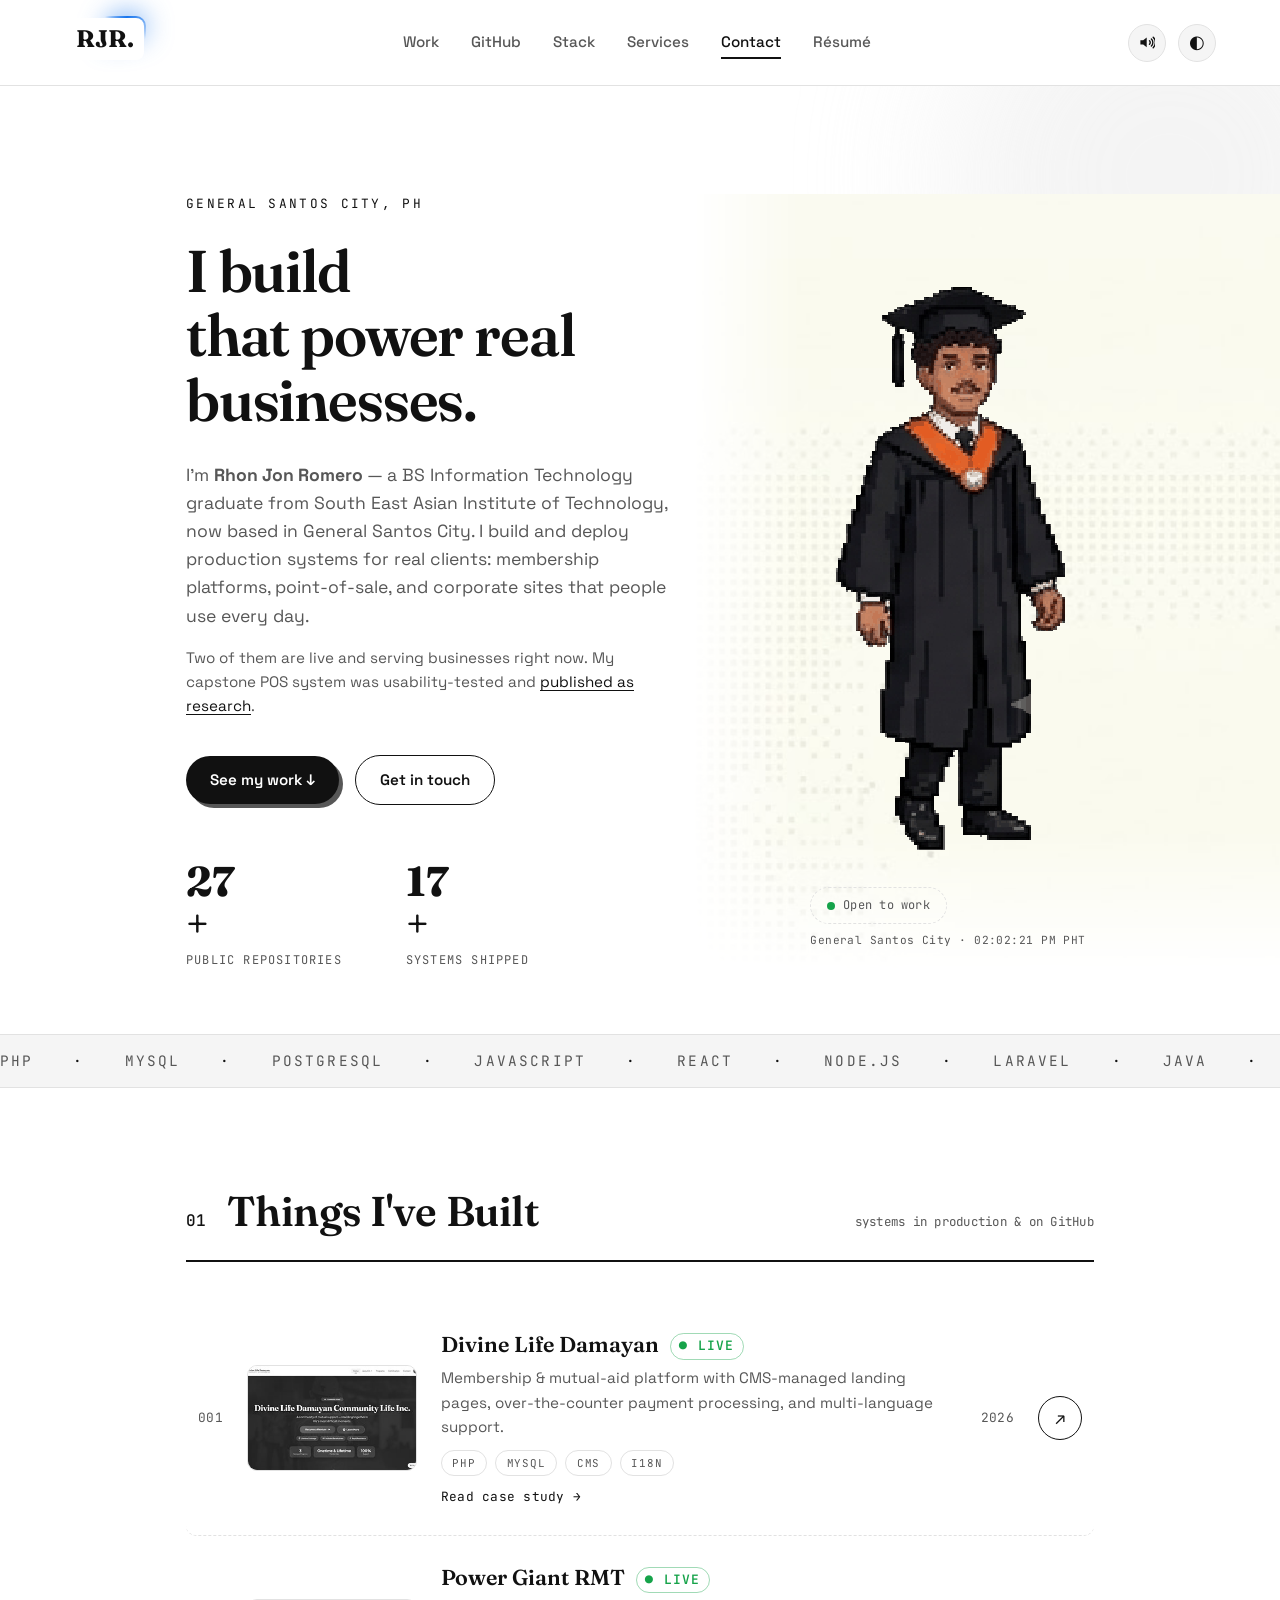
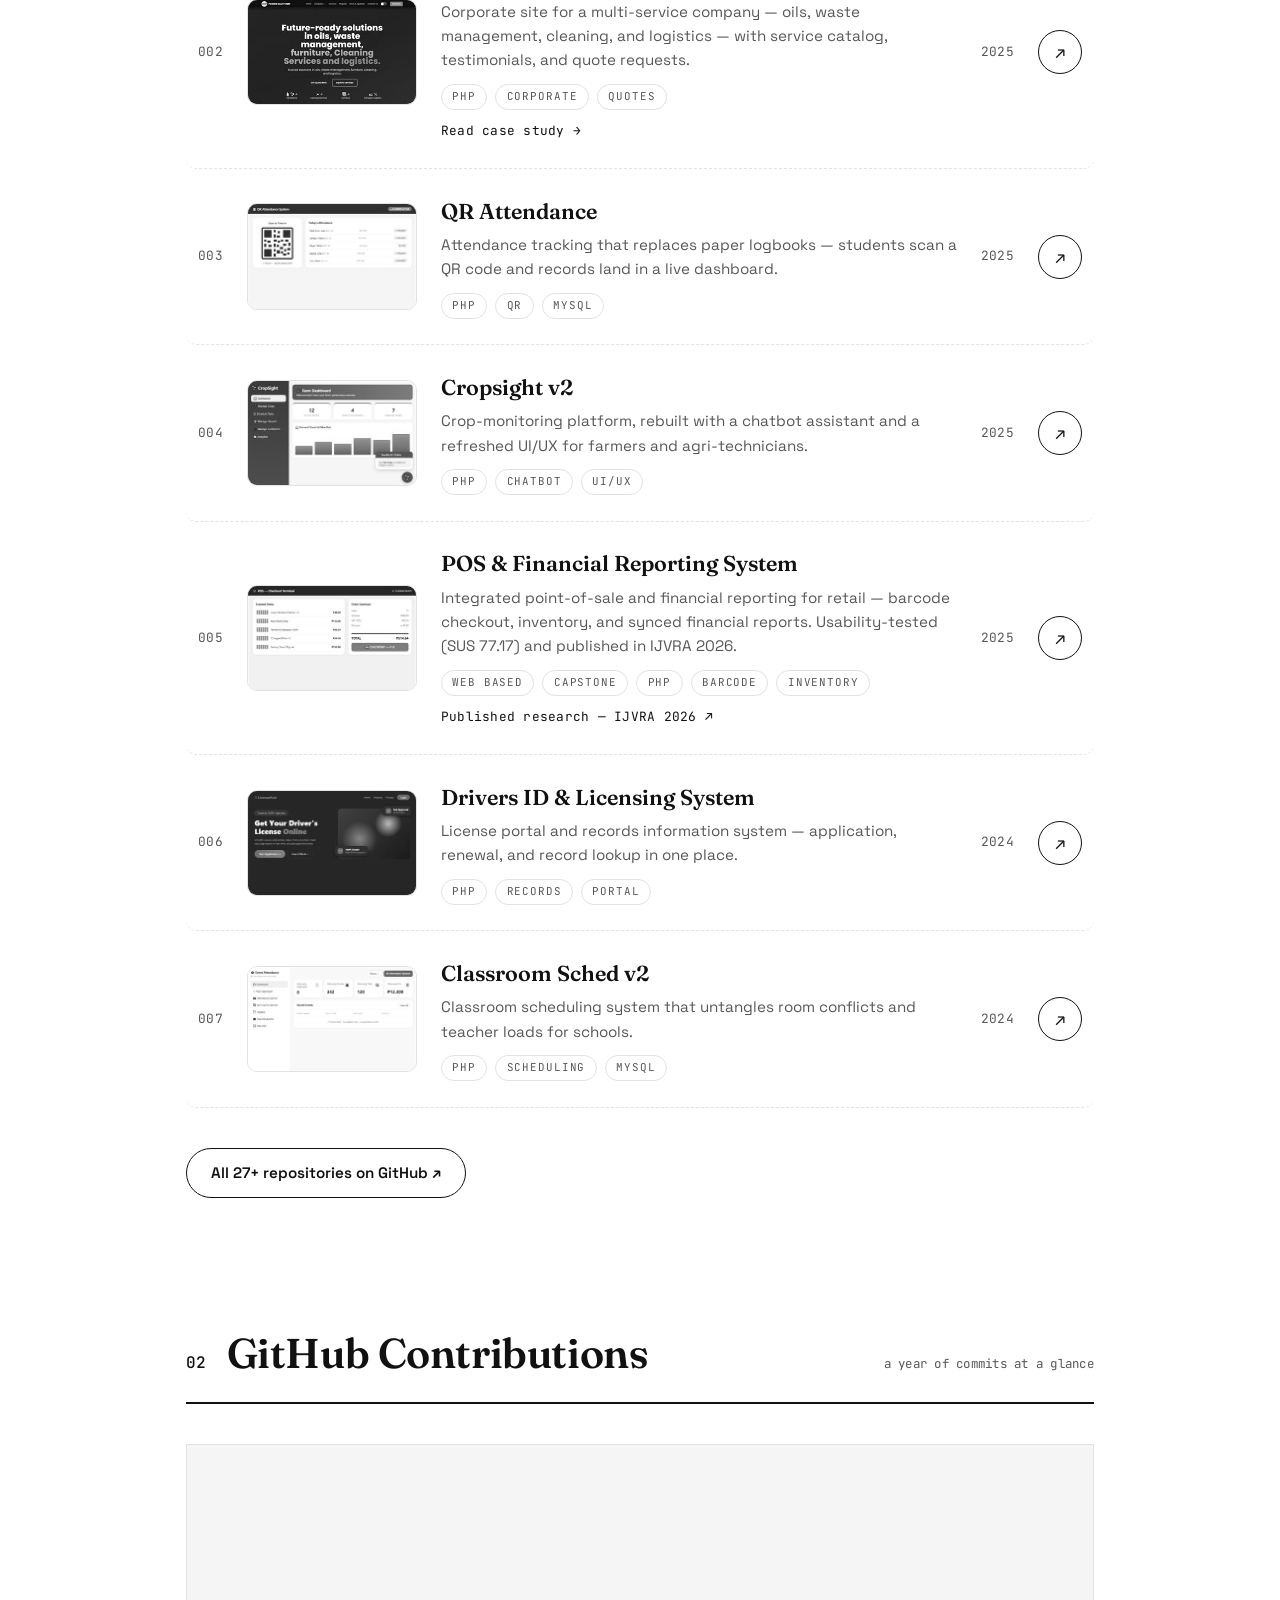
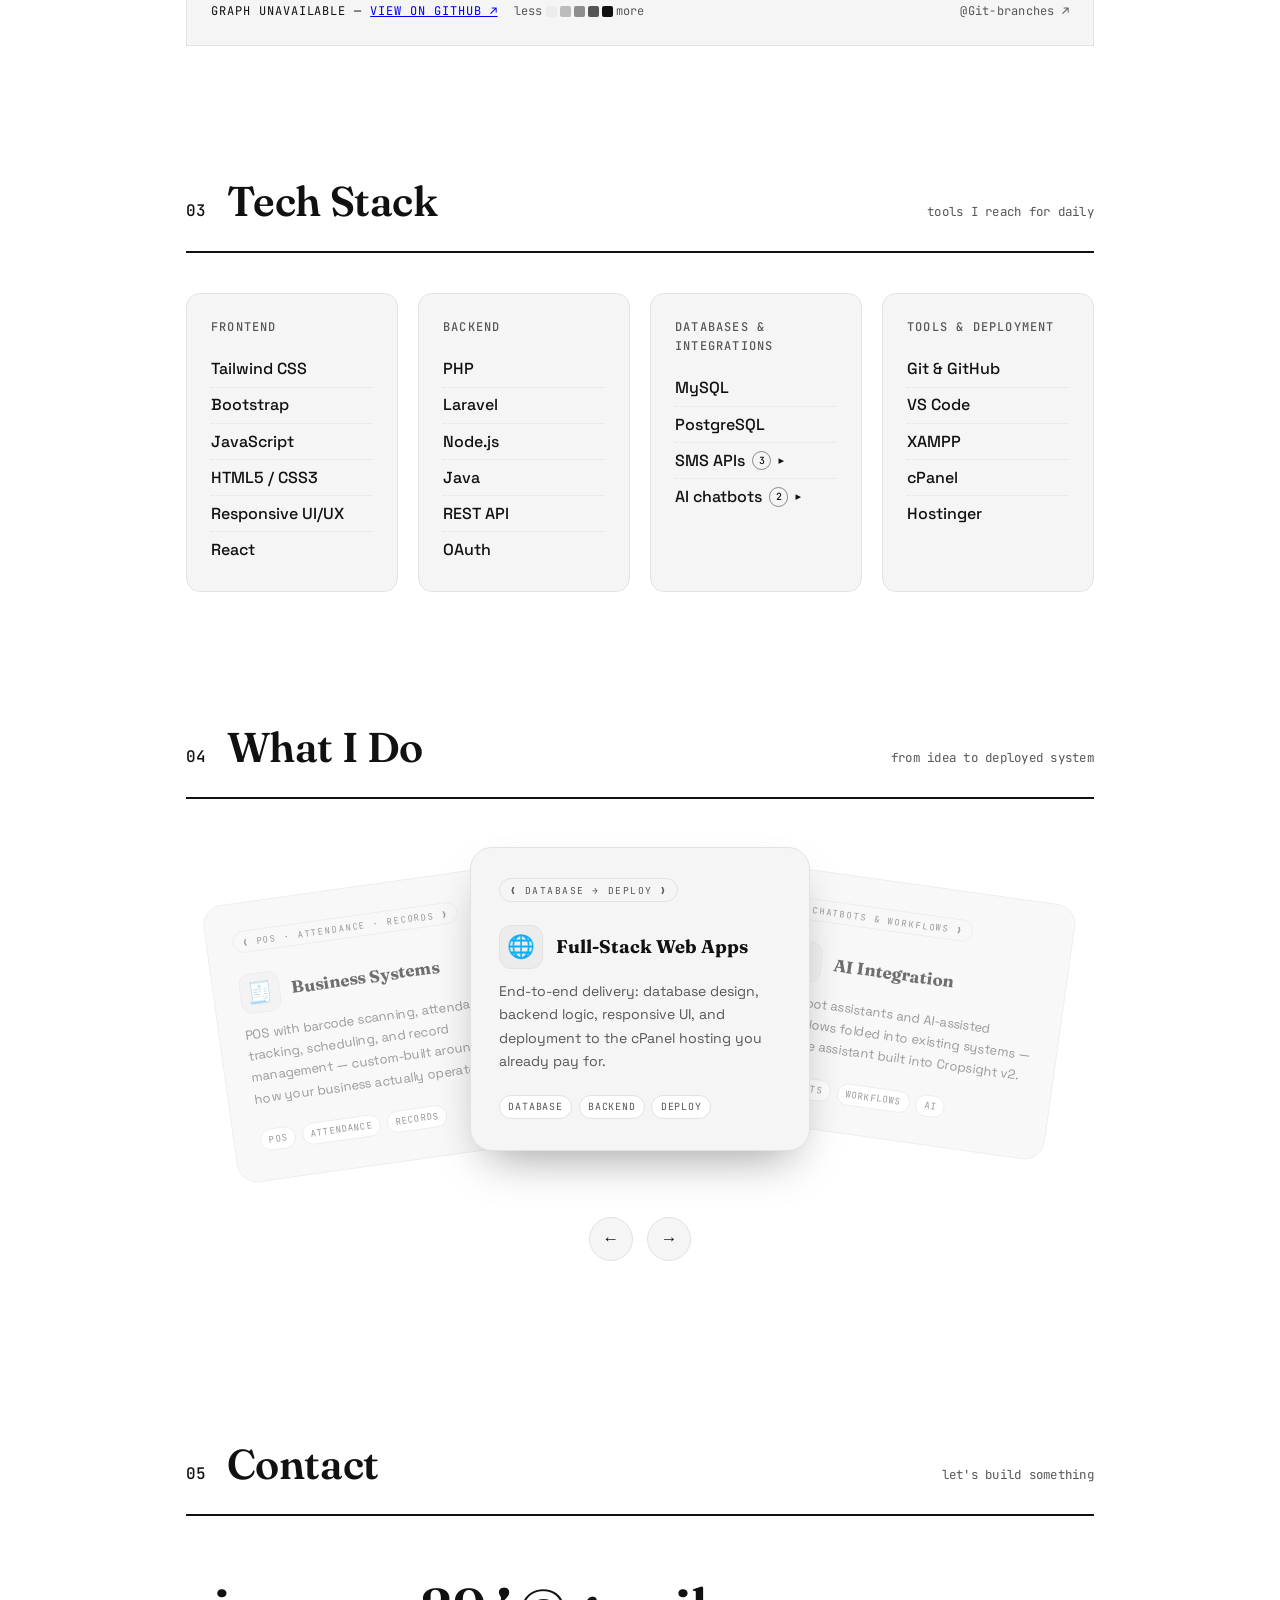
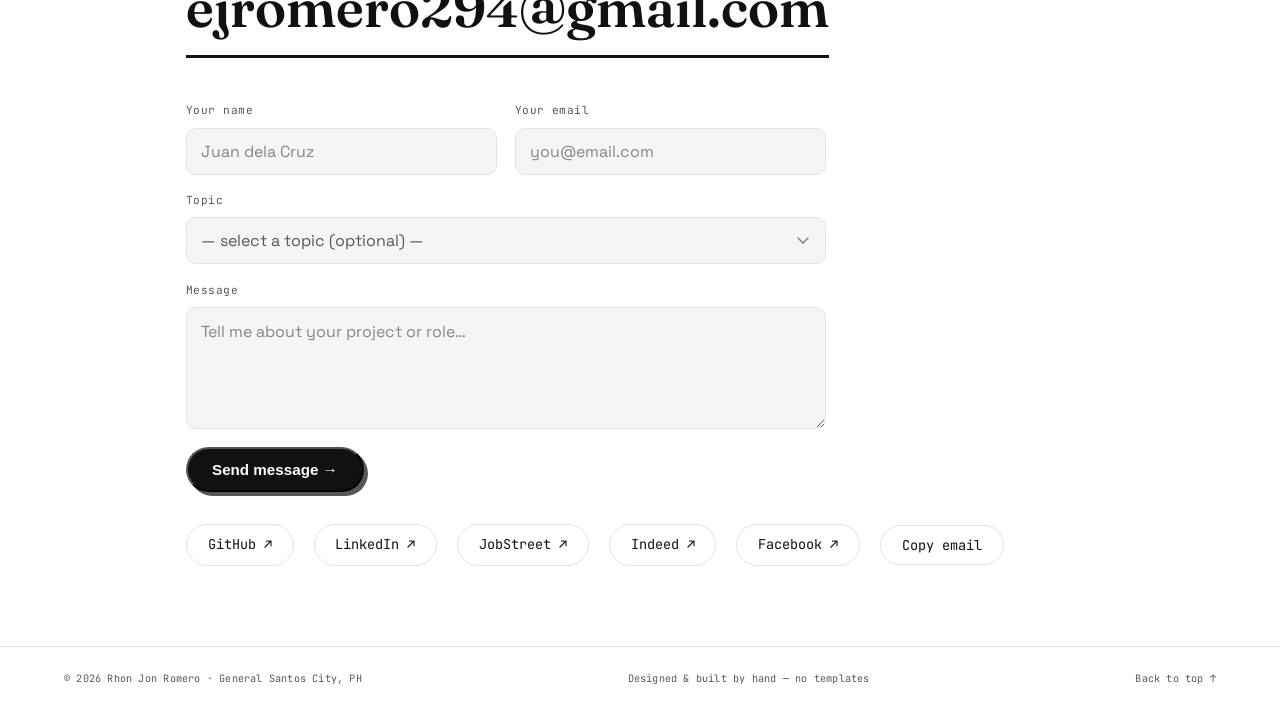
==== index.html @ 2d13eb7c "Hero: crop baked-in figures out of both scenes, slow the walk, fix mobile caption The artwork for ea" ====
<!DOCTYPE html>
<html lang="en">
<head>
  <meta charset="UTF-8" />
  <meta name="viewport" content="width=device-width, initial-scale=1.0" />
  <title>Rhon Jon Romero — Full-Stack Web Developer</title>
  <meta name="description" content="Rhon Jon Romero is a full-stack web developer from General Santos City, Philippines, building POS, attendance, and record-management systems with PHP & MySQL." />
  <meta name="author" content="Rhon Jon Romero" />
  <meta name="theme-color" content="#ffffff" />

  <!-- Open Graph / social sharing -->
  <meta property="og:type" content="website" />
  <meta property="og:url" content="https://rj-romero.vercel.app" />
  <meta property="og:title" content="Rhon Jon Romero — Full-Stack Web Developer" />
  <meta property="og:description" content="IT graduate & full-stack web developer from General Santos City. I build POS, attendance, and record-management systems with PHP, MySQL, and AI-assisted workflows." />
  <meta property="og:image" content="https://rj-romero.vercel.app/assets/og-image.png" />
  <meta property="og:image:width" content="1200" />
  <meta property="og:image:height" content="630" />
  <meta property="og:image:alt" content="Rhon Jon Romero — IT graduate & full-stack web developer" />
  <meta name="twitter:card" content="summary_large_image" />
  <meta name="twitter:title" content="Rhon Jon Romero — Full-Stack Web Developer" />
  <meta name="twitter:description" content="IT graduate & full-stack web developer from General Santos City — PHP, MySQL, and AI-assisted workflows." />
  <meta name="twitter:image" content="https://rj-romero.vercel.app/assets/og-image.png" />

  <link rel="preconnect" href="https://fonts.googleapis.com" />
  <link rel="preconnect" href="https://fonts.gstatic.com" crossorigin />
  <link href="https://fonts.googleapis.com/css2?family=Fraunces:opsz,wght@9..144,400;9..144,600;9..144,700&family=Space+Grotesk:wght@400;500;600&family=JetBrains+Mono:wght@400;500&display=swap" rel="stylesheet" />

  <link rel="stylesheet" href="css/style.css" />
  <link rel="icon" href="assets/icon-192.png" type="image/png" />
  <link rel="apple-touch-icon" href="assets/icon-192.png" />
  <link rel="manifest" href="manifest.webmanifest" />
  <script type="application/ld+json">
  {
    "@context": "https://schema.org",
    "@graph": [
      {
        "@type": "Person",
        "name": "Rhon Jon Romero",
        "url": "https://rj-romero.vercel.app/",
        "jobTitle": "Full Stack Web Developer",
        "email": "mailto:ejromero294@gmail.com",
        "address": { "@type": "PostalAddress", "addressLocality": "General Santos City", "addressCountry": "PH" },
        "alumniOf": { "@type": "CollegeOrUniversity", "name": "South East Asian Institute of Technology", "address": "Tupi, South Cotabato, Philippines" },
        "knowsAbout": ["PHP", "MySQL", "JavaScript", "HTML", "CSS", "Tailwind CSS", "Bootstrap", "REST APIs", "POS systems", "SMS integration", "AI integration"],
        "sameAs": [
          "https://github.com/Git-branches",
          "https://www.linkedin.com/in/ej-romero-bba17238b",
          "https://ph.jobstreet.com/profiles/rhonjong-romero-m8LWX00L8B",
          "https://www.facebook.com/ejromero995"
        ]
      },
      {
        "@type": "ScholarlyArticle",
        "headline": "The Contribution of POS and Financial Reporting Systems to Retail Performance and Customer Satisfaction",
        "author": [
          { "@type": "Person", "name": "Reginald Prudente" },
          { "@type": "Person", "name": "Chemberlyn Crodua" },
          { "@type": "Person", "name": "Justin Parbo" },
          { "@type": "Person", "name": "Adrian Kyle Ramirez" },
          { "@type": "Person", "name": "Rhon Jon Romero" }
        ],
        "datePublished": "2026-02",
        "pagination": "773-787",
        "isPartOf": {
          "@type": "PublicationIssue",
          "issueNumber": "2",
          "isPartOf": {
            "@type": "PublicationVolume",
            "volumeNumber": "4",
            "isPartOf": { "@type": "Periodical", "name": "International Journal of Versatile Research and Analysis" }
          }
        },
        "sameAs": "https://doi.org/10.56975/ijvra.v4i2.700782"
      }
    ]
  }
  </script>
</head>
<body>
  <a class="skip-link" href="#main">Skip to content</a>
  <div class="progress-bar" id="progressBar"></div>

  <!-- ================= NAV ================= -->
  <header class="nav" id="top">
    <div class="nav__logo-box">
      <span class="nav__logo-glow" aria-hidden="true"></span>
      <a class="nav__logo" href="#top">RJR<span class="accent">.</span></a>
    </div>
    <nav class="nav__links" id="navLinks">
      <a href="#work">Work</a>
      <a href="#github">GitHub</a>
      <a href="#stack">Stack</a>
      <a href="#services">Services</a>
      <a href="#contact">Contact</a>
      <a href="resume">Résumé</a>
    </nav>
    <div class="nav__actions">
      <button class="theme-toggle" id="soundToggle" aria-label="Toggle sound effects" title="Sound effects">
        <span class="theme-toggle__icon" id="soundIcon"><svg class="vol-icon" viewBox="0 0 24 24" fill="none" stroke="currentColor" stroke-width="2" stroke-linecap="round" stroke-linejoin="round" aria-hidden="true"><path d="M11 5 6 9H2v6h4l5 4V5z" fill="currentColor" stroke="none"/><path d="M15 9.5a3.5 3.5 0 0 1 0 5"/><path d="M17.7 7a7 7 0 0 1 0 10"/><path d="M20.3 4.5a10.5 10.5 0 0 1 0 15"/></svg></span>
      </button>
      <button class="theme-toggle" id="themeToggle" aria-label="Toggle dark mode">
        <span class="theme-toggle__icon">◐</span>
      </button>
      <button class="nav__burger" id="navBurger" aria-label="Open menu">☰</button>
    </div>
  </header>

  <main id="main">
    <!-- ================= HERO ================= -->
    <section class="hero">
      <div class="hero__bg" aria-hidden="true">
        <div class="hero__glow hero__glow--1"></div>
      </div>

      <div class="hero__grid">
        <div class="hero__intro">
          <p class="kicker reveal">General Santos City, PH</p>
          <h1 class="hero__title reveal">
            I build <em class="rotator" id="rotator">systems</em> that power real businesses.
          </h1>
          <p class="hero__sub reveal">
            I'm <strong>Rhon Jon Romero</strong> — a BS Information Technology graduate from South East
            Asian Institute of Technology, now based in General Santos City. I build and deploy
            production systems for real clients: membership platforms, point-of-sale, and corporate
            sites that people use every day.
          </p>
          <p class="hero__note reveal">
            Two of them are live and serving businesses right now. My capstone POS system was
            usability-tested and <a href="https://doi.org/10.56975/ijvra.v4i2.700782" target="_blank" rel="noopener">published as research</a>.
          </p>

          <div class="hero__meta reveal">
            <a class="btn btn--primary" href="#work">See my work ↓</a>
            <a class="btn btn--ghost" href="mailto:ejromero294@gmail.com">Get in touch</a>
          </div>

          <div class="hero__stats reveal">
            <div class="stat">
              <span class="stat__num" data-count="27" id="repoCount">0</span><span class="stat__plus">+</span>
              <span class="stat__label">Public repositories</span>
            </div>
            <div class="stat">
              <span class="stat__num" data-count="17">0</span><span class="stat__plus">+</span>
              <span class="stat__label">Systems shipped</span>
            </div>
          </div>
        </div>

        <figure class="hero__visual reveal">
          <div class="hero__scene hero__scene--light" aria-hidden="true"></div>
          <div class="hero__scene hero__scene--dark" aria-hidden="true"></div>
          <div class="hero__sprite" id="heroSprite" role="img"
            aria-label="Pixel-art figure of Rhon Jon Romero — in graduation attire in light mode, at a coding desk in dark mode"></div>
          <figcaption class="hero__visual-meta mono">
            <span class="badge-live"><span class="badge-live__dot"></span> Open to work</span>
            <span class="hero__photo-time">General Santos City · <span id="localTime">--:--</span> PHT</span>
          </figcaption>
        </figure>
      </div>
    </section>

    <!-- ================= SKILLS TICKER ================= -->
    <div class="ticker" aria-hidden="true">
      <div class="ticker__track" id="tickerTrack">
        <div class="ticker__group">
          <span class="ticker__item"><img class="ticker__icon" src="https://cdn.simpleicons.org/php" alt="" loading="lazy" onerror="this.remove()" />PHP</span><span class="ticker__sep">·</span>
          <span class="ticker__item"><img class="ticker__icon" src="https://cdn.simpleicons.org/mysql" alt="" loading="lazy" onerror="this.remove()" />MySQL</span><span class="ticker__sep">·</span>
          <span class="ticker__item"><img class="ticker__icon" src="https://cdn.simpleicons.org/postgresql" alt="" loading="lazy" onerror="this.remove()" />PostgreSQL</span><span class="ticker__sep">·</span>
          <span class="ticker__item"><img class="ticker__icon" src="https://cdn.simpleicons.org/javascript" alt="" loading="lazy" onerror="this.remove()" />JavaScript</span><span class="ticker__sep">·</span>
          <span class="ticker__item"><img class="ticker__icon" src="https://cdn.simpleicons.org/react" alt="" loading="lazy" onerror="this.remove()" />React</span><span class="ticker__sep">·</span>
          <span class="ticker__item"><img class="ticker__icon" src="https://cdn.simpleicons.org/nodedotjs" alt="" loading="lazy" onerror="this.remove()" />Node.js</span><span class="ticker__sep">·</span>
          <span class="ticker__item"><img class="ticker__icon" src="https://cdn.simpleicons.org/laravel" alt="" loading="lazy" onerror="this.remove()" />Laravel</span><span class="ticker__sep">·</span>
          <span class="ticker__item"><img class="ticker__icon" src="https://cdn.simpleicons.org/openjdk" alt="" loading="lazy" onerror="this.remove()" />Java</span><span class="ticker__sep">·</span>
          <span class="ticker__item"><svg class="ticker__icon ticker__icon--accent" style="color:#0ea5e9" viewBox="0 0 24 24" fill="currentColor" aria-hidden="true"><path d="M17 7h-3v2h3a3 3 0 1 1 0 6h-3v2h3a5 5 0 0 0 0-10zm-7 8H7a3 3 0 1 1 0-6h3V7H7a5 5 0 0 0 0 10h3v-2zm-2-4h8v2H8v-2z"/></svg>REST API</span><span class="ticker__sep">·</span>
          <span class="ticker__item"><svg class="ticker__icon ticker__icon--accent" style="color:#2563eb" viewBox="0 0 24 24" fill="currentColor" aria-hidden="true"><path d="M12 2a5 5 0 0 0-5 5v3H6a2 2 0 0 0-2 2v8a2 2 0 0 0 2 2h12a2 2 0 0 0 2-2v-8a2 2 0 0 0-2-2h-1V7a5 5 0 0 0-5-5zm-3 5a3 3 0 1 1 6 0v3H9V7zm3 6a2 2 0 0 1 1 3.73V19h-2v-2.27A2 2 0 0 1 12 13z"/></svg>OAuth</span><span class="ticker__sep">·</span>
          <span class="ticker__item"><img class="ticker__icon" src="https://cdn.simpleicons.org/tailwindcss" alt="" loading="lazy" onerror="this.remove()" />Tailwind CSS</span><span class="ticker__sep">·</span>
          <span class="ticker__item"><img class="ticker__icon" src="https://cdn.simpleicons.org/bootstrap" alt="" loading="lazy" onerror="this.remove()" />Bootstrap</span><span class="ticker__sep">·</span>
          <span class="ticker__item"><img class="ticker__icon" src="https://cdn.simpleicons.org/html5" alt="" loading="lazy" onerror="this.remove()" />HTML5</span><span class="ticker__sep">·</span>
          <span class="ticker__item"><img class="ticker__icon" src="https://cdn.simpleicons.org/css" alt="" loading="lazy" onerror="this.remove()" />CSS3</span><span class="ticker__sep">·</span>
          <span class="ticker__item"><svg class="ticker__icon ticker__icon--accent" style="color:#8b5cf6" viewBox="0 0 24 24" fill="currentColor" aria-hidden="true"><path d="M3 4h13a1 1 0 0 1 1 1v3h-2V6H4v8h7v2H3a1 1 0 0 1-1-1V5a1 1 0 0 1 1-1zm12 6h6a1 1 0 0 1 1 1v9a1 1 0 0 1-1 1h-6a1 1 0 0 1-1-1v-9a1 1 0 0 1 1-1zm1 2v6h4v-6h-4z"/></svg>Responsive UI/UX</span><span class="ticker__sep">·</span>
          <span class="ticker__item"><svg class="ticker__icon ticker__icon--accent" style="color:#22c55e" viewBox="0 0 24 24" fill="currentColor" aria-hidden="true"><path d="M4 3h16a2 2 0 0 1 2 2v10a2 2 0 0 1-2 2H8l-5 4V5a2 2 0 0 1 1-2zm3 5h10v2H7V8zm0 4h7v2H7v-2z"/></svg>SMS Integration</span><span class="ticker__sep">·</span>
          <span class="ticker__item"><img class="ticker__icon" src="https://cdn.simpleicons.org/xampp" alt="" loading="lazy" onerror="this.remove()" />XAMPP</span><span class="ticker__sep">·</span>
          <span class="ticker__item"><img class="ticker__icon" src="https://cdn.simpleicons.org/cpanel" alt="" loading="lazy" onerror="this.remove()" />cPanel</span><span class="ticker__sep">·</span>
          <span class="ticker__item"><svg class="ticker__icon ticker__icon--accent" style="color:#2563eb" viewBox="0 0 24 24" fill="currentColor" aria-hidden="true"><path d="M8.7 8.3 5 12l3.7 3.7-1.4 1.4L2.2 12l5.1-5.1zm6.6 0L19 12l-3.7 3.7 1.4 1.4L21.8 12l-5.1-5.1z"/></svg>VS Code</span><span class="ticker__sep">·</span>
          <span class="ticker__item"><img class="ticker__icon" src="https://cdn.simpleicons.org/hostinger" alt="" loading="lazy" onerror="this.remove()" />Hostinger</span><span class="ticker__sep">·</span>
          <span class="ticker__item"><img class="ticker__icon" src="https://cdn.simpleicons.org/git" alt="" loading="lazy" onerror="this.remove()" />Git</span><span class="ticker__sep">·</span>
          <span class="ticker__item"><img class="ticker__icon" src="https://cdn.simpleicons.org/claude" alt="" loading="lazy" onerror="this.remove()" />Claude Code</span><span class="ticker__sep">·</span>
          <span class="ticker__item"><svg class="ticker__icon ticker__icon--accent" style="color:#10a37f" viewBox="0 0 24 24" fill="currentColor" aria-hidden="true"><path d="M12 2l2.4 7.6L22 12l-7.6 2.4L12 22l-2.4-7.6L2 12l7.6-2.4z"/></svg>ChatGPT</span><span class="ticker__sep">·</span>
        </div>
      </div>
    </div>

    <!-- ================= WORK ================= -->
    <section class="section" id="work">
      <div class="section__head reveal">
        <span class="section__index mono">01</span>
        <h2 class="section__title" data-i18n="title_work">Things I've Built</h2>
        <p class="section__note mono" data-i18n="note_work">systems in production &amp; on GitHub</p>
      </div>

      <ol class="ledger">
        <li class="ledger__row ledger__row--thumb reveal">
          <span class="ledger__num mono">001</span>
          <img class="ledger__thumb" src="assets/damayan-thumb.jpg" alt="Divine Life Damayan homepage preview" loading="lazy" />
          <div class="ledger__body">
            <h3 class="ledger__title">Divine Life Damayan <span class="ledger__live mono">● live</span></h3>
            <p class="ledger__desc" data-i18n="proj1_desc">Membership & mutual-aid platform with CMS-managed landing pages, over-the-counter payment processing, and multi-language support.</p>
            <div class="ledger__tags mono"><span>PHP</span><span>MySQL</span><span>CMS</span><span>i18n</span></div>
            <a class="ledger__case mono" href="projects/divine-life-damayan" data-i18n="read_case">Read case study →</a>
          </div>
          <span class="ledger__year mono">2026</span>
          <a class="ledger__link" href="https://divinelifedamayan.com" target="_blank" rel="noopener" aria-label="Visit live site">↗</a>
        </li>

        <li class="ledger__row ledger__row--thumb reveal">
          <span class="ledger__num mono">002</span>
          <img class="ledger__thumb" src="assets/powergiant-thumb.jpg" alt="Power Giant RMT homepage preview" loading="lazy" />
          <div class="ledger__body">
            <h3 class="ledger__title">Power Giant RMT <span class="ledger__live mono">● live</span></h3>
            <p class="ledger__desc" data-i18n="proj2_desc">Corporate site for a multi-service company — oils, waste management, cleaning, and logistics — with service catalog, testimonials, and quote requests.</p>
            <div class="ledger__tags mono"><span>PHP</span><span>Corporate</span><span>Quotes</span></div>
            <a class="ledger__case mono" href="projects/power-giant-rmt" data-i18n="read_case">Read case study →</a>
          </div>
          <span class="ledger__year mono">2025</span>
          <a class="ledger__link" href="https://powergiantrmt.com" target="_blank" rel="noopener" aria-label="Visit live site">↗</a>
        </li>

        <li class="ledger__row ledger__row--thumb reveal">
          <span class="ledger__num mono">003</span>
          <img class="ledger__thumb" src="assets/qrattendance-thumb.jpg" alt="QR Attendance scanner dashboard preview" loading="lazy" />
          <div class="ledger__body">
            <h3 class="ledger__title">QR Attendance</h3>
            <p class="ledger__desc" data-i18n="proj3_desc">Attendance tracking that replaces paper logbooks — students scan a QR code and records land in a live dashboard.</p>
            <div class="ledger__tags mono"><span>PHP</span><span>QR</span><span>MySQL</span></div>
          </div>
          <span class="ledger__year mono">2025</span>
          <a class="ledger__link" href="https://github.com/Git-branches/qr-attendance-" target="_blank" rel="noopener" aria-label="View project">↗</a>
        </li>

        <li class="ledger__row ledger__row--thumb reveal">
          <span class="ledger__num mono">004</span>
          <img class="ledger__thumb" src="assets/cropsight-thumb.jpg" alt="Cropsight v2 farm dashboard preview" loading="lazy" />
          <div class="ledger__body">
            <h3 class="ledger__title">Cropsight v2</h3>
            <p class="ledger__desc" data-i18n="proj4_desc">Crop-monitoring platform, rebuilt with a chatbot assistant and a refreshed UI/UX for farmers and agri-technicians.</p>
            <div class="ledger__tags mono"><span>PHP</span><span>Chatbot</span><span>UI/UX</span></div>
          </div>
          <span class="ledger__year mono">2025</span>
          <a class="ledger__link" href="https://github.com/Git-branches/Cropsightv2" target="_blank" rel="noopener" aria-label="View project">↗</a>
        </li>

        <li class="ledger__row ledger__row--thumb reveal">
          <span class="ledger__num mono">005</span>
          <img class="ledger__thumb" src="assets/posbarcode-thumb.jpg" alt="POS checkout terminal preview" loading="lazy" />
          <div class="ledger__body">
            <h3 class="ledger__title">POS &amp; Financial Reporting System</h3>
            <p class="ledger__desc" data-i18n="proj5_desc">Integrated point-of-sale and financial reporting for retail — barcode checkout, inventory, and synced financial reports. Usability-tested (SUS 77.17) and published in IJVRA 2026.</p>
            <div class="ledger__tags mono"><span>Web Based</span><span>Capstone</span><span>PHP</span><span>Barcode</span><span>Inventory</span></div>
            <a class="ledger__case mono" href="https://doi.org/10.56975/ijvra.v4i2.700782" target="_blank" rel="noopener">Published research — IJVRA 2026 ↗</a>
          </div>
          <span class="ledger__year mono">2025</span>
          <a class="ledger__link" href="https://github.com/Git-branches/POS-with-Barcode" target="_blank" rel="noopener" aria-label="View project">↗</a>
        </li>

        <li class="ledger__row ledger__row--thumb reveal">
          <span class="ledger__num mono">006</span>
          <img class="ledger__thumb" src="assets/dlicense-thumb.jpg" alt="Drivers license portal preview" loading="lazy" />
          <div class="ledger__body">
            <h3 class="ledger__title">Drivers ID & Licensing System</h3>
            <p class="ledger__desc" data-i18n="proj6_desc">License portal and records information system — application, renewal, and record lookup in one place.</p>
            <div class="ledger__tags mono"><span>PHP</span><span>Records</span><span>Portal</span></div>
          </div>
          <span class="ledger__year mono">2024</span>
          <a class="ledger__link" href="https://github.com/Git-branches/Driivers-ID-Licensing-and-Record-Information-System" target="_blank" rel="noopener" aria-label="View project">↗</a>
        </li>

        <li class="ledger__row ledger__row--thumb reveal">
          <span class="ledger__num mono">007</span>
          <img class="ledger__thumb" src="assets/classsched-thumb.jpg" alt="Scheduling dashboard preview" loading="lazy" />
          <div class="ledger__body">
            <h3 class="ledger__title">Classroom Sched v2</h3>
            <p class="ledger__desc" data-i18n="proj7_desc">Classroom scheduling system that untangles room conflicts and teacher loads for schools.</p>
            <div class="ledger__tags mono"><span>PHP</span><span>Scheduling</span><span>MySQL</span></div>
          </div>
          <span class="ledger__year mono">2024</span>
          <a class="ledger__link" href="https://github.com/Git-branches/Classroom-schedv2" target="_blank" rel="noopener" aria-label="View project">↗</a>
        </li>
      </ol>

      <p class="section__more reveal">
        <a class="btn btn--ghost" href="https://github.com/Git-branches?tab=repositories" target="_blank" rel="noopener"><span data-i18n="repos_all">All</span> <span id="repoTotal">27</span>+ <span data-i18n="repos_tail">repositories on GitHub ↗</span></a>
      </p>
    </section>

    <!-- ================= GITHUB CONTRIBUTIONS ================= -->
    <section class="section" id="github">
      <div class="section__head reveal">
        <span class="section__index mono">02</span>
        <h2 class="section__title">GitHub Contributions</h2>
        <p class="section__note mono" data-i18n="note_github">a year of commits at a glance</p>
      </div>

      <div class="gh-graph reveal" id="ghGraph">
        <div class="gh-graph__scroll">
          <div class="gh-graph__months mono" id="ghGraphMonths" aria-hidden="true"></div>
          <div class="gh-graph__grid" id="ghGraphGrid" role="img" aria-label="GitHub contribution graph for the last year"></div>
        </div>
        <div class="gh-graph__foot mono">
          <span class="gh-graph__total" id="ghGraphTotal">loading contributions…</span>
          <span class="gh-graph__legend" aria-hidden="true">less <i data-level="0"></i><i data-level="1"></i><i data-level="2"></i><i data-level="3"></i><i data-level="4"></i> more</span>
          <a class="gh-graph__profile" href="https://github.com/Git-branches" target="_blank" rel="noopener">@Git-branches ↗</a>
        </div>
      </div>

      <div class="gh-activity reveal" id="ghActivity" hidden>
        <p class="gh-activity__label mono">Latest pushes</p>
        <ul class="gh-activity__list mono" id="ghActivityList"></ul>
      </div>
    </section>

    <!-- ================= STACK ================= -->
    <section class="section" id="stack">
      <div class="section__head reveal">
        <span class="section__index mono">03</span>
        <h2 class="section__title">Tech Stack</h2>
        <p class="section__note mono" data-i18n="note_stack">tools I reach for daily</p>
      </div>

      <div class="stack-grid">
        <div class="stack-card reveal">
          <h3 class="stack-card__label mono">Frontend</h3>
          <ul><li>Tailwind CSS</li><li>Bootstrap</li><li>JavaScript</li><li>HTML5 / CSS3</li><li>Responsive UI/UX</li><li>React</li></ul>
        </div>
        <div class="stack-card reveal">
          <h3 class="stack-card__label mono">Backend</h3>
          <ul><li>PHP</li><li>Laravel</li><li>Node.js</li><li>Java</li><li>REST API</li><li>OAuth</li></ul>
        </div>
        <div class="stack-card reveal">
          <h3 class="stack-card__label mono">Databases &amp; Integrations</h3>
          <ul><li>MySQL</li><li>PostgreSQL</li><li><button class="stack-pop" type="button" data-modal="modalSms">SMS APIs <span class="stack-pop__count mono">3</span><span class="stack-pop__arrow" aria-hidden="true">▸</span></button></li><li><button class="stack-pop" type="button" data-modal="modalAi">AI chatbots <span class="stack-pop__count mono">2</span><span class="stack-pop__arrow" aria-hidden="true">▸</span></button></li></ul>
        </div>
        <div class="stack-card reveal">
          <h3 class="stack-card__label mono">Tools &amp; Deployment</h3>
          <ul><li>Git &amp; GitHub</li><li>VS Code</li><li>XAMPP</li><li>cPanel</li><li>Hostinger</li></ul>
        </div>
      </div>

      <dialog class="stack-modal" id="modalSms">
        <button class="stack-modal__close" type="button" aria-label="Close">✕</button>
        <h4 class="stack-modal__title mono">SMS APIs</h4>
        <ul class="stack-modal__list">
          <li>PhilSMS <span class="stack-modal__note">Philippine SMS gateway</span></li>
          <li>Semaphore <span class="stack-modal__note">OTP &amp; alerts for PH numbers</span></li>
          <li>UniSMS <span class="stack-modal__note">unified SMS delivery API</span></li>
        </ul>
      </dialog>

      <dialog class="stack-modal" id="modalAi">
        <button class="stack-modal__close" type="button" aria-label="Close">✕</button>
        <h4 class="stack-modal__title mono">AI chatbots</h4>
        <ul class="stack-modal__list">
          <li>Claude <span class="stack-modal__note">chatbot &amp; dev workflows</span></li>
          <li>ChatGPT <span class="stack-modal__note">assistants &amp; integrations</span></li>
        </ul>
      </dialog>
    </section>

    <!-- ================= SERVICES ================= -->
    <section class="section" id="services">
      <div class="section__head reveal">
        <span class="section__index mono">04</span>
        <h2 class="section__title" data-i18n="title_services">What I Do</h2>
        <p class="section__note mono" data-i18n="note_services">from idea to deployed system</p>
      </div>

      <div class="svc-deck reveal" role="region" aria-roledescription="carousel" aria-label="Services">
        <article class="svc-card svc-card--left">
          <span class="svc-card__badge mono">❮ pos · attendance · records ❯</span>
          <div class="svc-card__head">
            <span class="svc-card__icon" aria-hidden="true">🧾</span>
            <h3 class="svc-card__title">Business Systems</h3>
          </div>
          <p class="svc-card__desc" data-i18n="svc1_desc">
            POS with barcode scanning, attendance tracking, scheduling, and record
            management — custom-built around how your business actually operates.
          </p>
          <div class="svc-card__tags mono"><span>POS</span><span>Attendance</span><span>Records</span></div>
        </article>
        <article class="svc-card svc-card--center">
          <span class="svc-card__badge mono">❮ database → deploy ❯</span>
          <div class="svc-card__head">
            <span class="svc-card__icon" aria-hidden="true">🌐</span>
            <h3 class="svc-card__title">Full-Stack Web Apps</h3>
          </div>
          <p class="svc-card__desc" data-i18n="svc2_desc">
            End-to-end delivery: database design, backend logic, responsive UI, and
            deployment to the cPanel hosting you already pay for.
          </p>
          <div class="svc-card__tags mono"><span>Database</span><span>Backend</span><span>Deploy</span></div>
        </article>
        <article class="svc-card svc-card--right">
          <span class="svc-card__badge mono">❮ chatbots &amp; workflows ❯</span>
          <div class="svc-card__head">
            <span class="svc-card__icon" aria-hidden="true">✦</span>
            <h3 class="svc-card__title">AI Integration</h3>
          </div>
          <p class="svc-card__desc" data-i18n="svc3_desc">
            Chatbot assistants and AI-assisted workflows folded into existing systems —
            like the assistant built into Cropsight v2.
          </p>
          <div class="svc-card__tags mono"><span>Chatbots</span><span>Workflows</span><span>AI</span></div>
        </article>
      </div>

      <div class="svc-nav reveal" aria-label="Service cards navigation">
        <button class="svc-nav__btn" id="svcPrev" type="button" aria-label="Previous card">←</button>
        <button class="svc-nav__btn" id="svcNext" type="button" aria-label="Next card">→</button>
      </div>
    </section>

    <!-- ================= ABOUT ================= -->
    <!-- ================= CONTACT ================= -->
    <section class="section section--contact" id="contact">
      <div class="section__head reveal">
        <span class="section__index mono">05</span>
        <h2 class="section__title" data-i18n="title_contact">Contact</h2>
        <p class="section__note mono" data-i18n="note_contact">let's build something</p>
      </div>

      <a class="contact-mail reveal" href="mailto:ejromero294@gmail.com">
        ejromero294<span class="accent">@</span>gmail.com
      </a>

      <form class="contact-form reveal" id="contactForm" novalidate>
        <div class="contact-form__row">
          <label class="contact-form__field">
            <span class="contact-form__label mono" data-i18n="form_name">Your name</span>
            <input type="text" name="name" required autocomplete="name" placeholder="Juan dela Cruz" />
          </label>
          <label class="contact-form__field">
            <span class="contact-form__label mono" data-i18n="form_email">Your email</span>
            <input type="email" name="email" required autocomplete="email" placeholder="you@email.com" />
          </label>
        </div>
        <label class="contact-form__field">
          <span class="contact-form__label mono" data-i18n="form_topic">Topic</span>
          <select name="subject">
            <option value="" data-i18n="opt_none">— select a topic (optional) —</option>
            <option value="Job opportunity">Job opportunity</option>
            <option value="Project / freelance inquiry">Project / freelance inquiry</option>
            <option value="Collaboration">Collaboration</option>
            <option value="Just saying hi" data-i18n="opt_hi">Just saying hi</option>
            <option value="Other" data-i18n="opt_other">Other</option>
          </select>
        </label>
        <label class="contact-form__field">
          <span class="contact-form__label mono" data-i18n="form_msg">Message</span>
          <textarea name="message" rows="4" required placeholder="Tell me about your project or role…" data-i18n-ph="form_msg_ph"></textarea>
        </label>
        <!-- honeypot: real people never fill this -->
        <input type="checkbox" name="botcheck" tabindex="-1" autocomplete="off" style="position:absolute;left:-9999px" aria-hidden="true" />
        <button class="btn btn--primary" type="submit" id="contactSubmit" data-i18n="send_btn">Send message →</button>
      </form>

      <div class="contact-links reveal">
        <a href="https://github.com/Git-branches" target="_blank" rel="noopener">GitHub ↗</a>
        <a href="https://www.linkedin.com/in/ej-romero-bba17238b" target="_blank" rel="noopener">LinkedIn ↗</a>
        <a href="https://ph.jobstreet.com/profiles/rhonjong-romero-m8LWX00L8B" target="_blank" rel="noopener">JobStreet ↗</a>
        <a href="https://profile.indeed.com/" target="_blank" rel="noopener">Indeed ↗</a>
        <a href="https://www.facebook.com/ejromero995" target="_blank" rel="noopener">Facebook ↗</a>
        <button id="copyEmail" type="button">Copy email</button>
      </div>
    </section>
  </main>

  <footer class="footer">
    <span class="mono">© <span id="year"></span> Rhon Jon Romero · General Santos City, PH</span>
    <span class="mono footer__note" data-i18n="footer_note">Designed &amp; built by hand — no templates</span>
    <a class="mono" href="#top" data-i18n="footer_top">Back to top ↑</a>
  </footer>

  <script src="js/motion.js"></script>
  <script src="js/sfx.js"></script>
  <script src="js/hero-sprite.js"></script>
  <script src="js/main.js"></script>
  <script src="js/palette.js"></script>
  <script defer src="/_vercel/insights/script.js"></script>
</body>
</html>
---- css/style.css ----
/* ============================================================
   Rhon Jon Romero — Portfolio
   Editorial "paper & ink" theme · Fraunces + Space Grotesk
   ============================================================ */

:root {
  --paper: #ffffff;
  --paper-2: #f5f5f5;
  --ink: #111111;
  --ink-soft: #575757;
  --line: #e2e2e2;
  --accent: #111111;
  --accent-soft: #ececec;
  --font-display: "Fraunces", Georgia, serif;
  --font-body: "Space Grotesk", system-ui, sans-serif;
  --font-mono: "JetBrains Mono", ui-monospace, monospace;
}

[data-theme="dark"] {
  --paper: #0d0d0d;
  --paper-2: #171717;
  --ink: #f2f2f2;
  --ink-soft: #a3a3a3;
  --line: #2e2e2e;
  --accent: #ffffff;
  --accent-soft: #242424;
}

* { margin: 0; padding: 0; box-sizing: border-box; }

html { scroll-behavior: smooth; scroll-padding-top: 80px; }

/* the hero's 100vw background layer must never cause sideways scroll */
html, body { overflow-x: clip; }

::selection { background: var(--accent); color: var(--paper); }

/* keyboard users can jump straight to the content */
.skip-link {
  position: fixed; top: -60px; left: 12px; z-index: 200;
  background: var(--ink); color: var(--paper);
  padding: 0.6em 1.1em; border-radius: 8px;
  text-decoration: none; font-size: 0.85rem; font-weight: 600;
  transition: top 0.2s ease;
}
.skip-link:focus { top: 12px; }

:focus-visible {
  outline: 2px solid var(--accent);
  outline-offset: 3px;
  border-radius: 4px;
}

body {
  background: var(--paper);
  color: var(--ink);
  font-family: var(--font-body);
  line-height: 1.6;
  transition: background-color 0.35s ease, color 0.35s ease;
}

.mono { font-family: var(--font-mono); font-size: 0.8em; letter-spacing: 0.02em; }
.accent { color: var(--accent); }

/* ---------- scroll progress ---------- */
.progress-bar {
  position: fixed; top: 0; left: 0; height: 3px; width: 0;
  background: var(--accent); z-index: 100;
}

/* ---------- nav ---------- */
.nav {
  position: sticky; top: 0; z-index: 50;
  display: flex; align-items: center; justify-content: space-between;
  padding: 1rem clamp(1.25rem, 5vw, 4rem);
  background: color-mix(in srgb, var(--paper) 88%, transparent);
  backdrop-filter: blur(8px);
  border-bottom: 1px solid var(--line);
}

/* animated glow border around the RJR. logo: a conic-gradient sweep spins
   behind the chip (::before); ::after covers the middle so only a thin ring
   shows; a blurred twin (.nav__logo-glow) provides the outer glow */
.nav__logo-box { position: relative; display: inline-block; border-radius: 10px; }
.nav__logo {
  font-family: var(--font-display);
  font-weight: 700; font-size: 1.5rem;
  color: var(--ink); text-decoration: none;
  position: relative; display: inline-block; z-index: 0;
  padding: 0.15em 0.5em; border-radius: 10px; overflow: hidden;
}
.nav__logo::before, .nav__logo-glow::before {
  content: ""; position: absolute; z-index: -2; top: 50%; left: 50%;
  width: 220px; height: 220px;
  transform: translate(-50%, -50%) rotate(0deg);
  background-image: conic-gradient(rgba(0, 0, 0, 0), #1976ed, rgba(0, 0, 0, 0) 25%);
  animation: logoSpin 4s linear infinite;
}
.nav__logo::after {
  content: ""; position: absolute; z-index: -1; inset: 2px;
  background: var(--paper); border-radius: 8px;
}
.nav__logo-glow {
  position: absolute; inset: 0; border-radius: 10px;
  overflow: hidden; filter: blur(14px); pointer-events: none;
}
@keyframes logoSpin {
  100% { transform: translate(-50%, -50%) rotate(1turn); }
}
@media (prefers-reduced-motion: reduce) {
  .nav__logo::before, .nav__logo-glow::before { animation: none; }
}

.nav__links { display: flex; gap: 2rem; }
.nav__links a {
  color: var(--ink-soft); text-decoration: none;
  font-size: 0.95rem; font-weight: 500;
  position: relative;
}
.nav__links a::after {
  content: ""; position: absolute; left: 0; bottom: -4px;
  width: 0; height: 2px; background: var(--accent);
  transition: width 0.25s ease;
}
.nav__links a:hover { color: var(--ink); }
.nav__links a:hover::after { width: 100%; }
.nav__links a.is-active { color: var(--accent); }
.nav__links a.is-active::after { width: 100%; }

.nav__actions { display: flex; align-items: center; gap: 0.75rem; }

.theme-toggle {
  border: 1px solid var(--line); background: var(--paper-2);
  color: var(--ink); width: 38px; height: 38px; border-radius: 50%;
  font-size: 1.1rem; cursor: pointer; transition: transform 0.3s ease;
  display: inline-flex; align-items: center; justify-content: center;
}
.theme-toggle:hover { transform: rotate(180deg); }
/* the speaker shouldn't flip upside-down on hover — scale it instead */
#soundToggle:hover { transform: scale(1.12); }
.vol-icon { width: 1.05rem; height: 1.05rem; display: block; }

.nav__burger {
  display: none; border: 1px solid var(--line); background: var(--paper-2);
  color: var(--ink); width: 38px; height: 38px; border-radius: 8px;
  font-size: 1rem; cursor: pointer;
}

/* ---------- hero ---------- */
.hero {
  padding: clamp(4rem, 12vh, 8rem) clamp(1.25rem, 8vw, 6rem) 4rem;
  max-width: 1100px; margin: 0 auto;
  position: relative;
}

/* decorative background layer — spans the full viewport so the
   glows fade out naturally instead of clipping at the content box */
.hero__bg {
  position: absolute; top: 0; bottom: 0; left: 50%;
  width: 100vw; transform: translateX(-50%);
  z-index: -1; pointer-events: none; overflow: hidden;
}

.hero__glow {
  position: absolute; border-radius: 50%;
  filter: blur(70px);
}
.hero__glow--1 {
  width: 460px; height: 460px; top: -140px; right: -120px;
  background: var(--accent-soft); opacity: 0.55;
  animation: drift 16s ease-in-out infinite alternate;
}

/* hero: copy on the left, full-height pixel scene on the right */
.hero__grid {
  display: grid; grid-template-columns: 53% 1fr;
  gap: clamp(0.5rem, 2vw, 2rem); align-items: end;
}

/* ---------- pixel-art hero scene ---------- */
/* Deliberately not a card: no border, no radius, no panel background. The
   scene runs the full height of the hero, swallows the section's right
   padding so it reaches the container edge, and its left/bottom edges are
   masked so it dissolves into the page instead of ending on a seam. */
.hero__visual {
  position: relative; margin: 0;
  align-self: stretch;
  min-height: min(62vh, 600px);
  /* swallow the hero's right padding AND the centring gutter of the 1100px
     container, so the scene runs clean off the right edge of the screen */
  margin-right: calc(-1 * clamp(1.25rem, 8vw, 6rem) - max(0px, 50vw - 550px));
}

/* both backdrops stay mounted and crossfade, so a theme switch never
   re-decodes an image mid-transition. Each artwork was cropped to drop the
   figure painted into it, so no framing can ever reveal a second person —
   the animated sprite is the only character on screen. */
/* the fade lives on the backdrop only — the character and caption sit above
   it and stay fully opaque, so nothing readable gets washed out */
.hero__scene {
  position: absolute; inset: 0;
  background-repeat: no-repeat;
  background-size: cover; /* fills the panel without distorting the art */
  opacity: 0; transition: opacity 0.6s ease;
  -webkit-mask-image: linear-gradient(to right, transparent, #000 18%),
                      linear-gradient(to bottom, #000 82%, transparent);
  -webkit-mask-composite: source-in;
  mask-image: linear-gradient(to right, transparent, #000 18%),
              linear-gradient(to bottom, #000 82%, transparent);
  mask-composite: intersect;
}
.hero__scene--light {
  background-image: url("../assets/graduate.png");
  background-position: center;
  opacity: 1;
}
.hero__scene--dark {
  /* anchored right so the desk meets the screen edge and runs off it */
  background-image: url("../assets/developer.png");
  background-position: right center;
}
[data-theme="dark"] .hero__scene--light { opacity: 0; }
[data-theme="dark"] .hero__scene--dark { opacity: 1; }

/* barely-there breathing light over the monitor in the dark scene */
.hero__scene--dark::after {
  content: ""; position: absolute;
  left: 60%; top: 30%; width: 40%; height: 26%;
  background: radial-gradient(ellipse at center, rgba(90, 190, 220, 0.16), transparent 70%);
  animation: screenGlow 5s ease-in-out infinite;
}
@keyframes screenGlow {
  0%, 100% { opacity: 0.5; }
  50% { opacity: 1; }
}

/* the character: one frame of the sheet, scrolled by background-position.
   The element never moves or resizes — only which frame shows changes —
   so the figure always returns to exactly the same spot. */
.hero__sprite {
  position: absolute; bottom: 8%; left: 46%;
  transform: translateX(-50%);
  height: 84%; aspect-ratio: 344 / 384;
  background-repeat: no-repeat;
  background-size: 400% 200%; /* 4 columns x 2 rows */
  image-rendering: pixelated; /* keep the pixel grid crisp when scaled */
  cursor: pointer;
  transition: opacity 0.22s ease;
}
/* the sheets carry no breathing or blinking frames, so the idle pose is
   held perfectly still rather than faked with a wobble */
.hero__sprite.is-swapping { opacity: 0; }

.hero__visual-meta {
  position: absolute; left: 20%; bottom: 2.5%;
  display: flex; flex-direction: column; align-items: flex-start; gap: 0.5rem;
  font-size: 0.7rem; color: var(--ink-soft);
  text-shadow: 0 1px 3px var(--paper);
}
[data-theme="dark"] .hero__visual-meta { text-shadow: 0 1px 4px #000; }
.hero__photo-time { letter-spacing: 0.04em; }

.hero__note {
  margin-top: 1rem; max-width: 560px;
  font-size: 0.95rem; color: var(--ink-soft);
}
.hero__note a { color: var(--ink); text-underline-offset: 3px; }

/* tablet: keep the two columns, give the copy a little more room */
@media (max-width: 1100px) {
  .hero__grid { grid-template-columns: 56% 1fr; }
  .hero__visual { min-height: min(52vh, 460px); }
  .hero__sprite { height: 78%; }
}
/* mobile: copy first, scene stacked underneath — never overlapping the
   headline or the buttons, and re-framed rather than shrunk */
@media (max-width: 900px) {
  .hero__grid { grid-template-columns: 1fr; gap: 2rem; }
  .hero__visual {
    min-height: 380px;
    margin-right: calc(-1 * clamp(1.25rem, 8vw, 6rem));
    margin-left: calc(-1 * clamp(1.25rem, 8vw, 6rem));
  }
  /* full-bleed on mobile, so only the bottom needs softening */
  .hero__scene {
    -webkit-mask-image: linear-gradient(to bottom, #000 88%, transparent);
    -webkit-mask-composite: source-over;
    mask-image: linear-gradient(to bottom, #000 88%, transparent);
    mask-composite: add;
  }
  /* lifted so the caption below it has clear ground of its own */
  .hero__sprite { height: 76%; bottom: 20%; left: 50%; }
  .hero__visual-meta {
    left: 50%; transform: translateX(-50%); bottom: 3%;
    align-items: center; text-align: center;
  }
}

@keyframes drift {
  from { transform: translate(0, 0) scale(1); }
  to { transform: translate(-50px, 36px) scale(1.18); }
}
.kicker {
  font-family: var(--font-mono);
  font-size: 0.8rem; text-transform: uppercase; letter-spacing: 0.18em;
  color: var(--accent); margin-bottom: 1.5rem;
}

.hero__title {
  font-family: var(--font-display);
  /* sized for the narrower intro column of the two-column hero */
  font-size: clamp(2.2rem, 4.6vw, 3.7rem);
  font-weight: 600; line-height: 1.1;
  letter-spacing: -0.02em;
  /* no text-wrap: balance — rebalancing made lines jump whenever the
     rotator word or the language changed; the <br> fixes the break instead */
}
.hero__title em {
  font-style: italic; color: var(--accent);
}
.rotator {
  display: inline-block; white-space: nowrap; /* keep "web apps" on one line */
  transition: opacity 0.35s ease, transform 0.35s ease;
}
/* mobile: the reserved rotator slot leaves odd mid-line gaps — give the
   word its own line instead; still stable, since every word fits one line */
@media (max-width: 640px) {
  .rotator { display: block; min-width: 0 !important; text-align: left !important; }
}
.rotator.is-out { opacity: 0; transform: translateY(0.5em); }

.hero__sub {
  margin-top: 1.75rem; max-width: 560px;
  font-size: 1.1rem; color: var(--ink-soft);
}
.hero__sub .mono { background: var(--accent-soft); padding: 0.1em 0.4em; border-radius: 4px; color: var(--accent); }

.hero__meta {
  margin-top: 2.25rem;
  display: flex; align-items: center; gap: 1rem; flex-wrap: wrap;
}

.btn {
  display: inline-block; text-decoration: none; font-weight: 600;
  padding: 0.75rem 1.5rem; border-radius: 999px; font-size: 0.95rem;
  transition: transform 0.2s ease, box-shadow 0.2s ease;
}
.btn:hover { transform: translateY(-2px); }
.btn--primary {
  background: var(--ink); color: var(--paper);
  box-shadow: 4px 4px 0 var(--ink-soft);
}
.btn--primary:hover { box-shadow: 6px 6px 0 var(--ink-soft); }
.btn--ghost {
  border: 1.5px solid var(--ink); color: var(--ink);
  background: transparent;
}

.badge-live {
  display: inline-flex; align-items: center; gap: 0.5rem;
  font-family: var(--font-mono); font-size: 0.75rem;
  color: var(--ink-soft);
  border: 1px dashed var(--line); border-radius: 999px;
  padding: 0.5rem 1rem;
}
.badge-live__dot {
  width: 8px; height: 8px; border-radius: 50%;
  background: #16a34a; animation: pulse 1.8s infinite;
}
@keyframes pulse {
  0%, 100% { box-shadow: 0 0 0 0 rgba(22, 163, 74, 0.5); }
  50% { box-shadow: 0 0 0 6px rgba(22, 163, 74, 0); }
}

.hero__stats {
  margin-top: 3.5rem; display: flex; gap: clamp(1.5rem, 6vw, 4rem); flex-wrap: wrap;
}
.stat { display: flex; flex-direction: column; }
.stat__num, .stat__plus {
  font-family: var(--font-display); font-size: 2.6rem; font-weight: 700;
  display: inline; line-height: 1;
}
.stat__plus { color: var(--accent); }
.stat__num { display: inline-block; }
.stat__label {
  font-family: var(--font-mono); font-size: 0.75rem;
  color: var(--ink-soft); margin-top: 0.4rem; text-transform: uppercase; letter-spacing: 0.1em;
}

/* ---------- ticker ---------- */
.ticker {
  border-top: 1px solid var(--line); border-bottom: 1px solid var(--line);
  overflow: hidden; padding: 0.9rem 0; background: var(--paper-2);
}
.ticker__track {
  display: flex; width: max-content;
  animation: ticker var(--ticker-duration, 28s) linear infinite;
  will-change: transform;
}
/* each group carries its own trailing gap so two identical groups
   make translateX(-50%) land exactly on the seam — no visible jump */
.ticker__group {
  display: flex; align-items: center; gap: 2.5rem;
  padding-right: 2.5rem; flex-shrink: 0;
  font-family: var(--font-mono); font-size: 0.9rem;
  text-transform: uppercase; letter-spacing: 0.15em; color: var(--ink-soft);
  white-space: nowrap;
}
.ticker__sep { color: var(--accent); }
.ticker__item { display: inline-flex; align-items: center; gap: 0.5rem; }
.ticker__icon { width: 1.2em; height: 1.2em; display: block; }
[data-theme="dark"] .ticker__icon { filter: brightness(1.35); }
.ticker__icon--accent { color: var(--accent); }

/* ---------- services deck (stacked cards, Bryl Lim style) ---------- */
/* three cards fanned like a hand of cards: center up front, sides tucked
   behind at an angle; hovering any card straightens + lifts it to the front
   while the rest of the deck steps back. transforms only — no reflow */
.svc-deck {
  position: relative; max-width: 1000px; margin: 3rem auto 0;
  touch-action: pan-y; /* horizontal drags belong to the carousel */
  user-select: none;
  /* height is set by JS (tallest card + tuck offset) */
}
.svc-card {
  display: flex; flex-direction: column;
  position: absolute; left: 50%; top: 0;
  width: min(340px, 86vw);
  /* --drag is a unitless px count set on the deck while scrubbing; each slot
     follows it at its own rate (--dragf) and tilts with it (--dragr) */
  --tx: -50%; --rot: 0deg; --ty: 0rem; --scale: 1; --dragf: 0; --dragr: 0;
  transform: translate(calc(var(--tx) + var(--drag, 0) * var(--dragf) * 1px), var(--ty))
             rotate(calc(var(--rot) + var(--drag, 0) * var(--dragr) * 1deg))
             scale(var(--scale));
  border: 1px solid var(--line); border-radius: 22px;
  background: var(--paper-2); padding: 1.9rem 1.75rem;
  cursor: pointer;
  transition: transform 0.4s ease-in-out, box-shadow 0.4s ease-in-out,
              border-color 0.4s ease-in-out, opacity 0.4s ease-in-out;
}
.svc-card--left  { --tx: calc(-50% - min(265px, 30vw)); --rot: -8deg; --ty: 1.6rem; --scale: 0.92; --dragf: 0.55; --dragr: 0.012; z-index: 1; opacity: 0.6; }
.svc-card--right { --tx: calc(-50% + min(265px, 30vw)); --rot: 8deg;  --ty: 1.6rem; --scale: 0.92; --dragf: 0.55; --dragr: 0.012; z-index: 1; opacity: 0.6; }
.svc-card--center {
  z-index: 3; cursor: grab;
  --dragf: 1; --dragr: 0.025;
  box-shadow: 0 22px 48px -18px rgba(0, 0, 0, 0.4);
}
/* while scrubbing: cards track the pointer instantly, no easing lag */
.svc-deck.is-dragging .svc-card { transition: none; }
.svc-deck.is-dragging .svc-card--center { cursor: grabbing; }
.svc-deck:not(.is-dragging) .svc-card:hover {
  transform: translate(var(--tx), calc(var(--ty) - 8px)) rotate(var(--rot)) scale(calc(var(--scale) + 0.02));
  opacity: 1;
}
.svc-card--center:hover { border-color: var(--accent); }
[data-theme="dark"] .svc-card--center {
  box-shadow: 0 22px 48px -14px rgba(0, 0, 0, 0.7);
}

.svc-nav { display: flex; justify-content: center; gap: 0.9rem; padding: 2rem 0 3rem; }
.svc-nav__btn {
  width: 44px; height: 44px; border-radius: 50%;
  border: 1px solid var(--line); background: var(--paper-2);
  color: var(--ink); font-size: 1.05rem; cursor: pointer;
  transition: border-color 0.25s ease, background 0.25s ease, transform 0.25s ease;
}
.svc-nav__btn:hover { border-color: var(--accent); transform: translateY(-2px); }
.svc-nav__btn:active { transform: translateY(0) scale(0.94); }
.svc-card__badge {
  align-self: flex-start; font-size: 0.6rem; letter-spacing: 0.16em;
  text-transform: uppercase; color: var(--ink-soft);
  border: 1px solid var(--line); border-radius: 999px;
  padding: 0.35em 1em; margin-bottom: 1.4rem; white-space: nowrap;
}
.svc-card__head { display: flex; align-items: center; gap: 0.8rem; margin-bottom: 0.7rem; }
.svc-card__icon {
  display: grid; place-items: center; flex-shrink: 0;
  width: 2.75rem; height: 2.75rem; font-size: 1.4rem;
  border-radius: 12px; background: var(--accent-soft); border: 1px solid var(--line);
  transition: transform 0.3s ease-in-out;
}
.svc-card:hover .svc-card__icon { transform: scale(1.08) rotate(-4deg); }
.svc-card__title { font-family: var(--font-display); font-size: 1.15rem; line-height: 1.25; }
.svc-card__desc { font-size: 0.88rem; line-height: 1.65; color: var(--ink-soft); flex: 1; }
.svc-card__tags { display: flex; flex-wrap: wrap; gap: 0.4rem; margin-top: 1.4rem; }
.svc-card__tags span {
  font-size: 0.62rem; text-transform: uppercase; letter-spacing: 0.08em;
  color: var(--ink-soft); background: var(--paper);
  border: 1px solid var(--line); border-radius: 999px; padding: 0.3em 0.85em;
  transition: border-color 0.3s ease-in-out, color 0.3s ease-in-out;
}
.svc-card:hover .svc-card__tags span {
  border-color: color-mix(in srgb, var(--accent) 35%, var(--line));
  color: var(--ink);
}

@media (prefers-reduced-motion: reduce) {
  .svc-card { transition: none; }
  .svc-card:hover { transform: translate(var(--tx), var(--ty)) rotate(var(--rot)) scale(var(--scale)); }
}
.ticker:hover .ticker__track { animation-play-state: paused; }
@keyframes ticker {
  from { transform: translateX(0); }
  to { transform: translateX(-50%); }
}

/* ---------- sections ---------- */
.section {
  max-width: 1100px; margin: 0 auto;
  padding: clamp(4rem, 10vh, 7rem) clamp(1.25rem, 8vw, 6rem) 2rem;
}

.section__head {
  display: flex; align-items: baseline; gap: 1.25rem;
  border-bottom: 2px solid var(--ink);
  padding-bottom: 1rem; margin-bottom: 2.5rem; flex-wrap: wrap;
}
.section__index {
  color: var(--accent); font-size: 1rem; font-weight: 500;
}
.section__title {
  font-family: var(--font-display); font-weight: 600;
  font-size: clamp(1.8rem, 4vw, 2.6rem); letter-spacing: -0.01em;
}
.section__note { margin-left: auto; color: var(--ink-soft); font-size: 0.78rem; }

/* ---------- ledger (projects) ---------- */
.ledger { list-style: none; }

.ledger__row {
  position: relative; /* anchors the cursor spotlight */
  display: grid;
  grid-template-columns: auto 1fr auto auto;
  gap: 1.5rem; align-items: center;
  padding: 1.6rem 0.75rem;
  border-bottom: 1px dashed var(--line);
  transition: background 0.25s ease, transform 0.25s ease;
  border-radius: 10px;
}
.ledger__row:hover {
  background: var(--paper-2);
  transform: translateX(6px);
}

.ledger__num { color: var(--ink-soft); font-size: 0.8rem; }

/* cursor spotlight: a soft radial glow trails the pointer across the row */
@media (hover: hover) and (pointer: fine) {
  .ledger__row::after {
    content: ""; position: absolute; inset: 0; pointer-events: none;
    opacity: 0; transition: opacity 0.35s ease;
    background: radial-gradient(
      240px circle at var(--mx, 50%) var(--my, 50%),
      color-mix(in srgb, var(--accent) 8%, transparent), transparent 70%
    );
  }
  .ledger__row:hover::after { opacity: 1; }
}

.ledger__row--thumb { grid-template-columns: auto auto 1fr auto auto; }
.ledger__thumb {
  width: 170px; aspect-ratio: 16 / 10; object-fit: cover; object-position: top;
  border: 1px solid var(--line); border-radius: 10px;
  filter: grayscale(1);
  transition: filter 0.35s ease, transform 0.35s ease;
}
.ledger__row:hover .ledger__thumb {
  filter: grayscale(0);
  transform: scale(1.03);
}
@media (max-width: 760px) {
  .ledger__thumb { display: none; }
  .ledger__row--thumb { grid-template-columns: auto 1fr auto auto; }
}

.ledger__title {
  font-family: var(--font-display); font-weight: 600; font-size: 1.35rem;
}
.ledger__desc { color: var(--ink-soft); font-size: 0.95rem; max-width: 520px; margin-top: 0.25rem; }

.ledger__tags { display: flex; gap: 0.5rem; margin-top: 0.7rem; flex-wrap: wrap; }
.ledger__tags span {
  font-size: 0.68rem; text-transform: uppercase; letter-spacing: 0.08em;
  border: 1px solid var(--line); border-radius: 999px;
  padding: 0.2rem 0.65rem; color: var(--ink-soft);
}

.ledger__year { color: var(--ink-soft); font-size: 0.8rem; }

.ledger__link {
  width: 44px; height: 44px; border-radius: 50%;
  display: grid; place-items: center;
  border: 1.5px solid var(--ink); color: var(--ink);
  text-decoration: none; font-size: 1.1rem;
  transition: background 0.2s ease, color 0.2s ease, transform 0.2s ease;
}
.ledger__row:hover .ledger__link {
  background: var(--accent); border-color: var(--accent);
  color: #fff; transform: rotate(45deg);
}

.ledger__live {
  font-size: 0.6em; color: #16a34a; vertical-align: middle;
  letter-spacing: 0.1em; text-transform: uppercase;
  border: 1px solid color-mix(in srgb, #16a34a 40%, transparent);
  border-radius: 999px; padding: 0.15em 0.6em; margin-left: 0.5em;
  /* wrap as one unit — never split the ● from "live" across lines */
  display: inline-block; white-space: nowrap;
}

.ledger__case {
  display: inline-block; margin-top: 0.7rem;
  color: var(--accent); text-decoration: none; font-size: 0.8rem;
}
.ledger__case:hover { text-decoration: underline; }

.section__more { margin-top: 2.5rem; }

/* ---------- stack ---------- */
.stack-grid {
  display: grid; grid-template-columns: repeat(auto-fit, minmax(200px, 1fr));
  gap: 1.25rem;
}
.stack-card {
  border: 1px solid var(--line); border-radius: 14px;
  background: var(--paper-2); padding: 1.5rem;
  transition: transform 0.25s ease, box-shadow 0.25s ease;
}
.stack-card:hover {
  transform: translateY(-5px);
  box-shadow: 6px 6px 0 var(--line);
}
.stack-card--accent { border: 1.5px dashed var(--accent); }
.stack-card--accent .stack-card__label { color: var(--accent); }

.stack-card__label {
  font-size: 0.75rem; color: var(--ink-soft); font-weight: 500;
  margin-bottom: 0.9rem; text-transform: uppercase; letter-spacing: 0.1em;
}
.stack-card ul { list-style: none; }
.stack-card li {
  padding: 0.3rem 0; font-weight: 500;
  border-bottom: 1px dotted var(--line);
}
.stack-card li:last-child { border-bottom: none; }

.stack-pop {
  display: inline-flex; align-items: center; gap: 0.45rem;
  background: none; border: none; padding: 0; cursor: pointer;
  font: inherit; font-weight: 500; color: inherit;
  transition: color 0.2s ease;
}
.stack-pop:hover { color: var(--accent); }
.stack-pop__count {
  font-size: 0.62em; color: var(--accent);
  border: 1px solid color-mix(in srgb, var(--accent) 45%, transparent);
  border-radius: 999px; padding: 0.1em 0.55em;
}
.stack-pop__arrow {
  color: var(--accent); font-size: 0.7em;
  transition: transform 0.2s ease;
}
.stack-pop:hover .stack-pop__arrow { transform: translateX(3px); }

.stack-modal {
  /* explicit transform centering — reliable on iOS Safari, unlike margin:auto */
  position: fixed; top: 50%; left: 50%; margin: 0;
  transform: translate(-50%, -50%);
  width: min(340px, calc(100vw - 2.5rem));
  max-height: 80vh; max-height: 80dvh; overflow-y: auto;
  border: 1px solid var(--line); border-radius: 16px;
  background: var(--paper-2); color: var(--ink);
  padding: 1.75rem 2rem; font-family: var(--font-body);
  box-shadow: 8px 8px 0 var(--accent-soft);
}
.stack-modal[open] { animation: modalIn 0.25s ease; }
@keyframes modalIn {
  from { opacity: 0; transform: translate(-50%, -46%) scale(0.97); }
  to { opacity: 1; transform: translate(-50%, -50%) scale(1); }
}
.stack-modal::backdrop {
  background: rgba(0, 0, 0, 0.45);
  backdrop-filter: blur(2px);
}
.stack-modal__close {
  position: absolute; top: 0.8rem; right: 0.95rem;
  background: none; border: none; cursor: pointer;
  color: var(--ink-soft); font-size: 1rem; line-height: 1;
}
.stack-modal__close:hover { color: var(--accent); }
.stack-modal__title {
  color: var(--accent); font-size: 0.75rem; font-weight: 500;
  text-transform: uppercase; letter-spacing: 0.1em; margin-bottom: 0.9rem;
}
.stack-modal__list { list-style: none; }
.stack-modal__list li {
  padding: 0.45rem 0; font-weight: 500;
  border-bottom: 1px dotted var(--line);
}
.stack-modal__list li:last-child { border-bottom: none; }
.stack-modal__note {
  display: block; font-size: 0.8rem; font-weight: 400; color: var(--ink-soft);
}

.tag-learning {
  font-size: 0.62em; color: var(--accent);
  letter-spacing: 0.1em; text-transform: uppercase;
  border: 1px dashed color-mix(in srgb, var(--accent) 55%, transparent);
  border-radius: 999px; padding: 0.18em 0.7em; margin-left: 0.45em;
  vertical-align: middle; white-space: nowrap;
}

.gh-activity { margin-top: 2rem; }
.gh-activity__label {
  color: var(--accent); font-size: 0.75rem;
  text-transform: uppercase; letter-spacing: 0.1em; margin-bottom: 0.6rem;
}
.gh-activity__list { list-style: none; }
.gh-activity__list li {
  padding: 0.45rem 0; border-bottom: 1px dotted var(--line);
  font-size: 0.8rem; display: flex; justify-content: space-between; gap: 1rem;
}
.gh-activity__list li:last-child { border-bottom: none; }
.gh-activity__list a { color: var(--ink); text-decoration: none; }
.gh-activity__list a:hover { color: var(--accent); }
.gh-activity__date { color: var(--ink-soft); white-space: nowrap; }

/* ---------- page + theme transitions (View Transitions API) ---------- */
/* cross-document navigations (home ↔ resume ↔ case studies): quick fade-up */
@view-transition { navigation: auto; }
::view-transition-old(root) { animation: vtFadeOut 0.2s ease both; }
::view-transition-new(root) { animation: vtFadeUp 0.32s ease both; }
@keyframes vtFadeOut { to { opacity: 0; } }
@keyframes vtFadeUp { from { opacity: 0; transform: translateY(14px); } }
@media (prefers-reduced-motion: reduce) {
  ::view-transition-old(root), ::view-transition-new(root) { animation: none; }
}
/* theme toggle: main.js drives the swipe-down wipe via the Web Animations
   API instead, so the CSS animations above must not run during it */
.theme-wipe::view-transition-old(root),
.theme-wipe::view-transition-new(root) {
  animation: none;
  mix-blend-mode: normal;
}
/* while the wipe runs, colors must swap instantly inside the new snapshot —
   otherwise the body's own 0.35s color fade would smear the effect */
.theme-wipe, .theme-wipe * { transition: none !important; }

/* ---------- GitHub contribution graph ---------- */
.gh-graph {
  border: 1px solid var(--line); background: var(--paper-2);
  padding: 1.5rem;
}
.gh-graph__scroll { overflow-x: auto; padding-bottom: 0.25rem; }
.gh-graph__months {
  display: grid; grid-auto-flow: column; grid-auto-columns: 14px;
  grid-template-rows: 1.1rem; width: max-content;
  font-size: 0.65rem; color: var(--ink-soft);
}
.gh-graph__months span { grid-row: 1; white-space: nowrap; }
.gh-graph__grid {
  display: grid; grid-auto-flow: column;
  grid-template-rows: repeat(7, 11px); grid-auto-columns: 11px;
  gap: 3px; width: max-content;
}
.gh-graph__grid i, .gh-graph__legend i {
  display: block; width: 11px; height: 11px; border-radius: 2px;
  background: var(--accent-soft);
}
.gh-graph i[data-level="1"] { background: color-mix(in srgb, var(--accent) 25%, var(--paper-2)); }
.gh-graph i[data-level="2"] { background: color-mix(in srgb, var(--accent) 45%, var(--paper-2)); }
.gh-graph i[data-level="3"] { background: color-mix(in srgb, var(--accent) 70%, var(--paper-2)); }
.gh-graph i[data-level="4"] { background: var(--accent); }
.gh-graph__foot {
  display: flex; align-items: center; gap: 1rem; flex-wrap: wrap;
  margin-top: 1rem; font-size: 0.75rem; color: var(--ink-soft);
}
.gh-graph__total { color: var(--accent); text-transform: uppercase; letter-spacing: 0.08em; }
.gh-graph__legend { display: inline-flex; align-items: center; gap: 3px; }
.gh-graph__profile { margin-left: auto; color: var(--ink-soft); text-decoration: none; }
.gh-graph__profile:hover { color: var(--accent); }

/* ---------- case study pages ---------- */
.case {
  max-width: 860px; margin: 0 auto;
  padding: clamp(3rem, 8vh, 5rem) clamp(1.25rem, 6vw, 3rem) 4rem;
}
.case__back {
  display: inline-block; margin-bottom: 2.5rem;
  font-family: var(--font-mono); font-size: 0.85rem;
  color: var(--ink-soft); text-decoration: none;
}
.case__back:hover { color: var(--accent); }
.case__kicker {
  font-family: var(--font-mono); font-size: 0.8rem;
  text-transform: uppercase; letter-spacing: 0.18em;
  color: var(--accent); margin-bottom: 1rem;
}
.case__title {
  font-family: var(--font-display); font-weight: 600;
  font-size: clamp(2.2rem, 6vw, 3.6rem); line-height: 1.1; letter-spacing: -0.02em;
}
.case__meta {
  display: flex; flex-wrap: wrap; gap: 0.75rem 2rem;
  margin: 1.75rem 0 2.5rem;
  font-family: var(--font-mono); font-size: 0.8rem; color: var(--ink-soft);
}
.case__meta strong { color: var(--ink); font-weight: 500; }
.case__meta a { color: var(--accent); text-decoration: none; }
.case__meta a:hover { text-decoration: underline; }
.case__shot {
  border: 1.5px solid var(--ink); border-radius: 14px;
  box-shadow: 10px 10px 0 var(--accent-soft);
  overflow: hidden; margin: 2.5rem 0;
}
.case__shot img { display: block; width: 100%; height: auto; }
.case__shot--scroll { max-height: 560px; overflow-y: auto; }
.case__shot figcaption {
  font-family: var(--font-mono); font-size: 0.75rem; color: var(--ink-soft);
  padding: 0.6rem 1rem; border-top: 1px dashed var(--line); background: var(--paper-2);
}
.case h2 {
  font-family: var(--font-display); font-weight: 600; font-size: 1.6rem;
  margin: 2.5rem 0 0.9rem; padding-top: 1.5rem; border-top: 1px dashed var(--line);
}
.case p { color: var(--ink-soft); margin-bottom: 1rem; }
.case p strong { color: var(--ink); }
.case ul { margin: 0 0 1rem 1.2rem; color: var(--ink-soft); }
.case ul li { margin-bottom: 0.4rem; }
.case__cta { margin-top: 3rem; display: flex; gap: 1rem; flex-wrap: wrap; }

.case__shot img { cursor: zoom-in; }

/* ---------- lightbox ---------- */
.lightbox {
  position: fixed; inset: 0; z-index: 200;
  background: rgba(15, 12, 8, 0.92);
  display: none; align-items: center; justify-content: center;
  padding: 2rem;
}
.lightbox.is-open { display: flex; }
.lightbox__scroll {
  max-width: min(1200px, 92vw); max-height: 90vh;
  overflow: auto; border-radius: 10px;
}
.lightbox__img { display: block; width: 100%; height: auto; cursor: default; }
.lightbox__close {
  position: absolute; top: 1.25rem; right: 1.25rem;
  width: 44px; height: 44px; border-radius: 50%;
  border: 1.5px solid #fff; background: transparent; color: #fff;
  font-size: 1.1rem; cursor: pointer; z-index: 1;
  transition: background 0.2s ease, color 0.2s ease;
}
.lightbox__close:hover { background: #fff; color: #000; }

/* ---------- contact ---------- */
.section--contact { padding-bottom: 5rem; text-align: left; }

.contact-mail {
  display: inline-block;
  font-family: var(--font-display);
  font-size: clamp(1.5rem, 5vw, 3.4rem);
  font-weight: 600; color: var(--ink); text-decoration: none;
  border-bottom: 3px solid var(--accent);
  padding-bottom: 0.3rem; margin-top: 0.5rem;
  transition: color 0.25s ease;
  word-break: break-all;
}
.contact-mail:hover { color: var(--accent); }

/* ---------- contact form ---------- */
.contact-form {
  margin-top: 2.75rem; max-width: 640px;
  display: flex; flex-direction: column; gap: 1.1rem;
}
.contact-form__row { display: grid; grid-template-columns: 1fr 1fr; gap: 1.1rem; }
.contact-form__field { display: flex; flex-direction: column; gap: 0.45rem; }
.contact-form__label { font-size: 0.7rem; color: var(--ink-soft); letter-spacing: 0.04em; }
.contact-form input,
.contact-form textarea,
.contact-form select {
  font-family: var(--font-body);
  /* 16px keeps iOS Safari from auto-zooming when a field is focused */
  font-size: 16px;
  color: var(--ink); background: var(--paper-2);
  border: 1.5px solid var(--line); border-radius: 10px;
  padding: 0.75rem 0.9rem; width: 100%; outline: none;
  transition: border-color 0.2s ease, box-shadow 0.2s ease;
}
.contact-form input::placeholder,
.contact-form textarea::placeholder { color: var(--ink-soft); opacity: 0.7; }
.contact-form input:focus,
.contact-form textarea:focus,
.contact-form select:focus {
  border-color: var(--ink); box-shadow: 3px 3px 0 var(--accent-soft);
}
.contact-form select {
  appearance: none; cursor: pointer;
  /* chevron drawn inline so it stays on-theme in both light and dark */
  background-image: url("data:image/svg+xml;utf8,<svg xmlns='http://www.w3.org/2000/svg' width='12' height='8' viewBox='0 0 12 8'><path d='M1 1l5 5 5-5' fill='none' stroke='%23888' stroke-width='1.6' stroke-linecap='round'/></svg>");
  background-repeat: no-repeat; background-position: right 1rem center;
  padding-right: 2.4rem;
}
/* muted look while the empty placeholder option is the one selected */
.contact-form select:has(option[value=""]:checked) { color: var(--ink-soft); }
.contact-form textarea { resize: vertical; min-height: 118px; line-height: 1.5; }
.contact-form .btn { align-self: flex-start; }
@media (max-width: 560px) {
  .contact-form__row { grid-template-columns: 1fr; }
}

.contact-links { margin-top: 2rem; display: flex; flex-wrap: wrap; gap: 0.9rem 1.25rem; align-items: center; }
.contact-links a, .contact-links button {
  font-family: var(--font-mono); font-size: 0.85rem;
  color: var(--ink); background: none;
  border: 1px solid var(--line); border-radius: 999px;
  padding: 0.6rem 1.3rem; text-decoration: none; cursor: pointer;
  transition: border-color 0.2s ease, color 0.2s ease;
}
.contact-links a:hover, .contact-links button:hover {
  border-color: var(--accent); color: var(--accent);
}

/* ---------- résumé ---------- */
.resume {
  max-width: 820px; margin: 0 auto;
  padding: clamp(2.5rem, 6vh, 4rem) clamp(1.25rem, 6vw, 3rem) 4rem;
}
.resume__head {
  text-align: center;
  border-bottom: 2px solid var(--ink); padding-bottom: 1.25rem; margin-bottom: 1.75rem;
}
.resume__name {
  font-family: var(--font-display); font-weight: 700;
  font-size: clamp(1.9rem, 5vw, 2.5rem); line-height: 1.1; letter-spacing: -0.01em;
}
.resume__meta {
  font-size: 0.85rem; color: var(--ink-soft); margin-top: 0.5rem;
}
.resume__meta a { color: var(--ink); text-decoration: underline; text-underline-offset: 2px; }
.resume__meta a:hover { color: var(--accent); }

.resume h2 {
  font-family: var(--font-body); font-weight: 700; font-size: 0.9rem;
  text-transform: uppercase; letter-spacing: 0.08em;
  margin: 2rem 0 0.9rem; padding-bottom: 0.35rem;
  border-bottom: 1px solid var(--line);
}
.resume p { color: var(--ink-soft); margin-bottom: 0.9rem; }
.resume p strong, .resume li strong { color: var(--ink); }

.resume__item { margin-bottom: 1.4rem; }
.resume__item-head {
  display: flex; justify-content: space-between; align-items: baseline; gap: 1rem; flex-wrap: wrap;
}
.resume__item-title { font-weight: 600; font-size: 1.05rem; }
.resume__item-date { font-family: var(--font-mono); font-size: 0.75rem; color: var(--ink-soft); }
.resume__item ul { margin: 0.4rem 0 0 1.2rem; color: var(--ink-soft); font-size: 0.95rem; }
.resume__item ul li { margin-bottom: 0.3rem; }
.resume__item a { color: var(--ink); text-decoration: underline; text-underline-offset: 2px; }
.resume__item a:hover { color: var(--accent); }

.resume__skills {
  list-style: none; color: var(--ink-soft); font-size: 0.95rem;
}
.resume__skills li { padding: 0.2rem 0; }
.resume__skills li strong { color: var(--ink); }

.resume__tech {
  font-style: italic; font-weight: 400;
  font-family: var(--font-mono); font-size: 0.75rem;
  color: var(--ink-soft);
}

.resume__actions { display: flex; gap: 1rem; margin: 2.5rem 0 0; flex-wrap: wrap; }

/* print: clean black-on-white PDF regardless of theme */
@media print {
  :root, [data-theme="dark"] {
    --paper: #fff; --paper-2: #fff; --ink: #000; --ink-soft: #333;
    --line: #999; --accent: #b93a09; --accent-soft: #fff;
  }
  body { background: #fff !important; background-image: none !important; line-height: 1.24; }
  .nav, .footer, .to-top, .to-top-btn, .toast, .loader, .page-veil, .cursor-glow, .resume__actions, .progress-bar { display: none !important; }
  .reveal { opacity: 1 !important; transform: none !important; }
  .resume { max-width: none; padding: 0.7cm 1.3cm; font-size: 0.9rem; }
  .resume a { text-decoration: none; color: inherit; }
  .resume h2 { margin: 0.7rem 0 0.35rem; font-size: 0.8rem; padding-bottom: 0.25rem; }
  .resume p { margin-bottom: 0.4rem; }
  .resume__item { margin-bottom: 0.45rem; break-inside: avoid; }
  .resume__item ul { margin-top: 0.15rem; font-size: 0.85rem; }
  .resume__item ul li { margin-bottom: 0.08rem; }
  .resume__item-title { font-size: 0.95rem; }
  .resume__skills { font-size: 0.85rem; }
  .resume__skills li { padding: 0.12rem 0; }
  .resume__name { font-size: 1.75rem; }
  .resume__meta { font-size: 0.78rem; margin-top: 0.25rem; }
  .resume__head { padding-bottom: 0.55rem; margin-bottom: 0.65rem; }
  /* margin: 0 suppresses the browser's own print header/footer
     (date, page title, file:// URL); page margins come from .resume padding */
  @page { margin: 0; }
}

/* ---------- footer ---------- */
.footer {
  border-top: 1px solid var(--line);
  padding: 1.5rem clamp(1.25rem, 5vw, 4rem);
  display: flex; justify-content: space-between; align-items: center;
  color: var(--ink-soft); font-size: 0.8rem;
}
.footer a { color: var(--ink-soft); text-decoration: none; }
.footer a:hover { color: var(--accent); }
.footer__note { color: var(--ink-soft); }

/* ---------- reveal on scroll ---------- */
.reveal {
  opacity: 0; transform: translateY(24px);
  transition: opacity 0.7s ease, transform 0.7s ease;
}
.reveal.is-visible { opacity: 1; transform: translateY(0); }

/* ---------- motion layer ---------- */
/* loading screen */
.loader {
  position: fixed; inset: 0; z-index: 200;
  display: grid; place-items: center;
  background: var(--paper);
  transition: opacity 0.5s ease, visibility 0.5s ease;
}
.loader.is-done { opacity: 0; visibility: hidden; }
.loader__logo {
  font-family: var(--font-display); font-weight: 700; font-size: 2.2rem;
  letter-spacing: -0.02em; animation: loaderPulse 1.1s ease-in-out infinite;
}
.loader__bar {
  width: 130px; height: 2px; margin: 1rem auto 0;
  background: var(--line); border-radius: 999px; overflow: hidden;
}
.loader__bar i {
  display: block; width: 40%; height: 100%; background: var(--ink);
  animation: loaderBar 0.9s ease-in-out infinite;
}
@keyframes loaderPulse { 0%, 100% { opacity: 0.45; } 50% { opacity: 1; } }
@keyframes loaderBar { from { transform: translateX(-110%); } to { transform: translateX(340%); } }

/* page transition veil */
.page-veil {
  position: fixed; inset: 0; z-index: 190;
  background: var(--paper); opacity: 0; pointer-events: none;
  transition: opacity 0.26s ease;
}
body.is-leaving .page-veil { opacity: 1; pointer-events: auto; }

/* cursor glow (desktop only, injected by JS) */
.cursor-glow {
  position: fixed; left: 0; top: 0; z-index: 1;
  width: 460px; height: 460px; margin: -230px 0 0 -230px;
  border-radius: 50%; pointer-events: none;
  background: radial-gradient(circle, color-mix(in srgb, var(--ink) 9%, transparent) 0%, transparent 65%);
  transition: opacity 0.4s ease;
}
[data-theme="dark"] .cursor-glow {
  background: radial-gradient(circle, color-mix(in srgb, var(--ink) 12%, transparent) 0%, transparent 65%);
}

/* floating back-to-top for pages without the quick-actions dial */
.to-top-btn {
  position: fixed; right: 1.5rem; bottom: 1.5rem; z-index: 90;
  width: 44px; height: 44px; border-radius: 50%;
  border: 1.5px solid var(--ink); background: var(--paper); color: var(--ink);
  font-size: 1.05rem; cursor: pointer;
  opacity: 0; transform: translateY(12px); pointer-events: none;
  transition: opacity 0.3s ease, transform 0.3s ease, background 0.2s ease, color 0.2s ease;
}
.to-top-btn.is-on { opacity: 1; transform: translateY(0); pointer-events: auto; }
.to-top-btn:hover { background: var(--ink); color: var(--paper); }

/* success toast */
.toast {
  position: fixed; left: 50%; bottom: 2rem; z-index: 210;
  transform: translate(-50%, 16px); opacity: 0; pointer-events: none;
  background: var(--ink); color: var(--paper);
  font-family: var(--font-mono); font-size: 0.8rem;
  padding: 0.65rem 1.25rem; border-radius: 999px;
  max-width: calc(100vw - 2rem); text-align: center;
  transition: opacity 0.3s ease, transform 0.3s ease;
}
.toast.is-on { opacity: 1; transform: translate(-50%, 0); }

/* command palette (⌘K) */
.cmdk[hidden] { display: none; }
.cmdk {
  position: fixed; inset: 0; z-index: 220;
  display: flex; align-items: flex-start; justify-content: center;
  padding-top: 14vh;
}
.cmdk__backdrop {
  position: absolute; inset: 0;
  background: rgba(0, 0, 0, 0.45); backdrop-filter: blur(3px);
}
.cmdk__panel {
  position: relative; width: min(560px, calc(100vw - 2rem));
  background: var(--paper); border: 1.5px solid var(--ink);
  border-radius: 14px; box-shadow: 8px 8px 0 var(--accent-soft);
  overflow: hidden; animation: cmdkIn 0.16s ease;
}
@keyframes cmdkIn { from { opacity: 0; transform: translateY(-8px); } }
.cmdk__input {
  width: 100%; border: none; outline: none;
  background: var(--paper); color: var(--ink);
  font-family: var(--font-body); font-size: 1.05rem;
  padding: 1.1rem 1.25rem; border-bottom: 1px solid var(--line);
}
.cmdk__input::placeholder { color: var(--ink-soft); }
.cmdk__list { list-style: none; max-height: 340px; overflow-y: auto; padding: 0.4rem; }
.cmdk__item {
  display: flex; align-items: center; gap: 0.85rem;
  padding: 0.6rem 0.85rem; border-radius: 9px; cursor: pointer;
}
.cmdk__item.is-active { background: var(--paper-2); }
.cmdk__icon {
  width: 1.5rem; text-align: center; color: var(--accent);
  font-family: var(--font-mono); flex-shrink: 0;
}
.cmdk__label { font-weight: 500; }
.cmdk__hint { margin-left: auto; color: var(--ink-soft); font-size: 0.72rem; }
.cmdk__empty { padding: 1rem 0.85rem; color: var(--ink-soft); text-align: center; font-size: 0.8rem; }
.cmdk__foot {
  display: flex; gap: 1.25rem; justify-content: flex-end;
  padding: 0.6rem 1rem; border-top: 1px solid var(--line);
  color: var(--ink-soft); font-size: 0.68rem;
}
.cmdk__foot span { white-space: nowrap; }
@media (max-width: 520px) { .cmdk__hint { display: none; } }

/* konami confetti burst */
.konami-canvas {
  position: fixed; inset: 0; z-index: 240;
  width: 100%; height: 100%; pointer-events: none;
}

/* 404 page */
.notfound {
  max-width: 720px; margin: 0 auto;
  padding: clamp(3.5rem, 12vh, 8rem) clamp(1.25rem, 8vw, 4rem) 5rem;
  text-align: center;
}
.notfound__code {
  font-family: var(--font-display); font-weight: 700;
  font-size: clamp(5rem, 20vw, 11rem); line-height: 1; letter-spacing: -0.03em;
  color: transparent; -webkit-text-stroke: 2px var(--ink);
}
.notfound__title {
  font-family: var(--font-display); font-weight: 600;
  font-size: clamp(1.5rem, 4vw, 2.4rem); margin-top: 0.5rem; text-wrap: balance;
}
.notfound__sub { color: var(--ink-soft); margin-top: 1rem; font-size: 1.05rem; }
.notfound__sql {
  display: inline-block; text-align: left; white-space: pre;
  background: var(--paper-2); border: 1px solid var(--line); border-radius: 10px;
  padding: 1rem 1.25rem; margin: 2rem 0; font-size: 0.85rem; color: var(--ink-soft);
  overflow-x: auto; max-width: 100%;
}
.notfound__actions { display: flex; gap: 1rem; justify-content: center; flex-wrap: wrap; }
.notfound__hint { margin-top: 2rem; color: var(--ink-soft); font-size: 0.75rem; }
.notfound__hint kbd {
  font-family: var(--font-mono); background: var(--paper-2);
  border: 1px solid var(--line); border-radius: 5px; padding: 0.1em 0.4em; font-size: 0.9em;
}

/* portrait curtain reveal */
/* the scene fades up with the rest of the hero; no wipe, so nothing
   competes with the character for attention on load */
.hero__visual.reveal { transition-delay: 0.24s; }

/* hero intro stagger */
.hero .kicker.reveal { transition-delay: 0.05s; }
.hero .hero__title.reveal { transition-delay: 0.16s; transition-duration: 0.85s; }
.hero .hero__sub.reveal { transition-delay: 0.32s; }
.hero .hero__meta.reveal { transition-delay: 0.46s; }
.hero .hero__stats.reveal { transition-delay: 0.6s; }

@media (prefers-reduced-motion: reduce) {
  .reveal { opacity: 1 !important; transform: none !important; transition: none !important; }
  .loader, .page-veil, .cursor-glow { display: none !important; }
  .hero__scene { transition: none; }
  .hero__scene--dark::after { animation: none; }
  /* ticker intentionally keeps animating — it's the page's signature element */
  .hero__glow { animation: none; }
  html { scroll-behavior: auto; }
}

/* ---------- responsive ---------- */
@media (max-width: 760px) {
  .nav__links {
    position: fixed; inset: 61px 0 auto 0;
    background: var(--paper);
    border-bottom: 1px solid var(--line);
    flex-direction: column; gap: 0;
    display: none; z-index: 49;
  }
  .nav__links.is-open { display: flex; }
  .nav__links a { padding: 1rem 1.5rem; border-bottom: 1px dashed var(--line); }
  .nav__burger { display: block; }

  .ledger__row { grid-template-columns: 1fr auto; }
  .ledger__num, .ledger__year { display: none; }

  .footer { flex-wrap: wrap; gap: 0.5rem; }
  .footer__note { display: none; }
}
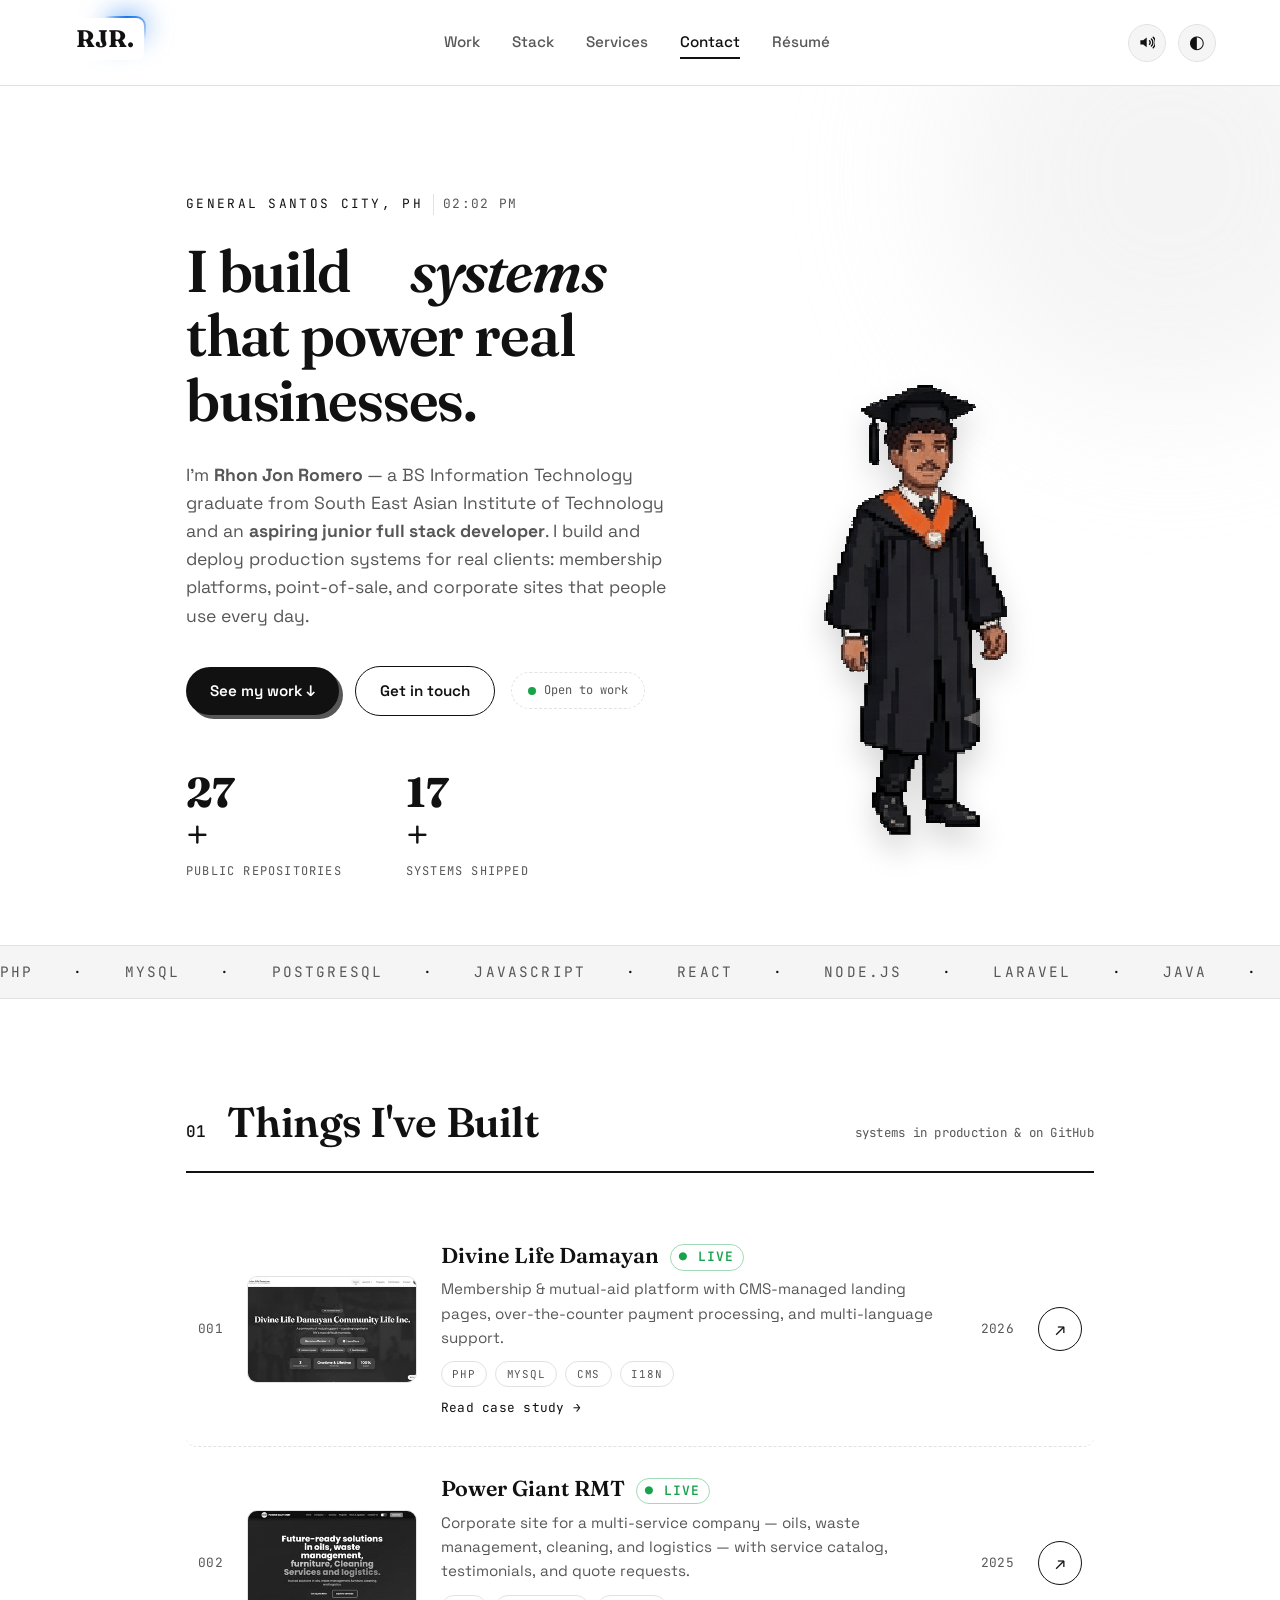
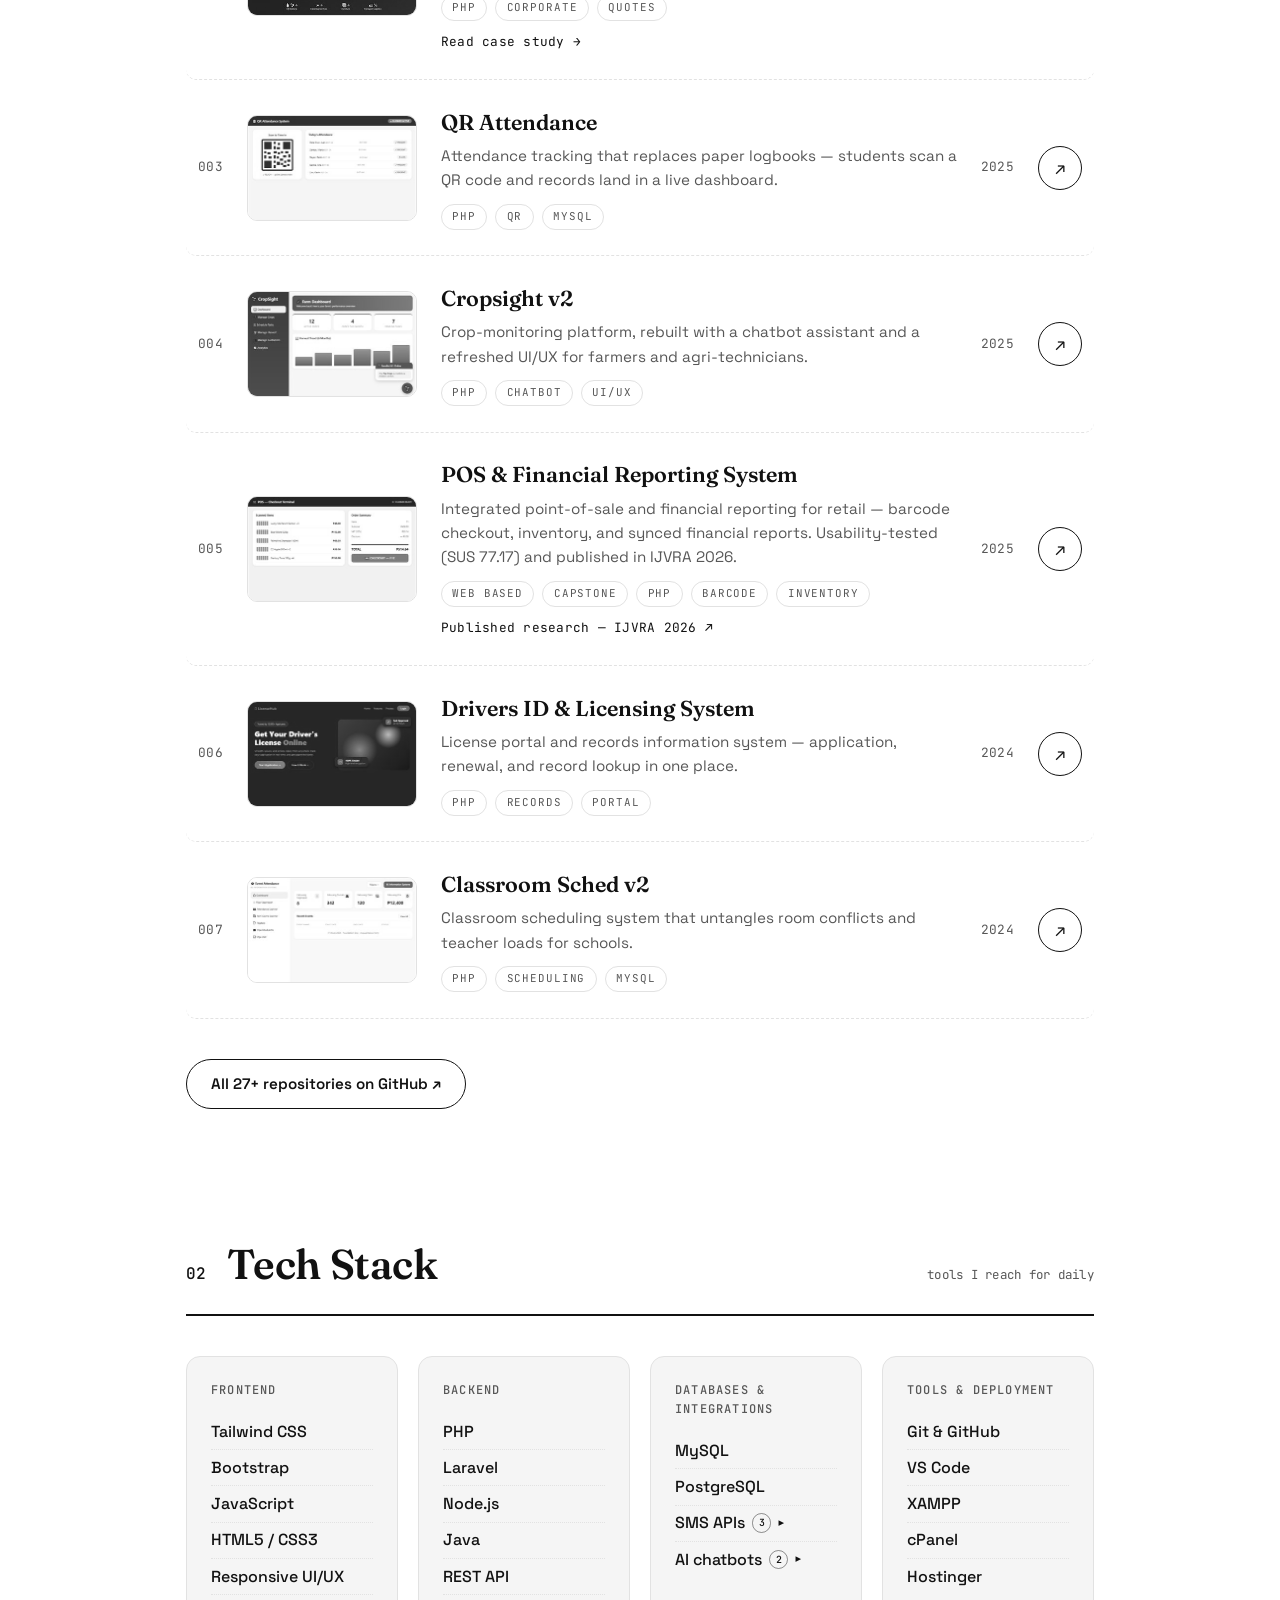
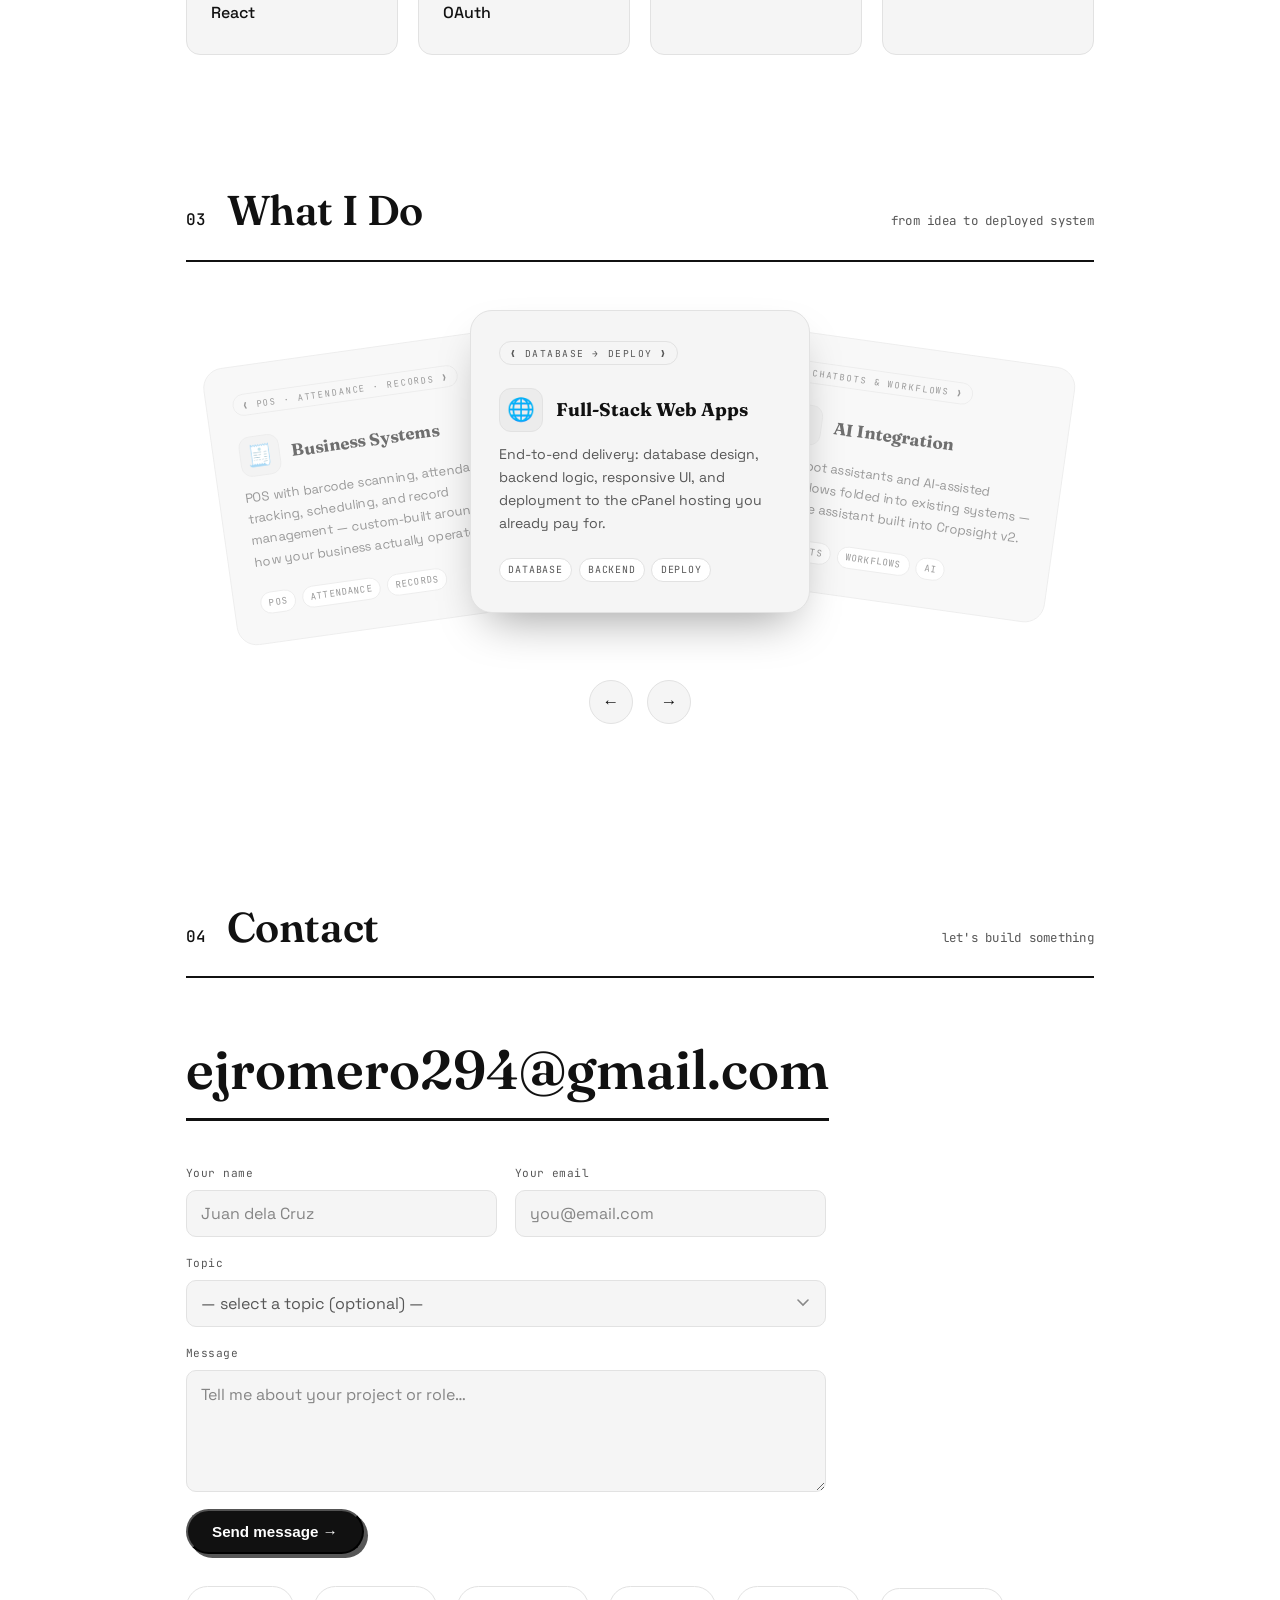
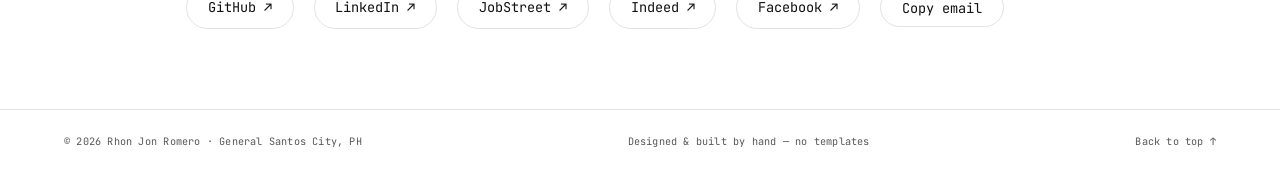
==== commit f4f3b458: "Hero: drop the scene backdrops so the character stands on the page itself Follows the reference port" ====
--- a/index.html
+++ b/index.html
@@ -89,7 +89,6 @@
     </div>
     <nav class="nav__links" id="navLinks">
       <a href="#work">Work</a>
-      <a href="#github">GitHub</a>
       <a href="#stack">Stack</a>
       <a href="#services">Services</a>
       <a href="#contact">Contact</a>
@@ -115,24 +114,24 @@
 
       <div class="hero__grid">
         <div class="hero__intro">
-          <p class="kicker reveal">General Santos City, PH</p>
+          <p class="kicker reveal">
+            <span class="kicker__place">General Santos City, PH</span>
+            <span class="kicker__time" id="localTime">--:--</span>
+          </p>
           <h1 class="hero__title reveal">
             I build <em class="rotator" id="rotator">systems</em> that power real businesses.
           </h1>
           <p class="hero__sub reveal">
             I'm <strong>Rhon Jon Romero</strong> — a BS Information Technology graduate from South East
-            Asian Institute of Technology, now based in General Santos City. I build and deploy
-            production systems for real clients: membership platforms, point-of-sale, and corporate
-            sites that people use every day.
-          </p>
-          <p class="hero__note reveal">
-            Two of them are live and serving businesses right now. My capstone POS system was
-            usability-tested and <a href="https://doi.org/10.56975/ijvra.v4i2.700782" target="_blank" rel="noopener">published as research</a>.
+            Asian Institute of Technology and an <strong>aspiring junior full stack developer</strong>.
+            I build and deploy production systems for real clients: membership platforms,
+            point-of-sale, and corporate sites that people use every day.
           </p>
 
           <div class="hero__meta reveal">
             <a class="btn btn--primary" href="#work">See my work ↓</a>
             <a class="btn btn--ghost" href="mailto:ejromero294@gmail.com">Get in touch</a>
+            <span class="badge-live"><span class="badge-live__dot"></span> Open to work</span>
           </div>
 
           <div class="hero__stats reveal">
@@ -148,14 +147,8 @@
         </div>
 
         <figure class="hero__visual reveal">
-          <div class="hero__scene hero__scene--light" aria-hidden="true"></div>
-          <div class="hero__scene hero__scene--dark" aria-hidden="true"></div>
           <div class="hero__sprite" id="heroSprite" role="img"
-            aria-label="Pixel-art figure of Rhon Jon Romero — in graduation attire in light mode, at a coding desk in dark mode"></div>
-          <figcaption class="hero__visual-meta mono">
-            <span class="badge-live"><span class="badge-live__dot"></span> Open to work</span>
-            <span class="hero__photo-time">General Santos City · <span id="localTime">--:--</span> PHT</span>
-          </figcaption>
+            aria-label="Pixel-art figure of Rhon Jon Romero — in graduation attire in light mode, in developer clothes in dark mode"></div>
         </figure>
       </div>
     </section>
@@ -293,36 +286,10 @@
       </p>
     </section>
 
-    <!-- ================= GITHUB CONTRIBUTIONS ================= -->
-    <section class="section" id="github">
-      <div class="section__head reveal">
-        <span class="section__index mono">02</span>
-        <h2 class="section__title">GitHub Contributions</h2>
-        <p class="section__note mono" data-i18n="note_github">a year of commits at a glance</p>
-      </div>
-
-      <div class="gh-graph reveal" id="ghGraph">
-        <div class="gh-graph__scroll">
-          <div class="gh-graph__months mono" id="ghGraphMonths" aria-hidden="true"></div>
-          <div class="gh-graph__grid" id="ghGraphGrid" role="img" aria-label="GitHub contribution graph for the last year"></div>
-        </div>
-        <div class="gh-graph__foot mono">
-          <span class="gh-graph__total" id="ghGraphTotal">loading contributions…</span>
-          <span class="gh-graph__legend" aria-hidden="true">less <i data-level="0"></i><i data-level="1"></i><i data-level="2"></i><i data-level="3"></i><i data-level="4"></i> more</span>
-          <a class="gh-graph__profile" href="https://github.com/Git-branches" target="_blank" rel="noopener">@Git-branches ↗</a>
-        </div>
-      </div>
-
-      <div class="gh-activity reveal" id="ghActivity" hidden>
-        <p class="gh-activity__label mono">Latest pushes</p>
-        <ul class="gh-activity__list mono" id="ghActivityList"></ul>
-      </div>
-    </section>
-
     <!-- ================= STACK ================= -->
     <section class="section" id="stack">
       <div class="section__head reveal">
-        <span class="section__index mono">03</span>
+        <span class="section__index mono">02</span>
         <h2 class="section__title">Tech Stack</h2>
         <p class="section__note mono" data-i18n="note_stack">tools I reach for daily</p>
       </div>
@@ -369,7 +336,7 @@
     <!-- ================= SERVICES ================= -->
     <section class="section" id="services">
       <div class="section__head reveal">
-        <span class="section__index mono">04</span>
+        <span class="section__index mono">03</span>
         <h2 class="section__title" data-i18n="title_services">What I Do</h2>
         <p class="section__note mono" data-i18n="note_services">from idea to deployed system</p>
       </div>
@@ -423,7 +390,7 @@
     <!-- ================= CONTACT ================= -->
     <section class="section section--contact" id="contact">
       <div class="section__head reveal">
-        <span class="section__index mono">05</span>
+        <span class="section__index mono">04</span>
         <h2 class="section__title" data-i18n="title_contact">Contact</h2>
         <p class="section__note mono" data-i18n="note_contact">let's build something</p>
       </div>
--- a/css/style.css
+++ b/css/style.css
@@ -177,94 +177,37 @@
   gap: clamp(0.5rem, 2vw, 2rem); align-items: end;
 }
 
-/* ---------- pixel-art hero scene ---------- */
-/* Deliberately not a card: no border, no radius, no panel background. The
-   scene runs the full height of the hero, swallows the section's right
-   padding so it reaches the container edge, and its left/bottom edges are
-   masked so it dissolves into the page instead of ending on a seam. */
+/* ---------- pixel-art hero character ---------- */
+/* No scene, no panel, no card — the figure stands directly on the page
+   background, so the right side reads as part of the hero rather than an
+   image dropped into it. */
 .hero__visual {
   position: relative; margin: 0;
   align-self: stretch;
-  min-height: min(62vh, 600px);
-  /* swallow the hero's right padding AND the centring gutter of the 1100px
-     container, so the scene runs clean off the right edge of the screen */
-  margin-right: calc(-1 * clamp(1.25rem, 8vw, 6rem) - max(0px, 50vw - 550px));
-}
-
-/* both backdrops stay mounted and crossfade, so a theme switch never
-   re-decodes an image mid-transition. Each artwork was cropped to drop the
-   figure painted into it, so no framing can ever reveal a second person —
-   the animated sprite is the only character on screen. */
-/* the fade lives on the backdrop only — the character and caption sit above
-   it and stay fully opaque, so nothing readable gets washed out */
-.hero__scene {
-  position: absolute; inset: 0;
-  background-repeat: no-repeat;
-  background-size: cover; /* fills the panel without distorting the art */
-  opacity: 0; transition: opacity 0.6s ease;
-  -webkit-mask-image: linear-gradient(to right, transparent, #000 18%),
-                      linear-gradient(to bottom, #000 82%, transparent);
-  -webkit-mask-composite: source-in;
-  mask-image: linear-gradient(to right, transparent, #000 18%),
-              linear-gradient(to bottom, #000 82%, transparent);
-  mask-composite: intersect;
-}
-.hero__scene--light {
-  background-image: url("../assets/graduate.png");
-  background-position: center;
-  opacity: 1;
-}
-.hero__scene--dark {
-  /* anchored right so the desk meets the screen edge and runs off it */
-  background-image: url("../assets/developer.png");
-  background-position: right center;
-}
-[data-theme="dark"] .hero__scene--light { opacity: 0; }
-[data-theme="dark"] .hero__scene--dark { opacity: 1; }
-
-/* barely-there breathing light over the monitor in the dark scene */
-.hero__scene--dark::after {
-  content: ""; position: absolute;
-  left: 60%; top: 30%; width: 40%; height: 26%;
-  background: radial-gradient(ellipse at center, rgba(90, 190, 220, 0.16), transparent 70%);
-  animation: screenGlow 5s ease-in-out infinite;
-}
-@keyframes screenGlow {
-  0%, 100% { opacity: 0.5; }
-  50% { opacity: 1; }
-}
-
-/* the character: one frame of the sheet, scrolled by background-position.
-   The element never moves or resizes — only which frame shows changes —
-   so the figure always returns to exactly the same spot. */
+  min-height: min(62vh, 560px);
+  display: grid; place-items: end center;
+}
+
+/* one frame of the sheet, scrolled by background-position. The element
+   never moves or resizes — only which frame shows changes — so the figure
+   always returns to exactly the same spot. */
 .hero__sprite {
-  position: absolute; bottom: 8%; left: 46%;
-  transform: translateX(-50%);
-  height: 84%; aspect-ratio: 344 / 384;
+  width: auto; height: min(100%, 520px);
+  aspect-ratio: 344 / 384;
   background-repeat: no-repeat;
   background-size: 400% 200%; /* 4 columns x 2 rows */
   image-rendering: pixelated; /* keep the pixel grid crisp when scaled */
   cursor: pointer;
   transition: opacity 0.22s ease;
+  /* grounds the figure on the page without drawing a box around it */
+  filter: drop-shadow(0 16px 14px rgba(0, 0, 0, 0.15));
+}
+[data-theme="dark"] .hero__sprite {
+  filter: drop-shadow(0 16px 18px rgba(0, 0, 0, 0.6));
 }
 /* the sheets carry no breathing or blinking frames, so the idle pose is
    held perfectly still rather than faked with a wobble */
 .hero__sprite.is-swapping { opacity: 0; }
-
-.hero__visual-meta {
-  position: absolute; left: 20%; bottom: 2.5%;
-  display: flex; flex-direction: column; align-items: flex-start; gap: 0.5rem;
-  font-size: 0.7rem; color: var(--ink-soft);
-  text-shadow: 0 1px 3px var(--paper);
-}
-[data-theme="dark"] .hero__visual-meta { text-shadow: 0 1px 4px #000; }
-.hero__photo-time { letter-spacing: 0.04em; }
-
-.hero__note {
-  margin-top: 1rem; max-width: 560px;
-  font-size: 0.95rem; color: var(--ink-soft);
-}
-.hero__note a { color: var(--ink); text-underline-offset: 3px; }
 
 /* tablet: keep the two columns, give the copy a little more room */
 @media (max-width: 1100px) {
@@ -272,28 +215,11 @@
   .hero__visual { min-height: min(52vh, 460px); }
   .hero__sprite { height: 78%; }
 }
-/* mobile: copy first, scene stacked underneath — never overlapping the
-   headline or the buttons, and re-framed rather than shrunk */
+/* mobile: copy first, character centred underneath */
 @media (max-width: 900px) {
-  .hero__grid { grid-template-columns: 1fr; gap: 2rem; }
-  .hero__visual {
-    min-height: 380px;
-    margin-right: calc(-1 * clamp(1.25rem, 8vw, 6rem));
-    margin-left: calc(-1 * clamp(1.25rem, 8vw, 6rem));
-  }
-  /* full-bleed on mobile, so only the bottom needs softening */
-  .hero__scene {
-    -webkit-mask-image: linear-gradient(to bottom, #000 88%, transparent);
-    -webkit-mask-composite: source-over;
-    mask-image: linear-gradient(to bottom, #000 88%, transparent);
-    mask-composite: add;
-  }
-  /* lifted so the caption below it has clear ground of its own */
-  .hero__sprite { height: 76%; bottom: 20%; left: 50%; }
-  .hero__visual-meta {
-    left: 50%; transform: translateX(-50%); bottom: 3%;
-    align-items: center; text-align: center;
-  }
+  .hero__grid { grid-template-columns: 1fr; gap: 1.5rem; }
+  .hero__visual { min-height: 340px; place-items: center; }
+  .hero__sprite { height: min(100%, 320px); }
 }
 
 @keyframes drift {
@@ -304,6 +230,13 @@
   font-family: var(--font-mono);
   font-size: 0.8rem; text-transform: uppercase; letter-spacing: 0.18em;
   color: var(--accent); margin-bottom: 1.5rem;
+  display: flex; align-items: center; flex-wrap: wrap; gap: 0.75em;
+}
+/* live clock sits on the same line as the place, separated by a rule */
+.kicker__time {
+  color: var(--ink-soft); letter-spacing: 0.1em;
+  padding-left: 0.75em; border-left: 1px solid var(--line);
+  font-variant-numeric: tabular-nums; /* stops the line twitching each tick */
 }
 
 .hero__title {
@@ -595,8 +528,10 @@
   transition: background 0.2s ease, color 0.2s ease, transform 0.2s ease;
 }
 .ledger__row:hover .ledger__link {
+  /* --paper, not #fff: in dark mode the accent IS white, and a white arrow
+     on it left nothing but a blank disc */
   background: var(--accent); border-color: var(--accent);
-  color: #fff; transform: rotate(45deg);
+  color: var(--paper); transform: rotate(45deg);
 }
 
 .ledger__live {
@@ -710,20 +645,6 @@
   vertical-align: middle; white-space: nowrap;
 }
 
-.gh-activity { margin-top: 2rem; }
-.gh-activity__label {
-  color: var(--accent); font-size: 0.75rem;
-  text-transform: uppercase; letter-spacing: 0.1em; margin-bottom: 0.6rem;
-}
-.gh-activity__list { list-style: none; }
-.gh-activity__list li {
-  padding: 0.45rem 0; border-bottom: 1px dotted var(--line);
-  font-size: 0.8rem; display: flex; justify-content: space-between; gap: 1rem;
-}
-.gh-activity__list li:last-child { border-bottom: none; }
-.gh-activity__list a { color: var(--ink); text-decoration: none; }
-.gh-activity__list a:hover { color: var(--accent); }
-.gh-activity__date { color: var(--ink-soft); white-space: nowrap; }
 
 /* ---------- page + theme transitions (View Transitions API) ---------- */
 /* cross-document navigations (home ↔ resume ↔ case studies): quick fade-up */
@@ -746,39 +667,6 @@
    otherwise the body's own 0.35s color fade would smear the effect */
 .theme-wipe, .theme-wipe * { transition: none !important; }
 
-/* ---------- GitHub contribution graph ---------- */
-.gh-graph {
-  border: 1px solid var(--line); background: var(--paper-2);
-  padding: 1.5rem;
-}
-.gh-graph__scroll { overflow-x: auto; padding-bottom: 0.25rem; }
-.gh-graph__months {
-  display: grid; grid-auto-flow: column; grid-auto-columns: 14px;
-  grid-template-rows: 1.1rem; width: max-content;
-  font-size: 0.65rem; color: var(--ink-soft);
-}
-.gh-graph__months span { grid-row: 1; white-space: nowrap; }
-.gh-graph__grid {
-  display: grid; grid-auto-flow: column;
-  grid-template-rows: repeat(7, 11px); grid-auto-columns: 11px;
-  gap: 3px; width: max-content;
-}
-.gh-graph__grid i, .gh-graph__legend i {
-  display: block; width: 11px; height: 11px; border-radius: 2px;
-  background: var(--accent-soft);
-}
-.gh-graph i[data-level="1"] { background: color-mix(in srgb, var(--accent) 25%, var(--paper-2)); }
-.gh-graph i[data-level="2"] { background: color-mix(in srgb, var(--accent) 45%, var(--paper-2)); }
-.gh-graph i[data-level="3"] { background: color-mix(in srgb, var(--accent) 70%, var(--paper-2)); }
-.gh-graph i[data-level="4"] { background: var(--accent); }
-.gh-graph__foot {
-  display: flex; align-items: center; gap: 1rem; flex-wrap: wrap;
-  margin-top: 1rem; font-size: 0.75rem; color: var(--ink-soft);
-}
-.gh-graph__total { color: var(--accent); text-transform: uppercase; letter-spacing: 0.08em; }
-.gh-graph__legend { display: inline-flex; align-items: center; gap: 3px; }
-.gh-graph__profile { margin-left: auto; color: var(--ink-soft); text-decoration: none; }
-.gh-graph__profile:hover { color: var(--accent); }
 
 /* ---------- case study pages ---------- */
 .case {
@@ -1183,8 +1071,6 @@
 @media (prefers-reduced-motion: reduce) {
   .reveal { opacity: 1 !important; transform: none !important; transition: none !important; }
   .loader, .page-veil, .cursor-glow { display: none !important; }
-  .hero__scene { transition: none; }
-  .hero__scene--dark::after { animation: none; }
   /* ticker intentionally keeps animating — it's the page's signature element */
   .hero__glow { animation: none; }
   html { scroll-behavior: auto; }
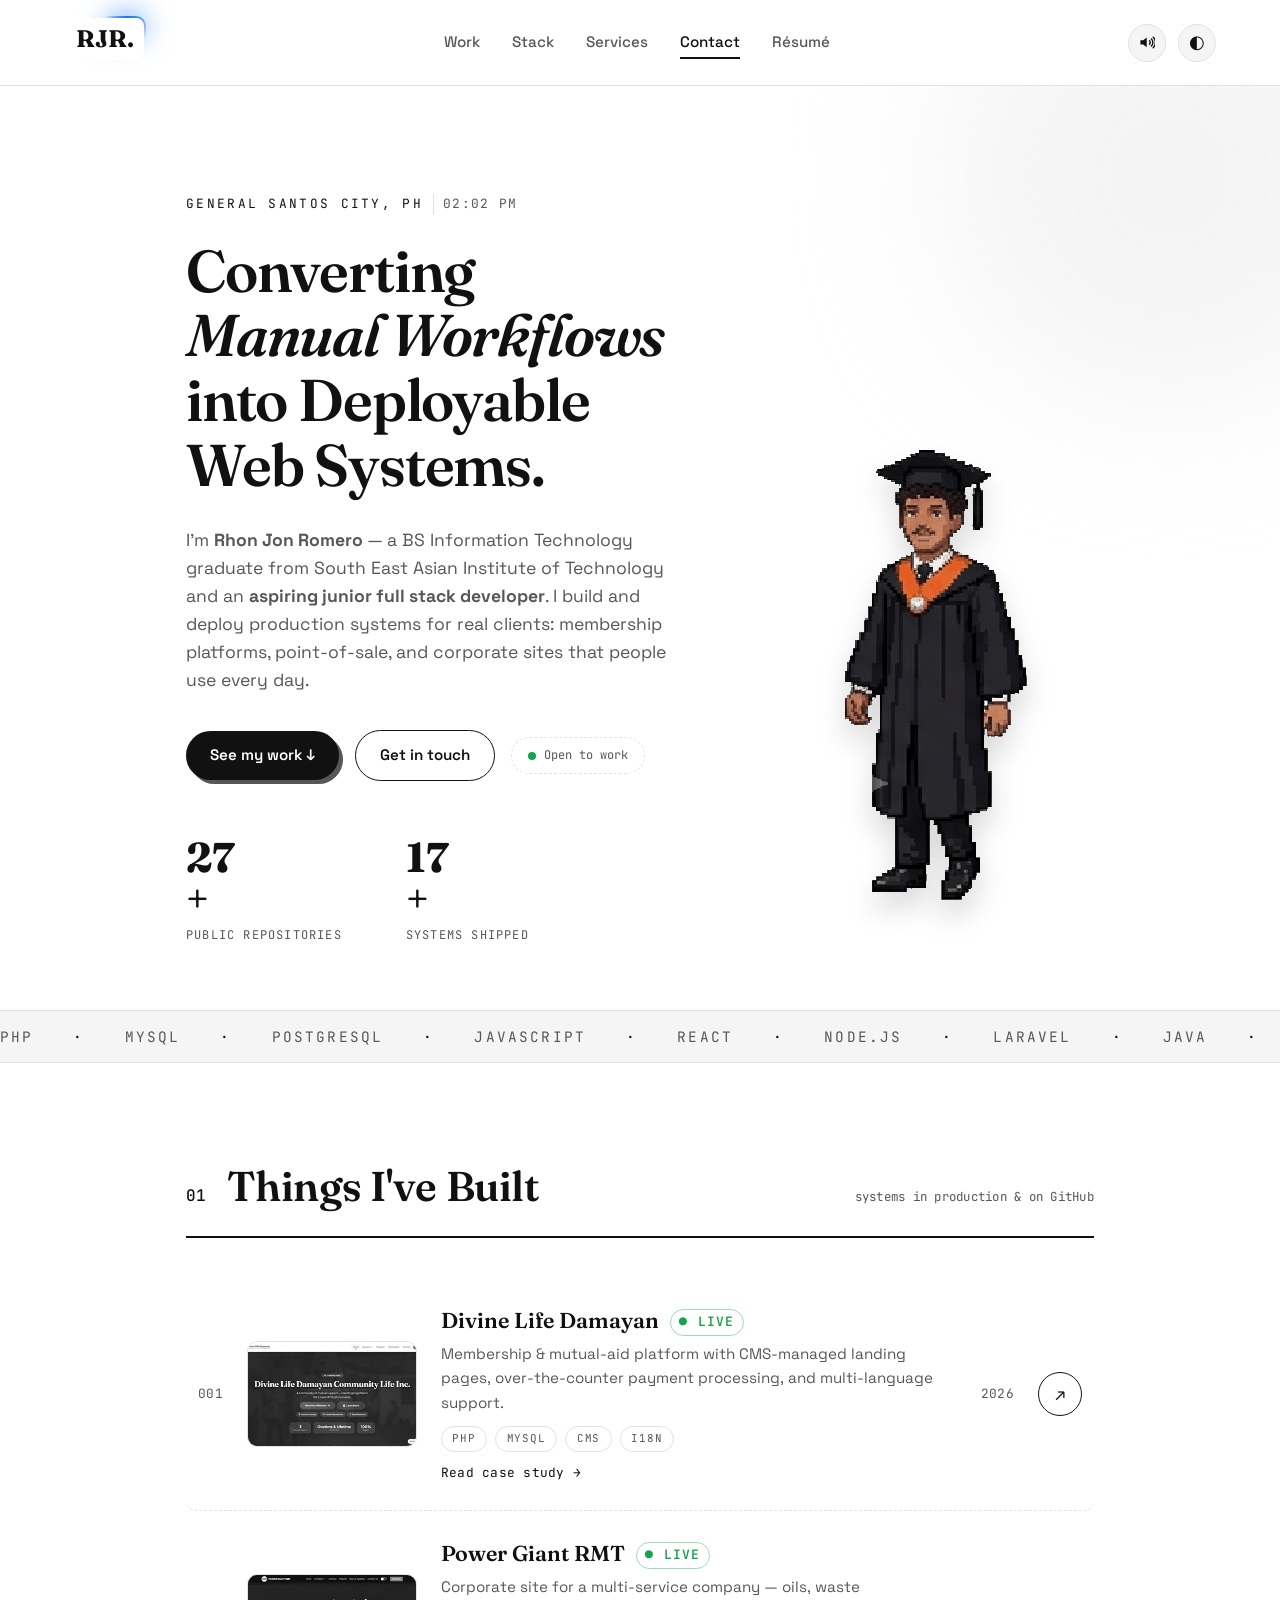
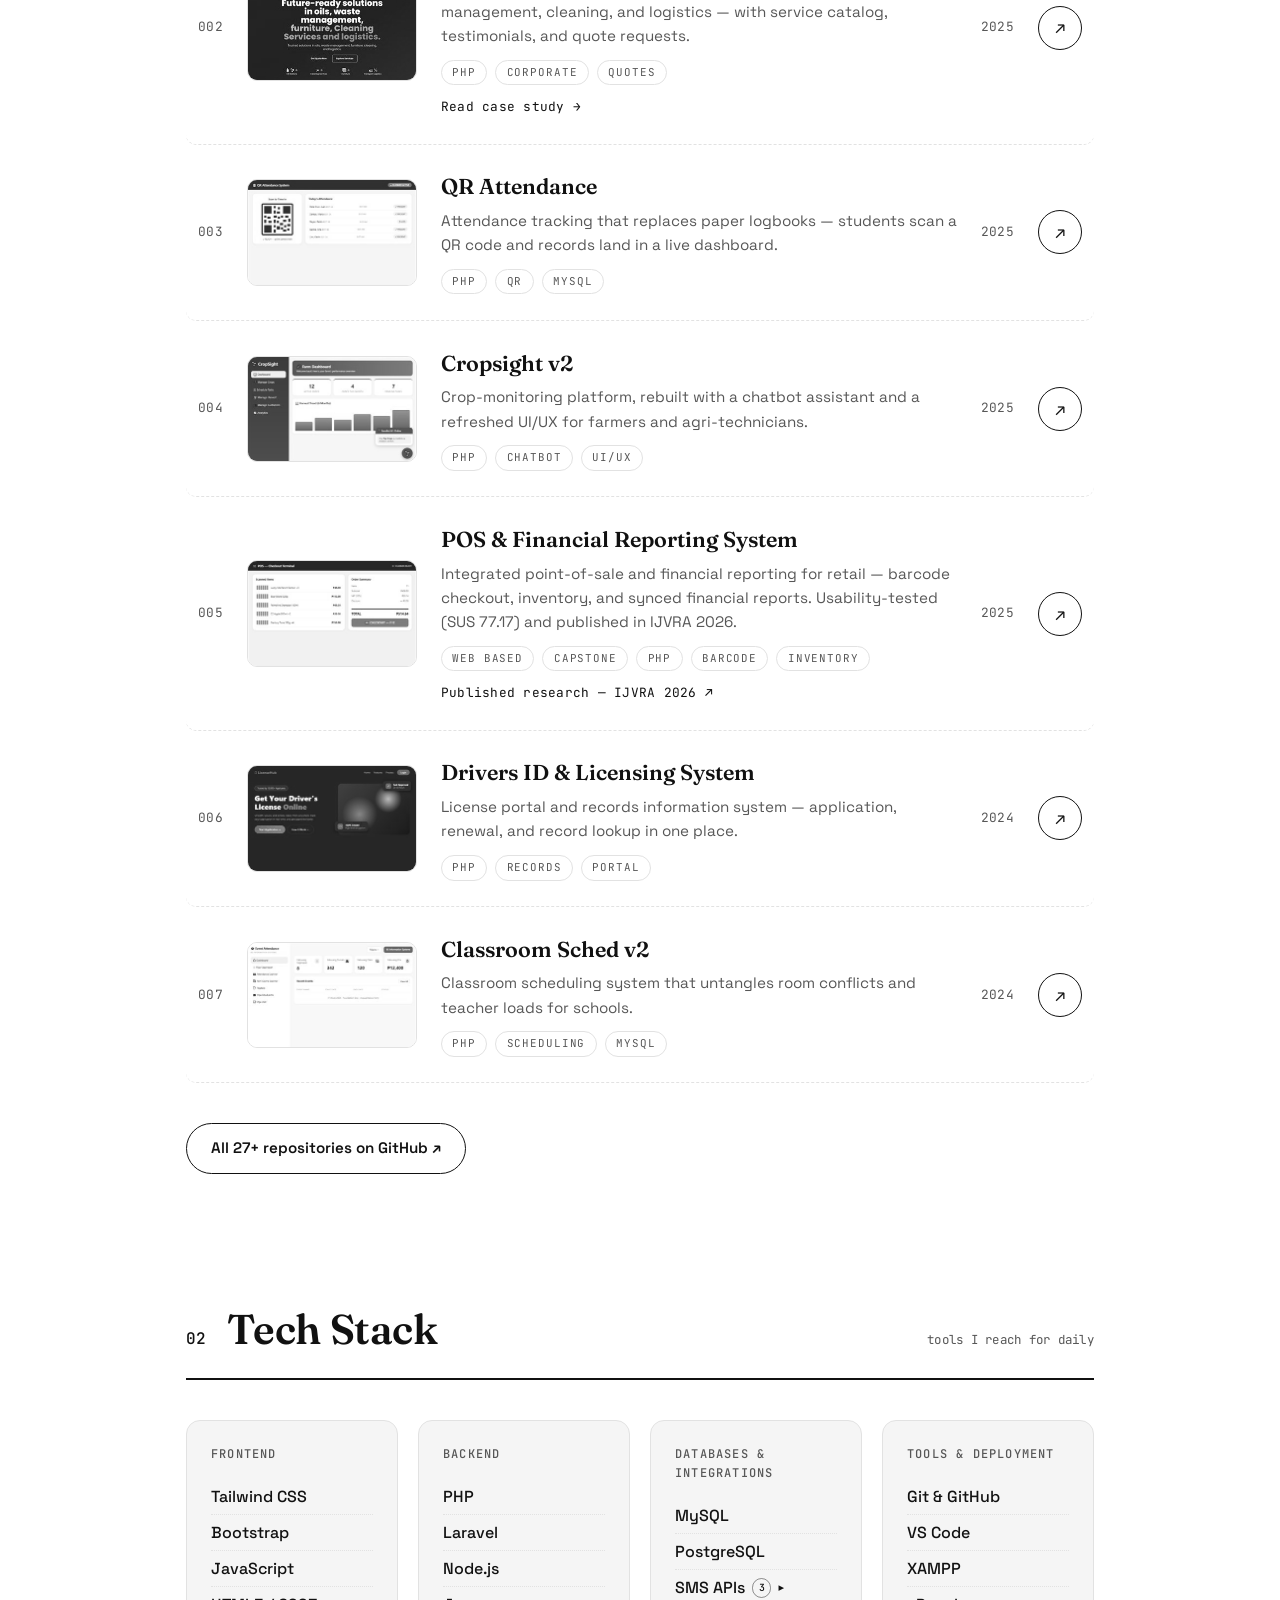
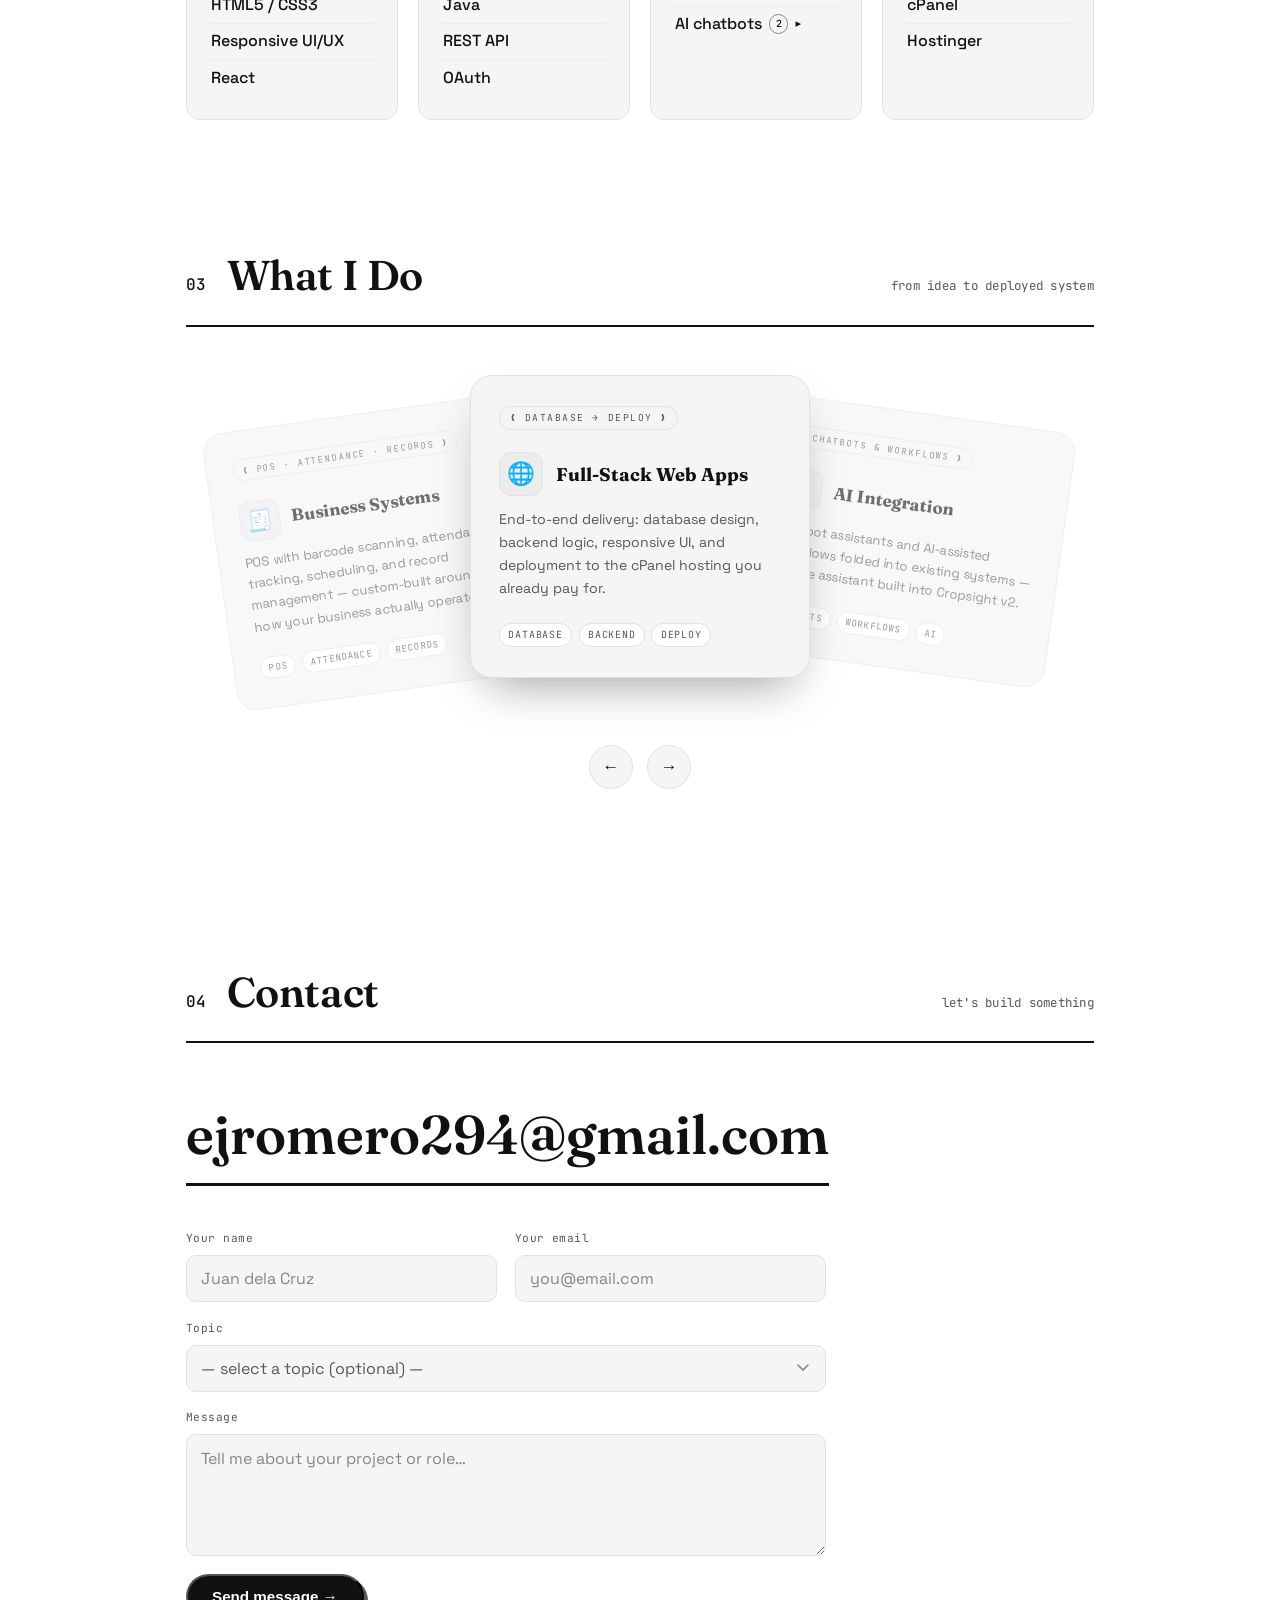
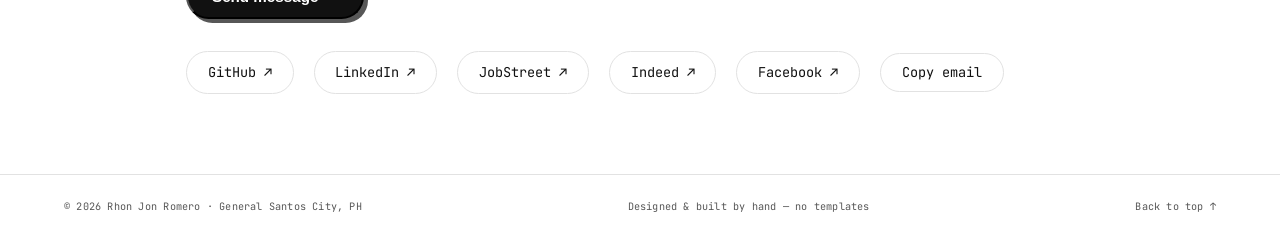
==== commit 342e07ab: "Update URLs and navigation links; bump service worker cache to v18" ====
--- a/index.html
+++ b/index.html
@@ -119,7 +119,7 @@
             <span class="kicker__time" id="localTime">--:--</span>
           </p>
           <h1 class="hero__title reveal">
-            I build <em class="rotator" id="rotator">systems</em> that power real businesses.
+            Converting <em class="rotator" id="rotator">Manual Workflows</em> into Deployable Web Systems.
           </h1>
           <p class="hero__sub reveal">
             I'm <strong>Rhon Jon Romero</strong> — a BS Information Technology graduate from South East
--- a/css/style.css
+++ b/css/style.css
@@ -199,6 +199,7 @@
   image-rendering: pixelated; /* keep the pixel grid crisp when scaled */
   cursor: pointer;
   transition: opacity 0.22s ease;
+  transform: scaleX(-1); /* the sheets face right; mirror so he walks left */
   /* grounds the figure on the page without drawing a box around it */
   filter: drop-shadow(0 16px 14px rgba(0, 0, 0, 0.15));
 }
@@ -822,6 +823,11 @@
   font-family: var(--font-display); font-weight: 700;
   font-size: clamp(1.9rem, 5vw, 2.5rem); line-height: 1.1; letter-spacing: -0.01em;
 }
+.resume__title {
+  font-family: var(--font-mono); font-size: 0.8rem; font-weight: 500;
+  text-transform: uppercase; letter-spacing: 0.06em;
+  color: var(--accent); margin-top: 0.5rem;
+}
 .resume__meta {
   font-size: 0.85rem; color: var(--ink-soft); margin-top: 0.5rem;
 }
@@ -851,8 +857,15 @@
 .resume__skills {
   list-style: none; color: var(--ink-soft); font-size: 0.95rem;
 }
-.resume__skills li { padding: 0.2rem 0; }
+/* label column + value column, so the categories line up like the PDF */
+.resume__skills li {
+  padding: 0.2rem 0;
+  display: grid; grid-template-columns: 10.5rem 1fr; gap: 0.25rem 1rem;
+}
 .resume__skills li strong { color: var(--ink); }
+@media (max-width: 520px) {
+  .resume__skills li { grid-template-columns: 1fr; }
+}
 
 .resume__tech {
   font-style: italic; font-weight: 400;
@@ -868,22 +881,23 @@
     --paper: #fff; --paper-2: #fff; --ink: #000; --ink-soft: #333;
     --line: #999; --accent: #b93a09; --accent-soft: #fff;
   }
-  body { background: #fff !important; background-image: none !important; line-height: 1.24; }
+  body { background: #fff !important; background-image: none !important; line-height: 1.15; }
   .nav, .footer, .to-top, .to-top-btn, .toast, .loader, .page-veil, .cursor-glow, .resume__actions, .progress-bar { display: none !important; }
   .reveal { opacity: 1 !important; transform: none !important; }
-  .resume { max-width: none; padding: 0.7cm 1.3cm; font-size: 0.9rem; }
+  .resume { max-width: none; padding: 0.55cm 1.15cm; font-size: 0.86rem; }
   .resume a { text-decoration: none; color: inherit; }
-  .resume h2 { margin: 0.7rem 0 0.35rem; font-size: 0.8rem; padding-bottom: 0.25rem; }
-  .resume p { margin-bottom: 0.4rem; }
-  .resume__item { margin-bottom: 0.45rem; break-inside: avoid; }
-  .resume__item ul { margin-top: 0.15rem; font-size: 0.85rem; }
-  .resume__item ul li { margin-bottom: 0.08rem; }
-  .resume__item-title { font-size: 0.95rem; }
-  .resume__skills { font-size: 0.85rem; }
-  .resume__skills li { padding: 0.12rem 0; }
-  .resume__name { font-size: 1.75rem; }
-  .resume__meta { font-size: 0.78rem; margin-top: 0.25rem; }
-  .resume__head { padding-bottom: 0.55rem; margin-bottom: 0.65rem; }
+  .resume h2 { margin: 0.55rem 0 0.3rem; font-size: 0.78rem; padding-bottom: 0.2rem; }
+  .resume p { margin-bottom: 0.35rem; }
+  .resume__item { margin-bottom: 0.4rem; break-inside: avoid; }
+  .resume__item ul { margin-top: 0.12rem; font-size: 0.82rem; }
+  .resume__item ul li { margin-bottom: 0.06rem; }
+  .resume__item-title { font-size: 0.92rem; }
+  .resume__skills { font-size: 0.82rem; }
+  .resume__skills li { padding: 0.06rem 0; grid-template-columns: 8.5rem 1fr; }
+  .resume__name { font-size: 1.55rem; }
+  .resume__title { font-size: 0.7rem; margin-top: 0.15rem; color: #000; }
+  .resume__meta { font-size: 0.76rem; margin-top: 0.15rem; }
+  .resume__head { padding-bottom: 0.4rem; margin-bottom: 0.5rem; }
   /* margin: 0 suppresses the browser's own print header/footer
      (date, page title, file:// URL); page margins come from .resume padding */
   @page { margin: 0; }
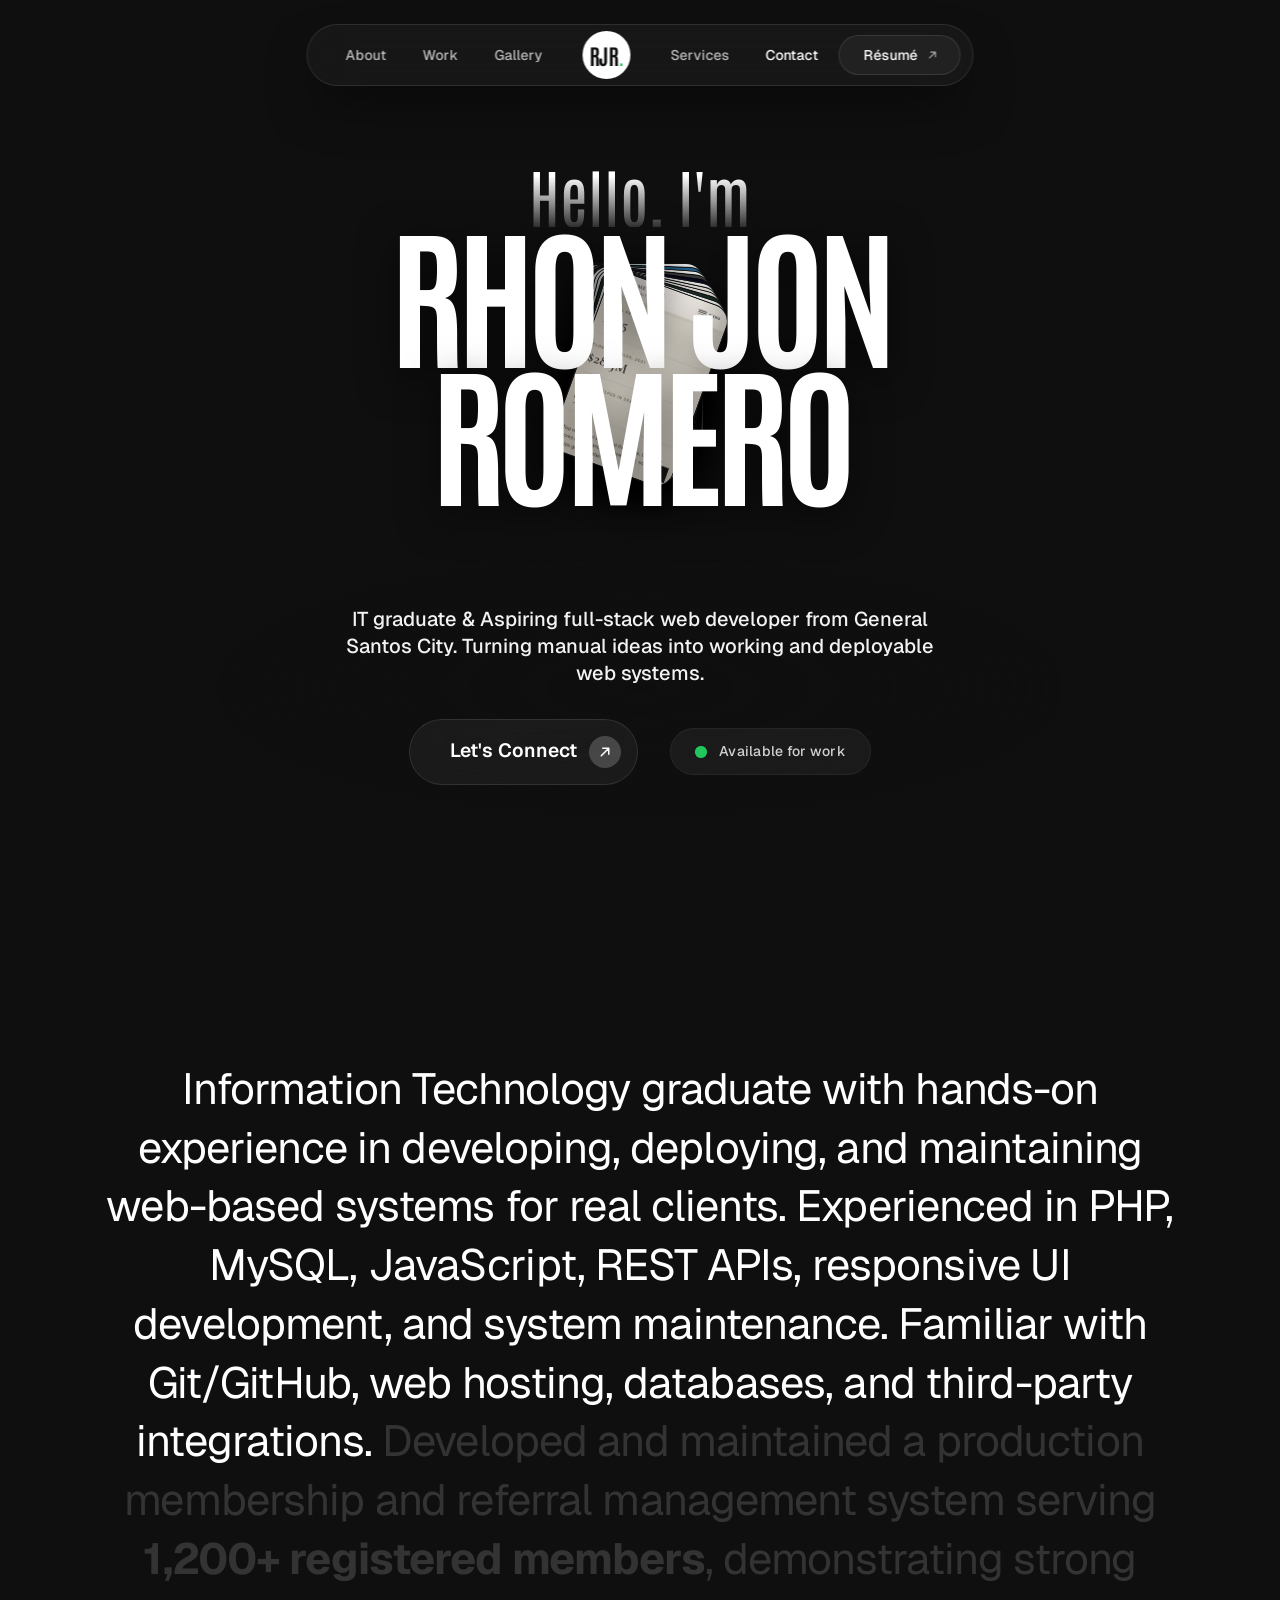
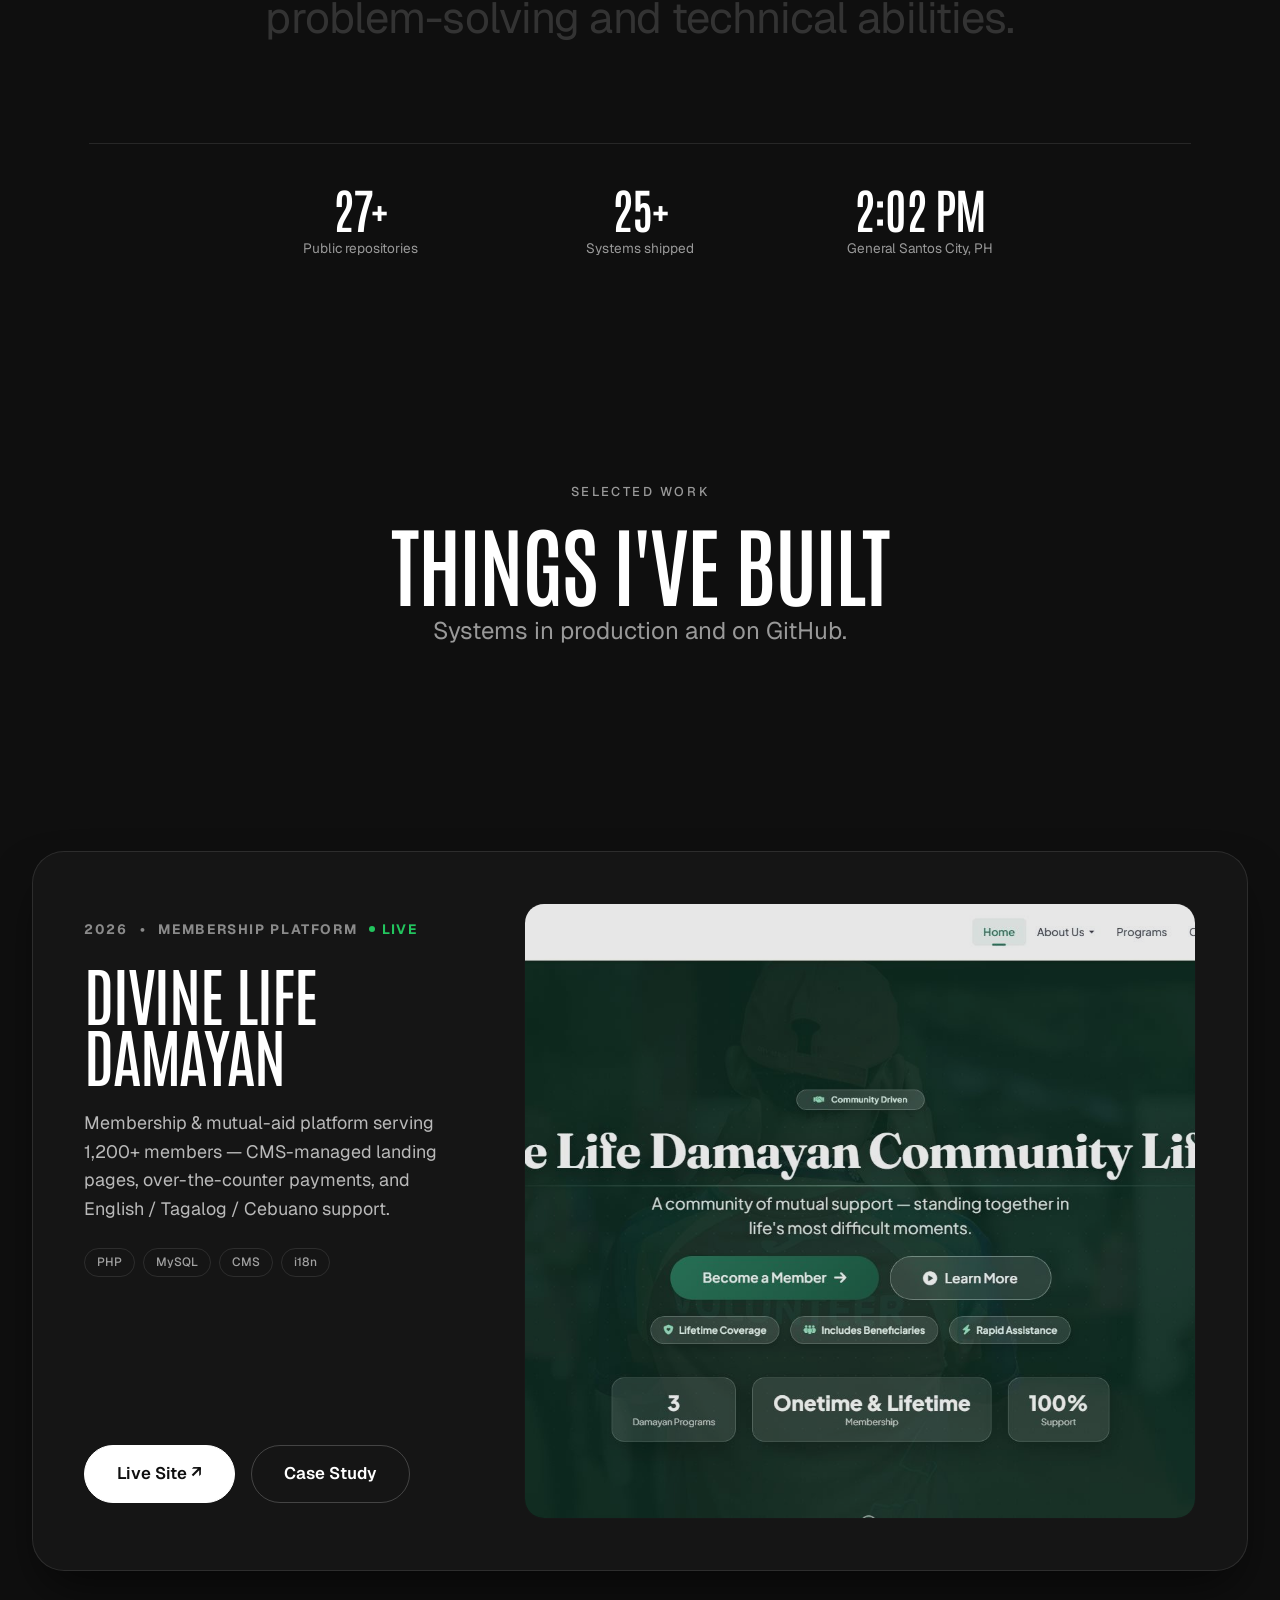
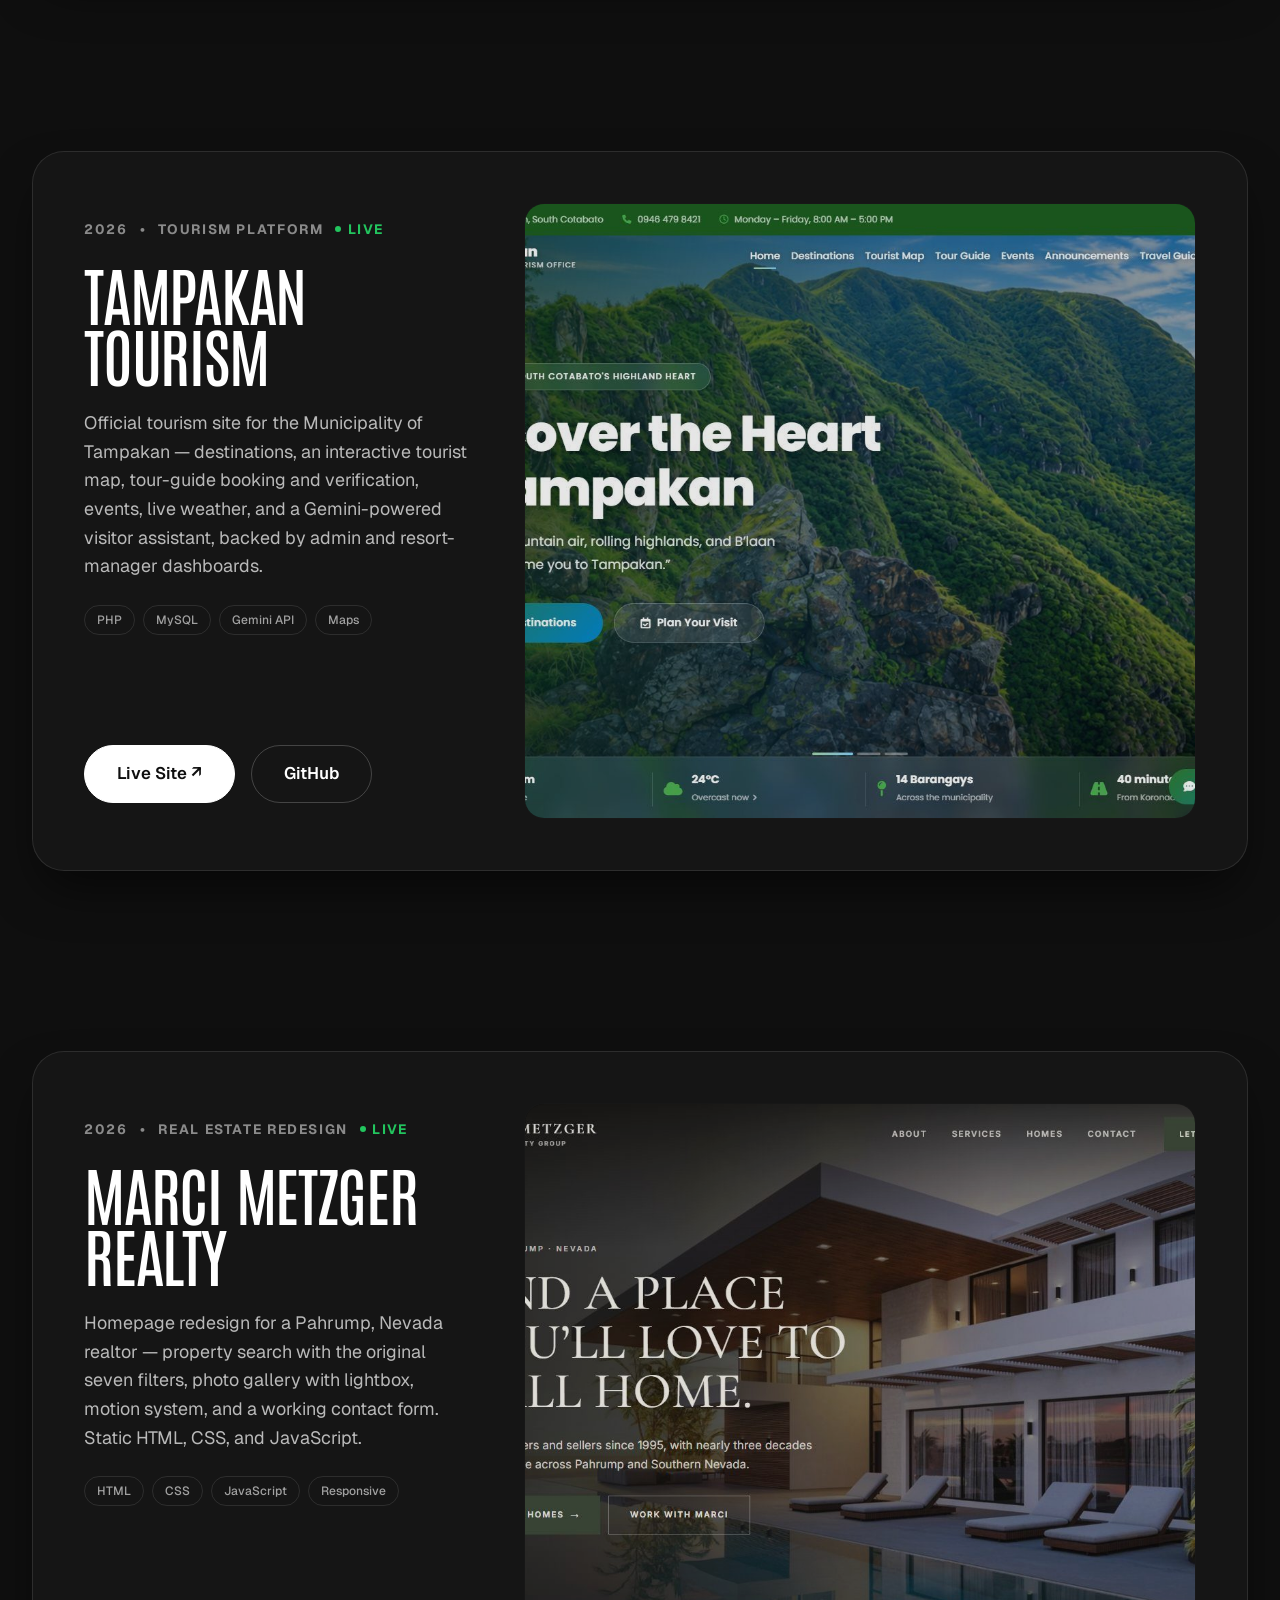
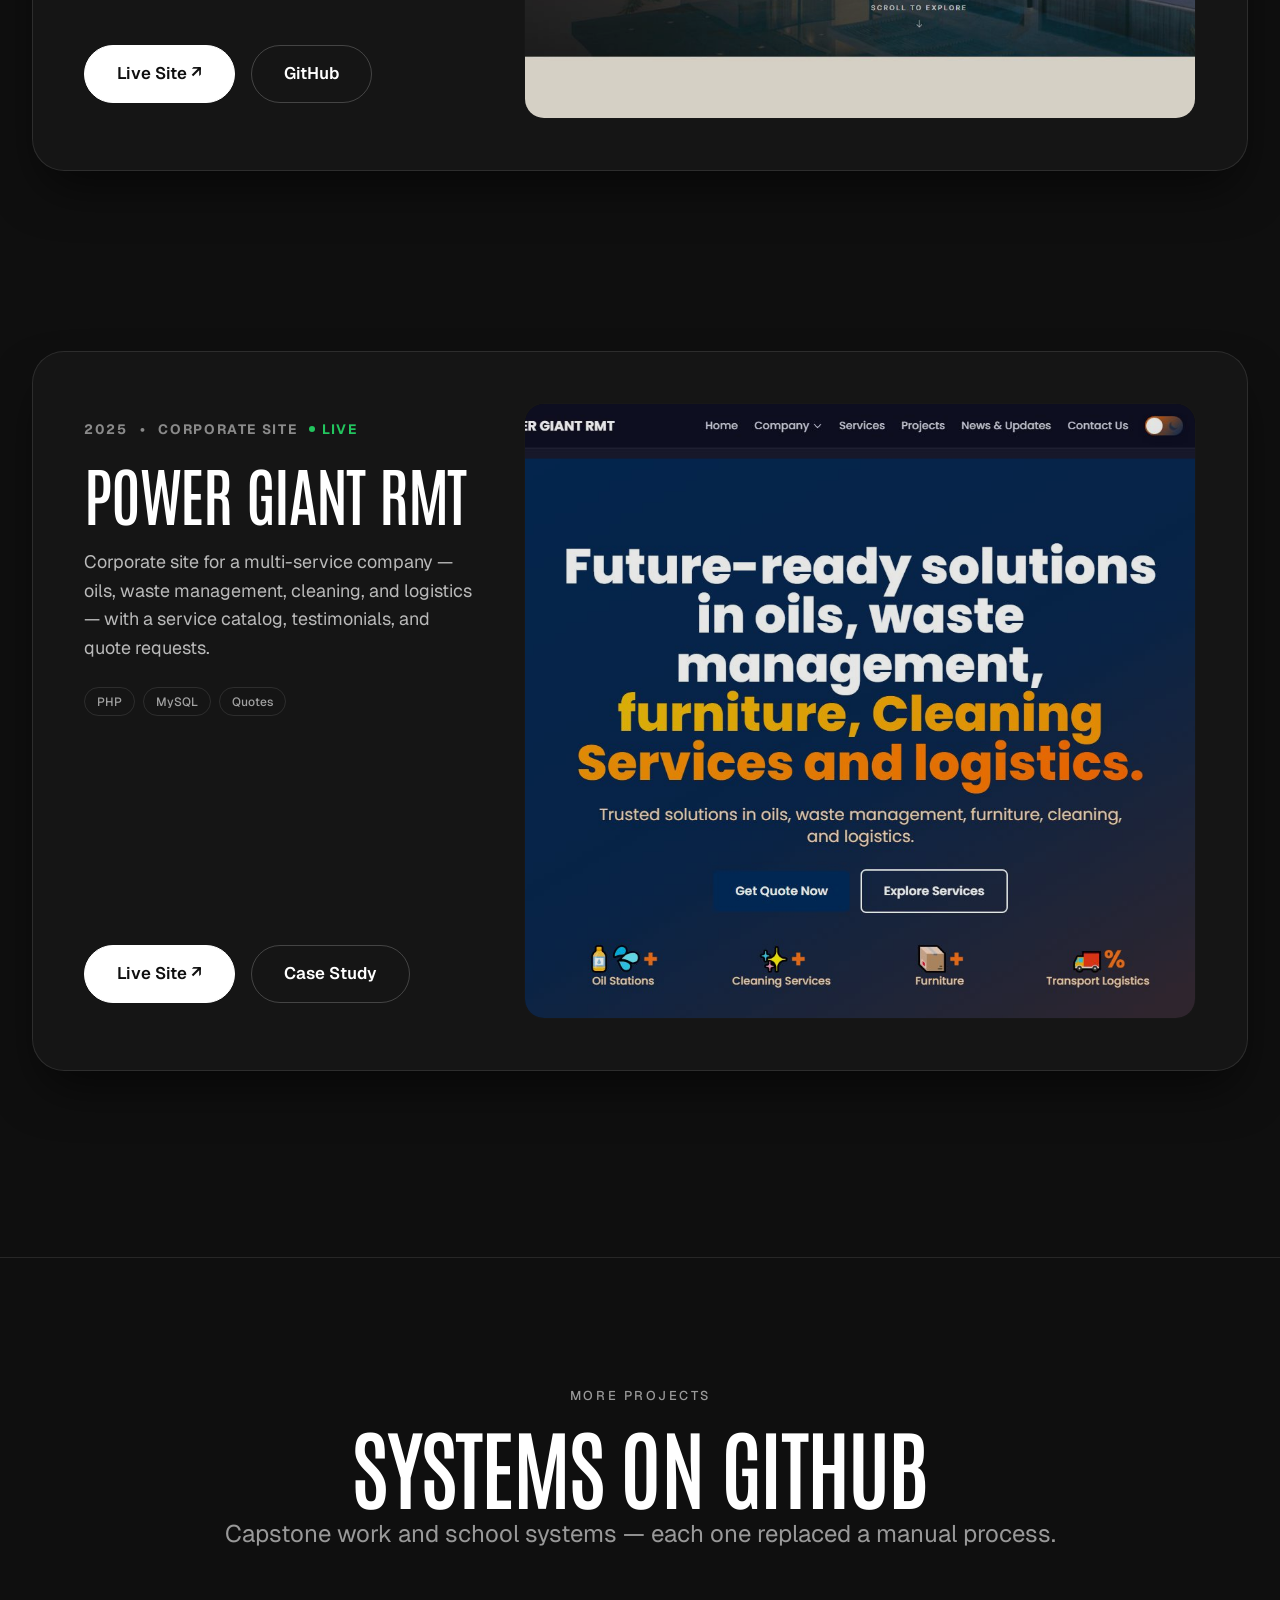
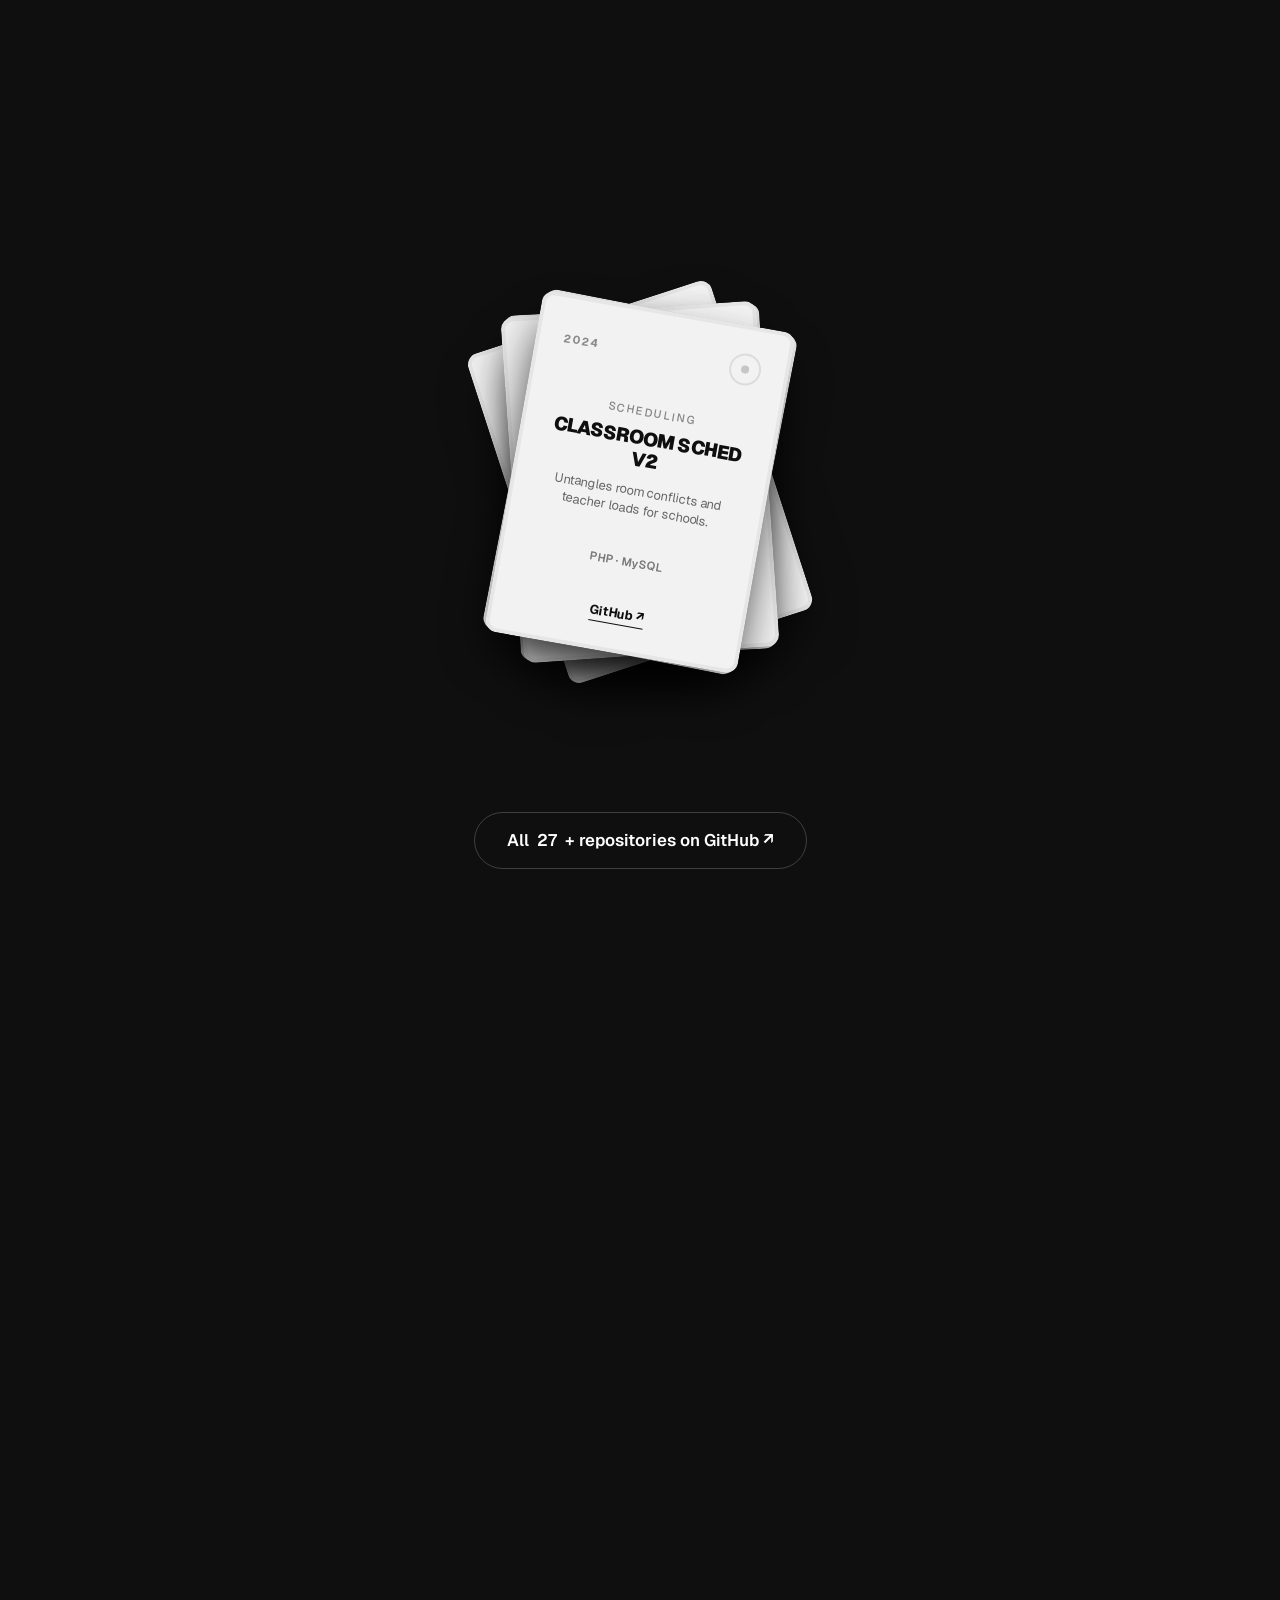
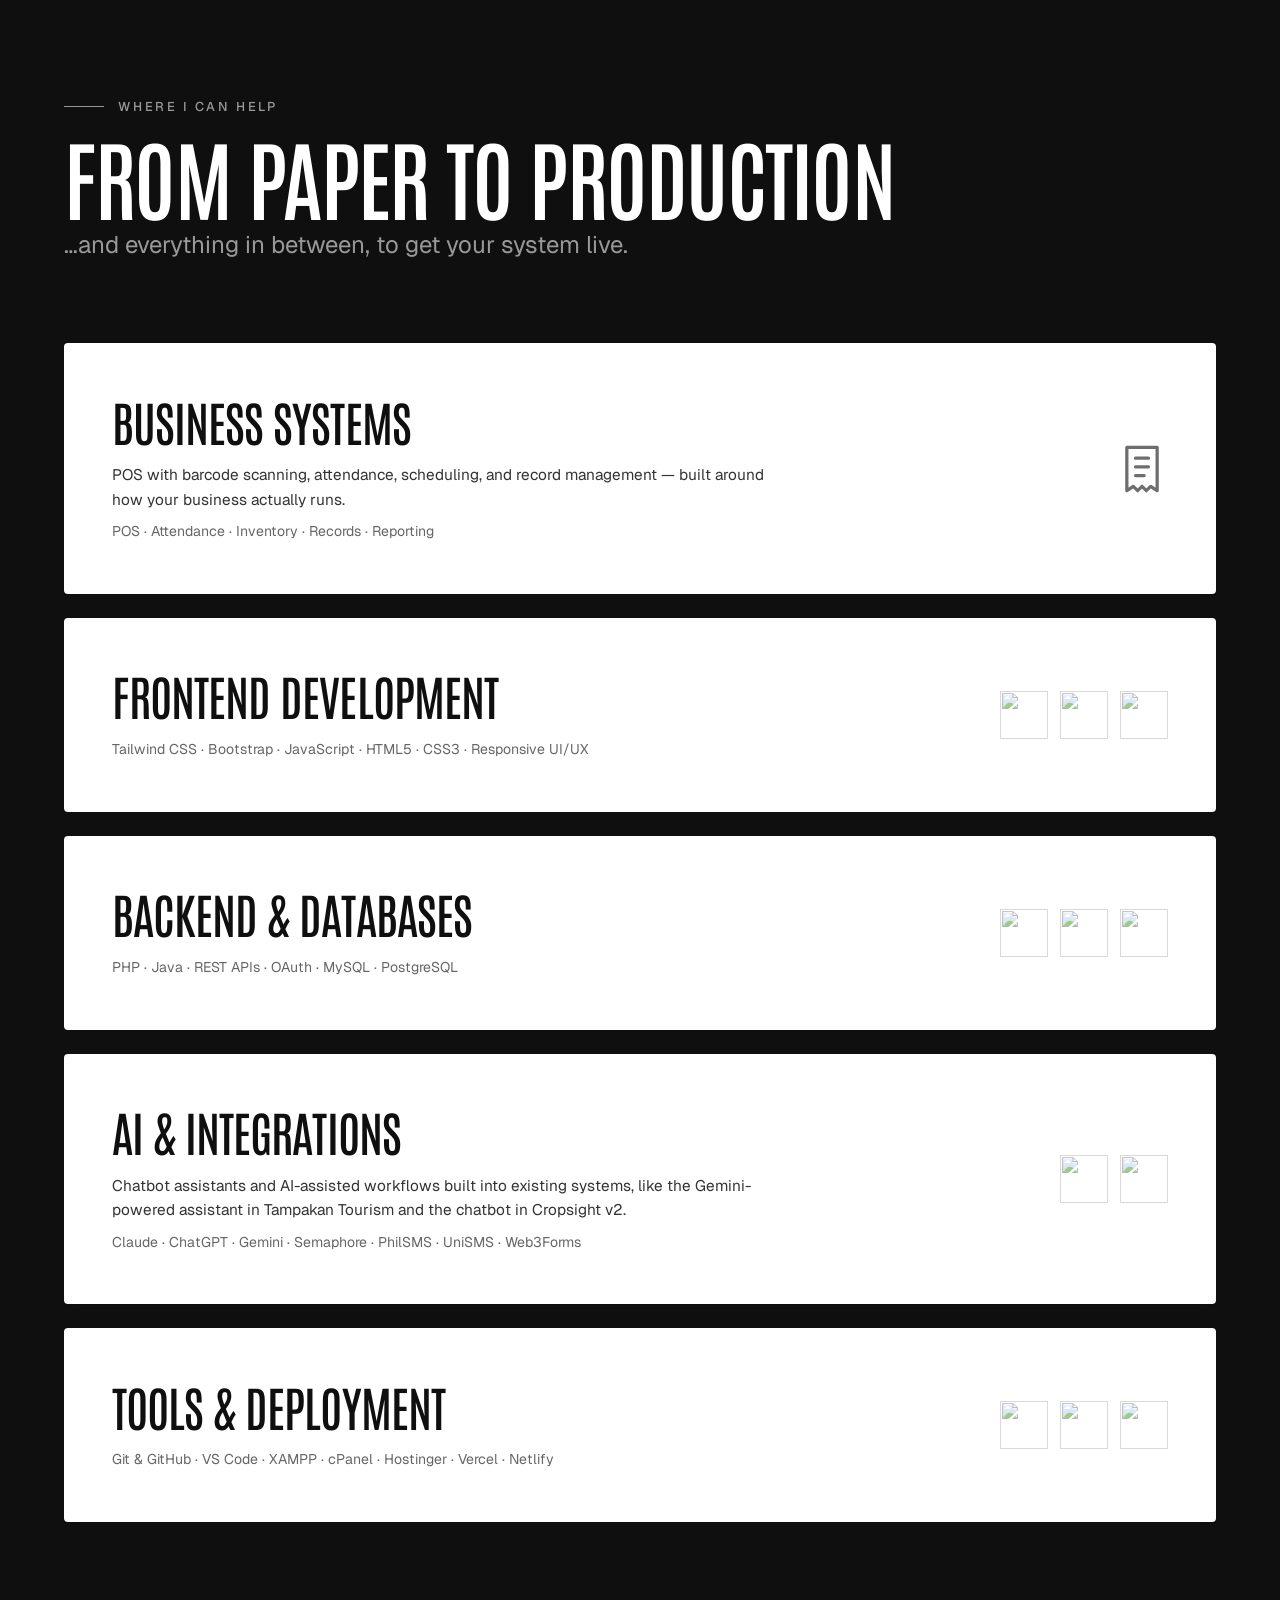
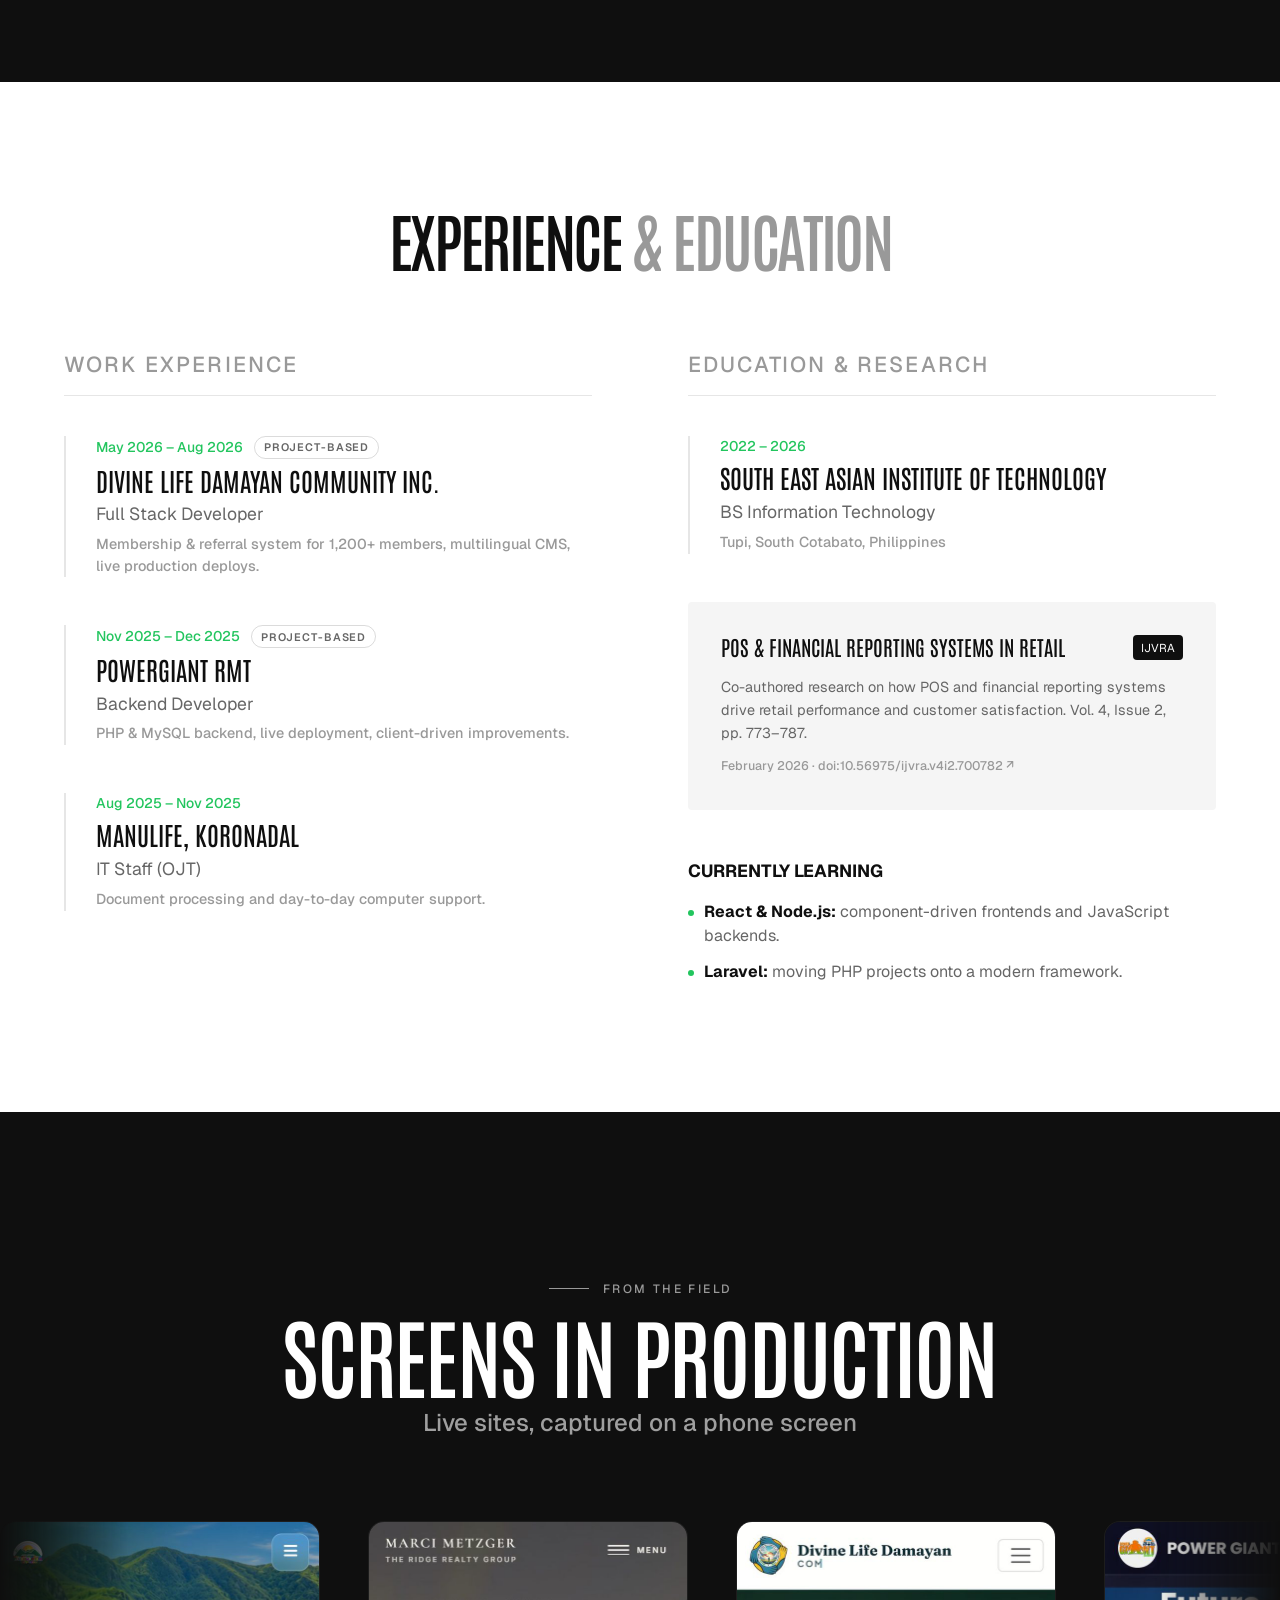
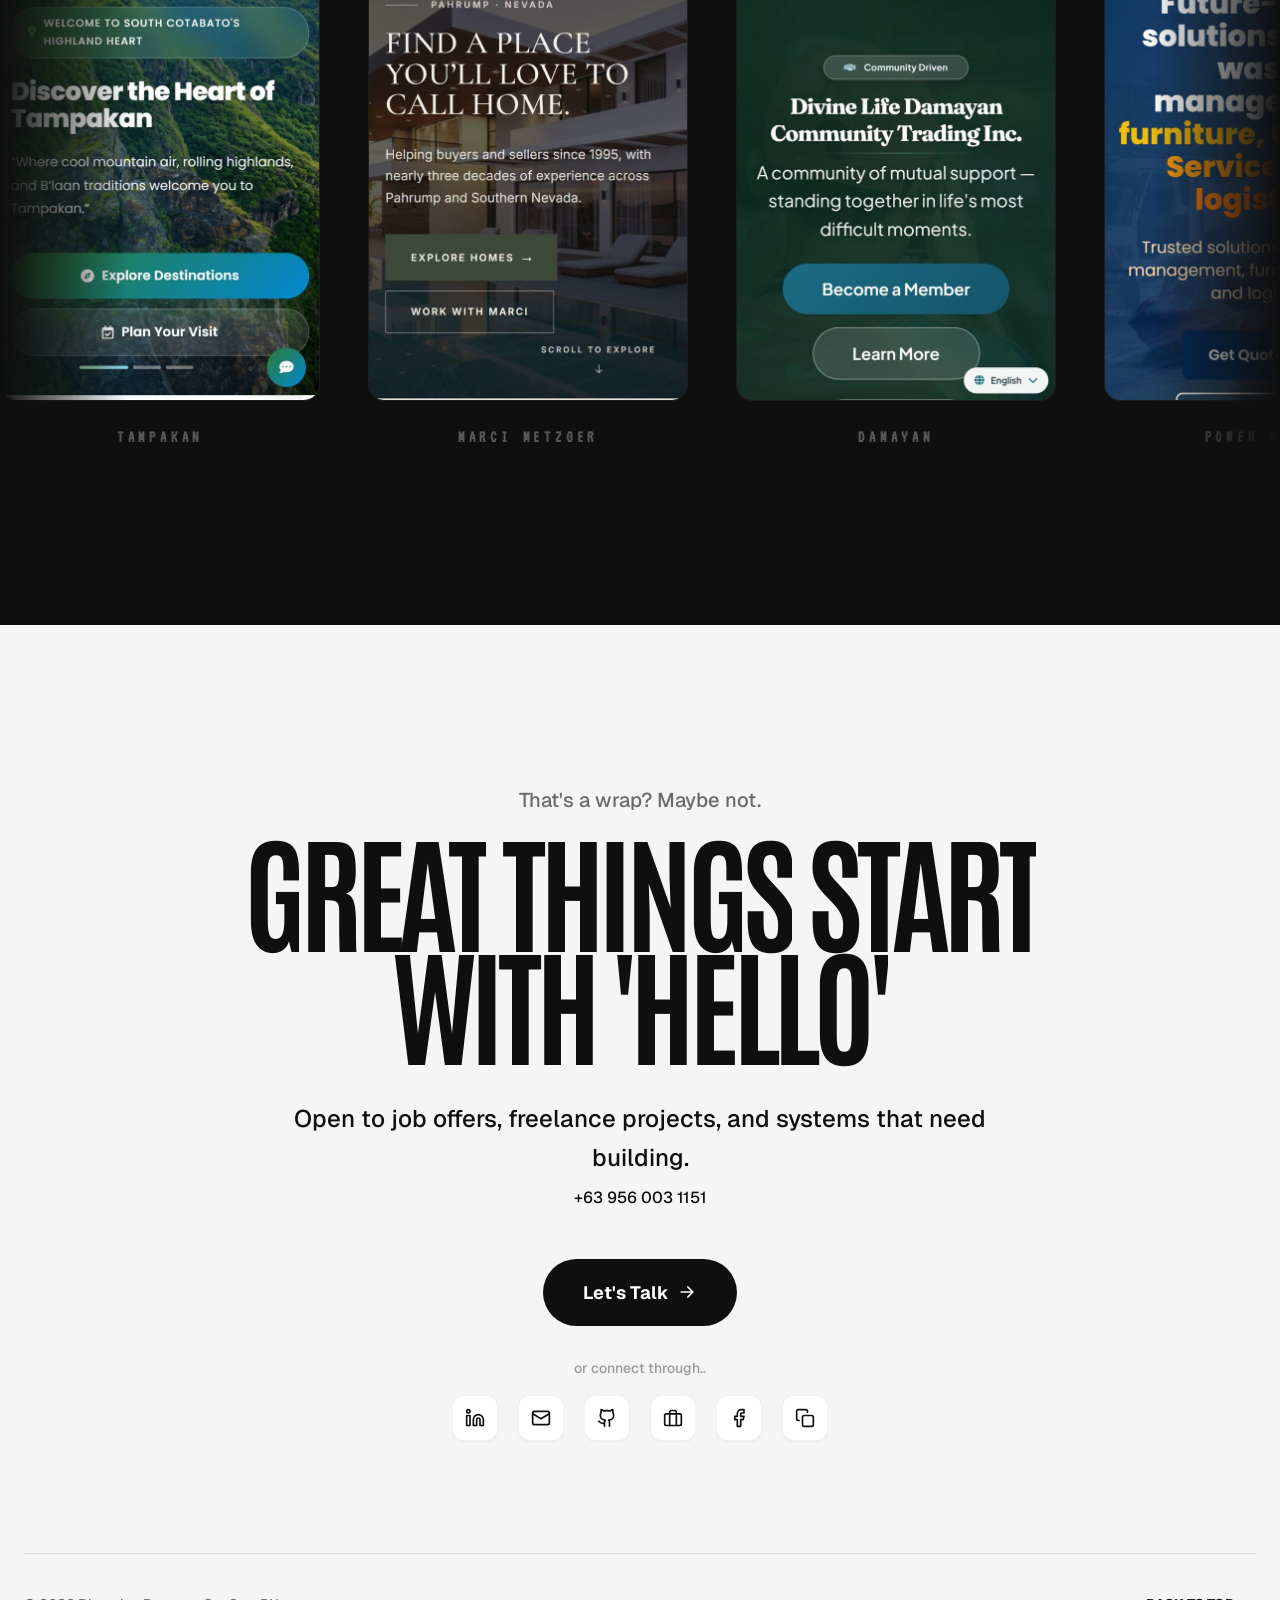
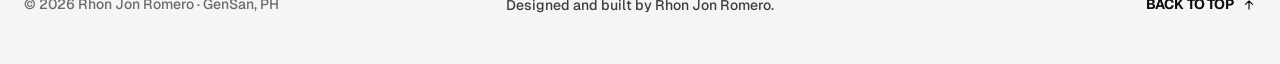
==== commit 19eabcc2: "Add homepage interactions and shared site behavior scripts - Implement loader functionality with a m" ====
--- a/index.html
+++ b/index.html
@@ -6,13 +6,13 @@
   <title>Rhon Jon Romero — Full-Stack Web Developer</title>
   <meta name="description" content="Rhon Jon Romero is a full-stack web developer from General Santos City, Philippines, building POS, attendance, and record-management systems with PHP & MySQL." />
   <meta name="author" content="Rhon Jon Romero" />
-  <meta name="theme-color" content="#ffffff" />
+  <meta name="theme-color" content="#0f0f0f" />
 
   <!-- Open Graph / social sharing -->
   <meta property="og:type" content="website" />
   <meta property="og:url" content="https://rj-romero.vercel.app" />
   <meta property="og:title" content="Rhon Jon Romero — Full-Stack Web Developer" />
-  <meta property="og:description" content="IT graduate & full-stack web developer from General Santos City. I build POS, attendance, and record-management systems with PHP, MySQL, and AI-assisted workflows." />
+  <meta property="og:description" content="IT graduate & Aspiring full-stack web developer from General Santos City. I build POS, attendance, and record-management systems with PHP, MySQL, and AI-assisted workflows." />
   <meta property="og:image" content="https://rj-romero.vercel.app/assets/og-image.png" />
   <meta property="og:image:width" content="1200" />
   <meta property="og:image:height" content="630" />
@@ -24,12 +24,22 @@
 
   <link rel="preconnect" href="https://fonts.googleapis.com" />
   <link rel="preconnect" href="https://fonts.gstatic.com" crossorigin />
-  <link href="https://fonts.googleapis.com/css2?family=Fraunces:opsz,wght@9..144,400;9..144,600;9..144,700&family=Space+Grotesk:wght@400;500;600&family=JetBrains+Mono:wght@400;500&display=swap" rel="stylesheet" />
-
-  <link rel="stylesheet" href="css/style.css" />
+  <link href="https://fonts.googleapis.com/css2?family=Antonio:wght@400;500;600;700&family=Geist:wght@400;500;600;700&family=VT323&display=swap" rel="stylesheet" />
+
+  <link rel="stylesheet" href="css/home.css" />
   <link rel="icon" href="assets/icon-192.png" type="image/png" />
   <link rel="apple-touch-icon" href="assets/icon-192.png" />
   <link rel="manifest" href="manifest.webmanifest" />
+  <script>
+    document.documentElement.classList.add("js"); // scroll-reveal start states only apply when JS runs
+    // hold the name back until the card ring starts spinning (home.js releases it)
+    // the orbit loader shows once per session (and never with reduced motion)
+    try {
+      if (sessionStorage.getItem("loaderSeen") || matchMedia("(prefers-reduced-motion: reduce)").matches)
+        document.documentElement.classList.add("no-loader");
+    } catch { document.documentElement.classList.add("no-loader"); }
+    if (!matchMedia("(prefers-reduced-motion: reduce)").matches) document.documentElement.classList.add("hero-wait");
+  </script>
   <script type="application/ld+json">
   {
     "@context": "https://schema.org",
@@ -77,380 +87,512 @@
   }
   </script>
 </head>
-<body>
+<body id="top">
   <a class="skip-link" href="#main">Skip to content</a>
-  <div class="progress-bar" id="progressBar"></div>
+
+  <!-- ================= LOADER (orbit rings) ================= -->
+  <div class="ldr" id="loader" aria-hidden="true">
+    <div class="ldr-main">
+      <div class="ldr-wrap">
+        <div class="c1">
+          <div class="c2">
+            <div class="c3">
+              <div class="rect1">
+                <div class="miniC"></div>
+                <div class="c4">
+                  <div class="rect2"><div class="rect3"></div></div>
+                </div>
+                <div class="c5"></div>
+                <div class="c6"></div>
+              </div>
+            </div>
+          </div>
+        </div>
+      </div>
+    </div>
+  </div>
 
   <!-- ================= NAV ================= -->
-  <header class="nav" id="top">
-    <div class="nav__logo-box">
-      <span class="nav__logo-glow" aria-hidden="true"></span>
-      <a class="nav__logo" href="#top">RJR<span class="accent">.</span></a>
-    </div>
-    <nav class="nav__links" id="navLinks">
-      <a href="#work">Work</a>
-      <a href="#stack">Stack</a>
-      <a href="#services">Services</a>
-      <a href="#contact">Contact</a>
-      <a href="resume">Résumé</a>
-    </nav>
-    <div class="nav__actions">
-      <button class="theme-toggle" id="soundToggle" aria-label="Toggle sound effects" title="Sound effects">
-        <span class="theme-toggle__icon" id="soundIcon"><svg class="vol-icon" viewBox="0 0 24 24" fill="none" stroke="currentColor" stroke-width="2" stroke-linecap="round" stroke-linejoin="round" aria-hidden="true"><path d="M11 5 6 9H2v6h4l5 4V5z" fill="currentColor" stroke="none"/><path d="M15 9.5a3.5 3.5 0 0 1 0 5"/><path d="M17.7 7a7 7 0 0 1 0 10"/><path d="M20.3 4.5a10.5 10.5 0 0 1 0 15"/></svg></span>
+  <header class="nav">
+    <div class="nav__pill">
+      <nav class="nav__side nav__side--left" aria-label="Primary">
+        <a class="roll" href="#about"><span data-t="About">About</span></a>
+        <a class="roll" href="#work"><span data-t="Work">Work</span></a>
+        <a class="roll" href="#lab"><span data-t="Gallery">Gallery</span></a>
+      </nav>
+      <a class="nav__logo" href="#top" aria-label="Back to top">RJR<span>.</span></a>
+      <nav class="nav__side nav__side--right" aria-label="Secondary">
+        <a class="roll" href="#services"><span data-t="Services">Services</span></a>
+        <a class="roll" href="#contact"><span data-t="Contact">Contact</span></a>
+        <a class="nav__cta" href="resume">
+          <span class="nav__cta-a">Résumé <svg viewBox="0 0 24 24" aria-hidden="true"><path d="M7 17 17 7M9 7h8v8"/></svg></span>
+          <span class="nav__cta-b" aria-hidden="true">Résumé <svg viewBox="0 0 24 24"><path d="M7 17 17 7M9 7h8v8"/></svg></span>
+        </a>
+      </nav>
+      <button class="nav__burger" id="navBurger" type="button" aria-label="Open menu" aria-expanded="false" aria-controls="mobileMenu">
+        <span></span><span></span>
       </button>
-      <button class="theme-toggle" id="themeToggle" aria-label="Toggle dark mode">
-        <span class="theme-toggle__icon">◐</span>
-      </button>
-      <button class="nav__burger" id="navBurger" aria-label="Open menu">☰</button>
     </div>
   </header>
+
+  <div class="menu" id="mobileMenu" hidden>
+    <a href="#about">About</a>
+    <a href="#work">Work</a>
+    <a href="#lab">Gallery</a>
+    <a href="#services">Services</a>
+    <a href="#contact">Contact</a>
+    <a href="resume">Résumé ↗</a>
+  </div>
 
   <main id="main">
     <!-- ================= HERO ================= -->
     <section class="hero">
-      <div class="hero__bg" aria-hidden="true">
-        <div class="hero__glow hero__glow--1"></div>
-      </div>
-
-      <div class="hero__grid">
-        <div class="hero__intro">
-          <p class="kicker reveal">
-            <span class="kicker__place">General Santos City, PH</span>
-            <span class="kicker__time" id="localTime">--:--</span>
+      <div class="hero__center">
+        <p class="hero__hello" aria-hidden="true">Hello, I'm</p>
+        <h1 class="hero__name">
+          <span>Rhon Jon</span>
+          <span>Romero</span>
+        </h1>
+      </div>
+
+      <!-- cards sit on a circle that slowly spins (positions set in home.js) -->
+      <div class="ring-clip" aria-hidden="true">
+        <div class="ring-wrap">
+          <div class="ring" id="ring">
+            <div class="ring__card"><div class="ring__face"><img src="assets/shots/tampakan-m700-sm.jpg" alt="" /></div></div>
+            <div class="ring__card"><div class="ring__face"><img src="assets/shots/tampakan-m0-sm.jpg" alt="" /></div></div>
+            <div class="ring__card"><div class="ring__face"><img src="assets/shots/damayan-m0-sm.jpg" alt="" /></div></div>
+            <div class="ring__card"><div class="ring__face"><img src="assets/shots/marci-m0-sm.jpg" alt="" /></div></div>
+            <div class="ring__card"><div class="ring__face"><img src="assets/shots/pg-m0-sm.jpg" alt="" /></div></div>
+            <div class="ring__card"><div class="ring__face"><img src="assets/shots/tampakan-m1500-sm.jpg" alt="" /></div></div>
+            <div class="ring__card"><div class="ring__face"><img src="assets/shots/damayan-m2400-sm.jpg" alt="" /></div></div>
+            <div class="ring__card"><div class="ring__face"><img src="assets/shots/marci-m1500-sm.jpg" alt="" /></div></div>
+            <div class="ring__card"><div class="ring__face"><img src="assets/shots/damayan-m700-sm.jpg" alt="" /></div></div>
+            <div class="ring__card"><div class="ring__face"><img src="assets/shots/tampakan-m2400-sm.jpg" alt="" /></div></div>
+            <div class="ring__card"><div class="ring__face"><img src="assets/shots/marci-m700-sm.jpg" alt="" /></div></div>
+          </div>
+        </div>
+      </div>
+
+      <div class="hero__foot">
+        <p class="hero__sub">
+          IT graduate &amp; Aspiring full-stack web developer from General Santos City. Turning manual
+          ideas into working and deployable web systems.
+        </p>
+        <div class="hero__actions">
+          <a class="btn-glass" href="#contact">
+            <span>Let's Connect</span>
+            <span class="btn-glass__icon"><svg viewBox="0 0 24 24" aria-hidden="true"><path d="M7 17 17 7M9 7h8v8"/></svg></span>
+          </a>
+          <span class="status"><span class="status__dot"></span>Available for work</span>
+        </div>
+      </div>
+    </section>
+
+    <!-- ================= BIO ================= -->
+    <section class="bio" id="about">
+      <h2 class="sr-only">About me</h2>
+      <p class="bio__text" id="bioText">
+        Information Technology graduate with hands-on experience in developing, deploying, and
+        maintaining web-based systems for real clients. Experienced in PHP, MySQL, JavaScript,
+        REST APIs, responsive UI development, and system maintenance. Familiar with Git/GitHub, web
+        hosting, databases, and third-party integrations. Developed and maintained a production
+        membership and referral management system serving <strong>1,200+ registered members</strong>,
+        demonstrating strong problem-solving and technical abilities.
+      </p>
+      <div class="bio__stats">
+        <div><strong><span id="repoCount">27</span>+</strong><span>Public repositories</span></div>
+        <div><strong>25+</strong><span>Systems shipped</span></div>
+        <div><strong id="localTime">--:--</strong><span>General Santos City, PH</span></div>
+      </div>
+    </section>
+
+    <!-- ================= WORK (sticky stacking cards) ================= -->
+    <section class="work" id="work">
+      <div class="section-head section-head--dark">
+        <p class="eyebrow">Selected Work</p>
+        <h2 class="display">Things I've built</h2>
+        <p class="lede">Systems in production and on GitHub.</p>
+      </div>
+
+      <div class="stack" id="stackCards">
+        <div class="stack__slot">
+          <article class="pcard">
+            <div class="pcard__info">
+              <div>
+                <p class="pcard__meta">2026 <i>•</i> Membership Platform <span class="pcard__live">Live</span></p>
+                <h3 class="pcard__title">Divine Life Damayan</h3>
+                <p class="pcard__desc">Membership &amp; mutual-aid platform serving 1,200+ members — CMS-managed landing pages, over-the-counter payments, and English / Tagalog / Cebuano support.</p>
+                <ul class="pcard__tags"><li>PHP</li><li>MySQL</li><li>CMS</li><li>i18n</li></ul>
+              </div>
+              <div class="pcard__actions">
+                <a class="pill pill--solid" href="https://divinelifedamayan.com" target="_blank" rel="noopener">Live Site ↗</a>
+                <a class="pill" href="projects/divine-life-damayan">Case Study</a>
+              </div>
+            </div>
+            <div class="pcard__shot"><img src="assets/damayan-cover.jpg" alt="Divine Life Damayan homepage" loading="lazy" /></div>
+          </article>
+        </div>
+        <div class="stack__slot">
+          <article class="pcard">
+            <div class="pcard__info">
+              <div>
+                <p class="pcard__meta">2026 <i>•</i> Tourism Platform <span class="pcard__live">Live</span></p>
+                <h3 class="pcard__title">Tampakan Tourism</h3>
+                <p class="pcard__desc">Official tourism site for the Municipality of Tampakan — destinations, an interactive tourist map, tour-guide booking and verification, events, live weather, and a Gemini-powered visitor assistant, backed by admin and resort-manager dashboards.</p>
+                <ul class="pcard__tags"><li>PHP</li><li>MySQL</li><li>Gemini API</li><li>Maps</li></ul>
+              </div>
+              <div class="pcard__actions">
+                <a class="pill pill--solid" href="https://tampakantourism.site.je/" target="_blank" rel="noopener">Live Site ↗</a>
+                <a class="pill" href="https://github.com/Git-branches/TampakanTourism" target="_blank" rel="noopener">GitHub</a>
+              </div>
+            </div>
+            <div class="pcard__shot"><img src="assets/tampakan-cover.jpg" alt="Tampakan Tourism homepage" loading="lazy" /></div>
+          </article>
+        </div>
+        <div class="stack__slot">
+          <article class="pcard">
+            <div class="pcard__info">
+              <div>
+                <p class="pcard__meta">2026 <i>•</i> Real Estate Redesign <span class="pcard__live">Live</span></p>
+                <h3 class="pcard__title">Marci Metzger Realty</h3>
+                <p class="pcard__desc">Homepage redesign for a Pahrump, Nevada realtor — property search with the original seven filters, photo gallery with lightbox, motion system, and a working contact form. Static HTML, CSS, and JavaScript.</p>
+                <ul class="pcard__tags"><li>HTML</li><li>CSS</li><li>JavaScript</li><li>Responsive</li></ul>
+              </div>
+              <div class="pcard__actions">
+                <a class="pill pill--solid" href="https://marci-metzger-realestate.vercel.app/" target="_blank" rel="noopener">Live Site ↗</a>
+                <a class="pill" href="https://github.com/Git-branches/Junior-Web-Builder-Assignment" target="_blank" rel="noopener">GitHub</a>
+              </div>
+            </div>
+            <div class="pcard__shot"><img src="assets/marci-cover.jpg" alt="Marci Metzger real estate homepage" loading="lazy" /></div>
+          </article>
+        </div>
+        <div class="stack__slot">
+          <article class="pcard">
+            <div class="pcard__info">
+              <div>
+                <p class="pcard__meta">2025 <i>•</i> Corporate Site <span class="pcard__live">Live</span></p>
+                <h3 class="pcard__title">Power Giant RMT</h3>
+                <p class="pcard__desc">Corporate site for a multi-service company — oils, waste management, cleaning, and logistics — with a service catalog, testimonials, and quote requests.</p>
+                <ul class="pcard__tags"><li>PHP</li><li>MySQL</li><li>Quotes</li></ul>
+              </div>
+              <div class="pcard__actions">
+                <a class="pill pill--solid" href="https://powergiantrmt.com" target="_blank" rel="noopener">Live Site ↗</a>
+                <a class="pill" href="projects/power-giant-rmt">Case Study</a>
+              </div>
+            </div>
+            <div class="pcard__shot"><img src="assets/powergiant-cover.jpg" alt="Power Giant RMT homepage" loading="lazy" /></div>
+          </article>
+        </div>
+      </div>
+    </section>
+
+    <!-- ================= MORE PROJECTS (archive deck) ================= -->
+    <section class="archive" id="projects">
+      <div class="section-head section-head--dark">
+        <p class="eyebrow">More Projects</p>
+        <h2 class="display">Systems on GitHub</h2>
+        <p class="lede">Capstone work and school systems — each one replaced a manual process.</p>
+      </div>
+
+      <div class="deck" id="deck">
+        <div class="deck__stage">
+          <article class="acard">
+            <div class="acard__top"><span>2025</span><span class="acard__dot"></span></div>
+            <div class="acard__mid">
+              <p class="acard__cat">Capstone · Published</p>
+              <h3 class="acard__title">POS &amp; Financial Reporting</h3>
+              <p class="acard__desc">Barcode checkout, inventory, and synced financial reports. SUS 77.17, published in IJVRA 2026.</p>
+            </div>
+            <p class="acard__tech">PHP · MySQL · Barcode</p>
+            <div class="acard__links">
+              <a href="https://github.com/Git-branches/POS-with-Barcode" target="_blank" rel="noopener">GitHub ↗</a>
+              <a href="https://doi.org/10.56975/ijvra.v4i2.700782" target="_blank" rel="noopener">Paper ↗</a>
+            </div>
+          </article>
+          <article class="acard">
+            <div class="acard__top"><span>2025</span><span class="acard__dot"></span></div>
+            <div class="acard__mid">
+              <p class="acard__cat">Web App</p>
+              <h3 class="acard__title">QR Attendance</h3>
+              <p class="acard__desc">Students scan a QR code and records land in a live dashboard — no more paper logbooks.</p>
+            </div>
+            <p class="acard__tech">PHP · MySQL · QR</p>
+            <div class="acard__links">
+              <a href="https://github.com/Git-branches/qr-attendance-" target="_blank" rel="noopener">GitHub ↗</a>
+            </div>
+          </article>
+          <article class="acard">
+            <div class="acard__top"><span>2025</span><span class="acard__dot"></span></div>
+            <div class="acard__mid">
+              <p class="acard__cat">Agri-Tech</p>
+              <h3 class="acard__title">Cropsight v2</h3>
+              <p class="acard__desc">Crop monitoring for farmers and agri-technicians, rebuilt with a chatbot assistant.</p>
+            </div>
+            <p class="acard__tech">PHP · Chatbot · UI/UX</p>
+            <div class="acard__links">
+              <a href="https://github.com/Git-branches/Cropsightv2" target="_blank" rel="noopener">GitHub ↗</a>
+            </div>
+          </article>
+          <article class="acard">
+            <div class="acard__top"><span>2024</span><span class="acard__dot"></span></div>
+            <div class="acard__mid">
+              <p class="acard__cat">Records System</p>
+              <h3 class="acard__title">Drivers ID &amp; Licensing</h3>
+              <p class="acard__desc">Application, renewal, and record lookup for driver licenses in one portal.</p>
+            </div>
+            <p class="acard__tech">PHP · MySQL · Records</p>
+            <div class="acard__links">
+              <a href="https://github.com/Git-branches/Driivers-ID-Licensing-and-Record-Information-System" target="_blank" rel="noopener">GitHub ↗</a>
+            </div>
+          </article>
+          <article class="acard">
+            <div class="acard__top"><span>2024</span><span class="acard__dot"></span></div>
+            <div class="acard__mid">
+              <p class="acard__cat">Scheduling</p>
+              <h3 class="acard__title">Classroom Sched v2</h3>
+              <p class="acard__desc">Untangles room conflicts and teacher loads for schools.</p>
+            </div>
+            <p class="acard__tech">PHP · MySQL</p>
+            <div class="acard__links">
+              <a href="https://github.com/Git-branches/Classroom-schedv2" target="_blank" rel="noopener">GitHub ↗</a>
+            </div>
+          </article>
+          <p class="deck__more">
+            <a class="pill" href="https://github.com/Git-branches?tab=repositories" target="_blank" rel="noopener">All <span id="repoTotal">27</span>+ repositories on GitHub ↗</a>
           </p>
-          <h1 class="hero__title reveal">
-            Converting <em class="rotator" id="rotator">Manual Workflows</em> into Deployable Web Systems.
-          </h1>
-          <p class="hero__sub reveal">
-            I'm <strong>Rhon Jon Romero</strong> — a BS Information Technology graduate from South East
-            Asian Institute of Technology and an <strong>aspiring junior full stack developer</strong>.
-            I build and deploy production systems for real clients: membership platforms,
-            point-of-sale, and corporate sites that people use every day.
-          </p>
-
-          <div class="hero__meta reveal">
-            <a class="btn btn--primary" href="#work">See my work ↓</a>
-            <a class="btn btn--ghost" href="mailto:ejromero294@gmail.com">Get in touch</a>
-            <span class="badge-live"><span class="badge-live__dot"></span> Open to work</span>
-          </div>
-
-          <div class="hero__stats reveal">
-            <div class="stat">
-              <span class="stat__num" data-count="27" id="repoCount">0</span><span class="stat__plus">+</span>
-              <span class="stat__label">Public repositories</span>
-            </div>
-            <div class="stat">
-              <span class="stat__num" data-count="17">0</span><span class="stat__plus">+</span>
-              <span class="stat__label">Systems shipped</span>
-            </div>
-          </div>
-        </div>
-
-        <figure class="hero__visual reveal">
-          <div class="hero__sprite" id="heroSprite" role="img"
-            aria-label="Pixel-art figure of Rhon Jon Romero — in graduation attire in light mode, in developer clothes in dark mode"></div>
-        </figure>
-      </div>
-    </section>
-
-    <!-- ================= SKILLS TICKER ================= -->
-    <div class="ticker" aria-hidden="true">
-      <div class="ticker__track" id="tickerTrack">
-        <div class="ticker__group">
-          <span class="ticker__item"><img class="ticker__icon" src="https://cdn.simpleicons.org/php" alt="" loading="lazy" onerror="this.remove()" />PHP</span><span class="ticker__sep">·</span>
-          <span class="ticker__item"><img class="ticker__icon" src="https://cdn.simpleicons.org/mysql" alt="" loading="lazy" onerror="this.remove()" />MySQL</span><span class="ticker__sep">·</span>
-          <span class="ticker__item"><img class="ticker__icon" src="https://cdn.simpleicons.org/postgresql" alt="" loading="lazy" onerror="this.remove()" />PostgreSQL</span><span class="ticker__sep">·</span>
-          <span class="ticker__item"><img class="ticker__icon" src="https://cdn.simpleicons.org/javascript" alt="" loading="lazy" onerror="this.remove()" />JavaScript</span><span class="ticker__sep">·</span>
-          <span class="ticker__item"><img class="ticker__icon" src="https://cdn.simpleicons.org/react" alt="" loading="lazy" onerror="this.remove()" />React</span><span class="ticker__sep">·</span>
-          <span class="ticker__item"><img class="ticker__icon" src="https://cdn.simpleicons.org/nodedotjs" alt="" loading="lazy" onerror="this.remove()" />Node.js</span><span class="ticker__sep">·</span>
-          <span class="ticker__item"><img class="ticker__icon" src="https://cdn.simpleicons.org/laravel" alt="" loading="lazy" onerror="this.remove()" />Laravel</span><span class="ticker__sep">·</span>
-          <span class="ticker__item"><img class="ticker__icon" src="https://cdn.simpleicons.org/openjdk" alt="" loading="lazy" onerror="this.remove()" />Java</span><span class="ticker__sep">·</span>
-          <span class="ticker__item"><svg class="ticker__icon ticker__icon--accent" style="color:#0ea5e9" viewBox="0 0 24 24" fill="currentColor" aria-hidden="true"><path d="M17 7h-3v2h3a3 3 0 1 1 0 6h-3v2h3a5 5 0 0 0 0-10zm-7 8H7a3 3 0 1 1 0-6h3V7H7a5 5 0 0 0 0 10h3v-2zm-2-4h8v2H8v-2z"/></svg>REST API</span><span class="ticker__sep">·</span>
-          <span class="ticker__item"><svg class="ticker__icon ticker__icon--accent" style="color:#2563eb" viewBox="0 0 24 24" fill="currentColor" aria-hidden="true"><path d="M12 2a5 5 0 0 0-5 5v3H6a2 2 0 0 0-2 2v8a2 2 0 0 0 2 2h12a2 2 0 0 0 2-2v-8a2 2 0 0 0-2-2h-1V7a5 5 0 0 0-5-5zm-3 5a3 3 0 1 1 6 0v3H9V7zm3 6a2 2 0 0 1 1 3.73V19h-2v-2.27A2 2 0 0 1 12 13z"/></svg>OAuth</span><span class="ticker__sep">·</span>
-          <span class="ticker__item"><img class="ticker__icon" src="https://cdn.simpleicons.org/tailwindcss" alt="" loading="lazy" onerror="this.remove()" />Tailwind CSS</span><span class="ticker__sep">·</span>
-          <span class="ticker__item"><img class="ticker__icon" src="https://cdn.simpleicons.org/bootstrap" alt="" loading="lazy" onerror="this.remove()" />Bootstrap</span><span class="ticker__sep">·</span>
-          <span class="ticker__item"><img class="ticker__icon" src="https://cdn.simpleicons.org/html5" alt="" loading="lazy" onerror="this.remove()" />HTML5</span><span class="ticker__sep">·</span>
-          <span class="ticker__item"><img class="ticker__icon" src="https://cdn.simpleicons.org/css" alt="" loading="lazy" onerror="this.remove()" />CSS3</span><span class="ticker__sep">·</span>
-          <span class="ticker__item"><svg class="ticker__icon ticker__icon--accent" style="color:#8b5cf6" viewBox="0 0 24 24" fill="currentColor" aria-hidden="true"><path d="M3 4h13a1 1 0 0 1 1 1v3h-2V6H4v8h7v2H3a1 1 0 0 1-1-1V5a1 1 0 0 1 1-1zm12 6h6a1 1 0 0 1 1 1v9a1 1 0 0 1-1 1h-6a1 1 0 0 1-1-1v-9a1 1 0 0 1 1-1zm1 2v6h4v-6h-4z"/></svg>Responsive UI/UX</span><span class="ticker__sep">·</span>
-          <span class="ticker__item"><svg class="ticker__icon ticker__icon--accent" style="color:#22c55e" viewBox="0 0 24 24" fill="currentColor" aria-hidden="true"><path d="M4 3h16a2 2 0 0 1 2 2v10a2 2 0 0 1-2 2H8l-5 4V5a2 2 0 0 1 1-2zm3 5h10v2H7V8zm0 4h7v2H7v-2z"/></svg>SMS Integration</span><span class="ticker__sep">·</span>
-          <span class="ticker__item"><img class="ticker__icon" src="https://cdn.simpleicons.org/xampp" alt="" loading="lazy" onerror="this.remove()" />XAMPP</span><span class="ticker__sep">·</span>
-          <span class="ticker__item"><img class="ticker__icon" src="https://cdn.simpleicons.org/cpanel" alt="" loading="lazy" onerror="this.remove()" />cPanel</span><span class="ticker__sep">·</span>
-          <span class="ticker__item"><svg class="ticker__icon ticker__icon--accent" style="color:#2563eb" viewBox="0 0 24 24" fill="currentColor" aria-hidden="true"><path d="M8.7 8.3 5 12l3.7 3.7-1.4 1.4L2.2 12l5.1-5.1zm6.6 0L19 12l-3.7 3.7 1.4 1.4L21.8 12l-5.1-5.1z"/></svg>VS Code</span><span class="ticker__sep">·</span>
-          <span class="ticker__item"><img class="ticker__icon" src="https://cdn.simpleicons.org/hostinger" alt="" loading="lazy" onerror="this.remove()" />Hostinger</span><span class="ticker__sep">·</span>
-          <span class="ticker__item"><img class="ticker__icon" src="https://cdn.simpleicons.org/git" alt="" loading="lazy" onerror="this.remove()" />Git</span><span class="ticker__sep">·</span>
-          <span class="ticker__item"><img class="ticker__icon" src="https://cdn.simpleicons.org/claude" alt="" loading="lazy" onerror="this.remove()" />Claude Code</span><span class="ticker__sep">·</span>
-          <span class="ticker__item"><svg class="ticker__icon ticker__icon--accent" style="color:#10a37f" viewBox="0 0 24 24" fill="currentColor" aria-hidden="true"><path d="M12 2l2.4 7.6L22 12l-7.6 2.4L12 22l-2.4-7.6L2 12l7.6-2.4z"/></svg>ChatGPT</span><span class="ticker__sep">·</span>
-        </div>
-      </div>
+        </div>
+      </div>
+    </section>
+
+    <!-- ================= SERVICES ================= -->
+    <section class="services" id="services">
+      <div class="section-head section-head--dark section-head--left">
+        <p class="eyebrow rv rv-eyebrow">Where I Can Help</p>
+        <h2 class="display rv" data-words>From paper to production</h2>
+        <p class="lede rv rv-fade" style="--d: 0.35s">…and everything in between, to get your system live.</p>
+      </div>
+
+      <div class="svc-list" id="stack">
+        <article class="svc rv rv-card">
+          <div class="svc__body">
+            <h3 class="svc__title">Business Systems</h3>
+            <p class="svc__desc">POS with barcode scanning, attendance, scheduling, and record management — built around how your business actually runs.</p>
+            <p class="svc__tech">POS · Attendance · Inventory · Records · Reporting</p>
+          </div>
+          <div class="svc__icons" aria-hidden="true">
+            <svg class="svc__svg" viewBox="0 0 24 24"><path d="M5 2h14v20l-3-2-2 2-2-2-2 2-2-2-3 2z"/><path d="M9 7h6M9 11h6M9 15h4"/></svg>
+          </div>
+        </article>
+        <article class="svc rv rv-card">
+          <div class="svc__body">
+            <h3 class="svc__title">Frontend Development</h3>
+            <p class="svc__tech">Tailwind CSS · Bootstrap · JavaScript · HTML5 · CSS3 · Responsive UI/UX</p>
+          </div>
+          <div class="svc__icons" aria-hidden="true">
+            <img src="https://cdn.simpleicons.org/html5" alt="" loading="lazy" />
+            <img src="https://cdn.simpleicons.org/javascript" alt="" loading="lazy" />
+            <img src="https://cdn.simpleicons.org/tailwindcss" alt="" loading="lazy" />
+          </div>
+        </article>
+        <article class="svc rv rv-card">
+          <div class="svc__body">
+            <h3 class="svc__title">Backend &amp; Databases</h3>
+            <p class="svc__tech">PHP · Java · REST APIs · OAuth · MySQL · PostgreSQL</p>
+          </div>
+          <div class="svc__icons" aria-hidden="true">
+            <img src="https://cdn.simpleicons.org/php" alt="" loading="lazy" />
+            <img src="https://cdn.simpleicons.org/mysql" alt="" loading="lazy" />
+            <img src="https://cdn.simpleicons.org/postgresql" alt="" loading="lazy" />
+          </div>
+        </article>
+        <article class="svc rv rv-card">
+          <div class="svc__body">
+            <h3 class="svc__title">AI &amp; Integrations</h3>
+            <p class="svc__desc">Chatbot assistants and AI-assisted workflows built into existing systems, like the Gemini-powered assistant in Tampakan Tourism and the chatbot in Cropsight v2.</p>
+            <p class="svc__tech">Claude · ChatGPT · Gemini · Semaphore · PhilSMS · UniSMS · Web3Forms</p>
+          </div>
+          <div class="svc__icons" aria-hidden="true">
+            <img src="https://cdn.simpleicons.org/claude" alt="" loading="lazy" />
+            <img src="https://cdn.simpleicons.org/googlegemini" alt="" loading="lazy" />
+          </div>
+        </article>
+        <article class="svc rv rv-card">
+          <div class="svc__body">
+            <h3 class="svc__title">Tools &amp; Deployment</h3>
+            <p class="svc__tech">Git &amp; GitHub · VS Code · XAMPP · cPanel · Hostinger · Vercel · Netlify</p>
+          </div>
+          <div class="svc__icons" aria-hidden="true">
+            <img src="https://cdn.simpleicons.org/git" alt="" loading="lazy" />
+            <img src="https://cdn.simpleicons.org/cpanel" alt="" loading="lazy" />
+            <img src="https://cdn.simpleicons.org/vercel/111111" alt="" loading="lazy" />
+          </div>
+        </article>
+      </div>
+    </section>
+
+    <!-- ================= EXPERIENCE & EDUCATION ================= -->
+    <section class="edu" id="experience">
+      <div class="section-head">
+        <h2 class="display rv" data-words>Experience <span class="muted">&amp; Education</span></h2>
+      </div>
+
+      <div class="edu__grid">
+        <div>
+          <h3 class="edu__label rv rv-line">Work Experience</h3>
+          <div class="tl">
+            <div class="tl__item rv rv-tl">
+              <p class="tl__date">May 2026 – Aug 2026 <span class="tl__badge">Project-based</span></p>
+              <h4 class="tl__title">Divine Life Damayan Community Inc.</h4>
+              <p class="tl__role">Full Stack Developer</p>
+              <p class="tl__note">Membership &amp; referral system for 1,200+ members, multilingual CMS, live production deploys.</p>
+            </div>
+            <div class="tl__item rv rv-tl">
+              <p class="tl__date">Nov 2025 – Dec 2025 <span class="tl__badge">Project-based</span></p>
+              <h4 class="tl__title">PowerGiant RMT</h4>
+              <p class="tl__role">Backend Developer</p>
+              <p class="tl__note">PHP &amp; MySQL backend, live deployment, client-driven improvements.</p>
+            </div>
+            <div class="tl__item rv rv-tl">
+              <p class="tl__date">Aug 2025 – Nov 2025</p>
+              <h4 class="tl__title">Manulife, Koronadal</h4>
+              <p class="tl__role">IT Staff (OJT)</p>
+              <p class="tl__note">Document processing and day-to-day computer support.</p>
+            </div>
+          </div>
+        </div>
+
+        <div>
+          <h3 class="edu__label rv rv-line">Education &amp; Research</h3>
+          <div class="tl">
+            <div class="tl__item rv rv-tl">
+              <p class="tl__date">2022 – 2026</p>
+              <h4 class="tl__title">South East Asian Institute of Technology</h4>
+              <p class="tl__role">BS Information Technology</p>
+              <p class="tl__note">Tupi, South Cotabato, Philippines</p>
+            </div>
+          </div>
+
+          <div class="cert rv rv-rise">
+            <div class="cert__head">
+              <h4 class="cert__title">POS &amp; Financial Reporting Systems in Retail</h4>
+              <span class="cert__tag">IJVRA</span>
+            </div>
+            <p class="cert__desc">Co-authored research on how POS and financial reporting systems drive retail performance and customer satisfaction. Vol. 4, Issue 2, pp. 773–787.</p>
+            <a class="cert__link" href="https://doi.org/10.56975/ijvra.v4i2.700782" target="_blank" rel="noopener">February 2026 · doi:10.56975/ijvra.v4i2.700782 ↗</a>
+          </div>
+
+          <h4 class="edu__sub rv rv-rise">Currently Learning</h4>
+          <ul class="dots">
+            <li class="rv rv-rise"><strong>React &amp; Node.js:</strong> component-driven frontends and JavaScript backends.</li>
+            <li class="rv rv-rise"><strong>Laravel:</strong> moving PHP projects onto a modern framework.</li>
+          </ul>
+        </div>
+      </div>
+    </section>
+
+    <!-- ================= GALLERY / LAB ================= -->
+    <section class="lab" id="lab">
+      <div class="section-head section-head--dark">
+        <p class="eyebrow rv rv-eyebrow">From the Field</p>
+        <h2 class="display display--xl rv" data-words>Screens in production</h2>
+        <p class="lede lede--soft rv rv-fade" style="--d: 0.35s">Live sites, captured on a phone screen</p>
+      </div>
+
+      <div class="marquee rv rv-marquee" aria-label="Project screenshots">
+        <div class="marquee__track" id="marqueeTrack">
+          <figure class="poster"><div class="poster__img"><img src="assets/shots/tampakan-m0.jpg" alt="Tampakan Tourism homepage on mobile" width="640" height="960" loading="lazy" /></div><figcaption>Tampakan</figcaption></figure>
+          <figure class="poster"><div class="poster__img"><img src="assets/shots/marci-m0.jpg" alt="Marci Metzger homepage on mobile" width="640" height="960" loading="lazy" /></div><figcaption>Marci Metzger</figcaption></figure>
+          <figure class="poster"><div class="poster__img"><img src="assets/shots/damayan-m0.jpg" alt="Divine Life Damayan homepage on mobile" width="640" height="960" loading="lazy" /></div><figcaption>Damayan</figcaption></figure>
+          <figure class="poster"><div class="poster__img"><img src="assets/shots/pg-m0.jpg" alt="Power Giant RMT homepage on mobile" width="640" height="960" loading="lazy" /></div><figcaption>Power Giant</figcaption></figure>
+          <figure class="poster"><div class="poster__img"><img src="assets/shots/tampakan-m1500.jpg" alt="Tampakan destination cards" width="640" height="960" loading="lazy" /></div><figcaption>Destinations</figcaption></figure>
+          <figure class="poster"><div class="poster__img"><img src="assets/shots/marci-m1500.jpg" alt="Marci Metzger buyer and seller sections" width="640" height="960" loading="lazy" /></div><figcaption>Buy or Sell</figcaption></figure>
+          <figure class="poster"><div class="poster__img"><img src="assets/shots/damayan-m2400.jpg" alt="Damayan member products" width="640" height="960" loading="lazy" /></div><figcaption>Products</figcaption></figure>
+          <figure class="poster"><div class="poster__img"><img src="assets/shots/tampakan-m2400.jpg" alt="Tampakan things-to-do categories" width="640" height="960" loading="lazy" /></div><figcaption>Activities</figcaption></figure>
+          <figure class="poster"><div class="poster__img"><img src="assets/shots/marci-m700.jpg" alt="Marci Metzger stats section" width="640" height="960" loading="lazy" /></div><figcaption>Stats</figcaption></figure>
+          <figure class="poster"><div class="poster__img"><img src="assets/shots/damayan-m700.jpg" alt="Damayan programs" width="640" height="960" loading="lazy" /></div><figcaption>Programs</figcaption></figure>
+        </div>
+      </div>
+    </section>
+
+    <!-- ================= CONTACT ================= -->
+    <section class="contact" id="contact">
+      <p class="contact__kicker rv rv-rise">That's a wrap? Maybe not.</p>
+      <h2 class="contact__title rv" data-words style="--d: 0.15s">Great things start<br />with 'Hello'</h2>
+      <p class="contact__text rv rv-rise" style="--d: 0.55s">
+        Open to job offers, freelance projects, and systems that need building.
+        <a class="contact__phone" href="tel:+639560031151">+63 956 003 1151</a>
+      </p>
+
+      <button class="btn-dark rv rv-pop" type="button" id="openForm" style="--d: 0.7s">
+        Let's Talk
+        <svg viewBox="0 0 24 24" aria-hidden="true"><path d="M5 12h14M13 6l6 6-6 6"/></svg>
+      </button>
+
+      <p class="contact__or rv rv-fade" style="--d: 0.85s">or connect through..</p>
+      <div class="socials rv rv-socials" style="--d: 0.9s">
+        <a href="https://www.linkedin.com/in/ej-romero-bba17238b" target="_blank" rel="noopener" aria-label="LinkedIn">
+          <svg viewBox="0 0 24 24"><path d="M16 8a6 6 0 0 1 6 6v7h-4v-7a2 2 0 0 0-4 0v7h-4v-7a6 6 0 0 1 6-6zM2 9h4v12H2zM4 2a2 2 0 1 1 0 4 2 2 0 0 1 0-4z"/></svg>
+        </a>
+        <a href="mailto:ejromero294@gmail.com" aria-label="Email">
+          <svg viewBox="0 0 24 24"><rect x="2" y="4" width="20" height="16" rx="2"/><path d="m22 7-10 6L2 7"/></svg>
+        </a>
+        <a href="https://github.com/Git-branches" target="_blank" rel="noopener" aria-label="GitHub">
+          <svg viewBox="0 0 24 24"><path d="M15 22v-4a4.8 4.8 0 0 0-1-3.5c3 0 6-2 6-5.5.08-1.25-.27-2.48-1-3.5.28-1.15.28-2.35 0-3.5 0 0-1 0-3 1.5-2.64-.5-5.36-.5-8 0C6 2 5 2 5 2c-.3 1.15-.3 2.35 0 3.5A5.4 5.4 0 0 0 4 9c0 3.5 3 5.5 6 5.5-.39.49-.68 1.05-.85 1.65S8.93 17.38 9 18v4M9 18c-4.51 2-5-2-7-2"/></svg>
+        </a>
+        <a href="https://ph.jobstreet.com/profiles/rhonjong-romero-m8LWX00L8B" target="_blank" rel="noopener" aria-label="JobStreet">
+          <svg viewBox="0 0 24 24"><rect x="2" y="7" width="20" height="14" rx="2"/><path d="M16 21V5a2 2 0 0 0-2-2h-4a2 2 0 0 0-2 2v16"/></svg>
+        </a>
+        <a href="https://www.facebook.com/ejromero995" target="_blank" rel="noopener" aria-label="Facebook">
+          <svg viewBox="0 0 24 24"><path d="M18 2h-3a5 5 0 0 0-5 5v3H7v4h3v8h4v-8h3l1-4h-4V7a1 1 0 0 1 1-1h3z"/></svg>
+        </a>
+        <button type="button" id="copyEmail" aria-label="Copy email address" title="Copy email">
+          <svg viewBox="0 0 24 24"><rect x="9" y="9" width="13" height="13" rx="2"/><path d="M5 15H4a2 2 0 0 1-2-2V4a2 2 0 0 1 2-2h9a2 2 0 0 1 2 2v1"/></svg>
+        </button>
+      </div>
+    </section>
+  </main>
+
+  <footer class="footer">
+    <div class="footer__rule"></div>
+    <div class="footer__row">
+      <p class="footer__copy">© <span id="year"></span> Rhon Jon Romero · GenSan, PH</p>
+      <p class="footer__note">Designed and built by Rhon Jon Romero.</p>
+      <a class="footer__top" href="#top">Back to top <svg viewBox="0 0 24 24" aria-hidden="true"><path d="M12 19V5M6 11l6-6 6 6"/></svg></a>
     </div>
-
-    <!-- ================= WORK ================= -->
-    <section class="section" id="work">
-      <div class="section__head reveal">
-        <span class="section__index mono">01</span>
-        <h2 class="section__title" data-i18n="title_work">Things I've Built</h2>
-        <p class="section__note mono" data-i18n="note_work">systems in production &amp; on GitHub</p>
-      </div>
-
-      <ol class="ledger">
-        <li class="ledger__row ledger__row--thumb reveal">
-          <span class="ledger__num mono">001</span>
-          <img class="ledger__thumb" src="assets/damayan-thumb.jpg" alt="Divine Life Damayan homepage preview" loading="lazy" />
-          <div class="ledger__body">
-            <h3 class="ledger__title">Divine Life Damayan <span class="ledger__live mono">● live</span></h3>
-            <p class="ledger__desc" data-i18n="proj1_desc">Membership & mutual-aid platform with CMS-managed landing pages, over-the-counter payment processing, and multi-language support.</p>
-            <div class="ledger__tags mono"><span>PHP</span><span>MySQL</span><span>CMS</span><span>i18n</span></div>
-            <a class="ledger__case mono" href="projects/divine-life-damayan" data-i18n="read_case">Read case study →</a>
-          </div>
-          <span class="ledger__year mono">2026</span>
-          <a class="ledger__link" href="https://divinelifedamayan.com" target="_blank" rel="noopener" aria-label="Visit live site">↗</a>
-        </li>
-
-        <li class="ledger__row ledger__row--thumb reveal">
-          <span class="ledger__num mono">002</span>
-          <img class="ledger__thumb" src="assets/powergiant-thumb.jpg" alt="Power Giant RMT homepage preview" loading="lazy" />
-          <div class="ledger__body">
-            <h3 class="ledger__title">Power Giant RMT <span class="ledger__live mono">● live</span></h3>
-            <p class="ledger__desc" data-i18n="proj2_desc">Corporate site for a multi-service company — oils, waste management, cleaning, and logistics — with service catalog, testimonials, and quote requests.</p>
-            <div class="ledger__tags mono"><span>PHP</span><span>Corporate</span><span>Quotes</span></div>
-            <a class="ledger__case mono" href="projects/power-giant-rmt" data-i18n="read_case">Read case study →</a>
-          </div>
-          <span class="ledger__year mono">2025</span>
-          <a class="ledger__link" href="https://powergiantrmt.com" target="_blank" rel="noopener" aria-label="Visit live site">↗</a>
-        </li>
-
-        <li class="ledger__row ledger__row--thumb reveal">
-          <span class="ledger__num mono">003</span>
-          <img class="ledger__thumb" src="assets/qrattendance-thumb.jpg" alt="QR Attendance scanner dashboard preview" loading="lazy" />
-          <div class="ledger__body">
-            <h3 class="ledger__title">QR Attendance</h3>
-            <p class="ledger__desc" data-i18n="proj3_desc">Attendance tracking that replaces paper logbooks — students scan a QR code and records land in a live dashboard.</p>
-            <div class="ledger__tags mono"><span>PHP</span><span>QR</span><span>MySQL</span></div>
-          </div>
-          <span class="ledger__year mono">2025</span>
-          <a class="ledger__link" href="https://github.com/Git-branches/qr-attendance-" target="_blank" rel="noopener" aria-label="View project">↗</a>
-        </li>
-
-        <li class="ledger__row ledger__row--thumb reveal">
-          <span class="ledger__num mono">004</span>
-          <img class="ledger__thumb" src="assets/cropsight-thumb.jpg" alt="Cropsight v2 farm dashboard preview" loading="lazy" />
-          <div class="ledger__body">
-            <h3 class="ledger__title">Cropsight v2</h3>
-            <p class="ledger__desc" data-i18n="proj4_desc">Crop-monitoring platform, rebuilt with a chatbot assistant and a refreshed UI/UX for farmers and agri-technicians.</p>
-            <div class="ledger__tags mono"><span>PHP</span><span>Chatbot</span><span>UI/UX</span></div>
-          </div>
-          <span class="ledger__year mono">2025</span>
-          <a class="ledger__link" href="https://github.com/Git-branches/Cropsightv2" target="_blank" rel="noopener" aria-label="View project">↗</a>
-        </li>
-
-        <li class="ledger__row ledger__row--thumb reveal">
-          <span class="ledger__num mono">005</span>
-          <img class="ledger__thumb" src="assets/posbarcode-thumb.jpg" alt="POS checkout terminal preview" loading="lazy" />
-          <div class="ledger__body">
-            <h3 class="ledger__title">POS &amp; Financial Reporting System</h3>
-            <p class="ledger__desc" data-i18n="proj5_desc">Integrated point-of-sale and financial reporting for retail — barcode checkout, inventory, and synced financial reports. Usability-tested (SUS 77.17) and published in IJVRA 2026.</p>
-            <div class="ledger__tags mono"><span>Web Based</span><span>Capstone</span><span>PHP</span><span>Barcode</span><span>Inventory</span></div>
-            <a class="ledger__case mono" href="https://doi.org/10.56975/ijvra.v4i2.700782" target="_blank" rel="noopener">Published research — IJVRA 2026 ↗</a>
-          </div>
-          <span class="ledger__year mono">2025</span>
-          <a class="ledger__link" href="https://github.com/Git-branches/POS-with-Barcode" target="_blank" rel="noopener" aria-label="View project">↗</a>
-        </li>
-
-        <li class="ledger__row ledger__row--thumb reveal">
-          <span class="ledger__num mono">006</span>
-          <img class="ledger__thumb" src="assets/dlicense-thumb.jpg" alt="Drivers license portal preview" loading="lazy" />
-          <div class="ledger__body">
-            <h3 class="ledger__title">Drivers ID & Licensing System</h3>
-            <p class="ledger__desc" data-i18n="proj6_desc">License portal and records information system — application, renewal, and record lookup in one place.</p>
-            <div class="ledger__tags mono"><span>PHP</span><span>Records</span><span>Portal</span></div>
-          </div>
-          <span class="ledger__year mono">2024</span>
-          <a class="ledger__link" href="https://github.com/Git-branches/Driivers-ID-Licensing-and-Record-Information-System" target="_blank" rel="noopener" aria-label="View project">↗</a>
-        </li>
-
-        <li class="ledger__row ledger__row--thumb reveal">
-          <span class="ledger__num mono">007</span>
-          <img class="ledger__thumb" src="assets/classsched-thumb.jpg" alt="Scheduling dashboard preview" loading="lazy" />
-          <div class="ledger__body">
-            <h3 class="ledger__title">Classroom Sched v2</h3>
-            <p class="ledger__desc" data-i18n="proj7_desc">Classroom scheduling system that untangles room conflicts and teacher loads for schools.</p>
-            <div class="ledger__tags mono"><span>PHP</span><span>Scheduling</span><span>MySQL</span></div>
-          </div>
-          <span class="ledger__year mono">2024</span>
-          <a class="ledger__link" href="https://github.com/Git-branches/Classroom-schedv2" target="_blank" rel="noopener" aria-label="View project">↗</a>
-        </li>
-      </ol>
-
-      <p class="section__more reveal">
-        <a class="btn btn--ghost" href="https://github.com/Git-branches?tab=repositories" target="_blank" rel="noopener"><span data-i18n="repos_all">All</span> <span id="repoTotal">27</span>+ <span data-i18n="repos_tail">repositories on GitHub ↗</span></a>
-      </p>
-    </section>
-
-    <!-- ================= STACK ================= -->
-    <section class="section" id="stack">
-      <div class="section__head reveal">
-        <span class="section__index mono">02</span>
-        <h2 class="section__title">Tech Stack</h2>
-        <p class="section__note mono" data-i18n="note_stack">tools I reach for daily</p>
-      </div>
-
-      <div class="stack-grid">
-        <div class="stack-card reveal">
-          <h3 class="stack-card__label mono">Frontend</h3>
-          <ul><li>Tailwind CSS</li><li>Bootstrap</li><li>JavaScript</li><li>HTML5 / CSS3</li><li>Responsive UI/UX</li><li>React</li></ul>
-        </div>
-        <div class="stack-card reveal">
-          <h3 class="stack-card__label mono">Backend</h3>
-          <ul><li>PHP</li><li>Laravel</li><li>Node.js</li><li>Java</li><li>REST API</li><li>OAuth</li></ul>
-        </div>
-        <div class="stack-card reveal">
-          <h3 class="stack-card__label mono">Databases &amp; Integrations</h3>
-          <ul><li>MySQL</li><li>PostgreSQL</li><li><button class="stack-pop" type="button" data-modal="modalSms">SMS APIs <span class="stack-pop__count mono">3</span><span class="stack-pop__arrow" aria-hidden="true">▸</span></button></li><li><button class="stack-pop" type="button" data-modal="modalAi">AI chatbots <span class="stack-pop__count mono">2</span><span class="stack-pop__arrow" aria-hidden="true">▸</span></button></li></ul>
-        </div>
-        <div class="stack-card reveal">
-          <h3 class="stack-card__label mono">Tools &amp; Deployment</h3>
-          <ul><li>Git &amp; GitHub</li><li>VS Code</li><li>XAMPP</li><li>cPanel</li><li>Hostinger</li></ul>
-        </div>
-      </div>
-
-      <dialog class="stack-modal" id="modalSms">
-        <button class="stack-modal__close" type="button" aria-label="Close">✕</button>
-        <h4 class="stack-modal__title mono">SMS APIs</h4>
-        <ul class="stack-modal__list">
-          <li>PhilSMS <span class="stack-modal__note">Philippine SMS gateway</span></li>
-          <li>Semaphore <span class="stack-modal__note">OTP &amp; alerts for PH numbers</span></li>
-          <li>UniSMS <span class="stack-modal__note">unified SMS delivery API</span></li>
-        </ul>
-      </dialog>
-
-      <dialog class="stack-modal" id="modalAi">
-        <button class="stack-modal__close" type="button" aria-label="Close">✕</button>
-        <h4 class="stack-modal__title mono">AI chatbots</h4>
-        <ul class="stack-modal__list">
-          <li>Claude <span class="stack-modal__note">chatbot &amp; dev workflows</span></li>
-          <li>ChatGPT <span class="stack-modal__note">assistants &amp; integrations</span></li>
-        </ul>
-      </dialog>
-    </section>
-
-    <!-- ================= SERVICES ================= -->
-    <section class="section" id="services">
-      <div class="section__head reveal">
-        <span class="section__index mono">03</span>
-        <h2 class="section__title" data-i18n="title_services">What I Do</h2>
-        <p class="section__note mono" data-i18n="note_services">from idea to deployed system</p>
-      </div>
-
-      <div class="svc-deck reveal" role="region" aria-roledescription="carousel" aria-label="Services">
-        <article class="svc-card svc-card--left">
-          <span class="svc-card__badge mono">❮ pos · attendance · records ❯</span>
-          <div class="svc-card__head">
-            <span class="svc-card__icon" aria-hidden="true">🧾</span>
-            <h3 class="svc-card__title">Business Systems</h3>
-          </div>
-          <p class="svc-card__desc" data-i18n="svc1_desc">
-            POS with barcode scanning, attendance tracking, scheduling, and record
-            management — custom-built around how your business actually operates.
-          </p>
-          <div class="svc-card__tags mono"><span>POS</span><span>Attendance</span><span>Records</span></div>
-        </article>
-        <article class="svc-card svc-card--center">
-          <span class="svc-card__badge mono">❮ database → deploy ❯</span>
-          <div class="svc-card__head">
-            <span class="svc-card__icon" aria-hidden="true">🌐</span>
-            <h3 class="svc-card__title">Full-Stack Web Apps</h3>
-          </div>
-          <p class="svc-card__desc" data-i18n="svc2_desc">
-            End-to-end delivery: database design, backend logic, responsive UI, and
-            deployment to the cPanel hosting you already pay for.
-          </p>
-          <div class="svc-card__tags mono"><span>Database</span><span>Backend</span><span>Deploy</span></div>
-        </article>
-        <article class="svc-card svc-card--right">
-          <span class="svc-card__badge mono">❮ chatbots &amp; workflows ❯</span>
-          <div class="svc-card__head">
-            <span class="svc-card__icon" aria-hidden="true">✦</span>
-            <h3 class="svc-card__title">AI Integration</h3>
-          </div>
-          <p class="svc-card__desc" data-i18n="svc3_desc">
-            Chatbot assistants and AI-assisted workflows folded into existing systems —
-            like the assistant built into Cropsight v2.
-          </p>
-          <div class="svc-card__tags mono"><span>Chatbots</span><span>Workflows</span><span>AI</span></div>
-        </article>
-      </div>
-
-      <div class="svc-nav reveal" aria-label="Service cards navigation">
-        <button class="svc-nav__btn" id="svcPrev" type="button" aria-label="Previous card">←</button>
-        <button class="svc-nav__btn" id="svcNext" type="button" aria-label="Next card">→</button>
-      </div>
-    </section>
-
-    <!-- ================= ABOUT ================= -->
-    <!-- ================= CONTACT ================= -->
-    <section class="section section--contact" id="contact">
-      <div class="section__head reveal">
-        <span class="section__index mono">04</span>
-        <h2 class="section__title" data-i18n="title_contact">Contact</h2>
-        <p class="section__note mono" data-i18n="note_contact">let's build something</p>
-      </div>
-
-      <a class="contact-mail reveal" href="mailto:ejromero294@gmail.com">
-        ejromero294<span class="accent">@</span>gmail.com
-      </a>
-
-      <form class="contact-form reveal" id="contactForm" novalidate>
-        <div class="contact-form__row">
-          <label class="contact-form__field">
-            <span class="contact-form__label mono" data-i18n="form_name">Your name</span>
-            <input type="text" name="name" required autocomplete="name" placeholder="Juan dela Cruz" />
-          </label>
-          <label class="contact-form__field">
-            <span class="contact-form__label mono" data-i18n="form_email">Your email</span>
-            <input type="email" name="email" required autocomplete="email" placeholder="you@email.com" />
-          </label>
-        </div>
-        <label class="contact-form__field">
-          <span class="contact-form__label mono" data-i18n="form_topic">Topic</span>
-          <select name="subject">
-            <option value="" data-i18n="opt_none">— select a topic (optional) —</option>
-            <option value="Job opportunity">Job opportunity</option>
-            <option value="Project / freelance inquiry">Project / freelance inquiry</option>
-            <option value="Collaboration">Collaboration</option>
-            <option value="Just saying hi" data-i18n="opt_hi">Just saying hi</option>
-            <option value="Other" data-i18n="opt_other">Other</option>
-          </select>
-        </label>
-        <label class="contact-form__field">
-          <span class="contact-form__label mono" data-i18n="form_msg">Message</span>
-          <textarea name="message" rows="4" required placeholder="Tell me about your project or role…" data-i18n-ph="form_msg_ph"></textarea>
-        </label>
-        <!-- honeypot: real people never fill this -->
-        <input type="checkbox" name="botcheck" tabindex="-1" autocomplete="off" style="position:absolute;left:-9999px" aria-hidden="true" />
-        <button class="btn btn--primary" type="submit" id="contactSubmit" data-i18n="send_btn">Send message →</button>
-      </form>
-
-      <div class="contact-links reveal">
-        <a href="https://github.com/Git-branches" target="_blank" rel="noopener">GitHub ↗</a>
-        <a href="https://www.linkedin.com/in/ej-romero-bba17238b" target="_blank" rel="noopener">LinkedIn ↗</a>
-        <a href="https://ph.jobstreet.com/profiles/rhonjong-romero-m8LWX00L8B" target="_blank" rel="noopener">JobStreet ↗</a>
-        <a href="https://profile.indeed.com/" target="_blank" rel="noopener">Indeed ↗</a>
-        <a href="https://www.facebook.com/ejromero995" target="_blank" rel="noopener">Facebook ↗</a>
-        <button id="copyEmail" type="button">Copy email</button>
-      </div>
-    </section>
-  </main>
-
-  <footer class="footer">
-    <span class="mono">© <span id="year"></span> Rhon Jon Romero · General Santos City, PH</span>
-    <span class="mono footer__note" data-i18n="footer_note">Designed &amp; built by hand — no templates</span>
-    <a class="mono" href="#top" data-i18n="footer_top">Back to top ↑</a>
   </footer>
 
-  <script src="js/motion.js"></script>
-  <script src="js/sfx.js"></script>
-  <script src="js/hero-sprite.js"></script>
-  <script src="js/main.js"></script>
+  <!-- contact form dialog -->
+  <dialog class="form-dlg" id="formDialog" aria-labelledby="formTitle">
+    <button class="form-dlg__close" type="button" id="closeForm" aria-label="Close">✕</button>
+    <h3 class="form-dlg__title" id="formTitle">Send a message</h3>
+    <p class="form-dlg__sub">Lands straight in my inbox — I usually reply within a day.</p>
+    <form class="cform" id="contactForm" novalidate>
+      <div class="cform__row">
+        <label><span>Your name</span><input type="text" name="name" required autocomplete="name" placeholder="Juan dela Cruz" /></label>
+        <label><span>Your email</span><input type="email" name="email" required autocomplete="email" placeholder="you@email.com" /></label>
+      </div>
+      <label><span>Topic</span>
+        <select name="subject">
+          <option value="">— select a topic (optional) —</option>
+          <option value="Job opportunity">Job opportunity</option>
+          <option value="Project / freelance inquiry">Project / freelance inquiry</option>
+          <option value="Collaboration">Collaboration</option>
+          <option value="Just saying hi">Just saying hi</option>
+          <option value="Other">Other</option>
+        </select>
+      </label>
+      <label><span>Message</span><textarea name="message" rows="4" required placeholder="Tell me about your project or role…"></textarea></label>
+      <!-- honeypot: real people never fill this -->
+      <input type="checkbox" name="botcheck" tabindex="-1" autocomplete="off" style="position:absolute;left:-9999px" aria-hidden="true" />
+      <button class="btn-dark" type="submit" id="contactSubmit">Send message →</button>
+    </form>
+  </dialog>
+
+  <div class="toast" id="toast" role="status" aria-live="polite"></div>
+
+  <script src="js/site.js"></script>
+  <script src="js/home.js"></script>
   <script src="js/palette.js"></script>
   <script defer src="/_vercel/insights/script.js"></script>
 </body>
--- a/css/home.css
+++ b/css/home.css
@@ -0,0 +1,1159 @@
+/* ============================================================
+   Rhon Jon Romero — Homepage
+   Dark editorial theme · Antonio (display) + Geist (body)
+   ============================================================ */
+
+:root {
+  --bg: #0f0f0f;
+  --bg-2: #1a1a1a;
+  --paper: #ffffff;
+  --paper-2: #f5f5f5;
+  --ink: #0f0f0f;
+  --white: #ffffff;
+  --text: #f2f2f2;
+  --muted: #999999;
+  --muted-2: #666666;
+  --green: #22c55e;
+  --glass: rgba(255, 255, 255, 0.05);
+  --glass-line: rgba(255, 255, 255, 0.1);
+  --font-display: "Antonio", "Arial Narrow", Impact, sans-serif;
+  --font-body: "Geist", system-ui, -apple-system, "Segoe UI", sans-serif;
+  --font-pixel: "VT323", ui-monospace, monospace;
+  --ease: cubic-bezier(0.22, 1, 0.36, 1);
+}
+
+* { margin: 0; padding: 0; box-sizing: border-box; }
+
+html { scroll-behavior: smooth; scroll-padding-top: 96px; }
+html, body { overflow-x: clip; }
+
+body {
+  background: var(--bg);
+  color: var(--white);
+  font-family: var(--font-body);
+  font-size: 16px;
+  line-height: 1.5;
+  -webkit-font-smoothing: antialiased;
+}
+
+img { display: block; max-width: 100%; }
+a { color: inherit; text-decoration: none; }
+button { font: inherit; color: inherit; background: none; border: none; cursor: pointer; }
+svg { width: 1em; height: 1em; fill: none; stroke: currentColor; stroke-width: 2; stroke-linecap: round; stroke-linejoin: round; }
+
+::selection { background: var(--white); color: var(--ink); }
+
+:focus-visible { outline: 2px solid var(--green); outline-offset: 3px; border-radius: 6px; }
+
+.sr-only {
+  position: absolute; width: 1px; height: 1px; padding: 0; margin: -1px;
+  overflow: hidden; clip: rect(0 0 0 0); white-space: nowrap; border: 0;
+}
+
+.skip-link {
+  position: fixed; top: -60px; left: 12px; z-index: 300;
+  background: var(--white); color: var(--ink);
+  padding: 0.6rem 1rem; border-radius: 999px; font-weight: 600;
+}
+.skip-link:focus { top: 12px; }
+
+/* ---------- shared type ---------- */
+.display {
+  font-family: var(--font-display);
+  text-transform: uppercase;
+  font-weight: 600;
+  letter-spacing: -0.02em;
+  line-height: 0.9;
+  font-size: clamp(3rem, 7vw, 5.5rem);
+}
+.display--xl { font-size: clamp(2.8rem, 8vw, 5.5rem); }
+.eyebrow {
+  font-size: 0.8rem; font-weight: 500;
+  letter-spacing: 0.2em; text-transform: uppercase;
+  color: var(--muted); margin-bottom: 1.25rem;
+}
+.lede { font-size: clamp(1.15rem, 2vw, 1.5rem); color: var(--muted); margin-top: 0.75rem; }
+.lede--soft { color: rgba(255, 255, 255, 0.6); font-weight: 500; }
+.muted { color: var(--muted); }
+
+.section-head {
+  max-width: 1200px; margin: 0 auto 5rem;
+  padding: 0 1.5rem; text-align: center;
+}
+.section-head--left { text-align: left; }
+
+/* ============================================================
+   Page loader — orbit rings (adapted from Uiverse.io by elijahgummer)
+   Shown once per session on the homepage; every selector is scoped to
+   .ldr so the component's generic class names can't leak into the site.
+   ============================================================ */
+.ldr {
+  --ldr-line: #ffb61e;
+  --ldr-edge: #e7b439;
+  --ldr-glow: #fa9542;
+  position: fixed; inset: 0; z-index: 400;
+  background: var(--bg);
+  transition: opacity 1.1s ease, visibility 0s linear 1.1s;
+}
+.ldr.is-done { opacity: 0; visibility: hidden; }
+.no-loader .ldr { display: none; }
+.ldr .ldr-main {
+  position: absolute; top: 50%; left: 50%;
+  transform: translate(-50%, -50%);
+  perspective: 1000px;
+  transition: transform 1.1s cubic-bezier(0.65, 0, 0.35, 1);
+}
+.ldr.is-done .ldr-main { transform: translate(-50%, -50%) scale(0.8); }
+.ldr .ldr-main div { transform-origin: center center; }
+.ldr .ldr-wrap { position: relative; }
+
+.ldr .c1 {
+  border-radius: 100%; height: 200px; width: 200px;
+  border: 1px solid var(--ldr-edge);
+  animation: ldrRotFirst 30s linear infinite, ldrFadeIn 2s forwards;
+  transform: rotateX(10deg) rotateY(10deg);
+  transform-style: preserve-3d;
+}
+.ldr .c2 {
+  position: absolute; top: 50%; left: 50%;
+  transform: translate(-50%, -50%) rotateX(10deg) rotateY(10deg);
+  border-radius: 100%; height: 190px; width: 190px;
+  border: 1px dashed var(--ldr-line);
+}
+.ldr .c3 {
+  position: absolute; top: 50%; left: 50%;
+  transform: translate(-50%, -50%) rotateX(10deg) rotateY(10deg);
+  border: 1px solid var(--ldr-line); border-radius: 100%;
+  height: 180px; width: 180px;
+  animation: ldrGlow 30s linear infinite;
+}
+.ldr .rect1 {
+  position: absolute; top: 50%; left: 50%;
+  transform: translate(-50%, -50%) rotateX(10deg) rotateY(10deg);
+  border: 1px dotted var(--ldr-line);
+  height: 120px; width: 120px;
+}
+.ldr .miniC { height: 120px; width: 120px; position: relative; }
+.ldr .c4 {
+  position: absolute; top: 50%; left: 50%;
+  transform: translate(-50%, -50%) rotateX(10deg) rotateY(10deg);
+  border: 1px dotted var(--ldr-line); border-radius: 100%;
+  height: 120px; width: 120px;
+  animation: ldrGlow 30s linear infinite;
+}
+.ldr .rect2 {
+  border: 1px solid var(--ldr-line);
+  height: 80px; width: 80px; margin: 20px auto 0;
+  animation: ldrRotMini 16s linear infinite;
+}
+.ldr .rect3 {
+  border: 1px solid var(--ldr-line);
+  height: 80px; width: 80px;
+  transform: rotate(135deg);
+}
+.ldr .c5 {
+  position: absolute; top: 50%; left: 50%;
+  transform: translate(-50%, -50%) rotateX(10deg) rotateY(10deg);
+  border: 1px solid var(--ldr-line); border-radius: 100%;
+  height: 70px; width: 70px;
+  animation: ldrGlow 30s linear infinite;
+}
+.ldr .c6 {
+  position: absolute; top: 50%; left: 50%;
+  transform: translate(-50%, -50%) rotateX(10deg) rotateY(10deg);
+  border: 3px solid var(--ldr-line); border-radius: 100%;
+  height: 50px; width: 50px;
+  animation: ldrGlow 30s linear infinite;
+}
+
+@keyframes ldrRotFirst { from { transform: rotate(-360deg); } to { transform: rotate(0deg); } }
+@keyframes ldrRotMini { from { transform: rotate(0deg); } to { transform: rotate(-360deg); } }
+@keyframes ldrGlow { 0% { box-shadow: 0 0 70px var(--ldr-glow); border: 3px solid var(--ldr-glow); } }
+@keyframes ldrFadeIn { from { opacity: 0; } to { opacity: 1; } }
+
+/* ============================================================
+   Nav — floating glass pill
+   ============================================================ */
+.nav {
+  position: fixed; top: 1.5rem; left: 50%; transform: translateX(-50%);
+  z-index: 200; padding: 0 1rem; width: max-content; max-width: 100%;
+  pointer-events: none;
+}
+.nav__pill {
+  pointer-events: auto;
+  display: flex; align-items: center; justify-content: space-between; gap: 1.5rem;
+  padding: 6px;
+  background: rgba(26, 26, 26, 0.8);
+  backdrop-filter: blur(24px); -webkit-backdrop-filter: blur(24px);
+  border: 1px solid var(--glass-line);
+  border-radius: 999px;
+  box-shadow: 0 25px 50px -12px rgba(0, 0, 0, 0.5);
+}
+.nav__side { display: flex; align-items: center; gap: 0.25rem; }
+.nav__side--left { padding-left: 1rem; }
+.nav__side--right { padding-right: 6px; }
+
+/* text that rolls up on hover */
+.roll {
+  position: relative; height: 40px; padding: 0 1rem;
+  display: flex; align-items: center; overflow: hidden;
+  font-size: 14px; font-weight: 500;
+}
+.roll span {
+  position: relative; display: block; line-height: 40px;
+  color: rgba(255, 255, 255, 0.7);
+  transition: transform 0.5s var(--ease);
+}
+.roll span::after {
+  content: attr(data-t);
+  position: absolute; left: 0; top: 100%; color: var(--white);
+}
+.roll:hover span, .roll:focus-visible span, .roll.is-active span { transform: translateY(-100%); }
+
+.nav__logo {
+  font-family: var(--font-display); font-weight: 700;
+  font-size: 1.35rem; letter-spacing: -0.02em;
+  width: 48px; height: 48px; border-radius: 50%;
+  display: flex; align-items: center; justify-content: center;
+  background: var(--white); color: var(--ink);
+}
+.nav__logo span { color: var(--green); }
+
+.nav__cta {
+  position: relative; height: 40px; overflow: hidden;
+  border-radius: 999px; border: 1px solid var(--glass-line);
+  background: var(--glass);
+  font-size: 14px; font-weight: 500;
+}
+.nav__cta-a, .nav__cta-b {
+  display: flex; align-items: center; justify-content: center; gap: 0.5rem;
+  height: 100%; padding: 0 1.25rem 0 1.5rem;
+  transition: transform 0.5s var(--ease);
+}
+.nav__cta-a svg { color: rgba(255, 255, 255, 0.6); }
+.nav__cta-b {
+  position: absolute; inset: 0; background: var(--white); color: var(--ink);
+  border-radius: 999px; transform: translateY(100%);
+}
+.nav__cta:hover .nav__cta-a, .nav__cta:focus-visible .nav__cta-a { transform: translateY(-100%); }
+.nav__cta:hover .nav__cta-b, .nav__cta:focus-visible .nav__cta-b { transform: translateY(0); }
+
+.nav__burger { display: none; position: relative; width: 44px; height: 44px; margin-right: 0.5rem; }
+.nav__burger span {
+  position: absolute; right: 10px; height: 2px; background: var(--white);
+  transition: transform 0.35s var(--ease), width 0.35s var(--ease), top 0.35s var(--ease);
+}
+.nav__burger span:first-child { width: 24px; top: 18px; }
+.nav__burger span:last-child { width: 16px; top: 25px; }
+.nav__burger[aria-expanded="true"] span { width: 24px; top: 21px; }
+.nav__burger[aria-expanded="true"] span:first-child { transform: rotate(45deg); }
+.nav__burger[aria-expanded="true"] span:last-child { transform: rotate(-45deg); }
+
+.menu {
+  position: fixed; inset: 0; z-index: 190;
+  display: flex; flex-direction: column; justify-content: center; gap: 0.5rem;
+  padding: 6rem 1.5rem 2rem;
+  background: rgba(15, 15, 15, 0.97);
+  backdrop-filter: blur(20px); -webkit-backdrop-filter: blur(20px);
+}
+.menu[hidden] { display: none; }
+.menu a {
+  font-family: var(--font-display); text-transform: uppercase;
+  font-size: clamp(2.5rem, 12vw, 4rem); line-height: 1.1; font-weight: 600;
+  animation: menuIn 0.5s var(--ease) both;
+}
+.menu a:nth-child(2) { animation-delay: 0.04s; }
+.menu a:nth-child(3) { animation-delay: 0.08s; }
+.menu a:nth-child(4) { animation-delay: 0.12s; }
+.menu a:nth-child(5) { animation-delay: 0.16s; }
+.menu a:nth-child(6) { animation-delay: 0.2s; color: var(--muted); }
+@keyframes menuIn { from { opacity: 0; transform: translateY(20px); } }
+
+@media (max-width: 1023px) {
+  .nav { width: 100%; top: 1rem; }
+  .nav__side { display: none; }
+  .nav__pill { padding-left: 6px; }
+  .nav__burger { display: block; }
+}
+
+/* ============================================================
+   Hero — name over a slowly spinning ring of screens
+   ============================================================ */
+.hero {
+  position: relative; min-height: 100vh; min-height: 100svh;
+  display: flex; flex-direction: column; align-items: center; justify-content: center;
+  padding: 8rem 1rem 5rem; overflow: hidden;
+}
+.hero__center {
+  position: relative; z-index: 20;
+  display: flex; flex-direction: column; align-items: center;
+  pointer-events: none; user-select: none;
+}
+.hero__hello {
+  font-family: var(--font-display); font-size: clamp(2rem, 5vw, 4.5rem);
+  line-height: 1; white-space: nowrap; font-weight: 400;
+  background: linear-gradient(to bottom, #fff 20%, rgba(255, 255, 255, 0.15));
+  -webkit-background-clip: text; background-clip: text; color: transparent;
+  margin-bottom: -0.1em;
+  animation: rise 1.4s var(--ease) both;
+}
+.hero__name {
+  display: flex; flex-direction: column; align-items: center; text-align: center;
+  font-family: var(--font-display); text-transform: uppercase;
+  font-size: clamp(3.5rem, 12vw, 13rem); font-weight: 700;
+  line-height: 0.9; letter-spacing: -0.05em;
+  text-shadow: 0 10px 40px rgba(0, 0, 0, 0.6);
+}
+.hero__name span { display: block; animation: rise 1.4s var(--ease) both; animation-delay: 0.25s; }
+.hero__name span + span { animation-delay: 0.45s; }
+@keyframes rise { from { opacity: 0; transform: translateY(40%); } }
+/* the name, greeting and copy stay hidden (paused at their first frame)
+   until the ring starts to spin — home.js removes .hero-wait */
+.hero-wait .hero__hello,
+.hero-wait .hero__name span,
+.hero-wait .hero__foot { animation-play-state: paused; }
+
+/* the ring: its centre sits behind the name; home.js sets each card's
+   --x/--y/--r on the circle, CSS spins the whole ring */
+/* clips the ring to the hero and fades it out toward the bottom edge,
+   so cards never end on a hard cut line */
+.ring-clip {
+  position: absolute; inset: 0; z-index: 10; overflow: hidden; pointer-events: none;
+  -webkit-mask-image: linear-gradient(to bottom, #000 0%, #000 70%, transparent 96%);
+          mask-image: linear-gradient(to bottom, #000 0%, #000 70%, transparent 96%);
+}
+/* centre of the ring = centre of the name (home.js sets --ring-y) */
+.ring-wrap {
+  position: absolute; left: 50%; top: var(--ring-y, 42%);
+  width: 0; height: 0;
+}
+.ring__card { pointer-events: auto; }
+.ring {
+  position: absolute; left: 0; top: 0; width: 0; height: 0;
+  animation: spin 40s linear infinite;
+  animation-play-state: paused;
+}
+.ring.is-spinning { animation-play-state: running; }
+@keyframes spin { to { transform: rotate(360deg); } }
+.ring__card {
+  --x: 0px; --y: 600px; --r: 0deg; --o: 0;
+  position: absolute; left: 0; top: 0;
+  width: clamp(84px, 10vw, 144px); aspect-ratio: 2 / 3;
+  transform: translate(-50%, -50%) translate(var(--x), var(--y)) rotate(var(--r));
+  opacity: var(--o);
+  transition: transform var(--t, 1.6s) var(--ease), opacity 1s ease;
+}
+.ring__face {
+  width: 100%; height: 100%;
+  border-radius: clamp(14px, 1.4vw, 20px); overflow: hidden;
+  border: 1px solid var(--glass-line); background: #000;
+  box-shadow: 0 20px 40px -10px rgba(0, 0, 0, 0.7);
+  transition: transform 0.3s var(--ease);
+}
+.ring__face img { width: 100%; height: 100%; object-fit: cover; object-position: center top; }
+.ring__card:hover { z-index: 50; }
+.ring__card:hover .ring__face { transform: scale(1.15); }
+
+.hero__foot {
+  position: relative; z-index: 30;
+  max-width: 620px; text-align: center; margin-top: clamp(3.5rem, 12vh, 7rem);
+  display: flex; flex-direction: column; align-items: center; gap: 2rem;
+  animation: fadeUp 1.2s 0.9s var(--ease) both;
+}
+/* soft dark pool behind the copy so the passing ring cards never hurt legibility */
+.hero__foot::before {
+  content: ""; position: absolute; inset: -3rem -7rem -2rem; z-index: -1;
+  background: radial-gradient(closest-side, rgba(15, 15, 15, 0.95), rgba(15, 15, 15, 0.75) 55%, transparent);
+  pointer-events: none;
+}
+.hero__sub { color: var(--text); font-size: clamp(1.05rem, 1.6vw, 1.25rem); font-weight: 500; line-height: 1.35; }
+.hero__actions { display: flex; align-items: center; justify-content: center; flex-wrap: wrap; gap: 1.5rem 2rem; }
+@keyframes fadeUp { from { opacity: 0; transform: translateY(20px); } }
+
+.btn-glass {
+  display: inline-flex; align-items: center; gap: 0.75rem;
+  padding: 1rem 1rem 1rem 2.5rem; border-radius: 999px;
+  background: var(--glass); border: 1px solid var(--glass-line);
+  backdrop-filter: blur(12px); -webkit-backdrop-filter: blur(12px);
+  font-size: 1.2rem; font-weight: 600;
+  transition: background 0.3s ease, color 0.3s ease, transform 0.3s ease, box-shadow 0.3s ease;
+}
+.btn-glass__icon {
+  display: grid; place-items: center; width: 32px; height: 32px; border-radius: 50%;
+  background: rgba(255, 255, 255, 0.2); transition: background 0.3s ease;
+}
+.btn-glass__icon svg { width: 18px; height: 18px; transition: transform 0.3s ease; }
+.btn-glass:hover {
+  background: var(--white); color: var(--ink); transform: scale(1.05);
+  box-shadow: 0 0 20px rgba(255, 255, 255, 0.3);
+}
+.btn-glass:hover .btn-glass__icon { background: rgba(0, 0, 0, 0.1); }
+.btn-glass:hover .btn-glass__icon svg { transform: translate(2px, -2px); }
+
+.status {
+  display: inline-flex; align-items: center; gap: 0.75rem;
+  padding: 0.75rem 1.5rem; border-radius: 999px;
+  background: var(--glass); border: 1px solid rgba(255, 255, 255, 0.05);
+  color: rgba(255, 255, 255, 0.8); font-size: 0.875rem; font-weight: 500; letter-spacing: 0.02em;
+}
+.status__dot { position: relative; width: 12px; height: 12px; border-radius: 50%; background: var(--green); }
+.status__dot::before {
+  content: ""; position: absolute; inset: 0; border-radius: 50%;
+  background: var(--green); opacity: 0.75; animation: ping 1.5s cubic-bezier(0, 0, 0.2, 1) infinite;
+}
+@keyframes ping { 75%, 100% { transform: scale(2.2); opacity: 0; } }
+
+/* ============================================================
+   Bio — words light up while scrolling
+   ============================================================ */
+.bio {
+  padding: 10rem 1.5rem; max-width: 1150px; margin: 0 auto; text-align: center;
+}
+.bio__text {
+  font-size: clamp(1.5rem, 3.4vw, 2.75rem);
+  line-height: 1.35; letter-spacing: -0.02em; text-wrap: balance;
+}
+.bio__text .w { opacity: 0.15; transition: opacity 0.3s linear; }
+.bio__text .w.is-lit { opacity: 1; }
+/* flex, not a fixed grid, so any number of stats stays centred */
+.bio__stats {
+  display: flex; flex-wrap: wrap; justify-content: center; gap: 2.5rem 1.5rem;
+  margin-top: 6rem; padding-top: 2.5rem; border-top: 1px solid var(--glass-line);
+}
+.bio__stats div { flex: 1 1 0; min-width: 9rem; max-width: 16rem; display: flex; flex-direction: column; align-items: center; gap: 0.35rem; }
+.bio__stats strong {
+  font-family: var(--font-display); font-size: clamp(2rem, 4vw, 3rem);
+  font-weight: 600; line-height: 1; letter-spacing: -0.02em;
+}
+.bio__stats div > span { color: var(--muted); font-size: 0.85rem; }
+@media (max-width: 720px) {
+  .bio { padding: 6rem 1.25rem; }
+  .bio__stats { margin-top: 4rem; }
+  .bio__stats div { flex-basis: 40%; }
+}
+
+/* ============================================================
+   Work — sticky stacking cards
+   ============================================================ */
+.work { padding: 4rem 0 8rem; }
+.stack { position: relative; }
+.stack__slot {
+  position: sticky; top: 0;
+  height: 100vh; height: 100svh;
+  display: flex; align-items: center; justify-content: center;
+  padding: 5.5rem 0 1.5rem;
+}
+.pcard {
+  --scale: 1; --dim: 0;
+  position: relative;
+  width: 95vw; max-width: 1400px; height: 100%; max-height: 80vh;
+  display: flex; gap: clamp(2rem, 4vw, 4rem);
+  padding: clamp(1.5rem, 4vw, 3.5rem);
+  border-radius: 32px;
+  background: rgba(255, 255, 255, 0.05);
+  border: 1px solid var(--glass-line);
+  backdrop-filter: blur(40px); -webkit-backdrop-filter: blur(40px);
+  box-shadow: 0 25px 50px -12px rgba(0, 0, 0, 0.6);
+  transform: scale(var(--scale)); transform-origin: top center;
+  overflow: hidden;
+  background-color: #151515;
+}
+.pcard::after {
+  content: ""; position: absolute; inset: 0; background: #000;
+  opacity: var(--dim); pointer-events: none; border-radius: inherit;
+}
+.pcard__info {
+  flex: 0 0 35%; display: flex; flex-direction: column; justify-content: space-between;
+  padding: 1rem 0; gap: 2rem;
+}
+.pcard__meta {
+  display: flex; align-items: center; flex-wrap: wrap; gap: 0.75rem;
+  color: rgba(255, 255, 255, 0.5); font-size: 0.85rem; font-weight: 700;
+  text-transform: uppercase; letter-spacing: 0.12em;
+}
+.pcard__meta i { font-style: normal; }
+.pcard__live {
+  display: inline-flex; align-items: center; gap: 0.4rem;
+  color: var(--green); letter-spacing: 0.1em;
+}
+.pcard__live::before { content: ""; width: 6px; height: 6px; border-radius: 50%; background: var(--green); }
+.pcard__title {
+  font-family: var(--font-display); text-transform: uppercase;
+  font-size: clamp(2.25rem, 5vw, 4.5rem); font-weight: 500;
+  line-height: 0.95; letter-spacing: -0.02em; margin: 1.5rem 0;
+}
+.pcard__desc { color: rgba(255, 255, 255, 0.7); font-size: clamp(1rem, 1.4vw, 1.2rem); line-height: 1.6; max-width: 28rem; }
+.pcard__tags { display: flex; flex-wrap: wrap; gap: 0.5rem; list-style: none; margin-top: 1.5rem; }
+.pcard__tags li {
+  font-size: 0.75rem; font-weight: 500; color: rgba(255, 255, 255, 0.6);
+  padding: 0.3rem 0.75rem; border-radius: 999px; border: 1px solid var(--glass-line);
+}
+.pcard__actions { display: flex; flex-wrap: wrap; gap: 1rem; }
+.pcard__shot {
+  position: relative; flex: 1; min-width: 0;
+  border-radius: 20px; overflow: hidden;
+  border: 1px solid rgba(255, 255, 255, 0.05);
+  background: #0b0b0b;
+  display: flex; align-items: center; justify-content: center;
+}
+.pcard__shot img {
+  width: 100%; height: 100%; object-fit: cover; object-position: top center;
+  opacity: 0.9; transition: opacity 0.3s ease, transform 0.8s var(--ease);
+}
+.pcard:hover .pcard__shot img { opacity: 1; transform: scale(1.03); }
+
+.pill {
+  display: inline-flex; align-items: center; gap: 0.5rem;
+  padding: 0.95rem 2rem; border-radius: 999px;
+  border: 1px solid rgba(255, 255, 255, 0.2);
+  font-size: 1.05rem; font-weight: 600;
+  transition: background 0.25s ease, transform 0.25s ease;
+}
+.pill:hover { background: rgba(255, 255, 255, 0.1); transform: scale(1.05); }
+.pill:active { transform: scale(0.95); }
+.pill--solid { background: var(--white); color: var(--ink); border-color: var(--white); }
+.pill--solid:hover { background: rgba(255, 255, 255, 0.9); }
+
+.work__more { text-align: center; margin-top: 4rem; }
+
+@media (max-width: 860px) {
+  .pcard { flex-direction: column; max-height: 84vh; gap: 1.5rem; border-radius: 24px; }
+  .pcard__info { flex: none; padding: 0; gap: 1.25rem; }
+  .pcard__title { margin: 0.75rem 0; }
+  .pcard__desc { font-size: 0.95rem; display: -webkit-box; -webkit-line-clamp: 3; -webkit-box-orient: vertical; overflow: hidden; }
+  .pcard__tags { display: none; }
+  .pcard__shot { flex: 1 1 auto; min-height: 140px; }
+  .pill { padding: 0.75rem 1.4rem; font-size: 0.95rem; }
+}
+
+/* ============================================================
+   More projects — paper cards that deal out as you scroll
+   ============================================================ */
+.archive { padding: 8rem 0 0; border-top: 1px solid var(--glass-line); }
+.deck { position: relative; height: 170vh; }
+.deck__stage {
+  position: sticky; top: 0; height: 100vh; height: 100svh;
+  display: flex; align-items: center; justify-content: center;
+}
+.acard {
+  --x: 0px; --r: 0deg; --y: 0px;
+  position: absolute; width: clamp(220px, 20vw, 280px); height: clamp(300px, 27vw, 380px);
+  display: flex; flex-direction: column; justify-content: space-between; gap: 1rem;
+  padding: 1.5rem; border-radius: 0.75rem;
+  background: #f2f2f2; color: var(--ink);
+  border: 4px solid rgba(0, 0, 0, 0.05);
+  box-shadow: 0 25px 50px -12px rgba(0, 0, 0, 0.6);
+  transform: translate(var(--x), var(--y)) rotate(var(--r));
+  transition: transform 0.25s linear;
+}
+.acard:hover { z-index: 10; }
+.deck__more { position: absolute; left: 0; right: 0; bottom: 7vh; text-align: center; }
+.acard__top {
+  display: flex; justify-content: space-between; align-items: center;
+  font-size: 0.7rem; font-weight: 700; letter-spacing: 0.15em; text-transform: uppercase; opacity: 0.45;
+}
+.acard__dot { width: 2rem; height: 2rem; border-radius: 50%; border: 2px solid rgba(0, 0, 0, 0.2); display: grid; place-items: center; }
+.acard__dot::after { content: ""; width: 0.5rem; height: 0.5rem; border-radius: 50%; background: rgba(0, 0, 0, 0.4); }
+.acard__mid { text-align: center; }
+.acard__cat { font-size: 0.7rem; font-weight: 500; letter-spacing: 0.15em; text-transform: uppercase; color: rgba(0, 0, 0, 0.45); margin-bottom: 0.5rem; }
+.acard__title { font-size: clamp(1.15rem, 1.5vw, 1.35rem); font-weight: 900; line-height: 1.1; letter-spacing: -0.04em; text-transform: uppercase; }
+.acard__desc { font-size: 0.8rem; line-height: 1.45; color: var(--muted-2); margin-top: 0.75rem; }
+.acard__tech { font-size: 0.72rem; font-weight: 600; color: rgba(0, 0, 0, 0.5); text-align: center; }
+.acard__links { display: flex; justify-content: center; gap: 1rem; font-size: 0.8rem; font-weight: 700; }
+.acard__links a { border-bottom: 1px solid currentColor; }
+.acard__links a:hover { opacity: 0.6; }
+@media (max-width: 860px) {
+  .deck { height: auto; }
+  .deck__stage {
+    position: static; height: auto; flex-direction: column; gap: 1.25rem; padding: 0 1.25rem;
+  }
+  .acard { position: relative; width: 100%; max-width: 420px; height: auto; min-height: 260px; transform: none !important; }
+  .deck__more { position: static; margin-top: 2rem; }
+  .archive { padding-bottom: 2rem; }
+}
+
+/* ============================================================
+   Services — white cards on dark
+   ============================================================ */
+.services { padding: 8rem 0 10rem; }
+.services .section-head { margin-bottom: 5rem; }
+.services .display { max-width: 56rem; }
+.svc-list {
+  max-width: 1200px; margin: 0 auto; padding: 0 1.5rem;
+  display: flex; flex-direction: column; gap: 1.5rem;
+}
+.svc {
+  display: flex; align-items: center; justify-content: space-between; gap: 2rem;
+  background: var(--paper); color: var(--ink);
+  padding: clamp(2.25rem, 4vw, 3.5rem) clamp(2rem, 4vw, 3rem);
+  border-radius: 4px;
+  box-shadow: 0 10px 15px -3px rgba(0, 0, 0, 0.2);
+  transition: transform 0.5s var(--ease);
+}
+.svc:hover { transform: translateY(-4px); }
+.svc__body { max-width: 70%; }
+.svc__title {
+  font-family: var(--font-display); text-transform: uppercase;
+  font-size: clamp(2rem, 4vw, 3rem); font-weight: 500;
+  line-height: 1.1; letter-spacing: -0.02em; margin-bottom: 1rem;
+}
+.svc__desc { color: #333; font-size: clamp(0.95rem, 1.2vw, 1.05rem); line-height: 1.6; max-width: 42rem; margin-bottom: 0.5rem; }
+.svc__tech { color: var(--muted-2); font-size: clamp(0.875rem, 1.1vw, 1rem); line-height: 1.6; max-width: 42rem; }
+.svc__icons {
+  display: flex; align-items: center; gap: 0.75rem; flex-shrink: 0;
+  font-size: 3.5rem; line-height: 1;
+  opacity: 0.6; transition: opacity 0.5s ease, transform 0.5s var(--ease);
+}
+.svc__icons img { width: 48px; height: 48px; object-fit: contain; }
+.svc__svg { width: 52px; height: 52px; stroke-width: 1.5; }
+.svc:hover .svc__icons { opacity: 1; transform: scale(1.1); }
+@media (max-width: 720px) {
+  .services { padding: 6rem 0; }
+  .svc { flex-direction: column; align-items: flex-start; }
+  .svc__body { max-width: none; }
+  .svc__icons { font-size: 2.5rem; }
+  .svc__icons img { width: 36px; height: 36px; }
+}
+
+/* ============================================================
+   Experience & Education — light section
+   ============================================================ */
+.edu { background: var(--paper); color: var(--ink); padding: 8rem 1.5rem; }
+.edu .section-head { margin-bottom: 5rem; }
+.edu .display { font-size: clamp(3rem, 6vw, 4rem); letter-spacing: -0.04em; }
+.edu__grid {
+  display: grid; grid-template-columns: 1fr 1fr; gap: 6rem;
+  max-width: 72rem; margin: 0 auto;
+}
+.edu__label {
+  font-size: 1.35rem; font-weight: 500; text-transform: uppercase;
+  letter-spacing: 0.1em; color: var(--muted);
+  position: relative; padding-bottom: 1rem; margin-bottom: 2.5rem;
+}
+/* the rule under each label is a pseudo-element so it can draw in */
+.edu__label::after {
+  content: ""; position: absolute; left: 0; right: 0; bottom: 0; height: 1px;
+  background: rgba(15, 15, 15, 0.1); transform-origin: left;
+}
+.tl { display: flex; flex-direction: column; gap: 3rem; }
+.tl__item {
+  position: relative; padding-left: 2rem;
+  display: flex; flex-direction: column; gap: 0.4rem;
+}
+/* timeline rail — drawn top-down on reveal, turns green on hover */
+.tl__item::before {
+  content: ""; position: absolute; left: 0; top: 0; bottom: 0; width: 2px;
+  background: rgba(15, 15, 15, 0.1); transform-origin: top;
+  transition: background 0.3s ease;
+}
+.tl__item:hover::before { background: var(--green); }
+.tl__badge {
+  display: inline-block; margin-left: 0.5rem; padding: 0.15rem 0.55rem;
+  border: 1px solid rgba(15, 15, 15, 0.15); border-radius: 999px;
+  color: var(--muted-2); font-size: 0.68rem; font-weight: 600;
+  letter-spacing: 0.08em; text-transform: uppercase; vertical-align: 1px;
+}
+.tl__date { color: var(--green); font-size: 0.875rem; font-weight: 500; }
+.tl__title {
+  font-family: var(--font-display); text-transform: uppercase;
+  font-size: clamp(1.35rem, 2.2vw, 1.6rem); font-weight: 500; line-height: 1.15;
+}
+.tl__role { color: var(--muted-2); font-size: 1.1rem; }
+.tl__note { color: var(--muted); font-size: 0.9rem; font-weight: 500; }
+
+.cert {
+  background: var(--paper-2); padding: 2rem; border-radius: 4px;
+  border: 1px solid transparent; margin: 3rem 0;
+  transition: border-color 0.3s ease;
+}
+.cert:hover { border-color: rgba(15, 15, 15, 0.1); }
+.cert__head { display: flex; justify-content: space-between; align-items: flex-start; gap: 1rem; margin-bottom: 1rem; }
+.cert__title { font-family: var(--font-display); text-transform: uppercase; font-size: 1.3rem; font-weight: 500; line-height: 1.15; }
+.cert__tag { background: var(--ink); color: var(--white); font-size: 0.72rem; padding: 0.25rem 0.5rem; border-radius: 4px; flex-shrink: 0; }
+.cert__desc { color: var(--muted-2); font-size: 0.9rem; line-height: 1.6; margin-bottom: 0.5rem; }
+.cert__link { color: var(--muted); font-size: 0.78rem; font-weight: 500; word-break: break-word; }
+.cert__link:hover { color: var(--ink); }
+
+.edu__sub { font-size: 1.1rem; font-weight: 700; text-transform: uppercase; margin-bottom: 1rem; }
+.dots { list-style: none; display: flex; flex-direction: column; gap: 0.75rem; color: var(--muted-2); }
+.dots li { position: relative; padding-left: 1rem; }
+.dots li::before { content: ""; position: absolute; left: 0; top: 0.6rem; width: 6px; height: 6px; border-radius: 50%; background: var(--green); }
+.dots strong { color: var(--ink); }
+
+@media (max-width: 900px) {
+  .edu { padding: 6rem 1.25rem; }
+  .edu__grid { grid-template-columns: 1fr; gap: 4rem; }
+}
+
+/* ============================================================
+   Lab — poster marquee
+   ============================================================ */
+.lab { padding: 10rem 0; overflow: hidden; }
+.lab .section-head { margin-bottom: 4rem; }
+.lab .eyebrow { font-size: 0.75rem; margin-bottom: 1rem; }
+.marquee {
+  position: relative; max-width: 80rem; margin: 0 auto; overflow: hidden;
+  -webkit-mask-image: linear-gradient(to right, transparent, #000 8rem, #000 calc(100% - 8rem), transparent);
+          mask-image: linear-gradient(to right, transparent, #000 8rem, #000 calc(100% - 8rem), transparent);
+}
+.marquee__track {
+  display: flex; width: max-content; padding: 1rem 0;
+  animation: marquee var(--marquee-duration, 50s) linear infinite;
+}
+.marquee:hover .marquee__track { animation-play-state: paused; }
+@keyframes marquee { to { transform: translateX(-50%); } }
+.poster { display: flex; flex-direction: column; align-items: center; gap: 1.5rem; margin-right: 3rem; flex-shrink: 0; }
+.poster__img {
+  width: 20rem; height: 30rem; border-radius: 1rem; overflow: hidden;
+  border: 1px solid rgba(255, 255, 255, 0.05); background: #111;
+  transition: border-color 0.5s ease, box-shadow 0.5s ease;
+}
+.poster__img img { width: 100%; height: 100%; object-fit: cover; object-position: center; transition: transform 0.7s var(--ease); }
+.poster:hover .poster__img { border-color: rgba(34, 197, 94, 0.4); box-shadow: 0 0 50px rgba(34, 197, 94, 0.18); }
+.poster:hover .poster__img img { transform: scale(1.05); }
+.poster figcaption {
+  font-family: var(--font-pixel); font-size: 1rem; font-weight: 700;
+  text-transform: uppercase; letter-spacing: 0.3em;
+  opacity: 0.3; transition: opacity 0.3s ease;
+}
+.poster:hover figcaption { opacity: 1; }
+@media (max-width: 640px) {
+  .lab { padding: 6rem 0; }
+  .poster__img { width: 16rem; height: 25rem; }
+  .poster { margin-right: 1.75rem; }
+  .marquee { -webkit-mask-image: none; mask-image: none; }
+}
+
+/* ============================================================
+   Contact + footer — light
+   ============================================================ */
+.contact, .footer { background: var(--paper-2); color: var(--ink); }
+.contact ::selection, .footer ::selection { background: var(--ink); color: var(--white); }
+.contact {
+  display: flex; flex-direction: column; align-items: center; text-align: center;
+  padding: 10rem 1.5rem 7rem;
+}
+.contact__kicker { font-size: clamp(1.1rem, 1.6vw, 1.25rem); font-weight: 500; color: rgba(15, 15, 15, 0.6); margin-bottom: 1rem; }
+.contact__title {
+  font-family: var(--font-display); text-transform: uppercase; font-weight: 700;
+  font-size: clamp(3.25rem, 10vw, 8.75rem); line-height: 0.88; letter-spacing: -0.05em;
+  margin-bottom: 2.75rem;
+}
+.contact__text { max-width: 44rem; font-size: clamp(1.15rem, 2vw, 1.5rem); line-height: 1.6; font-weight: 500; margin-bottom: 3rem; }
+.contact__phone { display: block; margin-top: 0.5rem; font-size: 1rem; }
+.contact__phone:hover { text-decoration: underline; }
+.contact__or { margin: 2rem 0 1rem; font-size: 0.875rem; font-weight: 500; color: rgba(15, 15, 15, 0.4); }
+
+.btn-dark {
+  display: inline-flex; align-items: center; justify-content: center; gap: 0.5rem;
+  background: var(--ink); color: var(--white);
+  padding: 1.25rem 2.5rem; border-radius: 999px;
+  font-size: 1.125rem; font-weight: 700;
+  transition: transform 0.3s ease, box-shadow 0.3s ease;
+}
+.btn-dark svg { width: 20px; height: 20px; transition: transform 0.3s ease; }
+.btn-dark:hover { transform: scale(1.05); box-shadow: 0 20px 25px -5px rgba(0, 0, 0, 0.2); }
+.btn-dark:hover svg { transform: translateX(4px); }
+.btn-dark:disabled { opacity: 0.6; cursor: progress; transform: none; }
+
+.socials { display: flex; flex-wrap: wrap; justify-content: center; gap: 1.25rem; }
+.socials a, .socials button {
+  display: grid; place-items: center; padding: 0.75rem;
+  background: var(--paper); border-radius: 0.75rem;
+  border: 1px solid rgba(0, 0, 0, 0.05);
+  box-shadow: 0 1px 2px rgba(0, 0, 0, 0.05);
+  transition: box-shadow 0.3s ease, transform 0.3s ease;
+}
+.socials svg { width: 20px; height: 20px; }
+.socials a:hover, .socials button:hover { box-shadow: 0 4px 6px -1px rgba(0, 0, 0, 0.1); transform: translateY(-2px); }
+
+.footer { padding: 0 1.5rem 3rem; }
+.footer__rule { max-width: 1400px; margin: 0 auto 2.5rem; height: 1px; background: rgba(15, 15, 15, 0.1); }
+.footer__row {
+  max-width: 1400px; margin: 0 auto;
+  display: flex; align-items: center; justify-content: space-between; gap: 2rem;
+  font-size: 0.875rem; font-weight: 500;
+}
+.footer__copy { flex: 1; color: rgba(15, 15, 15, 0.6); }
+.footer__note { flex: 2; max-width: 32rem; text-align: center; color: rgba(15, 15, 15, 0.8); line-height: 1.6; }
+.footer__top {
+  flex: 1; display: flex; justify-content: flex-end; align-items: center; gap: 0.5rem;
+  font-weight: 700; text-transform: uppercase; letter-spacing: -0.01em;
+}
+.footer__top svg { transition: transform 0.3s ease; }
+.footer__top:hover { opacity: 0.7; }
+.footer__top:hover svg { transform: translateY(-4px); }
+@media (max-width: 760px) {
+  .contact { padding: 7rem 1.25rem 5rem; }
+  .footer__row { flex-direction: column; align-items: flex-start; }
+  .footer__note { order: -1; text-align: left; }
+  .footer__top { justify-content: flex-start; }
+}
+
+/* ============================================================
+   Contact form dialog
+   ============================================================ */
+.form-dlg {
+  margin: auto; width: min(560px, calc(100vw - 2rem));
+  max-height: calc(100vh - 2rem);
+  padding: 2.25rem; border: none; border-radius: 24px;
+  background: var(--paper); color: var(--ink);
+  box-shadow: 0 30px 80px -20px rgba(0, 0, 0, 0.6);
+}
+.form-dlg[open] { animation: dlgIn 0.35s var(--ease); }
+.form-dlg::backdrop { background: rgba(0, 0, 0, 0.55); backdrop-filter: blur(4px); }
+@keyframes dlgIn { from { opacity: 0; transform: translateY(16px) scale(0.98); } }
+.form-dlg__close {
+  position: absolute; top: 1rem; right: 1rem; width: 36px; height: 36px;
+  border-radius: 50%; background: var(--paper-2); font-size: 0.9rem;
+}
+.form-dlg__title { font-family: var(--font-display); text-transform: uppercase; font-size: 2.25rem; line-height: 1; letter-spacing: -0.02em; }
+.form-dlg__sub { color: var(--muted-2); margin: 0.5rem 0 1.75rem; font-size: 0.95rem; }
+.cform { display: flex; flex-direction: column; gap: 1rem; }
+.cform__row { display: grid; grid-template-columns: 1fr 1fr; gap: 1rem; }
+.cform label { display: flex; flex-direction: column; gap: 0.4rem; }
+.cform label > span { font-size: 0.75rem; font-weight: 600; text-transform: uppercase; letter-spacing: 0.1em; color: var(--muted-2); }
+.cform input, .cform select, .cform textarea {
+  font: inherit; color: var(--ink); width: 100%;
+  padding: 0.8rem 1rem; border-radius: 12px;
+  background: var(--paper-2); border: 1px solid transparent;
+  transition: border-color 0.2s ease, background 0.2s ease;
+}
+.cform input:focus, .cform select:focus, .cform textarea:focus { outline: none; border-color: var(--ink); background: var(--paper); }
+.cform textarea { resize: vertical; min-height: 110px; }
+.cform .btn-dark { margin-top: 0.5rem; }
+@media (max-width: 520px) {
+  .form-dlg { padding: 1.75rem 1.25rem; }
+  .cform__row { grid-template-columns: 1fr; }
+}
+
+/* ============================================================
+   Toast + command palette (⌘K)
+   ============================================================ */
+.toast {
+  position: fixed; left: 50%; bottom: 2rem; z-index: 350;
+  transform: translate(-50%, 16px); opacity: 0; pointer-events: none;
+  background: var(--white); color: var(--ink);
+  font-size: 0.875rem; font-weight: 500;
+  padding: 0.7rem 1.35rem; border-radius: 999px;
+  box-shadow: 0 10px 30px rgba(0, 0, 0, 0.4);
+  max-width: calc(100vw - 2rem); text-align: center;
+  transition: opacity 0.3s ease, transform 0.3s ease;
+}
+.toast.is-on { opacity: 1; transform: translate(-50%, 0); }
+
+.mono { font-family: ui-monospace, "SF Mono", Consolas, monospace; }
+.cmdk[hidden] { display: none; }
+.cmdk {
+  position: fixed; inset: 0; z-index: 320;
+  display: flex; align-items: flex-start; justify-content: center; padding-top: 14vh;
+}
+.cmdk__backdrop { position: absolute; inset: 0; background: rgba(0, 0, 0, 0.55); backdrop-filter: blur(4px); }
+.cmdk__panel {
+  position: relative; width: min(560px, calc(100vw - 2rem));
+  background: var(--bg-2); color: var(--white);
+  border: 1px solid var(--glass-line); border-radius: 16px;
+  box-shadow: 0 30px 80px -20px rgba(0, 0, 0, 0.8);
+  overflow: hidden; animation: dlgIn 0.2s ease;
+}
+.cmdk__input {
+  width: 100%; border: none; outline: none; background: transparent; color: var(--white);
+  font: inherit; font-size: 1.05rem; padding: 1.1rem 1.25rem;
+  border-bottom: 1px solid var(--glass-line);
+}
+.cmdk__input::placeholder { color: var(--muted); }
+.cmdk__list { list-style: none; max-height: 340px; overflow-y: auto; padding: 0.4rem; }
+.cmdk__item { display: flex; align-items: center; gap: 0.85rem; padding: 0.6rem 0.85rem; border-radius: 10px; cursor: pointer; }
+.cmdk__item.is-active { background: rgba(255, 255, 255, 0.08); }
+.cmdk__icon { width: 1.5rem; text-align: center; color: var(--green); flex-shrink: 0; }
+.cmdk__label { font-weight: 500; }
+.cmdk__hint { margin-left: auto; color: var(--muted); font-size: 0.72rem; }
+.cmdk__empty { padding: 1rem 0.85rem; color: var(--muted); text-align: center; font-size: 0.8rem; }
+.cmdk__foot {
+  display: flex; gap: 1.25rem; justify-content: flex-end;
+  padding: 0.6rem 1rem; border-top: 1px solid var(--glass-line);
+  color: var(--muted); font-size: 0.68rem;
+}
+@media (max-width: 520px) { .cmdk__hint { display: none; } }
+
+
+/* ============================================================
+   Case study pages
+   ============================================================ */
+.cs { max-width: 1200px; margin: 0 auto; padding: 10rem 1.5rem 4rem; }
+.cs-back {
+  display: flex; width: fit-content; align-items: center; gap: 0.5rem; margin-bottom: 3rem;
+  padding: 0.55rem 1.1rem; border-radius: 999px;
+  border: 1px solid var(--glass-line); background: var(--glass);
+  font-size: 0.875rem; font-weight: 500; color: rgba(255, 255, 255, 0.75);
+  transition: background 0.25s ease, color 0.25s ease;
+}
+.cs-back:hover { background: var(--white); color: var(--ink); }
+.cs-title {
+  font-family: var(--font-display); text-transform: uppercase; font-weight: 700;
+  font-size: clamp(3.25rem, 10vw, 9rem); line-height: 0.9; letter-spacing: -0.03em;
+}
+.cs-lede {
+  max-width: 46rem; margin-top: 1.75rem;
+  font-size: clamp(1.15rem, 2vw, 1.55rem); line-height: 1.5; color: #cfcfcf;
+}
+.cs-meta {
+  display: grid; grid-template-columns: repeat(4, 1fr); gap: 1.5rem;
+  margin-top: 3.5rem; padding-top: 2rem; border-top: 1px solid var(--glass-line);
+}
+.cs-meta dt { font-size: 0.72rem; font-weight: 600; letter-spacing: 0.18em; text-transform: uppercase; color: var(--muted); margin-bottom: 0.5rem; }
+.cs-meta dd { font-size: 1rem; line-height: 1.5; }
+.cs-meta a { border-bottom: 1px solid rgba(255, 255, 255, 0.35); }
+.cs-meta a:hover { border-color: var(--white); }
+
+.cs-shot { margin: 4.5rem 0; }
+.cs-shot__frame {
+  border-radius: 24px; overflow: hidden;
+  border: 1px solid var(--glass-line); background: #0b0b0b;
+  box-shadow: 0 30px 60px -20px rgba(0, 0, 0, 0.7);
+}
+.cs-shot__frame img { width: 100%; height: auto; cursor: zoom-in; }
+.cs-shot figcaption { margin-top: 1rem; font-size: 0.875rem; color: var(--muted); }
+
+.cs-sec {
+  display: grid; grid-template-columns: 17rem 1fr; gap: 4rem;
+  padding: 5rem 0; border-top: 1px solid var(--glass-line);
+}
+.cs-sec__label {
+  position: sticky; top: 7rem; align-self: start;
+  font-family: var(--font-display); text-transform: uppercase; font-weight: 600;
+  font-size: clamp(1.75rem, 3vw, 2.5rem); line-height: 1; letter-spacing: -0.02em;
+  padding-bottom: 1rem;
+}
+.cs-sec__label::after {
+  content: ""; position: absolute; left: 0; right: 0; bottom: 0; height: 1px;
+  background: var(--glass-line); transform-origin: left;
+}
+.cs-sec__num {
+  display: block; margin-bottom: 0.75rem;
+  font-family: var(--font-body); font-size: 0.8rem; font-weight: 600;
+  letter-spacing: 0.15em; color: var(--green);
+}
+.cs-sec__body p { font-size: clamp(1.05rem, 1.4vw, 1.25rem); line-height: 1.75; color: #b8b8b8; }
+.cs-sec__body p + p { margin-top: 1.25rem; }
+.cs-sec__body strong { color: var(--white); font-weight: 600; }
+
+.cs-features { list-style: none; display: grid; grid-template-columns: 1fr 1fr; gap: 1rem; margin-top: 2.25rem; }
+.cs-features li {
+  padding: 1.75rem; border-radius: 20px;
+  border: 1px solid var(--glass-line); background: rgba(255, 255, 255, 0.03);
+  transition: background 0.3s ease, border-color 0.3s ease;
+}
+.cs-features li:hover { background: rgba(255, 255, 255, 0.06); border-color: rgba(34, 197, 94, 0.35); }
+.cs-features__n { font-size: 0.75rem; font-weight: 600; letter-spacing: 0.15em; color: var(--green); }
+.cs-features h3 {
+  font-family: var(--font-display); text-transform: uppercase; font-weight: 500;
+  font-size: 1.5rem; line-height: 1.1; letter-spacing: -0.01em; margin-top: 0.75rem;
+}
+.cs-features p { font-size: 0.95rem; line-height: 1.6; color: #a3a3a3; margin-top: 0.6rem; }
+
+.cs-stats { display: grid; grid-template-columns: repeat(3, 1fr); gap: 1.5rem; margin-top: 2.5rem; }
+.cs-stats div { padding-top: 1.25rem; border-top: 1px solid var(--glass-line); }
+.cs-stats strong {
+  display: block; font-family: var(--font-display); font-weight: 600;
+  font-size: clamp(2.75rem, 5vw, 4rem); line-height: 1; letter-spacing: -0.02em;
+}
+.cs-stats span { display: block; margin-top: 0.5rem; font-size: 0.875rem; color: var(--muted); }
+
+.cs-next {
+  display: flex; flex-wrap: wrap; align-items: flex-end; justify-content: space-between; gap: 2rem;
+  margin-top: 2rem; padding: 4rem 0 2rem; border-top: 1px solid var(--glass-line);
+}
+.cs-next__link { display: flex; flex-direction: column; gap: 0.75rem; }
+.cs-next__link .eyebrow { margin-bottom: 0; }
+.cs-next__title {
+  display: inline-flex; align-items: center; gap: 1.25rem;
+  font-family: var(--font-display); text-transform: uppercase; font-weight: 700;
+  font-size: clamp(2.75rem, 8vw, 6.5rem); line-height: 0.9; letter-spacing: -0.03em;
+  transition: opacity 0.3s ease;
+}
+.cs-next__title svg { width: 0.6em; height: 0.6em; transition: transform 0.5s var(--ease); }
+.cs-next__link:hover .cs-next__title { opacity: 0.75; }
+.cs-next__link:hover .cs-next__title svg { transform: translateX(0.2em); }
+
+.footer--dark { background: var(--bg); color: var(--white); }
+.footer--dark .footer__rule { background: var(--glass-line); }
+.footer--dark .footer__copy { color: rgba(255, 255, 255, 0.5); }
+.footer--dark .footer__note { color: rgba(255, 255, 255, 0.7); }
+
+/* screenshot zoom (lightbox.js) */
+.lightbox {
+  position: fixed; inset: 0; z-index: 350;
+  background: rgba(10, 10, 10, 0.94);
+  display: none; align-items: center; justify-content: center; padding: 2rem;
+}
+.lightbox.is-open { display: flex; animation: lbIn 0.25s ease; }
+@keyframes lbIn { from { opacity: 0; } }
+.lightbox__scroll { max-width: min(1400px, 94vw); max-height: 90vh; overflow: auto; border-radius: 14px; }
+.lightbox__img { display: block; width: 100%; height: auto; }
+.lightbox__close {
+  position: absolute; top: 1.25rem; right: 1.25rem; z-index: 1;
+  width: 44px; height: 44px; border-radius: 50%;
+  border: 1px solid rgba(255, 255, 255, 0.4); color: var(--white); font-size: 1rem;
+  transition: background 0.2s ease, color 0.2s ease;
+}
+.lightbox__close:hover { background: var(--white); color: var(--ink); }
+
+@media (max-width: 860px) {
+  .cs { padding-top: 8rem; }
+  .cs-meta { grid-template-columns: 1fr 1fr; }
+  .cs-sec { grid-template-columns: 1fr; gap: 2rem; padding: 3.5rem 0; }
+  .cs-sec__label { position: relative; top: 0; }
+  .cs-features { grid-template-columns: 1fr; }
+  .cs-shot { margin: 3rem 0; }
+  .cs-stats { grid-template-columns: 1fr 1fr; }
+}
+
+/* screenshot entrance: the frame opens out of an inset window while the image settles */
+.js .rv-shot .cs-shot__frame {
+  clip-path: inset(10% 5% 10% 5% round 24px);
+  transition: clip-path 1.4s var(--ease-out) var(--d, 0s);
+}
+.js .rv-shot .cs-shot__frame img { transform: scale(1.12); transition: transform 1.6s var(--ease-out) var(--d, 0s); }
+.js .rv-shot figcaption {
+  opacity: 0; transform: translateY(10px);
+  transition: opacity 0.8s ease, transform 0.9s var(--ease-out);
+  transition-delay: calc(var(--d, 0s) + 0.5s);
+}
+.js .rv-shot.is-in .cs-shot__frame { clip-path: inset(0 0 0 0 round 24px); }
+.js .rv-shot.is-in .cs-shot__frame img { transform: none; }
+.js .rv-shot.is-in figcaption { opacity: 1; transform: none; }
+
+/* ============================================================
+   Scroll-entrance system
+   .rv elements get .is-in from home.js when they enter the viewport.
+   Start states live under .js so the page is fully visible without JS.
+   --d = per-element delay (set inline or by the batch stagger in JS).
+   ============================================================ */
+:root { --ease-out: cubic-bezier(0.16, 1, 0.3, 1); }
+
+/* headings: each word slides up out of its own mask */
+.mw { display: inline-block; overflow: hidden; vertical-align: top; padding: 0.06em 0 0.1em; margin: -0.06em 0 -0.1em; }
+.mw > span { display: inline-block; }
+.js [data-words] .mw > span {
+  transform: translateY(110%) rotate(4deg); transform-origin: left bottom;
+  transition: transform 1.1s var(--ease-out);
+  transition-delay: calc(var(--d, 0s) + var(--i, 0) * 0.07s);
+}
+.js [data-words].is-in .mw > span { transform: none; }
+
+/* eyebrow: text slides in behind a short line that draws first */
+.rv-eyebrow { display: inline-flex; align-items: center; gap: 0.9rem; }
+.rv-eyebrow::before { content: ""; width: 2.5rem; height: 1px; background: currentColor; transform-origin: left; }
+.js .rv-eyebrow::before { transform: scaleX(0); transition: transform 0.8s var(--ease-out); }
+.js .rv-eyebrow { opacity: 0; transform: translateX(-12px); transition: opacity 0.6s ease 0.2s, transform 0.9s var(--ease-out) 0.2s; }
+.js .rv-eyebrow.is-in { opacity: 1; transform: none; }
+.js .rv-eyebrow.is-in::before { transform: scaleX(1); }
+
+/* plain fade / rise */
+.js .rv-fade { opacity: 0; transition: opacity 1s ease var(--d, 0s); }
+.js .rv-fade.is-in { opacity: 1; }
+.js .rv-rise {
+  opacity: 0; transform: translateY(28px);
+  transition: opacity 0.8s ease var(--d, 0s), transform 1s var(--ease-out) var(--d, 0s);
+}
+.js .rv-rise.is-in { opacity: 1; transform: none; }
+
+/* service cards: the white panel wipes up, then its content follows */
+.js .rv-card {
+  opacity: 0; transform: translateY(60px) scale(0.97);
+  clip-path: inset(18% 0 0 0);
+  transition:
+    opacity 0.7s ease var(--d, 0s),
+    transform 1.1s var(--ease-out) var(--d, 0s),
+    clip-path 1.1s var(--ease-out) var(--d, 0s);
+}
+.js .rv-card.is-in { opacity: 1; transform: none; clip-path: inset(0 0 0 0); }
+.js .rv-card .svc__title,
+.js .rv-card .svc__desc,
+.js .rv-card .svc__tech {
+  opacity: 0; transform: translateY(18px);
+  transition: opacity 0.7s ease, transform 0.9s var(--ease-out);
+}
+.js .rv-card .svc__title { transition-delay: calc(var(--d, 0s) + 0.25s); }
+.js .rv-card .svc__desc  { transition-delay: calc(var(--d, 0s) + 0.35s); }
+.js .rv-card .svc__tech  { transition-delay: calc(var(--d, 0s) + 0.42s); }
+.js .rv-card.is-in .svc__title,
+.js .rv-card.is-in .svc__desc,
+.js .rv-card.is-in .svc__tech { opacity: 1; transform: none; }
+.js .rv-card .svc__icons > * {
+  transform: scale(0.4) rotate(-20deg); opacity: 0;
+  transition: transform 0.8s cubic-bezier(0.34, 1.56, 0.64, 1), opacity 0.4s ease;
+}
+.js .rv-card .svc__icons > :nth-child(1) { transition-delay: calc(var(--d, 0s) + 0.45s); }
+.js .rv-card .svc__icons > :nth-child(2) { transition-delay: calc(var(--d, 0s) + 0.53s); }
+.js .rv-card .svc__icons > :nth-child(3) { transition-delay: calc(var(--d, 0s) + 0.61s); }
+.js .rv-card.is-in .svc__icons > * { transform: none; opacity: 1; }
+/* once revealed, drop the delays so hover feels instant */
+.rv-card.rv-done { transition: transform 0.5s var(--ease); clip-path: none; }
+.js .rv-card.rv-done:hover { transform: translateY(-4px); }
+
+/* label underline draws left → right */
+.js .rv-line { opacity: 0; transform: translateY(12px); transition: opacity 0.7s ease var(--d, 0s), transform 0.9s var(--ease-out) var(--d, 0s); }
+.js .rv-line::after { transform: scaleX(0); transition: transform 1.2s var(--ease-out) calc(var(--d, 0s) + 0.15s); }
+.js .rv-line.is-in { opacity: 1; transform: none; }
+.js .rv-line.is-in::after { transform: scaleX(1); }
+
+/* timeline entry: rail draws down, then the text slides in from the rail */
+.js .rv-tl::before { transform: scaleY(0); transition: transform 0.9s var(--ease-out) var(--d, 0s), background 0.3s ease; }
+.js .rv-tl > * {
+  opacity: 0; transform: translateX(-16px);
+  transition: opacity 0.6s ease, transform 0.9s var(--ease-out);
+}
+.js .rv-tl > :nth-child(1) { transition-delay: calc(var(--d, 0s) + 0.2s); }
+.js .rv-tl > :nth-child(2) { transition-delay: calc(var(--d, 0s) + 0.28s); }
+.js .rv-tl > :nth-child(3) { transition-delay: calc(var(--d, 0s) + 0.36s); }
+.js .rv-tl > :nth-child(4) { transition-delay: calc(var(--d, 0s) + 0.44s); }
+.js .rv-tl.is-in::before { transform: scaleY(1); }
+.js .rv-tl.is-in > * { opacity: 1; transform: none; }
+
+
+/* gallery posters rise in one after another (--pi set in home.js) */
+.js .rv-marquee .poster {
+  opacity: 0; transform: translateY(90px) rotate(4deg);
+  transition: opacity 0.8s ease, transform 1.2s var(--ease-out);
+  transition-delay: calc(0.3s + var(--pi, 0) * 0.08s);
+}
+.js .rv-marquee.is-in .poster { opacity: 1; transform: none; }
+
+/* contact CTA: springs up from slightly small */
+.js .rv-pop {
+  opacity: 0; transform: translateY(20px) scale(0.85);
+  transition: opacity 0.6s ease var(--d, 0s), transform 0.9s cubic-bezier(0.34, 1.56, 0.64, 1) var(--d, 0s);
+}
+.js .rv-pop.is-in { opacity: 1; transform: none; }
+.js .rv-pop.rv-done { transition: transform 0.3s ease, box-shadow 0.3s ease; }
+.js .rv-pop.rv-done:hover { transform: scale(1.05); }
+
+/* social icons pop in left to right */
+.js .rv-socials > * {
+  opacity: 0; transform: translateY(14px) scale(0.6);
+  transition: opacity 0.4s ease, transform 0.7s cubic-bezier(0.34, 1.56, 0.64, 1);
+  transition-delay: calc(var(--d, 0s) + var(--si, 0) * 0.06s);
+}
+.js .rv-socials.is-in > * { opacity: 1; transform: none; }
+.js .rv-socials.rv-done > * { transition: box-shadow 0.3s ease, transform 0.3s ease; transition-delay: 0s; }
+.js .rv-socials.rv-done > :hover { transform: translateY(-2px); }
+
+@media (prefers-reduced-motion: reduce) {
+  .js .rv, .js .rv *, .js .rv::before, .js .rv::after,
+  .js [data-words] .mw > span,
+  .js .rv-shot .cs-shot__frame, .js .rv-shot .cs-shot__frame img { opacity: 1 !important; transform: none !important; clip-path: none !important; }
+}
+
+/* ============================================================
+   Reduced motion
+   ============================================================ */
+@media (prefers-reduced-motion: reduce) {
+  html { scroll-behavior: auto; }
+  *, *::before, *::after { animation-duration: 0.01ms !important; animation-iteration-count: 1 !important; transition-duration: 0.01ms !important; }
+  .ring { animation: none; }
+  .bio__text .w { opacity: 1; }
+  .marquee__track { animation: none; overflow-x: auto; }
+  .marquee { overflow-x: auto; }
+}
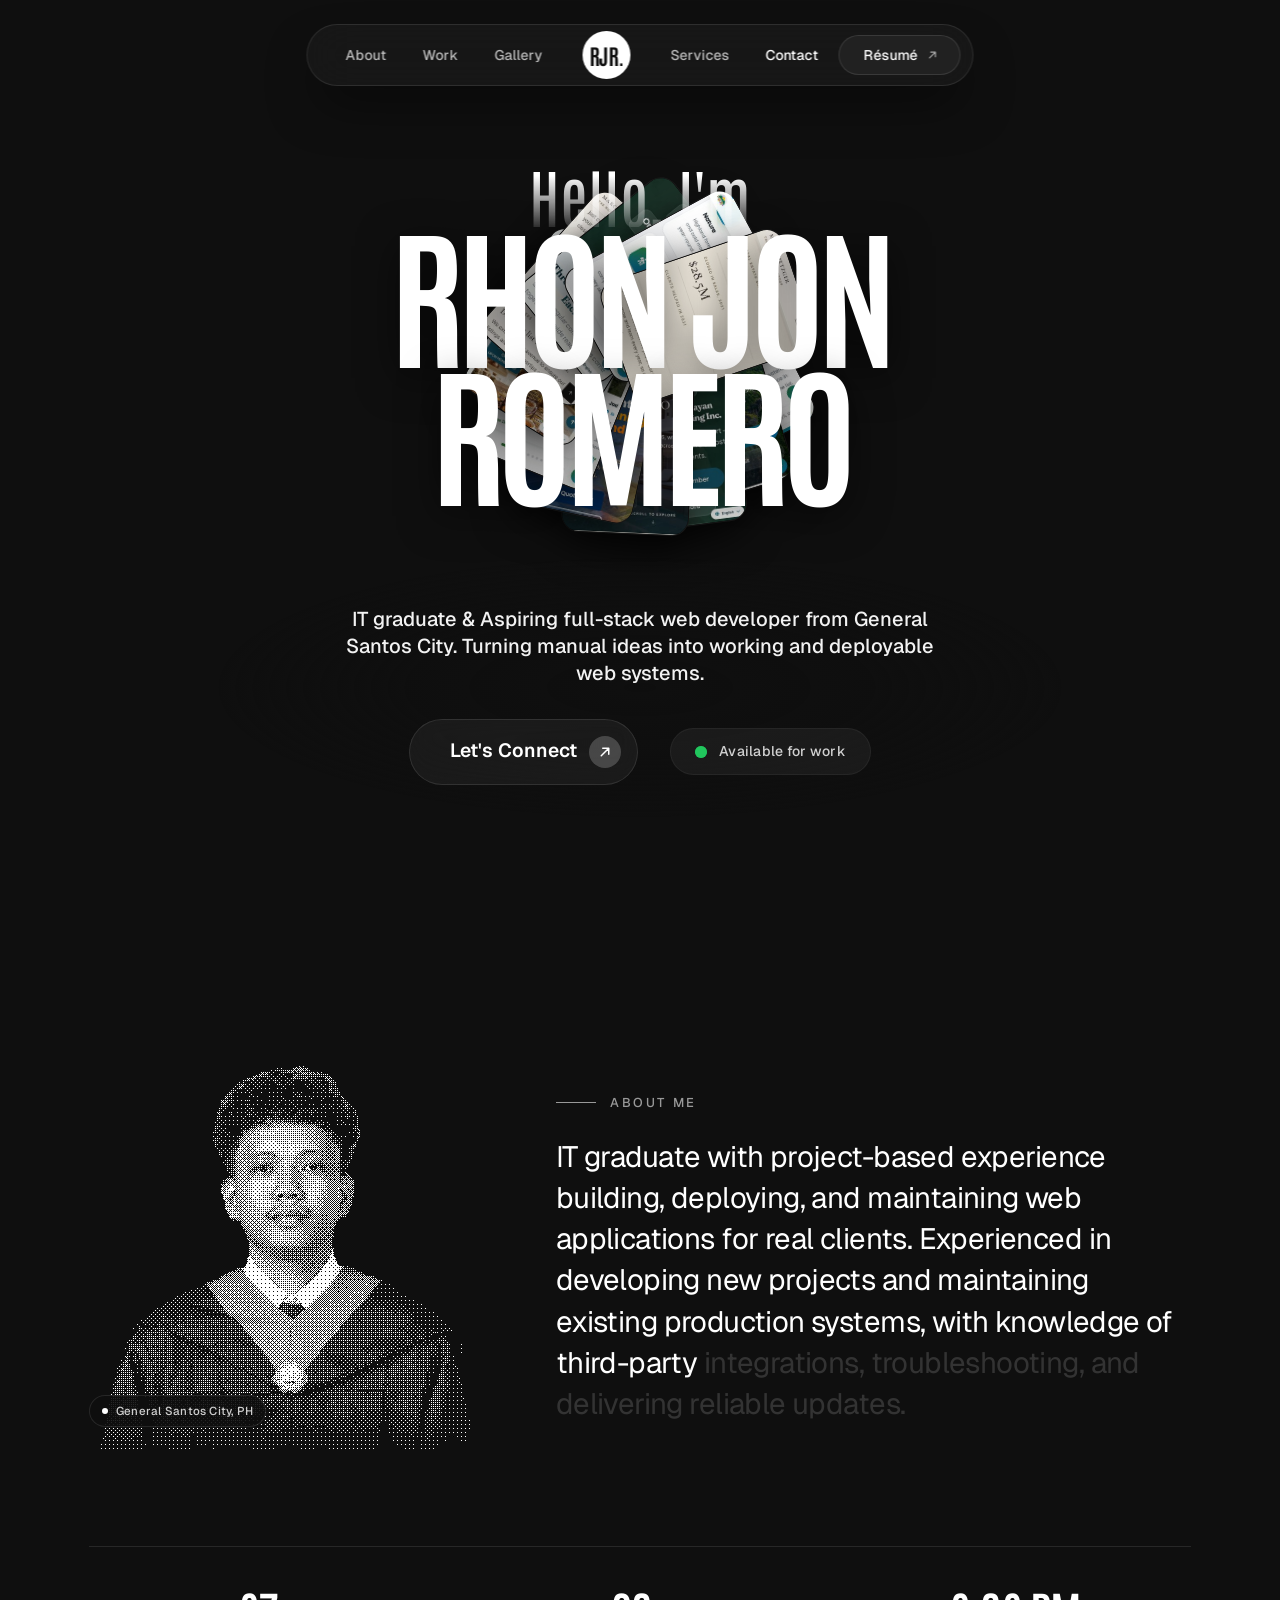
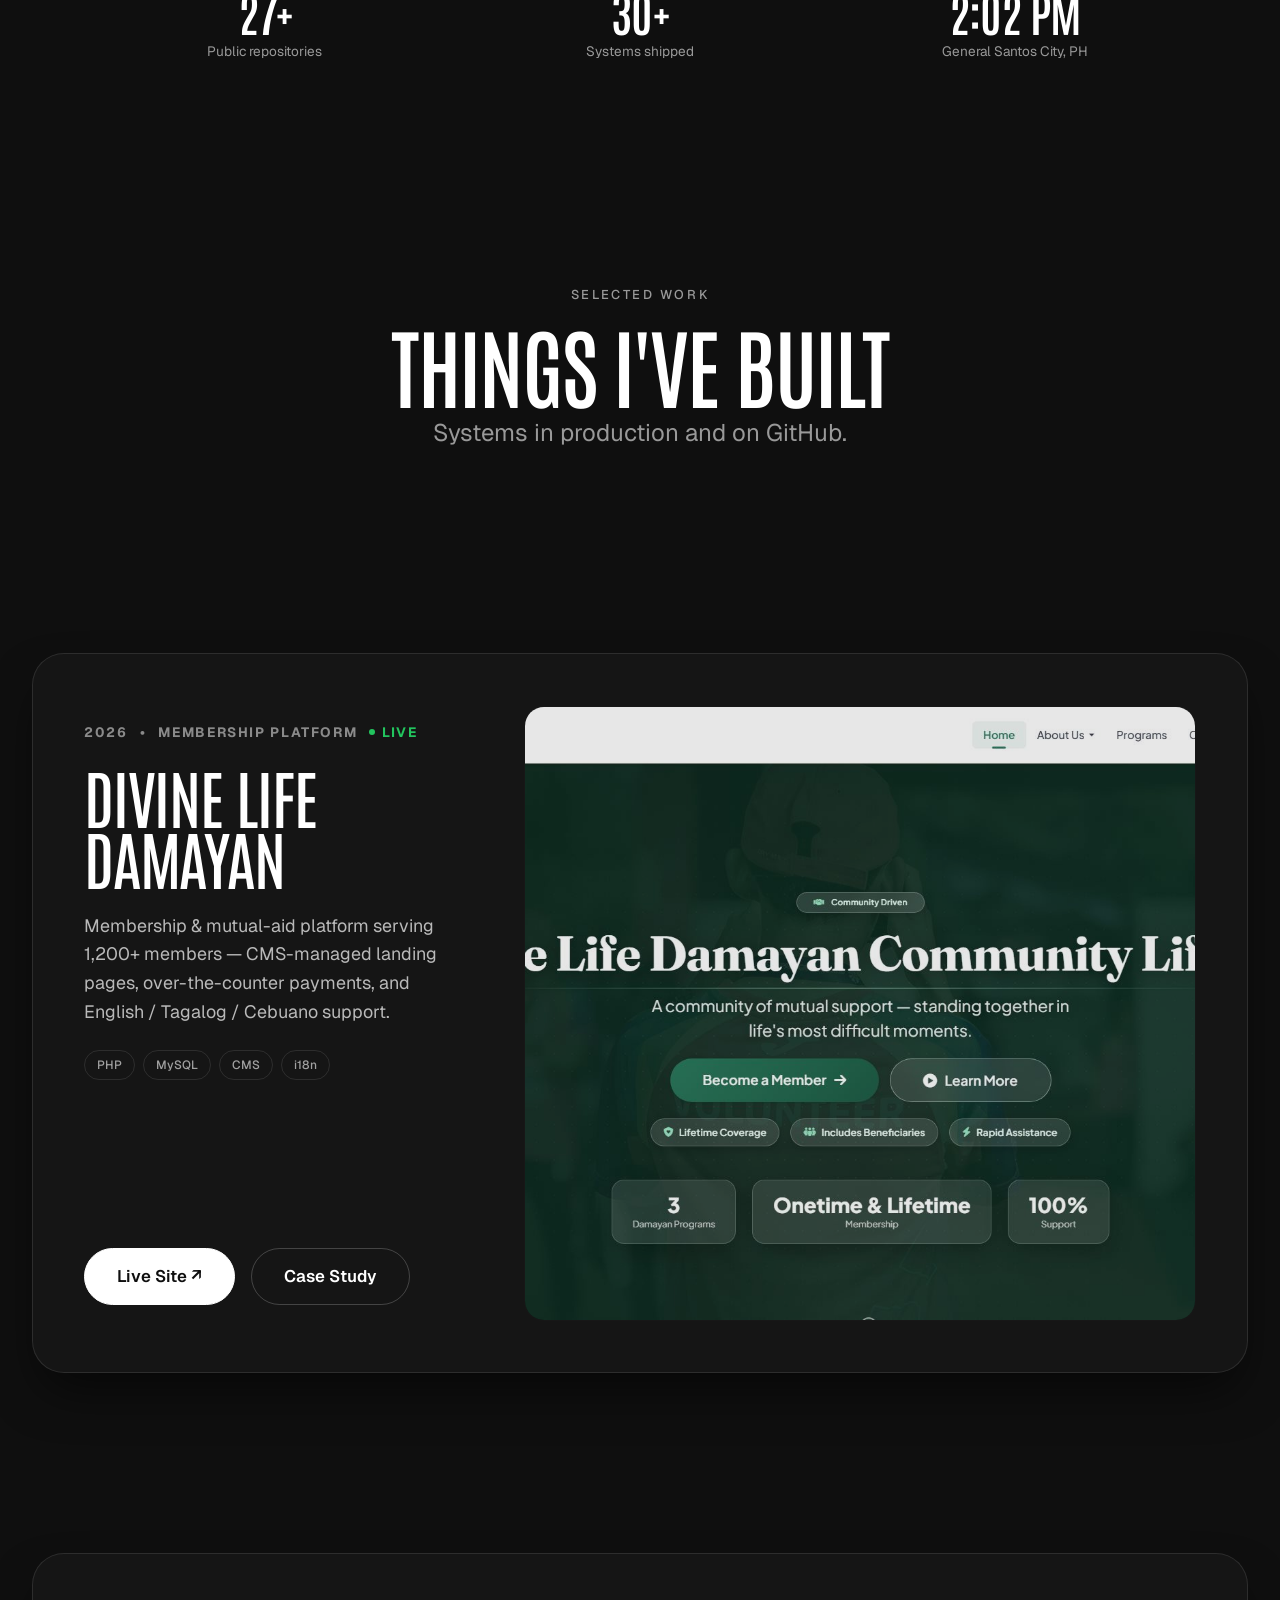
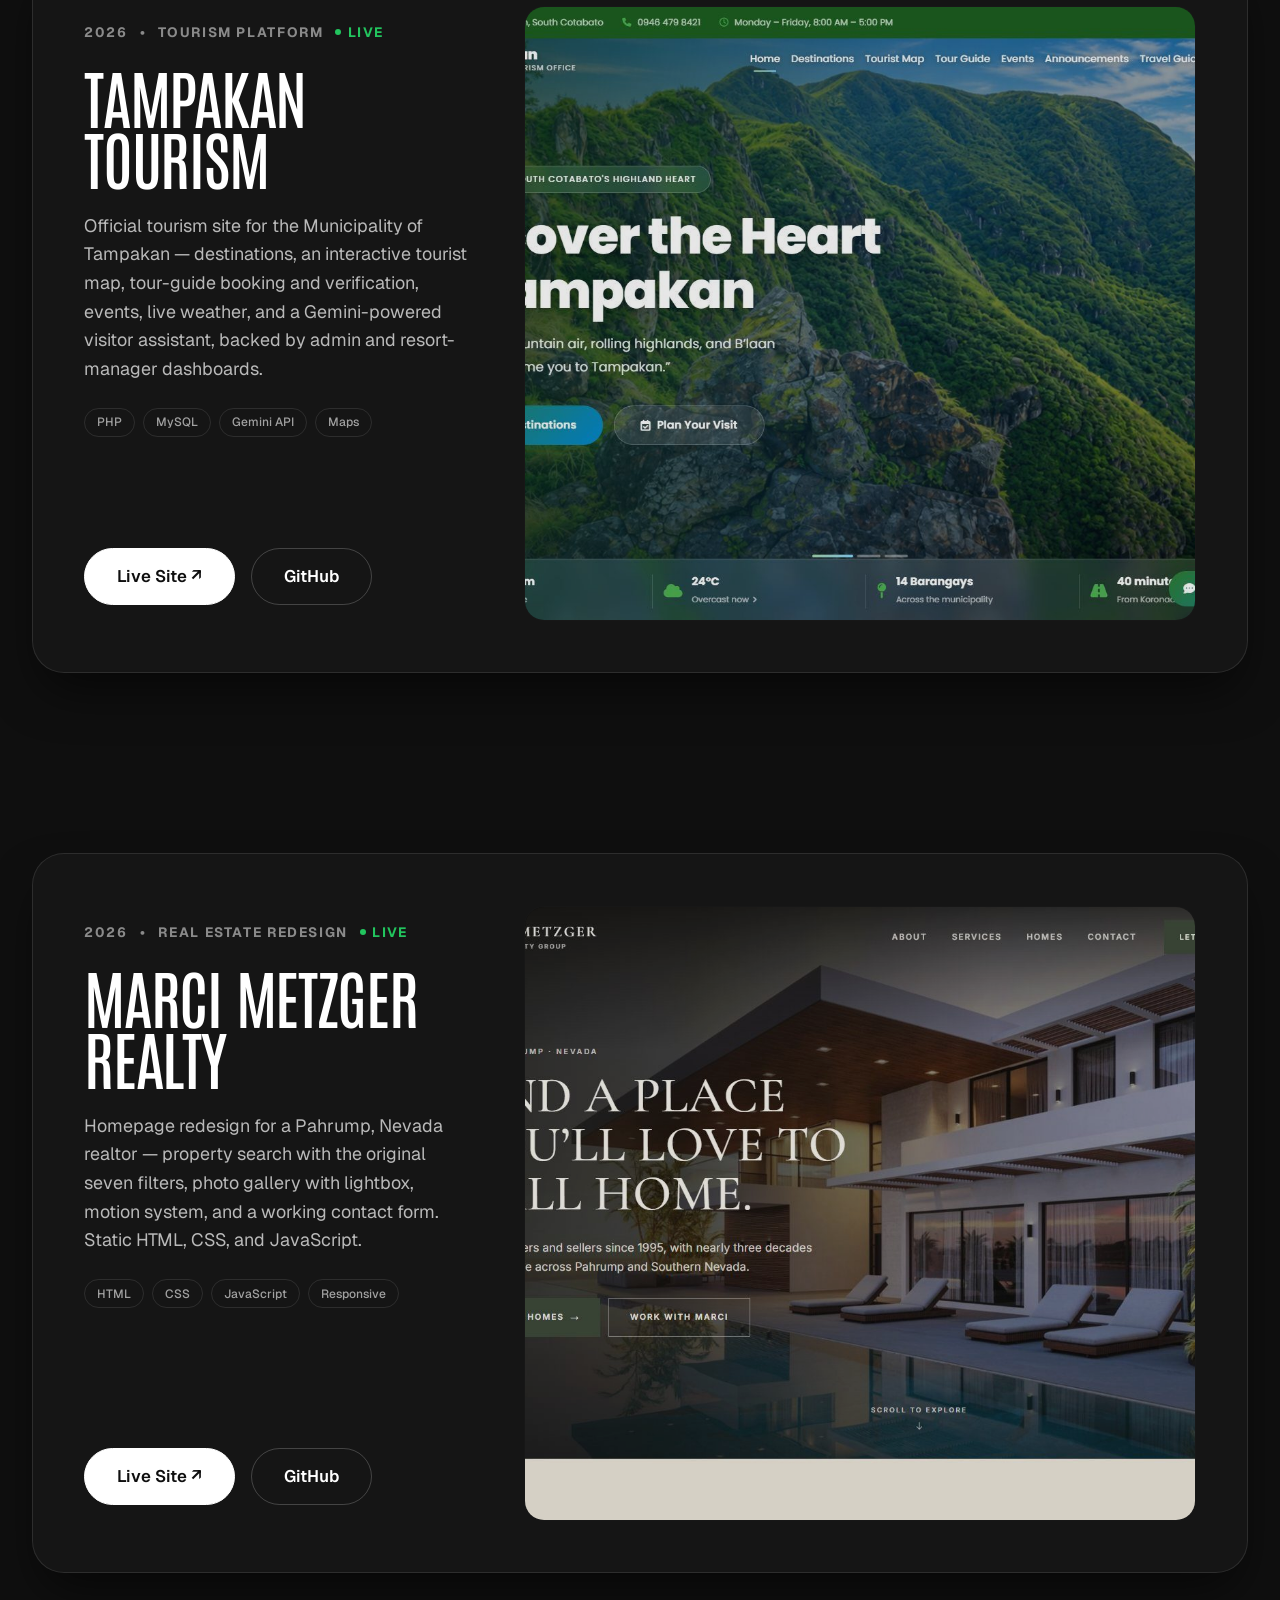
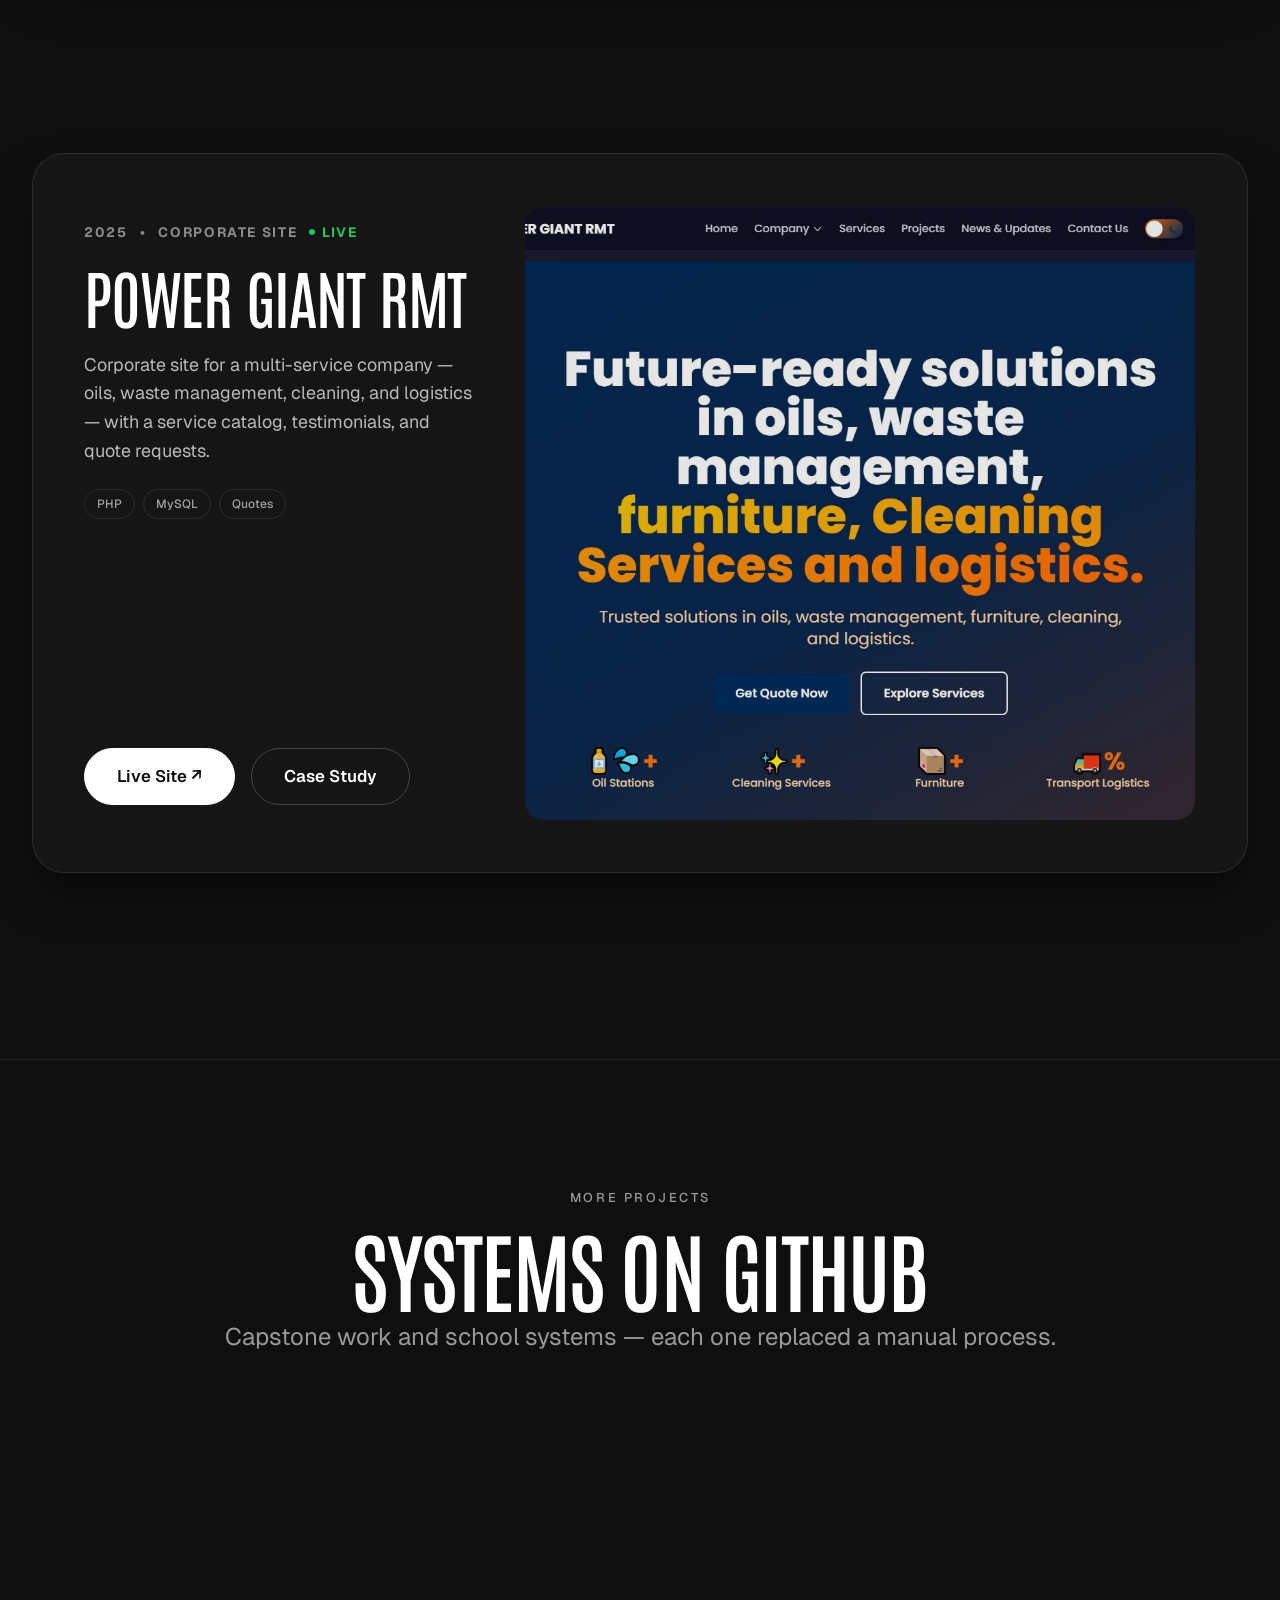
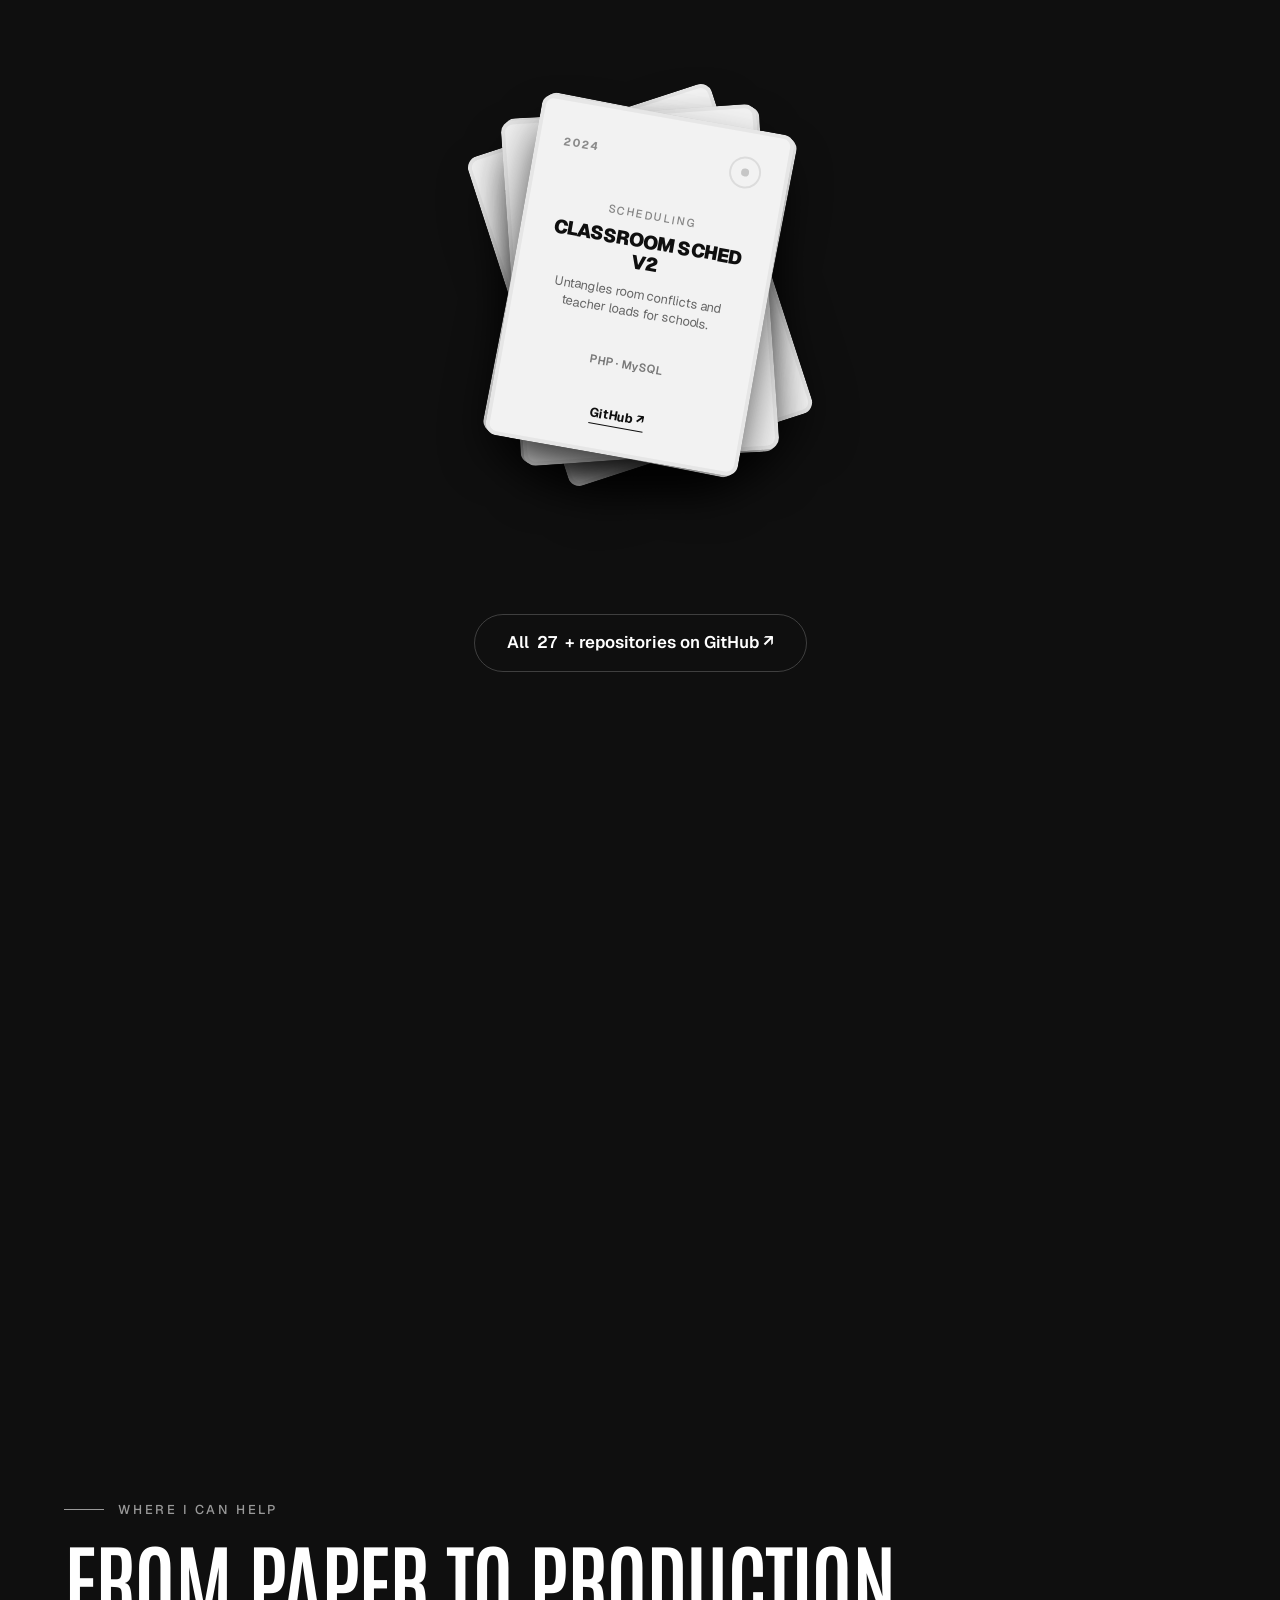
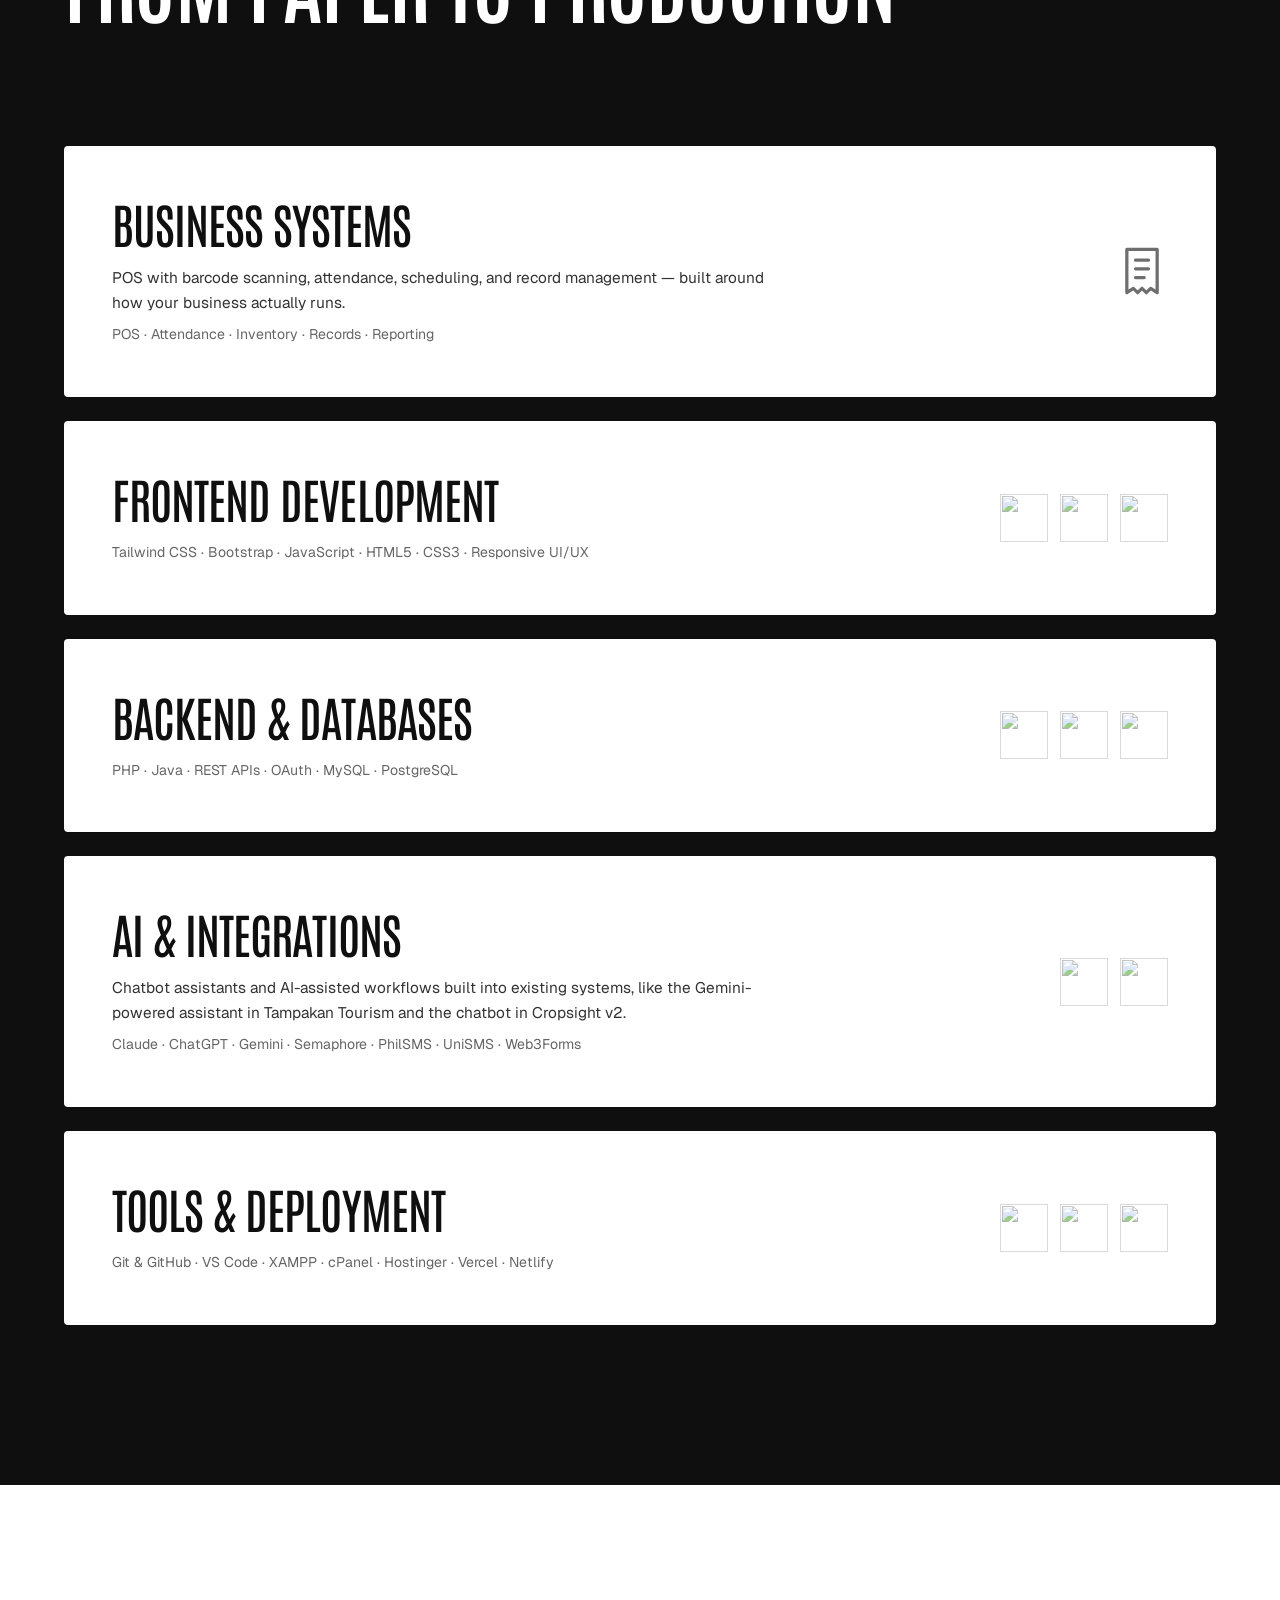
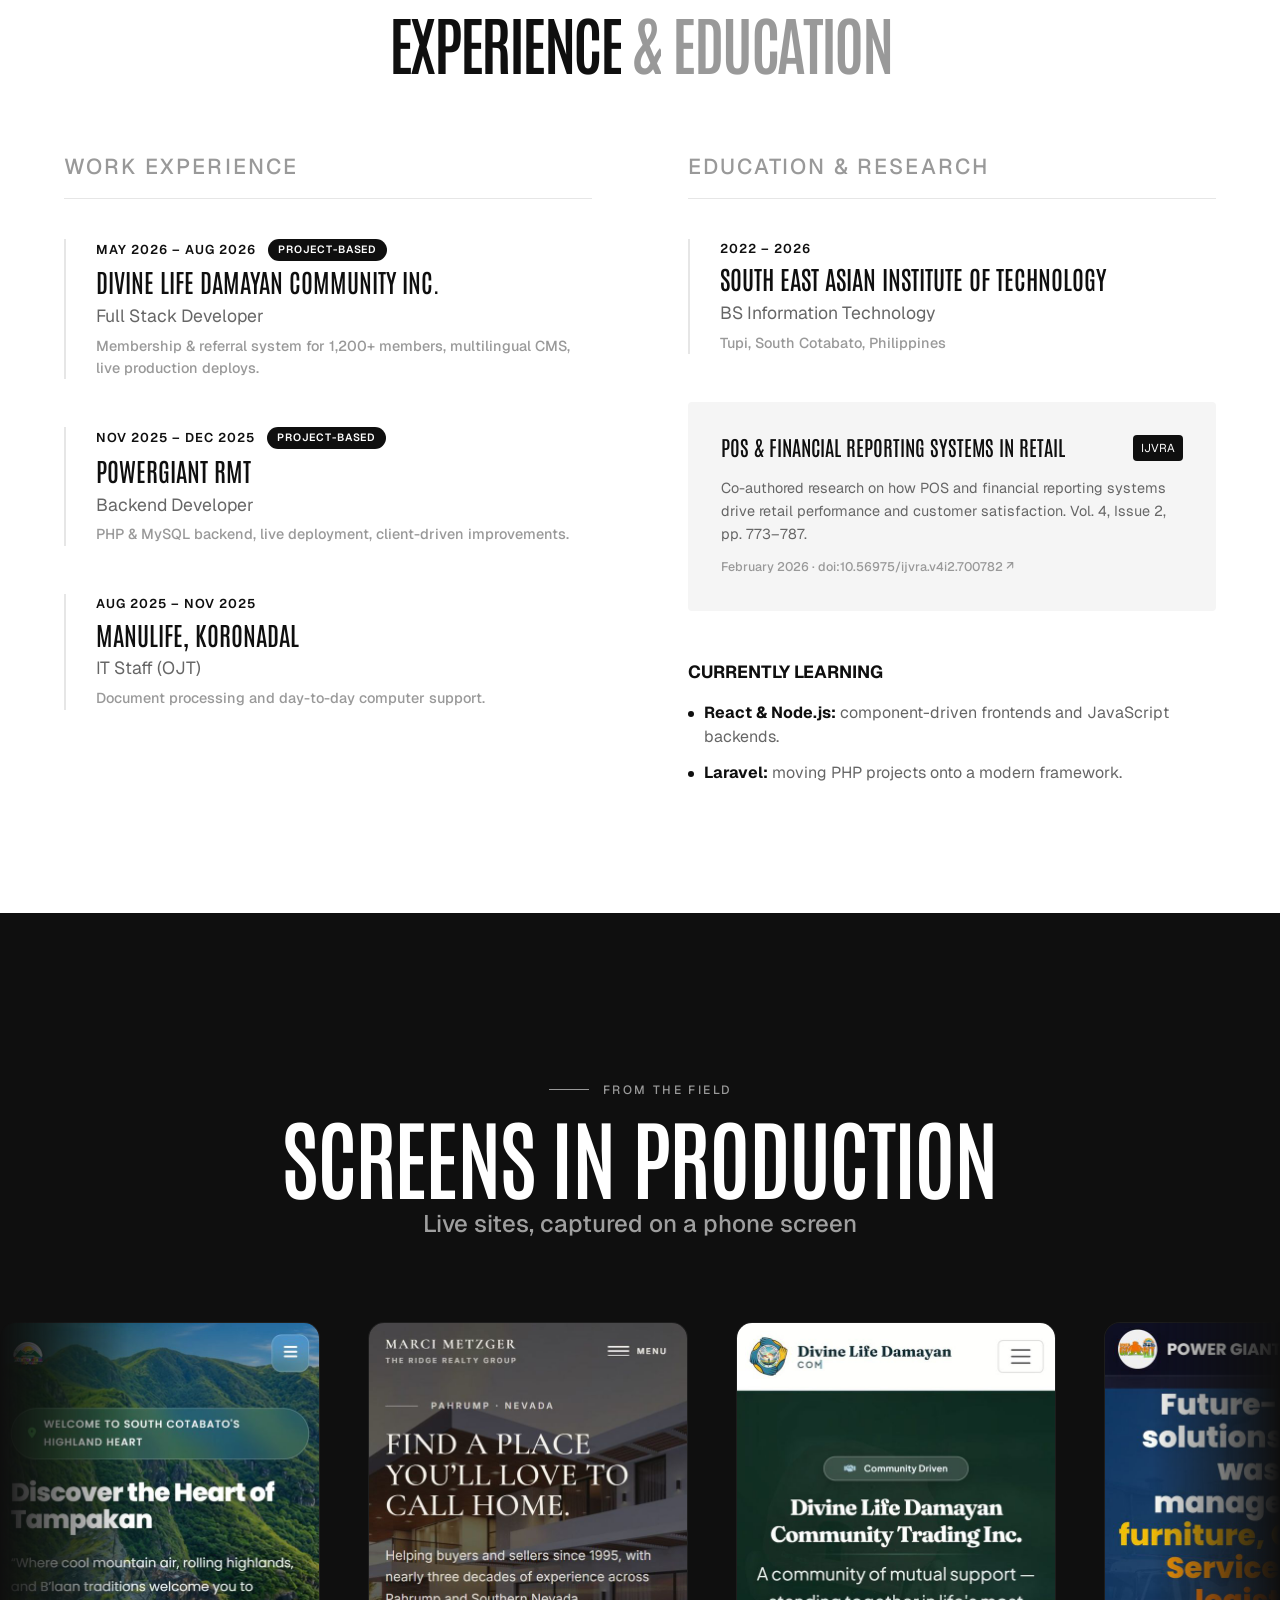
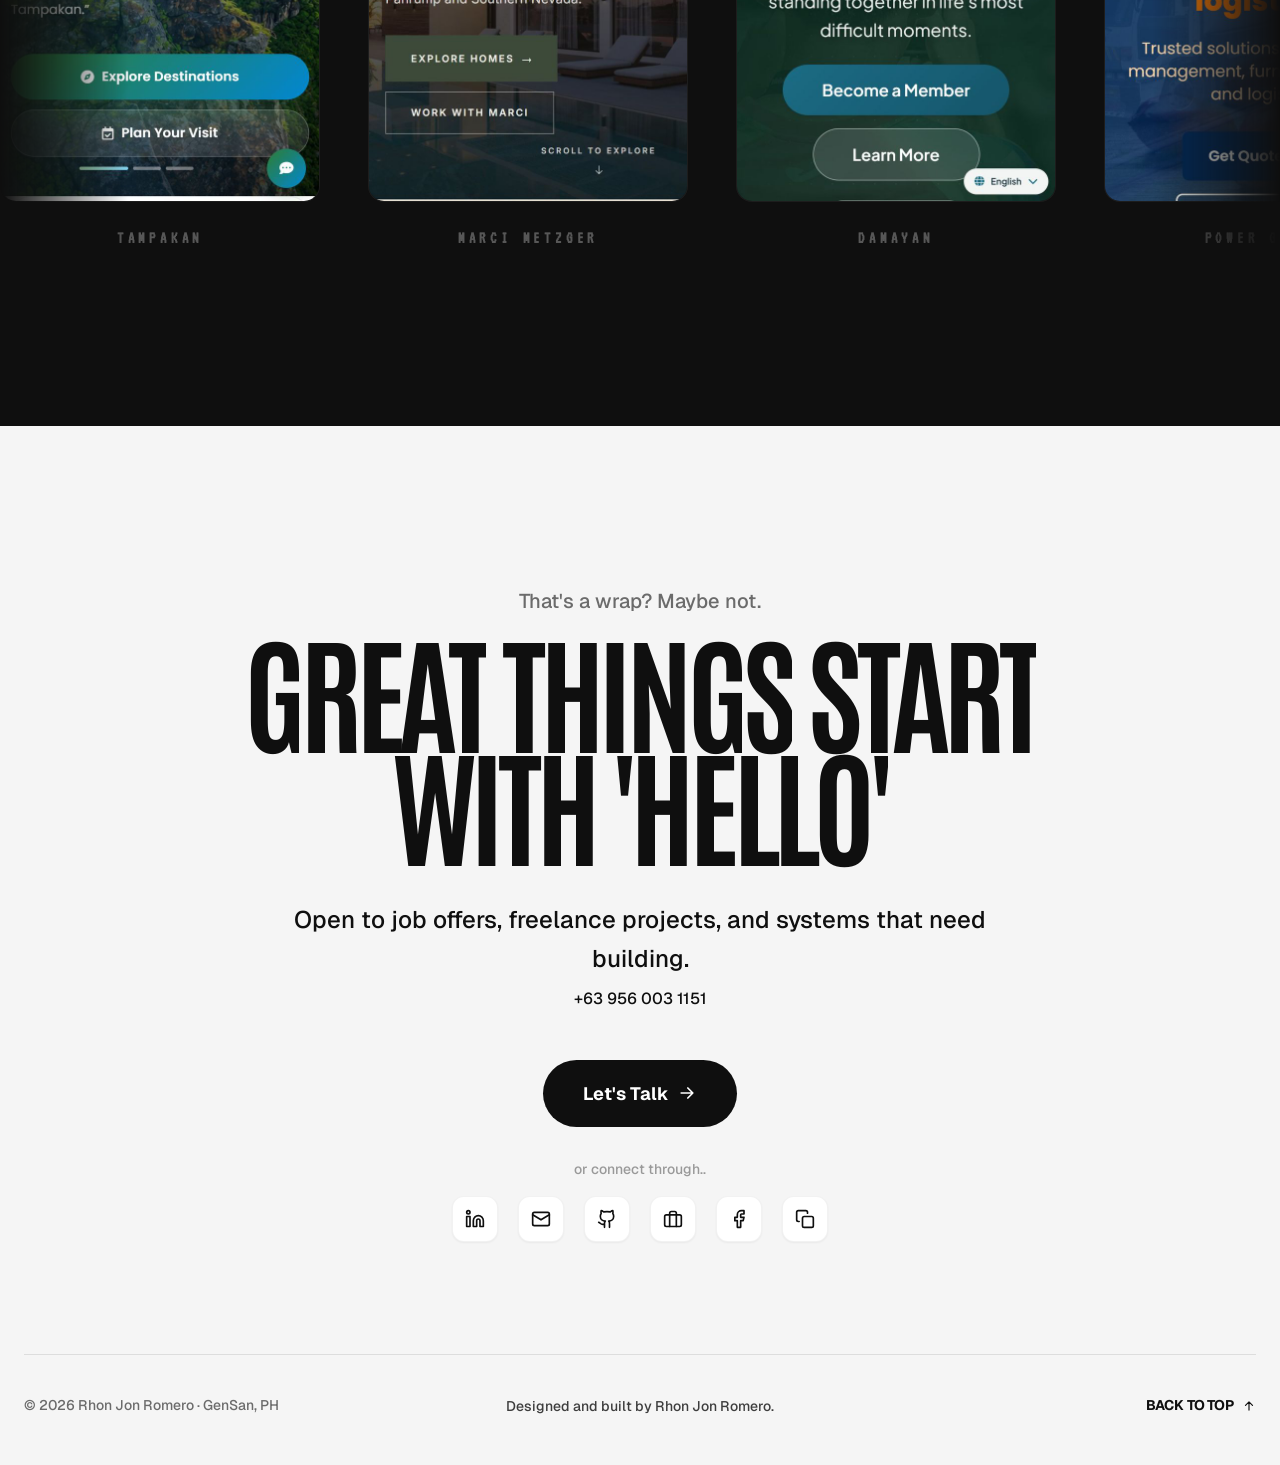
==== commit 502a4e5b: "Add about-portrait image to assets" ====
--- a/index.html
+++ b/index.html
@@ -26,18 +26,13 @@
   <link rel="preconnect" href="https://fonts.gstatic.com" crossorigin />
   <link href="https://fonts.googleapis.com/css2?family=Antonio:wght@400;500;600;700&family=Geist:wght@400;500;600;700&family=VT323&display=swap" rel="stylesheet" />
 
-  <link rel="stylesheet" href="css/home.css" />
+  <link rel="stylesheet" href="css/home.css?v=79" />
   <link rel="icon" href="assets/icon-192.png" type="image/png" />
   <link rel="apple-touch-icon" href="assets/icon-192.png" />
   <link rel="manifest" href="manifest.webmanifest" />
   <script>
     document.documentElement.classList.add("js"); // scroll-reveal start states only apply when JS runs
     // hold the name back until the card ring starts spinning (home.js releases it)
-    // the orbit loader shows once per session (and never with reduced motion)
-    try {
-      if (sessionStorage.getItem("loaderSeen") || matchMedia("(prefers-reduced-motion: reduce)").matches)
-        document.documentElement.classList.add("no-loader");
-    } catch { document.documentElement.classList.add("no-loader"); }
     if (!matchMedia("(prefers-reduced-motion: reduce)").matches) document.documentElement.classList.add("hero-wait");
   </script>
   <script type="application/ld+json">
@@ -90,28 +85,6 @@
 <body id="top">
   <a class="skip-link" href="#main">Skip to content</a>
 
-  <!-- ================= LOADER (orbit rings) ================= -->
-  <div class="ldr" id="loader" aria-hidden="true">
-    <div class="ldr-main">
-      <div class="ldr-wrap">
-        <div class="c1">
-          <div class="c2">
-            <div class="c3">
-              <div class="rect1">
-                <div class="miniC"></div>
-                <div class="c4">
-                  <div class="rect2"><div class="rect3"></div></div>
-                </div>
-                <div class="c5"></div>
-                <div class="c6"></div>
-              </div>
-            </div>
-          </div>
-        </div>
-      </div>
-    </div>
-  </div>
-
   <!-- ================= NAV ================= -->
   <header class="nav">
     <div class="nav__pill">
@@ -191,18 +164,33 @@
 
     <!-- ================= BIO ================= -->
     <section class="bio" id="about">
-      <h2 class="sr-only">About me</h2>
-      <p class="bio__text" id="bioText">
-        Information Technology graduate with hands-on experience in developing, deploying, and
-        maintaining web-based systems for real clients. Experienced in PHP, MySQL, JavaScript,
-        REST APIs, responsive UI development, and system maintenance. Familiar with Git/GitHub, web
-        hosting, databases, and third-party integrations. Developed and maintained a production
-        membership and referral management system serving <strong>1,200+ registered members</strong>,
-        demonstrating strong problem-solving and technical abilities.
-      </p>
+      <div class="bio__grid">
+        <!-- 2x2 portrait: white dots on a transparent background. A lens follows the
+             pointer and shows the original photo, cut out to the same silhouette so the
+             two line up exactly; click / tap / Enter opens the whole photo.
+             home.js loads it on first use and drives the lens. -->
+        <figure class="bio__portrait rv rv-portrait" id="bioPortrait" tabindex="0"
+                aria-label="Portrait of Rhon Jon Romero. Move the pointer over it, or press Enter, to see the original photo.">
+          <img src="assets/about-portrait.png" width="780" height="780" alt="Dithered portrait of Rhon Jon Romero" />
+          <!-- .bio__reveal is the lens layer; its solid backing hides the dots underneath -->
+          <div class="bio__reveal" aria-hidden="true">
+            <img class="bio__photo" data-src="assets/about-photo.webp" width="780" height="780" alt="" />
+          </div>
+          <figcaption class="bio__place"><span aria-hidden="true"></span>General Santos City, PH</figcaption>
+        </figure>
+        <div class="bio__copy">
+          <h2 class="eyebrow rv rv-eyebrow">About me</h2>
+          <p class="bio__text" id="bioText">
+            IT graduate with project-based experience building, deploying, and maintaining web
+            applications for real clients. Experienced in developing new projects and maintaining
+            existing production systems, with knowledge of third-party integrations, troubleshooting,
+            and delivering reliable updates.
+          </p>
+        </div>
+      </div>
       <div class="bio__stats">
         <div><strong><span id="repoCount">27</span>+</strong><span>Public repositories</span></div>
-        <div><strong>25+</strong><span>Systems shipped</span></div>
+        <div><strong>30+</strong><span>Systems shipped</span></div>
         <div><strong id="localTime">--:--</strong><span>General Santos City, PH</span></div>
       </div>
     </section>
@@ -591,8 +579,9 @@
 
   <div class="toast" id="toast" role="status" aria-live="polite"></div>
 
-  <script src="js/site.js"></script>
-  <script src="js/home.js"></script>
+  <!-- ?v= matches the cache version in sw.js; bump both together -->
+  <script src="js/site.js?v=79"></script>
+  <script src="js/home.js?v=79"></script>
   <script src="js/palette.js"></script>
   <script defer src="/_vercel/insights/script.js"></script>
 </body>
--- a/css/home.css
+++ b/css/home.css
@@ -13,7 +13,9 @@
   --text: #f2f2f2;
   --muted: #999999;
   --muted-2: #666666;
-  --green: #22c55e;
+  --green: #22c55e;        /* status only: "available for work", "live" */
+  --accent: #0f0f0f;       /* accent on light sections */
+  --accent-dark: #ffffff;  /* accent on dark sections */
   --glass: rgba(255, 255, 255, 0.05);
   --glass-line: rgba(255, 255, 255, 0.1);
   --font-display: "Antonio", "Arial Narrow", Impact, sans-serif;
@@ -43,7 +45,7 @@
 
 ::selection { background: var(--white); color: var(--ink); }
 
-:focus-visible { outline: 2px solid var(--green); outline-offset: 3px; border-radius: 6px; }
+:focus-visible { outline: 2px solid var(--accent-dark); outline-offset: 3px; border-radius: 6px; }
 
 .sr-only {
   position: absolute; width: 1px; height: 1px; padding: 0; margin: -1px;
@@ -81,95 +83,6 @@
   padding: 0 1.5rem; text-align: center;
 }
 .section-head--left { text-align: left; }
-
-/* ============================================================
-   Page loader — orbit rings (adapted from Uiverse.io by elijahgummer)
-   Shown once per session on the homepage; every selector is scoped to
-   .ldr so the component's generic class names can't leak into the site.
-   ============================================================ */
-.ldr {
-  --ldr-line: #ffb61e;
-  --ldr-edge: #e7b439;
-  --ldr-glow: #fa9542;
-  position: fixed; inset: 0; z-index: 400;
-  background: var(--bg);
-  transition: opacity 1.1s ease, visibility 0s linear 1.1s;
-}
-.ldr.is-done { opacity: 0; visibility: hidden; }
-.no-loader .ldr { display: none; }
-.ldr .ldr-main {
-  position: absolute; top: 50%; left: 50%;
-  transform: translate(-50%, -50%);
-  perspective: 1000px;
-  transition: transform 1.1s cubic-bezier(0.65, 0, 0.35, 1);
-}
-.ldr.is-done .ldr-main { transform: translate(-50%, -50%) scale(0.8); }
-.ldr .ldr-main div { transform-origin: center center; }
-.ldr .ldr-wrap { position: relative; }
-
-.ldr .c1 {
-  border-radius: 100%; height: 200px; width: 200px;
-  border: 1px solid var(--ldr-edge);
-  animation: ldrRotFirst 30s linear infinite, ldrFadeIn 2s forwards;
-  transform: rotateX(10deg) rotateY(10deg);
-  transform-style: preserve-3d;
-}
-.ldr .c2 {
-  position: absolute; top: 50%; left: 50%;
-  transform: translate(-50%, -50%) rotateX(10deg) rotateY(10deg);
-  border-radius: 100%; height: 190px; width: 190px;
-  border: 1px dashed var(--ldr-line);
-}
-.ldr .c3 {
-  position: absolute; top: 50%; left: 50%;
-  transform: translate(-50%, -50%) rotateX(10deg) rotateY(10deg);
-  border: 1px solid var(--ldr-line); border-radius: 100%;
-  height: 180px; width: 180px;
-  animation: ldrGlow 30s linear infinite;
-}
-.ldr .rect1 {
-  position: absolute; top: 50%; left: 50%;
-  transform: translate(-50%, -50%) rotateX(10deg) rotateY(10deg);
-  border: 1px dotted var(--ldr-line);
-  height: 120px; width: 120px;
-}
-.ldr .miniC { height: 120px; width: 120px; position: relative; }
-.ldr .c4 {
-  position: absolute; top: 50%; left: 50%;
-  transform: translate(-50%, -50%) rotateX(10deg) rotateY(10deg);
-  border: 1px dotted var(--ldr-line); border-radius: 100%;
-  height: 120px; width: 120px;
-  animation: ldrGlow 30s linear infinite;
-}
-.ldr .rect2 {
-  border: 1px solid var(--ldr-line);
-  height: 80px; width: 80px; margin: 20px auto 0;
-  animation: ldrRotMini 16s linear infinite;
-}
-.ldr .rect3 {
-  border: 1px solid var(--ldr-line);
-  height: 80px; width: 80px;
-  transform: rotate(135deg);
-}
-.ldr .c5 {
-  position: absolute; top: 50%; left: 50%;
-  transform: translate(-50%, -50%) rotateX(10deg) rotateY(10deg);
-  border: 1px solid var(--ldr-line); border-radius: 100%;
-  height: 70px; width: 70px;
-  animation: ldrGlow 30s linear infinite;
-}
-.ldr .c6 {
-  position: absolute; top: 50%; left: 50%;
-  transform: translate(-50%, -50%) rotateX(10deg) rotateY(10deg);
-  border: 3px solid var(--ldr-line); border-radius: 100%;
-  height: 50px; width: 50px;
-  animation: ldrGlow 30s linear infinite;
-}
-
-@keyframes ldrRotFirst { from { transform: rotate(-360deg); } to { transform: rotate(0deg); } }
-@keyframes ldrRotMini { from { transform: rotate(0deg); } to { transform: rotate(-360deg); } }
-@keyframes ldrGlow { 0% { box-shadow: 0 0 70px var(--ldr-glow); border: 3px solid var(--ldr-glow); } }
-@keyframes ldrFadeIn { from { opacity: 0; } to { opacity: 1; } }
 
 /* ============================================================
    Nav — floating glass pill
@@ -217,7 +130,7 @@
   display: flex; align-items: center; justify-content: center;
   background: var(--white); color: var(--ink);
 }
-.nav__logo span { color: var(--green); }
+.nav__logo span { color: var(--ink); }
 
 .nav__cta {
   position: relative; height: 40px; overflow: hidden;
@@ -406,30 +319,60 @@
 /* ============================================================
    Bio — words light up while scrolling
    ============================================================ */
-.bio {
-  padding: 10rem 1.5rem; max-width: 1150px; margin: 0 auto; text-align: center;
-}
+.bio { padding: 10rem 1.5rem; max-width: 1150px; margin: 0 auto; }
+.bio__grid {
+  display: grid; grid-template-columns: minmax(0, 390px) 1fr;
+  gap: clamp(2rem, 6vw, 5rem); align-items: center;
+}
+/* 2x2 portrait. The art is 780px of 1px dots, so it is shown at exactly half
+   size (390px): 1:1 on high-density screens and a clean 2:1 on standard ones. */
+.bio__portrait { position: relative; width: min(100%, 390px); aspect-ratio: 1 / 1; }
+.bio__portrait img { display: block; width: 100%; height: 100%; }
+/* the original photo sits on top inside .bio__reveal and is shown through a
+   soft-edged lens that follows the pointer; home.js eases --mx/--my/--r every
+   frame. Clicking opens the lens to the whole portrait. The layer has a solid
+   backing in the page colour, so inside the lens none of the dithered dots
+   show around the cut-out's edge — they fade back in across the feather. */
+.bio__portrait { cursor: pointer; outline-offset: 6px; }
+.bio__reveal {
+  --mx: 50%; --my: 40%; --r: 0px; --feather: 34px;
+  position: absolute; inset: 0; background: var(--bg);
+  -webkit-mask-image: radial-gradient(circle at var(--mx) var(--my), #000 calc(var(--r) - var(--feather)), transparent var(--r));
+          mask-image: radial-gradient(circle at var(--mx) var(--my), #000 calc(var(--r) - var(--feather)), transparent var(--r));
+}
+.bio__place { z-index: 1; }
+.bio__place {
+  position: absolute; left: 0; bottom: 6%;
+  display: inline-flex; align-items: center; gap: 0.5rem;
+  padding: 0.4rem 0.75rem; border-radius: 999px;
+  background: rgba(15, 15, 15, 0.9); border: 1px solid var(--glass-line);
+  font-size: 0.72rem; font-weight: 500; letter-spacing: 0.02em; color: rgba(255, 255, 255, 0.8);
+}
+.bio__place span { width: 6px; height: 6px; border-radius: 50%; background: var(--white); }
+.bio__copy .eyebrow { margin-bottom: 1.5rem; }
 .bio__text {
-  font-size: clamp(1.5rem, 3.4vw, 2.75rem);
-  line-height: 1.35; letter-spacing: -0.02em; text-wrap: balance;
+  font-size: clamp(1.3rem, 2.3vw, 2rem);
+  line-height: 1.4; letter-spacing: -0.02em;
 }
 .bio__text .w { opacity: 0.15; transition: opacity 0.3s linear; }
 .bio__text .w.is-lit { opacity: 1; }
-/* flex, not a fixed grid, so any number of stats stays centred */
 .bio__stats {
-  display: flex; flex-wrap: wrap; justify-content: center; gap: 2.5rem 1.5rem;
+  display: grid; grid-template-columns: repeat(3, 1fr); gap: 2.5rem 1.5rem;
   margin-top: 6rem; padding-top: 2.5rem; border-top: 1px solid var(--glass-line);
 }
-.bio__stats div { flex: 1 1 0; min-width: 9rem; max-width: 16rem; display: flex; flex-direction: column; align-items: center; gap: 0.35rem; }
+.bio__stats div { display: flex; flex-direction: column; align-items: center; gap: 0.35rem; text-align: center; }
 .bio__stats strong {
   font-family: var(--font-display); font-size: clamp(2rem, 4vw, 3rem);
   font-weight: 600; line-height: 1; letter-spacing: -0.02em;
 }
 .bio__stats div > span { color: var(--muted); font-size: 0.85rem; }
-@media (max-width: 720px) {
+@media (max-width: 820px) {
   .bio { padding: 6rem 1.25rem; }
-  .bio__stats { margin-top: 4rem; }
-  .bio__stats div { flex-basis: 40%; }
+  .bio__grid { grid-template-columns: 1fr; }
+  .bio__portrait { width: min(100%, 20rem); }
+  .bio__stats { grid-template-columns: 1fr 1fr; margin-top: 4rem; }
+  /* an odd one out spans both columns so it sits centred, not stranded left */
+  .bio__stats div:last-child:nth-child(odd) { grid-column: 1 / -1; }
 }
 
 /* ============================================================
@@ -646,14 +589,14 @@
   background: rgba(15, 15, 15, 0.1); transform-origin: top;
   transition: background 0.3s ease;
 }
-.tl__item:hover::before { background: var(--green); }
+.tl__item:hover::before { background: var(--accent); }
 .tl__badge {
-  display: inline-block; margin-left: 0.5rem; padding: 0.15rem 0.55rem;
-  border: 1px solid rgba(15, 15, 15, 0.15); border-radius: 999px;
-  color: var(--muted-2); font-size: 0.68rem; font-weight: 600;
+  display: inline-block; margin-left: 0.5rem; padding: 0.2rem 0.6rem;
+  background: var(--ink); color: var(--white); border-radius: 999px;
+  font-size: 0.66rem; font-weight: 600;
   letter-spacing: 0.08em; text-transform: uppercase; vertical-align: 1px;
 }
-.tl__date { color: var(--green); font-size: 0.875rem; font-weight: 500; }
+.tl__date { color: var(--accent); font-size: 0.8rem; font-weight: 600; letter-spacing: 0.08em; text-transform: uppercase; }
 .tl__title {
   font-family: var(--font-display); text-transform: uppercase;
   font-size: clamp(1.35rem, 2.2vw, 1.6rem); font-weight: 500; line-height: 1.15;
@@ -677,7 +620,7 @@
 .edu__sub { font-size: 1.1rem; font-weight: 700; text-transform: uppercase; margin-bottom: 1rem; }
 .dots { list-style: none; display: flex; flex-direction: column; gap: 0.75rem; color: var(--muted-2); }
 .dots li { position: relative; padding-left: 1rem; }
-.dots li::before { content: ""; position: absolute; left: 0; top: 0.6rem; width: 6px; height: 6px; border-radius: 50%; background: var(--green); }
+.dots li::before { content: ""; position: absolute; left: 0; top: 0.6rem; width: 6px; height: 6px; border-radius: 50%; background: var(--accent); }
 .dots strong { color: var(--ink); }
 
 @media (max-width: 900px) {
@@ -709,7 +652,7 @@
   transition: border-color 0.5s ease, box-shadow 0.5s ease;
 }
 .poster__img img { width: 100%; height: 100%; object-fit: cover; object-position: center; transition: transform 0.7s var(--ease); }
-.poster:hover .poster__img { border-color: rgba(34, 197, 94, 0.4); box-shadow: 0 0 50px rgba(34, 197, 94, 0.18); }
+.poster:hover .poster__img { border-color: rgba(255, 255, 255, 0.35); box-shadow: 0 0 50px rgba(255, 255, 255, 0.12); }
 .poster:hover .poster__img img { transform: scale(1.05); }
 .poster figcaption {
   font-family: var(--font-pixel); font-size: 1rem; font-weight: 700;
@@ -865,7 +808,7 @@
 .cmdk__list { list-style: none; max-height: 340px; overflow-y: auto; padding: 0.4rem; }
 .cmdk__item { display: flex; align-items: center; gap: 0.85rem; padding: 0.6rem 0.85rem; border-radius: 10px; cursor: pointer; }
 .cmdk__item.is-active { background: rgba(255, 255, 255, 0.08); }
-.cmdk__icon { width: 1.5rem; text-align: center; color: var(--green); flex-shrink: 0; }
+.cmdk__icon { width: 1.5rem; text-align: center; color: var(--accent-dark); flex-shrink: 0; }
 .cmdk__label { font-weight: 500; }
 .cmdk__hint { margin-left: auto; color: var(--muted); font-size: 0.72rem; }
 .cmdk__empty { padding: 1rem 0.85rem; color: var(--muted); text-align: center; font-size: 0.8rem; }
@@ -932,7 +875,7 @@
 .cs-sec__num {
   display: block; margin-bottom: 0.75rem;
   font-family: var(--font-body); font-size: 0.8rem; font-weight: 600;
-  letter-spacing: 0.15em; color: var(--green);
+  letter-spacing: 0.15em; color: rgba(255, 255, 255, 0.45);
 }
 .cs-sec__body p { font-size: clamp(1.05rem, 1.4vw, 1.25rem); line-height: 1.75; color: #b8b8b8; }
 .cs-sec__body p + p { margin-top: 1.25rem; }
@@ -944,8 +887,8 @@
   border: 1px solid var(--glass-line); background: rgba(255, 255, 255, 0.03);
   transition: background 0.3s ease, border-color 0.3s ease;
 }
-.cs-features li:hover { background: rgba(255, 255, 255, 0.06); border-color: rgba(34, 197, 94, 0.35); }
-.cs-features__n { font-size: 0.75rem; font-weight: 600; letter-spacing: 0.15em; color: var(--green); }
+.cs-features li:hover { background: rgba(255, 255, 255, 0.06); border-color: rgba(255, 255, 255, 0.3); }
+.cs-features__n { font-size: 0.75rem; font-weight: 600; letter-spacing: 0.15em; color: rgba(255, 255, 255, 0.45); }
 .cs-features h3 {
   font-family: var(--font-display); text-transform: uppercase; font-weight: 500;
   font-size: 1.5rem; line-height: 1.1; letter-spacing: -0.01em; margin-top: 0.75rem;
@@ -1025,6 +968,74 @@
 .js .rv-shot.is-in figcaption { opacity: 1; transform: none; }
 
 /* ============================================================
+   Résumé page (builds on the case-study layout: .cs, .cs-sec, .cs-meta)
+   ============================================================ */
+.rs-name { font-size: clamp(3rem, 9vw, 8rem); }
+.rs-print-label { display: none; }               /* "Portfolio:" / "GitHub:" — print only */
+.rs-actions { display: flex; flex-wrap: wrap; gap: 1rem; margin-top: 3rem; }
+.rs .cs-sec:first-of-type { margin-top: 5rem; }
+
+.rs-skills { display: flex; flex-direction: column; gap: 2rem; }
+.rs-skills dt {
+  font-size: 0.72rem; font-weight: 600; letter-spacing: 0.18em; text-transform: uppercase;
+  color: var(--muted); margin-bottom: 0.85rem;
+}
+.rs-skills dd { display: flex; flex-wrap: wrap; gap: 0.5rem; }
+.rs-skills dd span {
+  padding: 0.45rem 0.95rem; border-radius: 999px;
+  border: 1px solid var(--glass-line); background: rgba(255, 255, 255, 0.03);
+  font-size: 0.9rem; font-weight: 500; color: rgba(255, 255, 255, 0.85);
+  transition: background 0.25s ease, color 0.25s ease, border-color 0.25s ease;
+}
+.rs-skills dd span:hover { background: var(--white); color: var(--ink); border-color: var(--white); }
+
+.rs-item { padding: 2.25rem 0; border-top: 1px solid var(--glass-line); }
+.rs-item:first-child { padding-top: 0; border-top: 0; }
+.rs-item:last-child { padding-bottom: 0; }
+.rs-item__head { display: flex; align-items: baseline; justify-content: space-between; gap: 1.5rem; flex-wrap: wrap; }
+.rs-item__role {
+  font-family: var(--font-display); text-transform: uppercase; font-weight: 500;
+  font-size: clamp(1.5rem, 2.6vw, 2.1rem); line-height: 1.1; letter-spacing: -0.01em;
+}
+.rs-badge {
+  display: inline-block; margin-left: 0.6rem; padding: 0.2rem 0.6rem; border-radius: 999px;
+  background: var(--white); color: var(--ink);
+  font-family: var(--font-body); font-size: 0.66rem; font-weight: 600;
+  letter-spacing: 0.08em; text-transform: uppercase; vertical-align: 0.45em;
+}
+.rs-item__date {
+  flex-shrink: 0; font-size: 0.8rem; font-weight: 600; letter-spacing: 0.08em;
+  text-transform: uppercase; color: var(--muted);
+}
+.rs-item__org { margin-top: 0.6rem; display: flex; flex-wrap: wrap; gap: 0.25rem 0.9rem; align-items: baseline; }
+.rs-item__org strong { font-size: 1.1rem; font-weight: 600; color: var(--white); }
+.rs-item__org span { font-size: 0.9rem; color: var(--muted); }
+.rs-item__tech { margin-top: 0.6rem; font-size: 0.9rem; color: var(--muted); }
+.rs .cs-sec__body .rs-item__org, .rs .cs-sec__body .rs-item__tech, .rs .cs-sec__body .rs-item__date { line-height: 1.5; }
+.rs .cs-sec__body .rs-item__org { font-size: inherit; }
+.rs .cs-sec__body .rs-item__tech { font-size: 0.9rem; color: var(--muted); }
+.rs .cs-sec__body .rs-item__date { font-size: 0.8rem; color: var(--muted); }
+.rs-list { list-style: none; margin-top: 1.1rem; display: flex; flex-direction: column; gap: 0.7rem; }
+.rs-list li {
+  position: relative; padding-left: 1.25rem;
+  font-size: clamp(1rem, 1.25vw, 1.1rem); line-height: 1.65; color: #b8b8b8;
+}
+.rs-list li::before {
+  content: ""; position: absolute; left: 0; top: 0.72em;
+  width: 5px; height: 5px; border-radius: 50%; background: rgba(255, 255, 255, 0.5);
+}
+.rs-list strong { color: var(--white); font-weight: 600; }
+.rs-list a, .rs-contact a { border-bottom: 1px solid rgba(255, 255, 255, 0.35); transition: border-color 0.2s ease; }
+.rs-list a { color: var(--white); }
+.rs-list a:hover, .rs-contact a:hover { border-color: var(--white); }
+.rs-contact dd { overflow-wrap: anywhere; }
+
+@media (max-width: 860px) {
+  .rs .cs-sec:first-of-type { margin-top: 3.5rem; }
+  .rs-item__head { flex-direction: column; gap: 0.4rem; }
+}
+
+/* ============================================================
    Scroll-entrance system
    .rv elements get .is-in from home.js when they enter the viewport.
    Start states live under .js so the page is fully visible without JS.
@@ -1113,6 +1124,15 @@
 .js .rv-tl.is-in > * { opacity: 1; transform: none; }
 
 
+/* about portrait: wipes up from its base while it sharpens into focus */
+.js .rv-portrait img:not(.bio__photo) {
+  clip-path: inset(100% 0 0 0); filter: blur(6px); transform: translateY(24px);
+  transition: clip-path 1.4s var(--ease-out), filter 1.2s ease 0.2s, transform 1.4s var(--ease-out);
+}
+.js .rv-portrait.is-in img:not(.bio__photo) { clip-path: inset(0 0 0 0); filter: none; transform: none; }
+.js .rv-portrait .bio__place { opacity: 0; transform: translateY(8px); transition: opacity 0.6s ease 1s, transform 0.8s var(--ease-out) 1s; }
+.js .rv-portrait.is-in .bio__place { opacity: 1; transform: none; }
+
 /* gallery posters rise in one after another (--pi set in home.js) */
 .js .rv-marquee .poster {
   opacity: 0; transform: translateY(90px) rotate(4deg);
@@ -1143,7 +1163,7 @@
 @media (prefers-reduced-motion: reduce) {
   .js .rv, .js .rv *, .js .rv::before, .js .rv::after,
   .js [data-words] .mw > span,
-  .js .rv-shot .cs-shot__frame, .js .rv-shot .cs-shot__frame img { opacity: 1 !important; transform: none !important; clip-path: none !important; }
+  .js .rv-shot .cs-shot__frame, .js .rv-shot .cs-shot__frame img { opacity: 1 !important; transform: none !important; clip-path: none !important; filter: none !important; }
 }
 
 /* ============================================================
@@ -1157,3 +1177,80 @@
   .marquee__track { animation: none; overflow-x: auto; }
   .marquee { overflow-x: auto; }
 }
+
+/* ============================================================
+   Résumé — print / "Save as PDF"
+   A plain one-page document on white paper: none of the site chrome,
+   no entrance states, classic résumé typography with blue rules.
+   ============================================================ */
+@page { size: A4; margin: 12mm 14mm; }
+@media print {
+  .rs-page { --rs-blue: #1f4e79; --rs-link: #1a5fb4; background: #fff !important; color: #111; font: 9.6pt/1.32 Arial, Helvetica, sans-serif; }
+  .rs-page .nav, .rs-page .menu, .rs-page .footer, .rs-page .toast, .rs-page .skip-link, .rs-page .cmdk,
+  .rs-page .cs-back, .rs-page .eyebrow, .rs-page .rs-actions, .rs-page .cs-next, .rs-page .cs-sec__num { display: none !important; }
+
+  /* every scroll-entrance start state off: print the finished page */
+  .rs-page .rv, .rs-page .rv *, .rs-page .mw > span {
+    opacity: 1 !important; transform: none !important; clip-path: none !important; filter: none !important;
+    transition: none !important; animation: none !important;
+  }
+  .rs-page .rv::after, .rs-page .rv::before { transform: none !important; transition: none !important; }
+  .rs-page .mw { overflow: visible; padding: 0; margin: 0; }
+
+  .rs-page .cs { max-width: none; margin: 0; padding: 0; }
+  .rs-page a { color: var(--rs-link); border: 0 !important; text-decoration: underline; }
+
+  /* header: name + two centred contact lines */
+  .rs-page .rs-head { text-align: center; }
+  .rs-page .rs-name {
+    font: 700 22pt/1.1 Arial, Helvetica, sans-serif; letter-spacing: 0.01em; text-transform: uppercase;
+    color: var(--rs-blue); margin: 0 0 3pt;
+  }
+  .rs-page .rs-contact { display: block; margin: 0; padding: 0; border: 0; font: 10pt/1.4 "Times New Roman", Times, serif; }
+  .rs-page .rs-contact dt { display: none; }
+  .rs-page .rs-contact div, .rs-page .rs-contact dd { display: inline; font-size: inherit; line-height: inherit; }
+  .rs-page .rs-contact div:nth-child(1)::after, .rs-page .rs-contact div:nth-child(2)::after { content: "  |  "; white-space: pre; }
+  .rs-page .rs-contact div:nth-child(4) { display: block; }
+  .rs-page .rs-print-label { display: inline; }
+  .rs-page .rs-sep br { display: none; }
+  .rs-page .rs-sep::after { content: "  |  "; white-space: pre; }
+  .rs-page .rs-contact div:nth-child(1) a, .rs-page .rs-contact div:nth-child(2) a { color: inherit; text-decoration: none; }
+
+  /* sections: blue caps heading over a rule, body full width */
+  .rs-page .cs-sec, .rs-page .rs .cs-sec:first-of-type { display: block; padding: 0; margin: 9pt 0 0; border: 0; }
+  .rs-page .cs-sec__label {
+    position: static; padding: 0 0 1.5pt; margin: 0 0 3pt;
+    font: 700 10.5pt/1.2 Arial, Helvetica, sans-serif; letter-spacing: 0.02em; text-transform: uppercase;
+    color: var(--rs-blue); border-bottom: 1.2pt solid var(--rs-blue);
+  }
+  .rs-page .cs-sec__label::after { display: none; }
+  .rs-page .cs-sec__body p, .rs-page .rs-list li { font-size: 9.6pt; line-height: 1.32; color: #111; }
+  .rs-page .cs-sec__body p + p { margin-top: 0; }
+  .rs-page .cs-sec__body strong, .rs-page .rs-list strong { color: #111; font-weight: 700; }
+
+  /* skills: "Label: a, b, c" lines */
+  .rs-page .rs-skills { display: block; }
+  .rs-page .rs-skills div { display: block; }
+  .rs-page .rs-skills dt, .rs-page .rs-skills dd { display: inline; }
+  .rs-page .rs-skills dt { font: 700 9.6pt Arial, Helvetica, sans-serif; letter-spacing: 0; text-transform: none; color: #111; margin: 0; }
+  .rs-page .rs-skills dt::after { content: ": "; }
+  .rs-page .rs-skills dd span { padding: 0; border: 0; background: none; font: inherit; color: #111; }
+  .rs-page .rs-skills dd span:not(:last-child)::after { content: ", "; }
+
+  /* entries */
+  .rs-page .rs-item { padding: 0; margin: 0 0 5pt; border: 0; break-inside: avoid; }
+  .rs-page .rs-item:last-child { margin-bottom: 0; }
+  .rs-page .rs-item__head { display: flex; flex-direction: row; flex-wrap: nowrap; align-items: baseline; justify-content: space-between; gap: 10pt; }
+  .rs-page .rs-item__role { font: 700 10.5pt/1.25 Arial, Helvetica, sans-serif; letter-spacing: 0; text-transform: none; color: #111; }
+  .rs-page .rs-badge { all: unset; font: inherit; }
+  .rs-page .rs-badge::before { content: "— "; }
+  .rs-page .rs-item__date { font: italic 9.6pt Arial, Helvetica, sans-serif; letter-spacing: 0; text-transform: none; color: #444 !important; }
+  .rs-page .rs-item__org { display: block; margin: 0; }
+  .rs-page .rs-item__org strong { font: 700 9.8pt Arial, Helvetica, sans-serif; color: var(--rs-blue); }
+  .rs-page .rs-item__org span { font: italic 9pt Arial, Helvetica, sans-serif; color: #555; }
+  .rs-page .rs-item__org strong::after { content: "  ·  "; white-space: pre; color: #555; font-weight: 400; }
+  .rs-page .rs-item__tech { margin: 0; font: italic 9.2pt Arial, Helvetica, sans-serif !important; color: #444 !important; }
+  .rs-page .rs-list { display: block; margin: 1.5pt 0 0; padding-left: 15pt; list-style: disc; }
+  .rs-page .rs-list li { display: list-item; padding: 0; margin: 0; }
+  .rs-page .rs-list li::before { display: none; }
+}
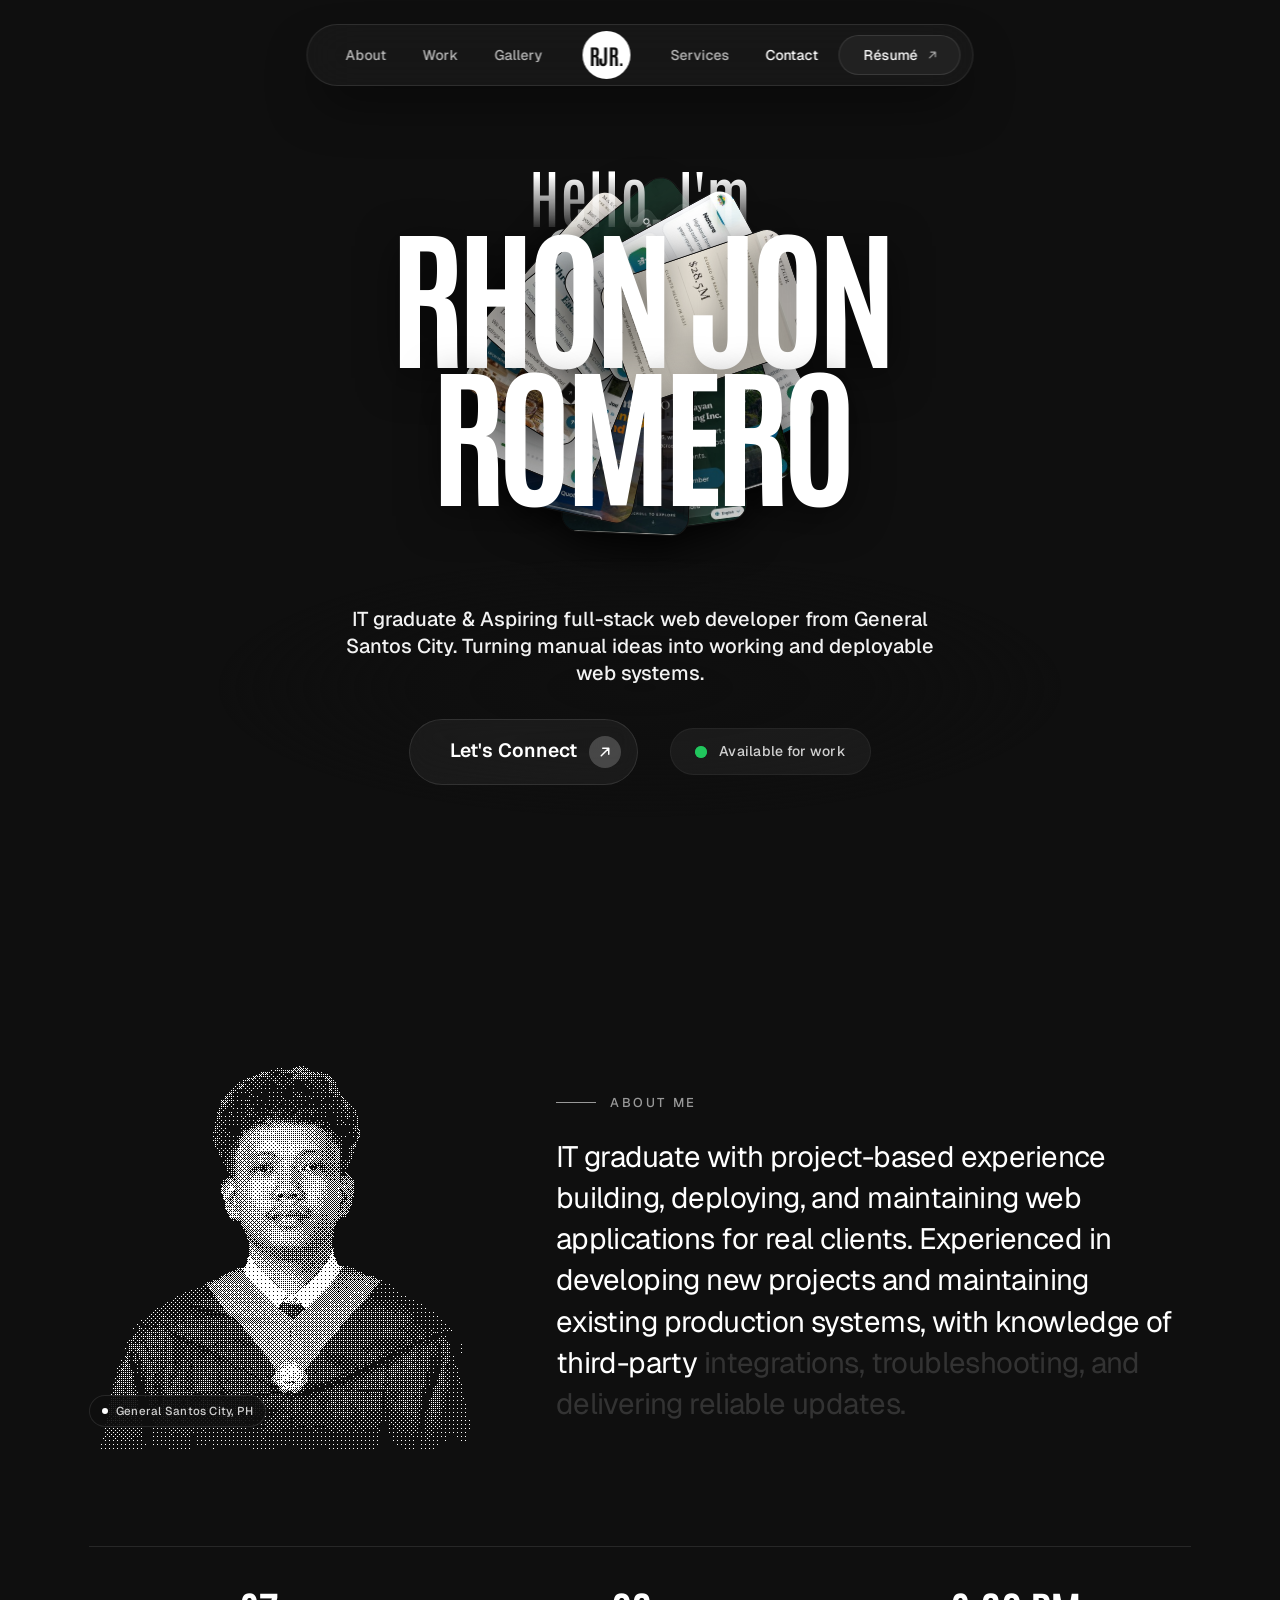
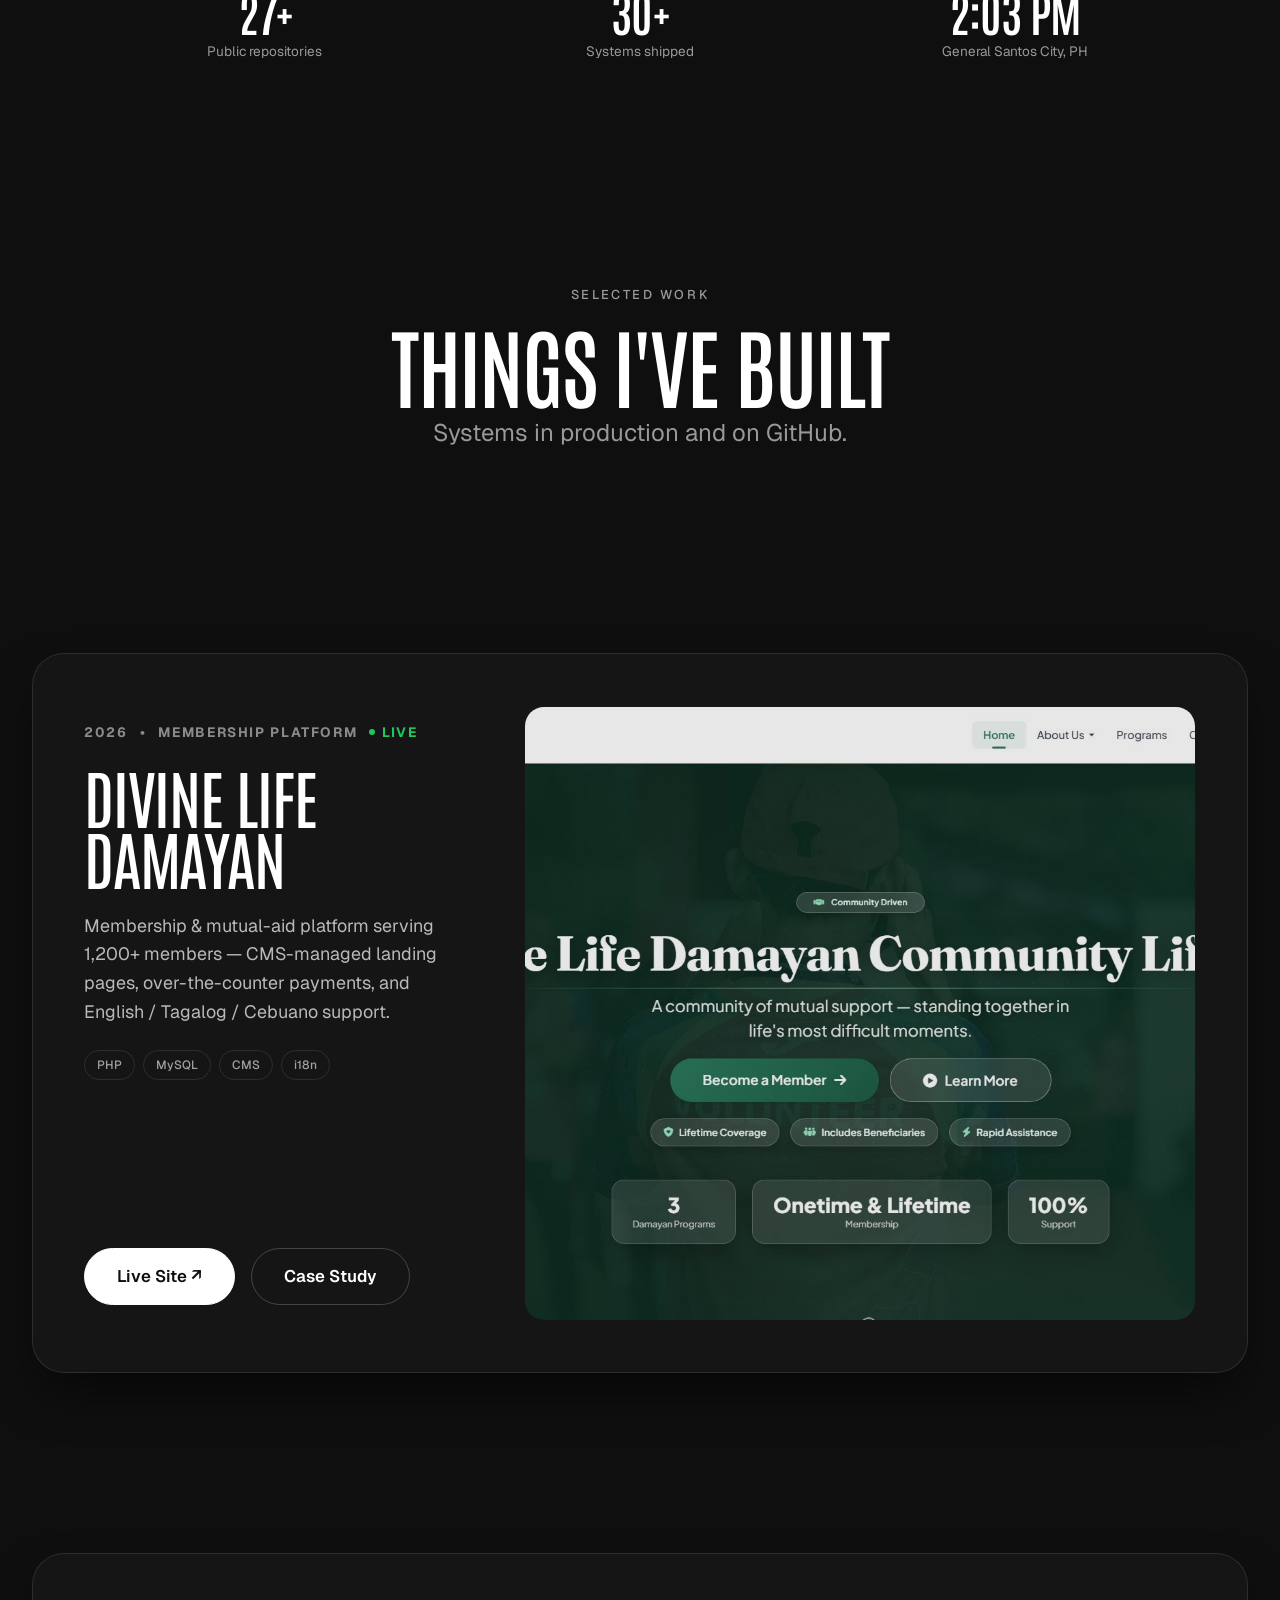
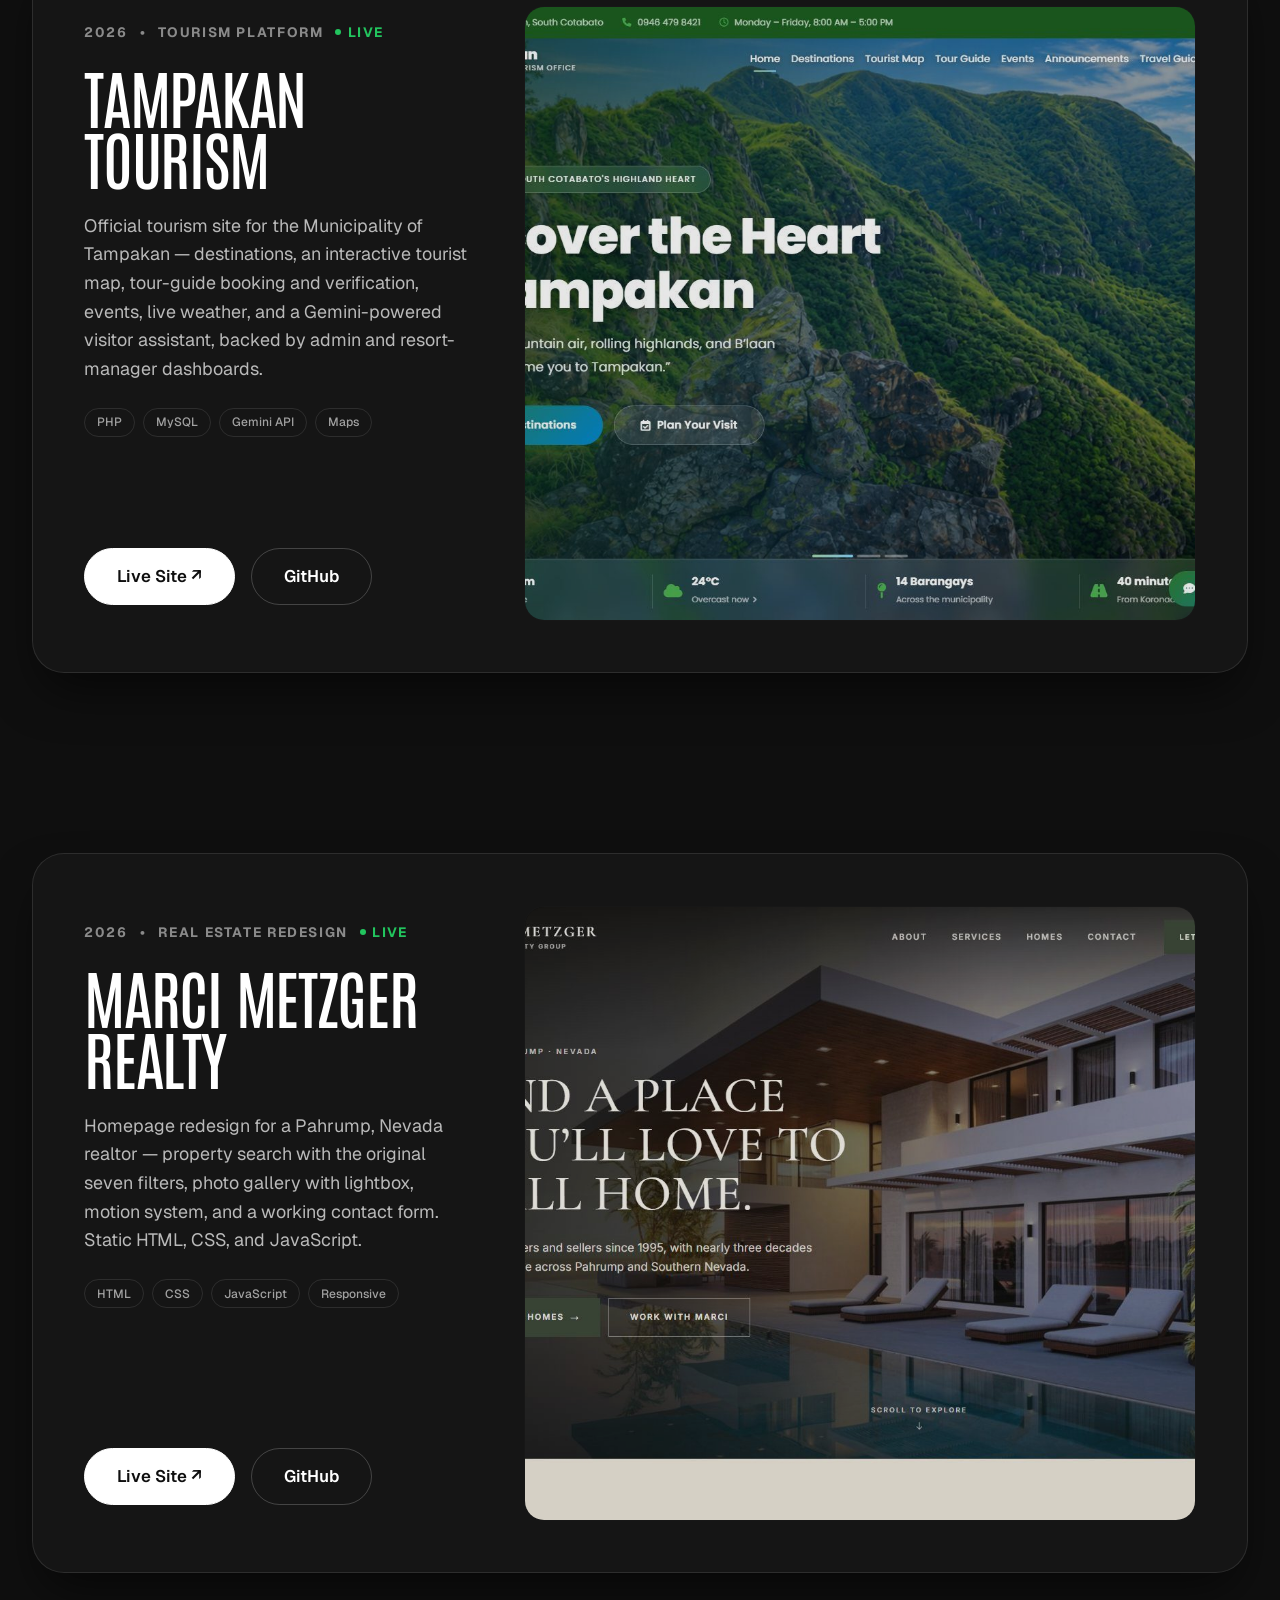
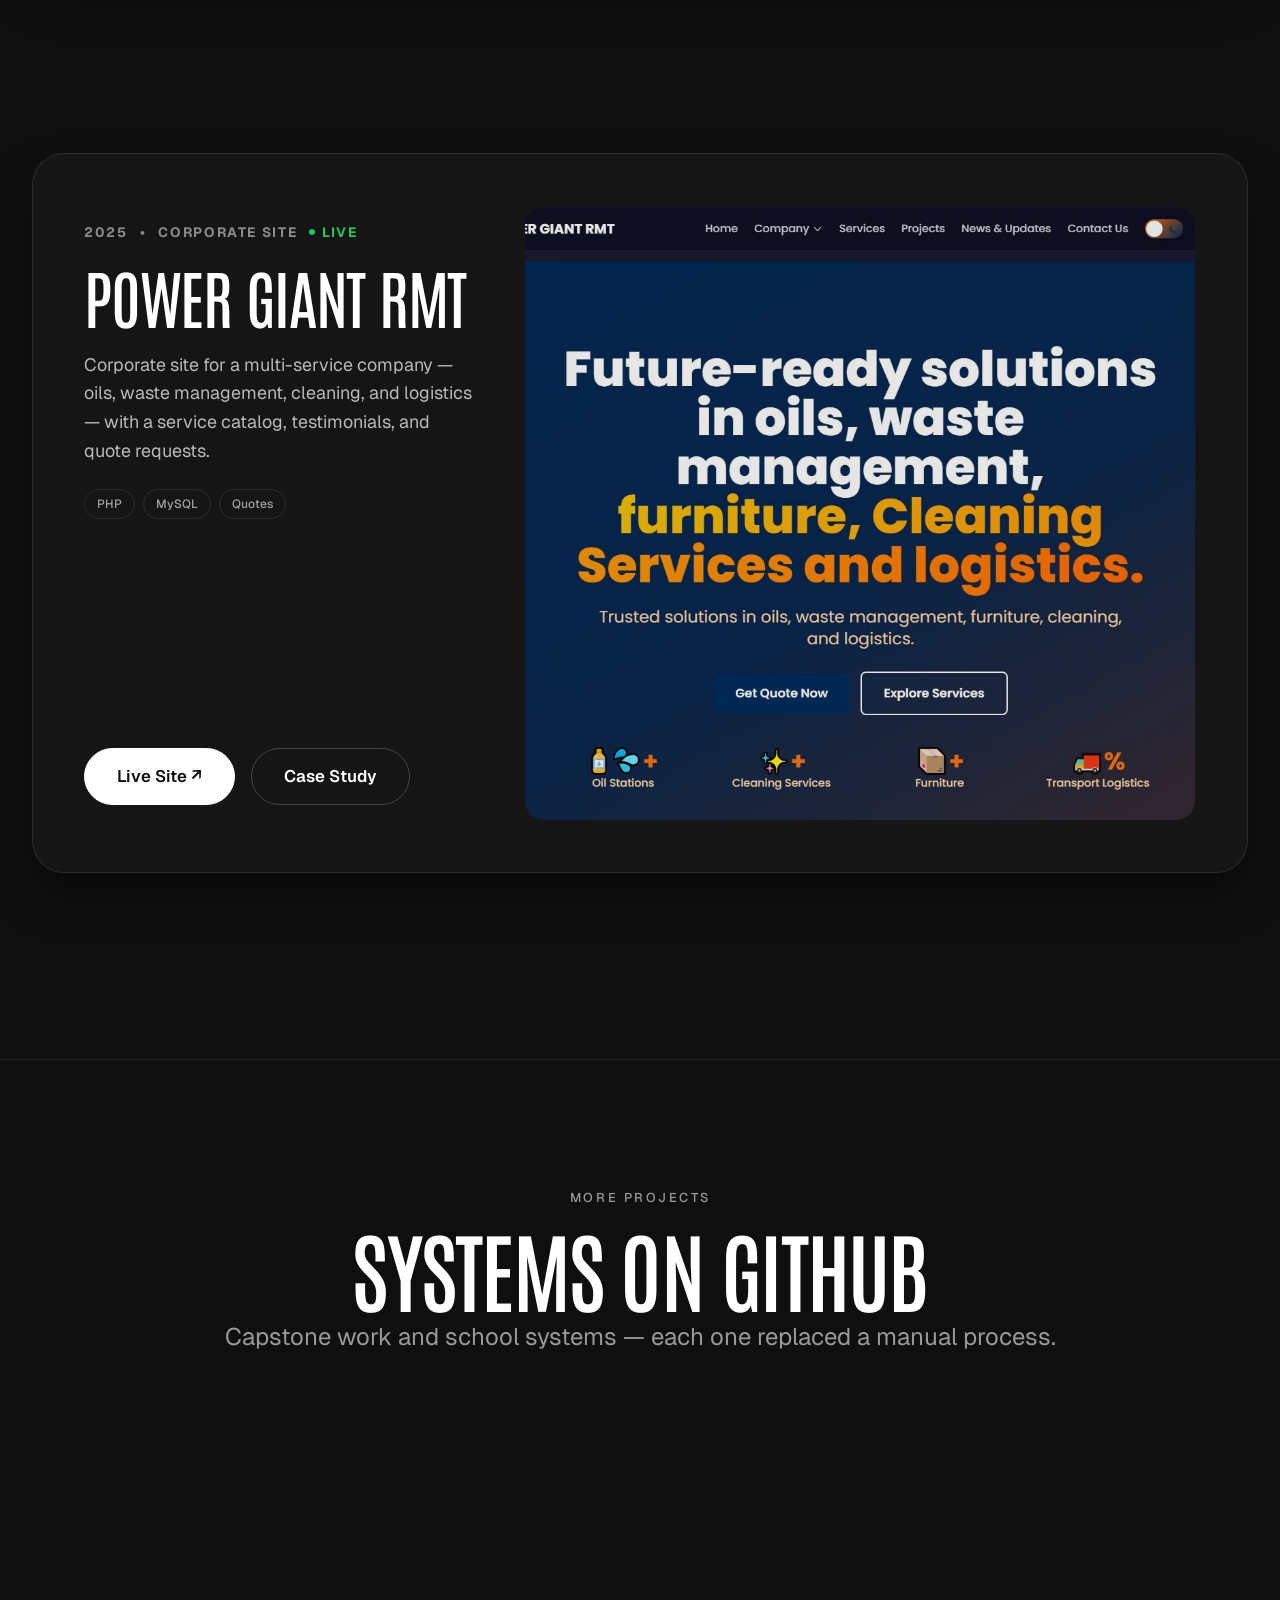
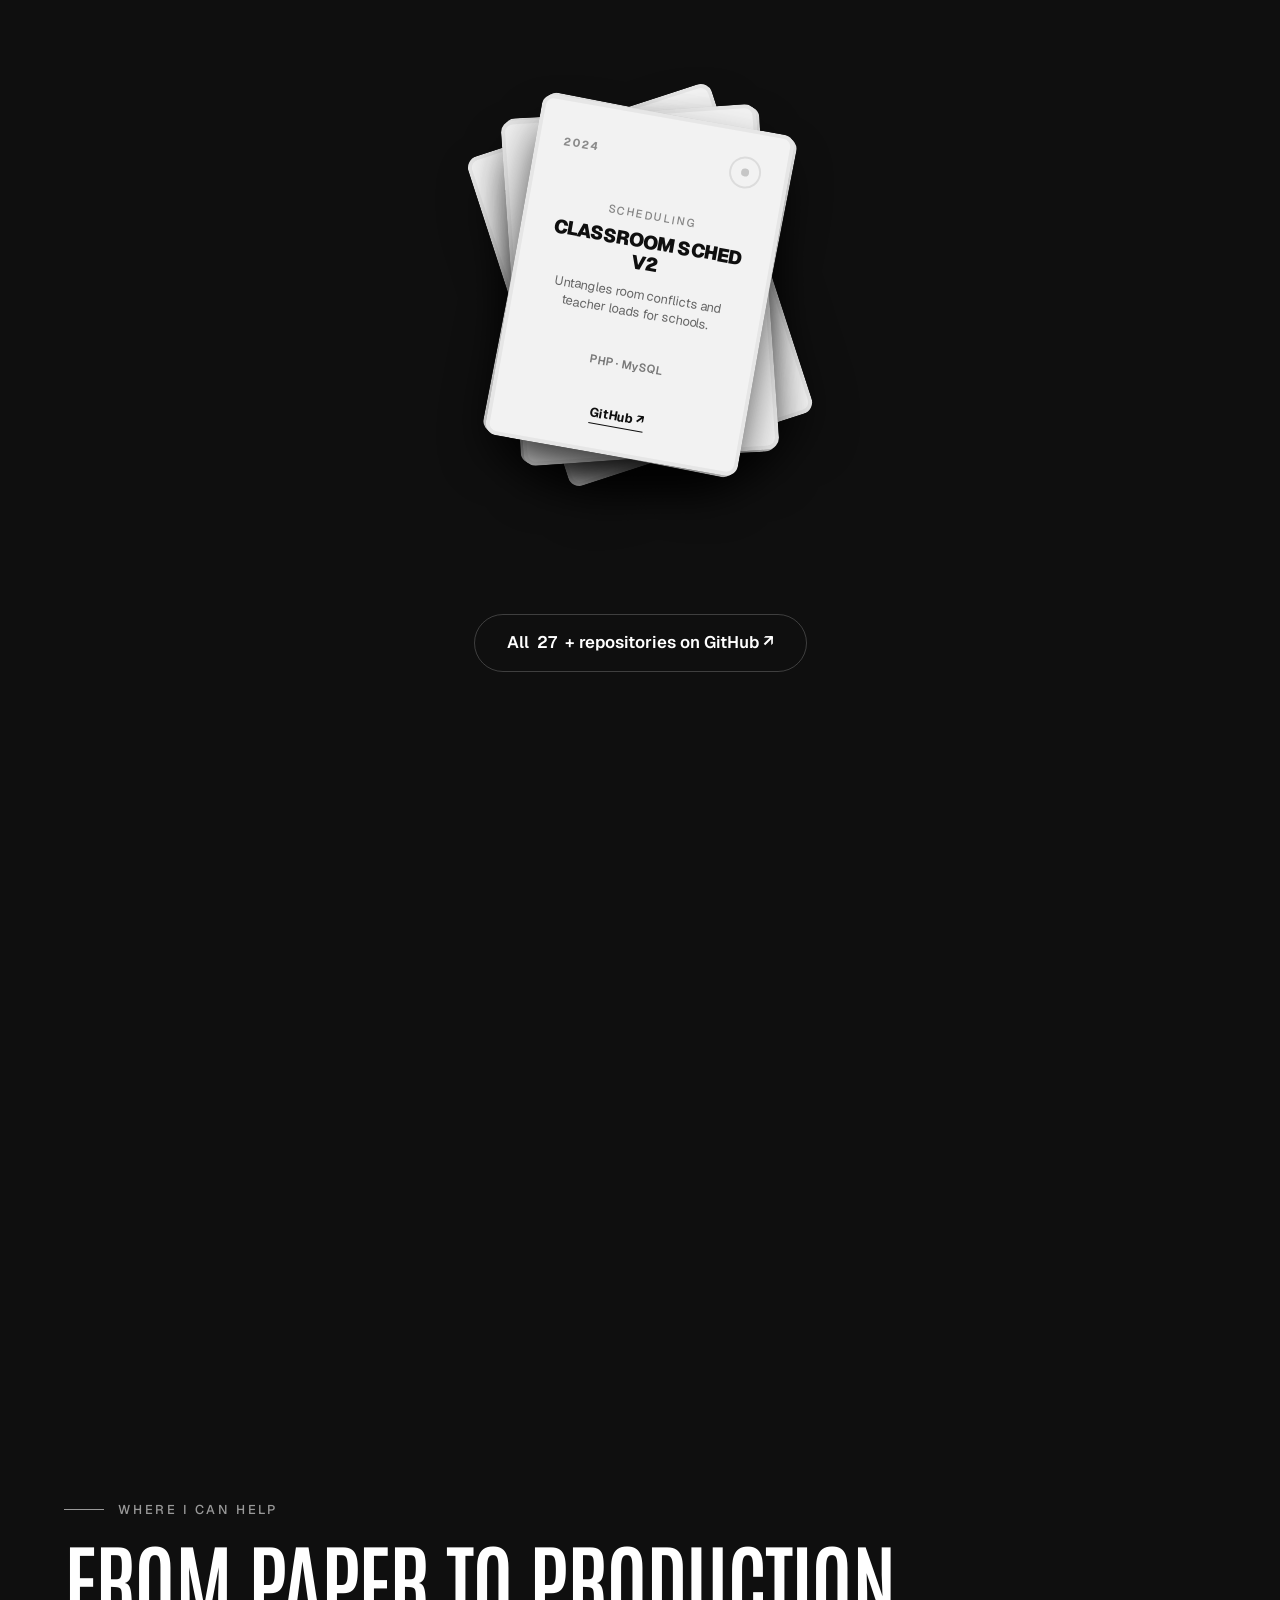
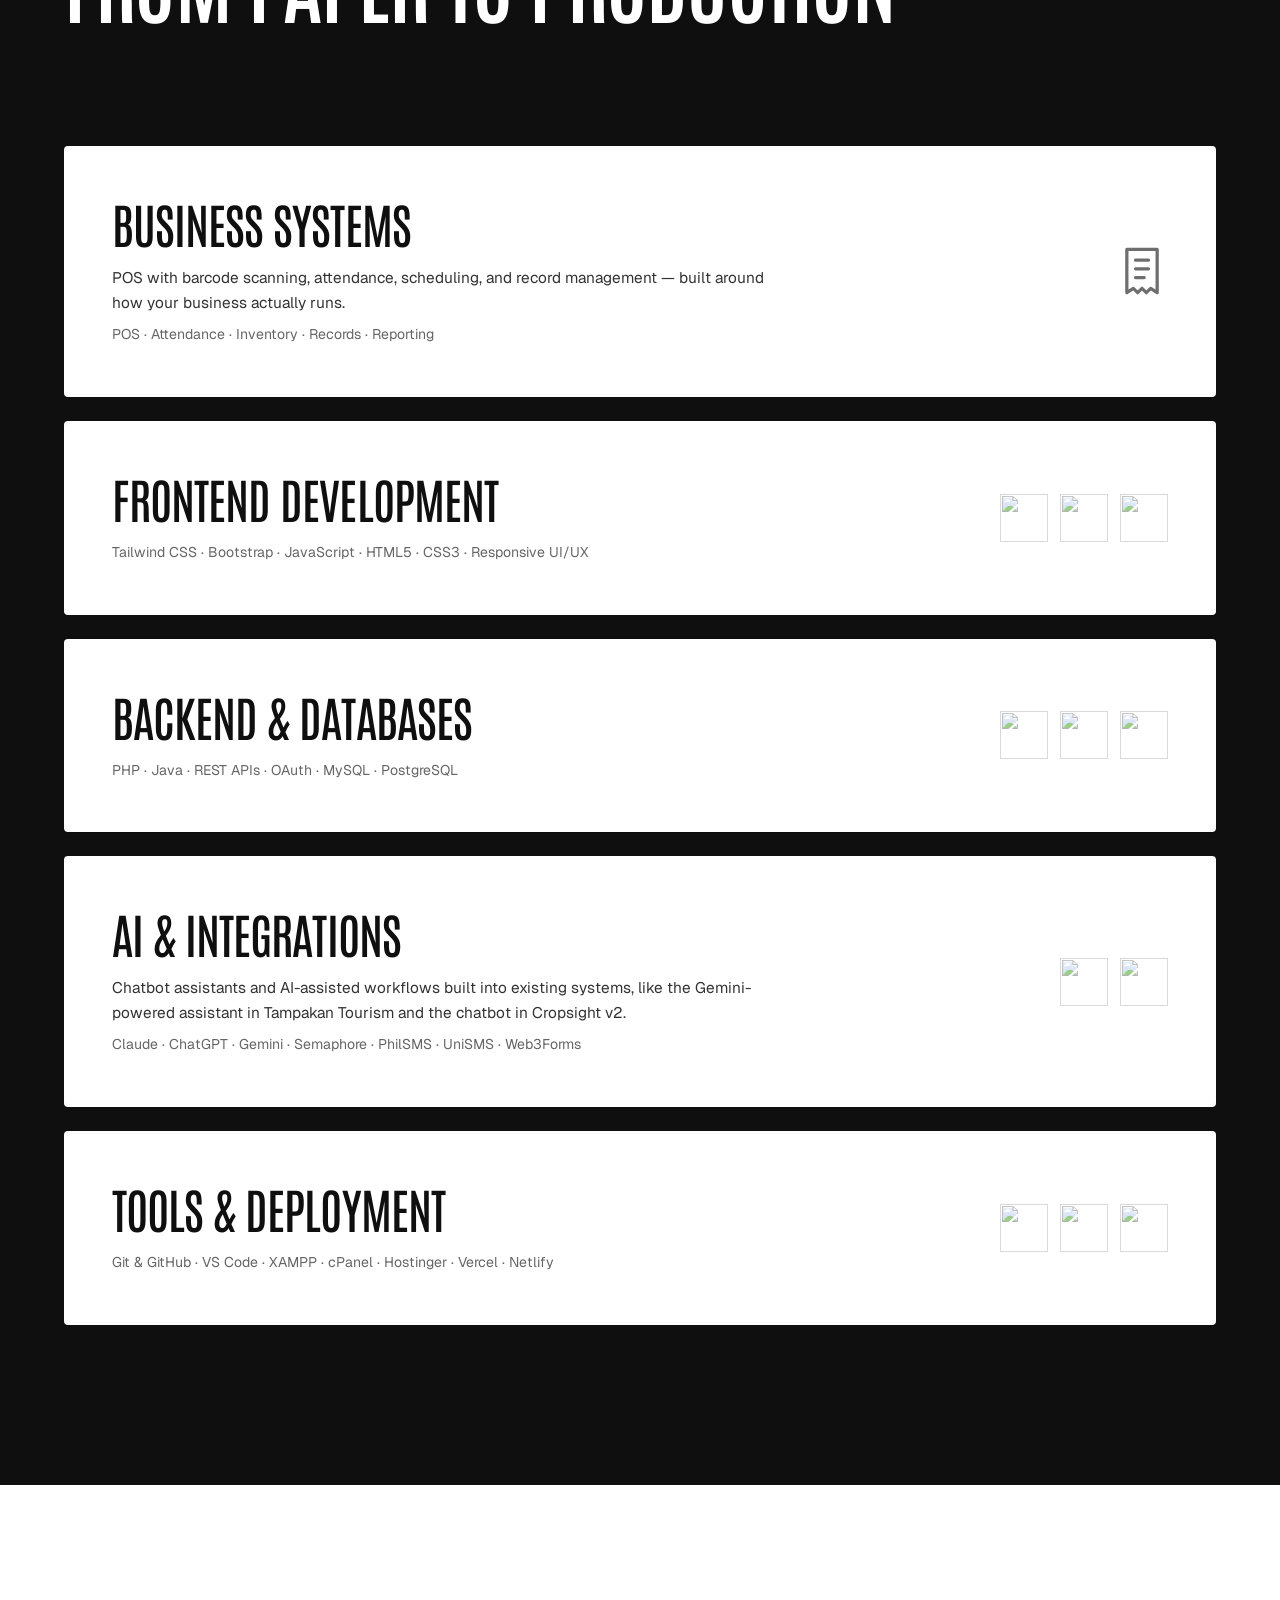
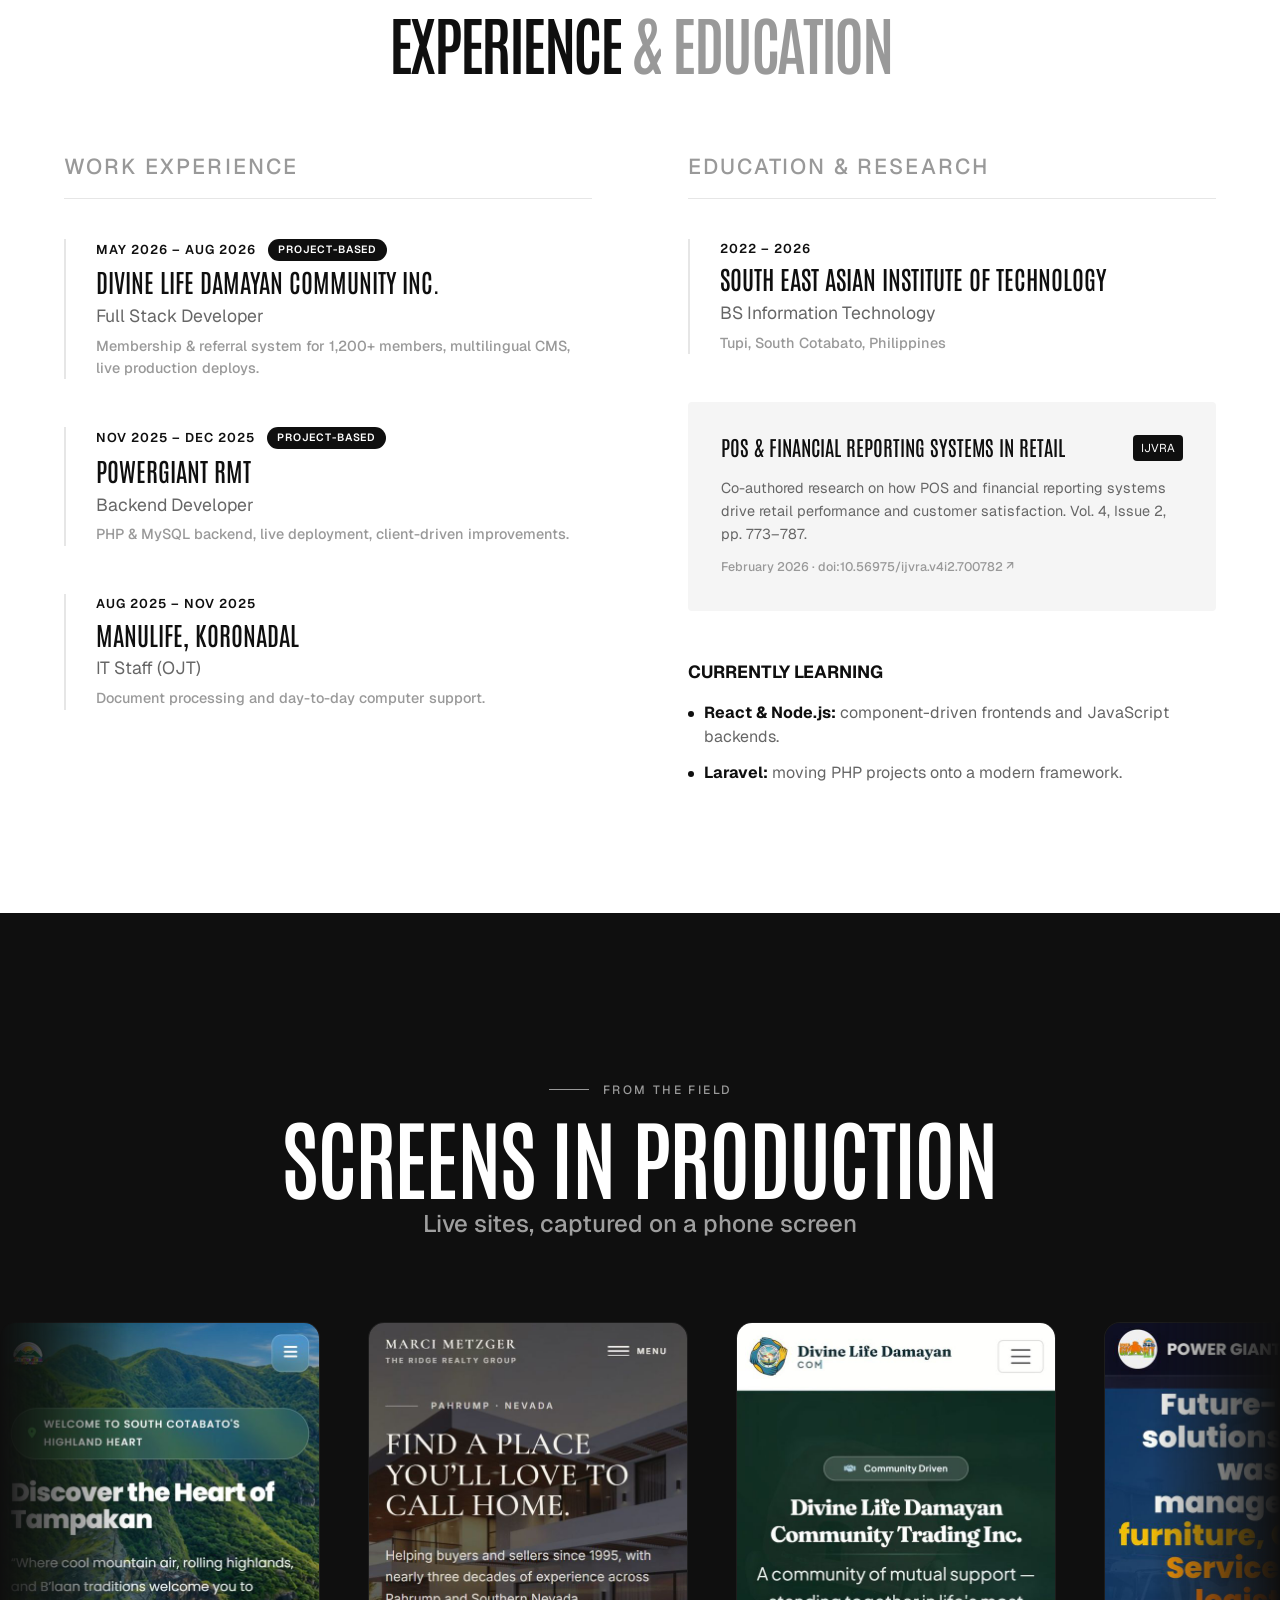
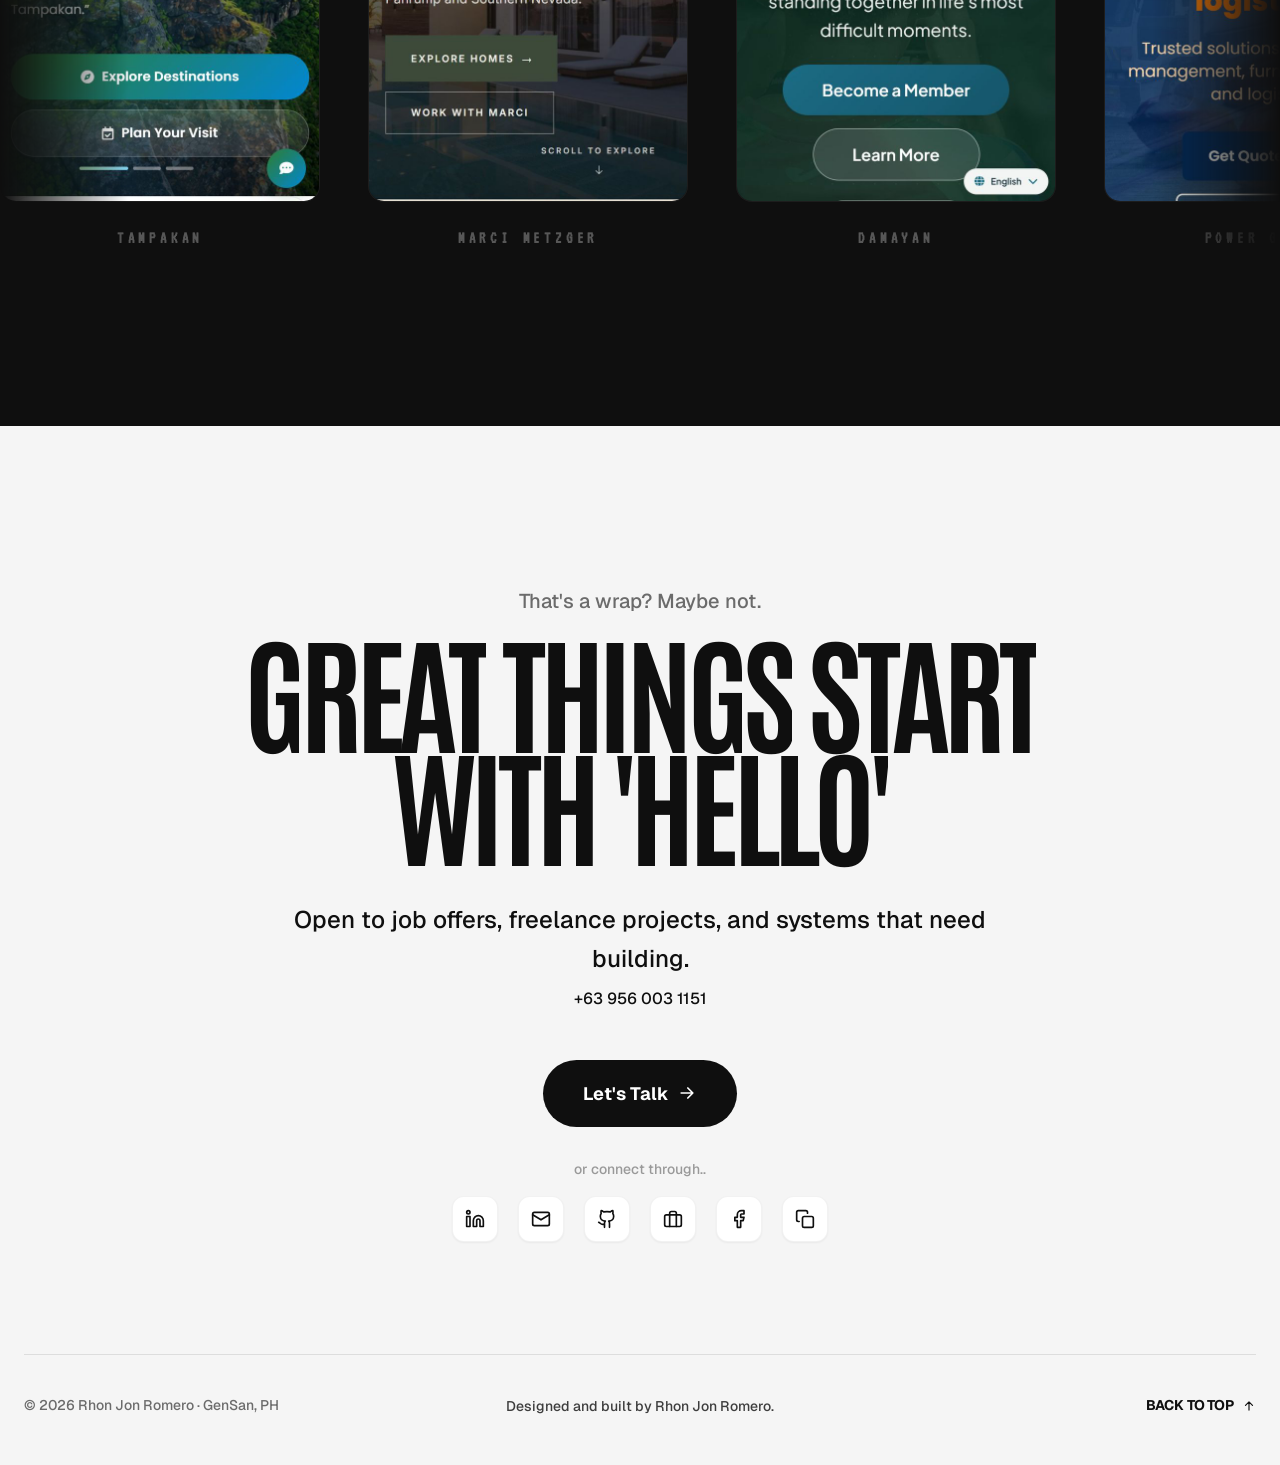
==== commit bbb93597: "Update CSS and version references for improved layout and caching" ====
--- a/index.html
+++ b/index.html
@@ -26,7 +26,7 @@
   <link rel="preconnect" href="https://fonts.gstatic.com" crossorigin />
   <link href="https://fonts.googleapis.com/css2?family=Antonio:wght@400;500;600;700&family=Geist:wght@400;500;600;700&family=VT323&display=swap" rel="stylesheet" />
 
-  <link rel="stylesheet" href="css/home.css?v=79" />
+  <link rel="stylesheet" href="css/home.css?v=80" />
   <link rel="icon" href="assets/icon-192.png" type="image/png" />
   <link rel="apple-touch-icon" href="assets/icon-192.png" />
   <link rel="manifest" href="manifest.webmanifest" />
@@ -580,8 +580,8 @@
   <div class="toast" id="toast" role="status" aria-live="polite"></div>
 
   <!-- ?v= matches the cache version in sw.js; bump both together -->
-  <script src="js/site.js?v=79"></script>
-  <script src="js/home.js?v=79"></script>
+  <script src="js/site.js?v=80"></script>
+  <script src="js/home.js?v=80"></script>
   <script src="js/palette.js"></script>
   <script defer src="/_vercel/insights/script.js"></script>
 </body>
--- a/css/home.css
+++ b/css/home.css
@@ -389,7 +389,10 @@
 .pcard {
   --scale: 1; --dim: 0;
   position: relative;
-  width: 95vw; max-width: 1400px; height: 100%; max-height: 80vh;
+  /* height is capped by the width as well as the viewport: on a very tall
+     viewport (browser zoomed out, portrait monitor) 80vh alone would turn the
+     card into a tall, narrow slab and crop the screenshot to a sliver */
+  width: 95vw; max-width: 1400px; height: 100%; max-height: min(80vh, 57vw, 820px);
   display: flex; gap: clamp(2rem, 4vw, 4rem);
   padding: clamp(1.5rem, 4vw, 3.5rem);
   border-radius: 32px;
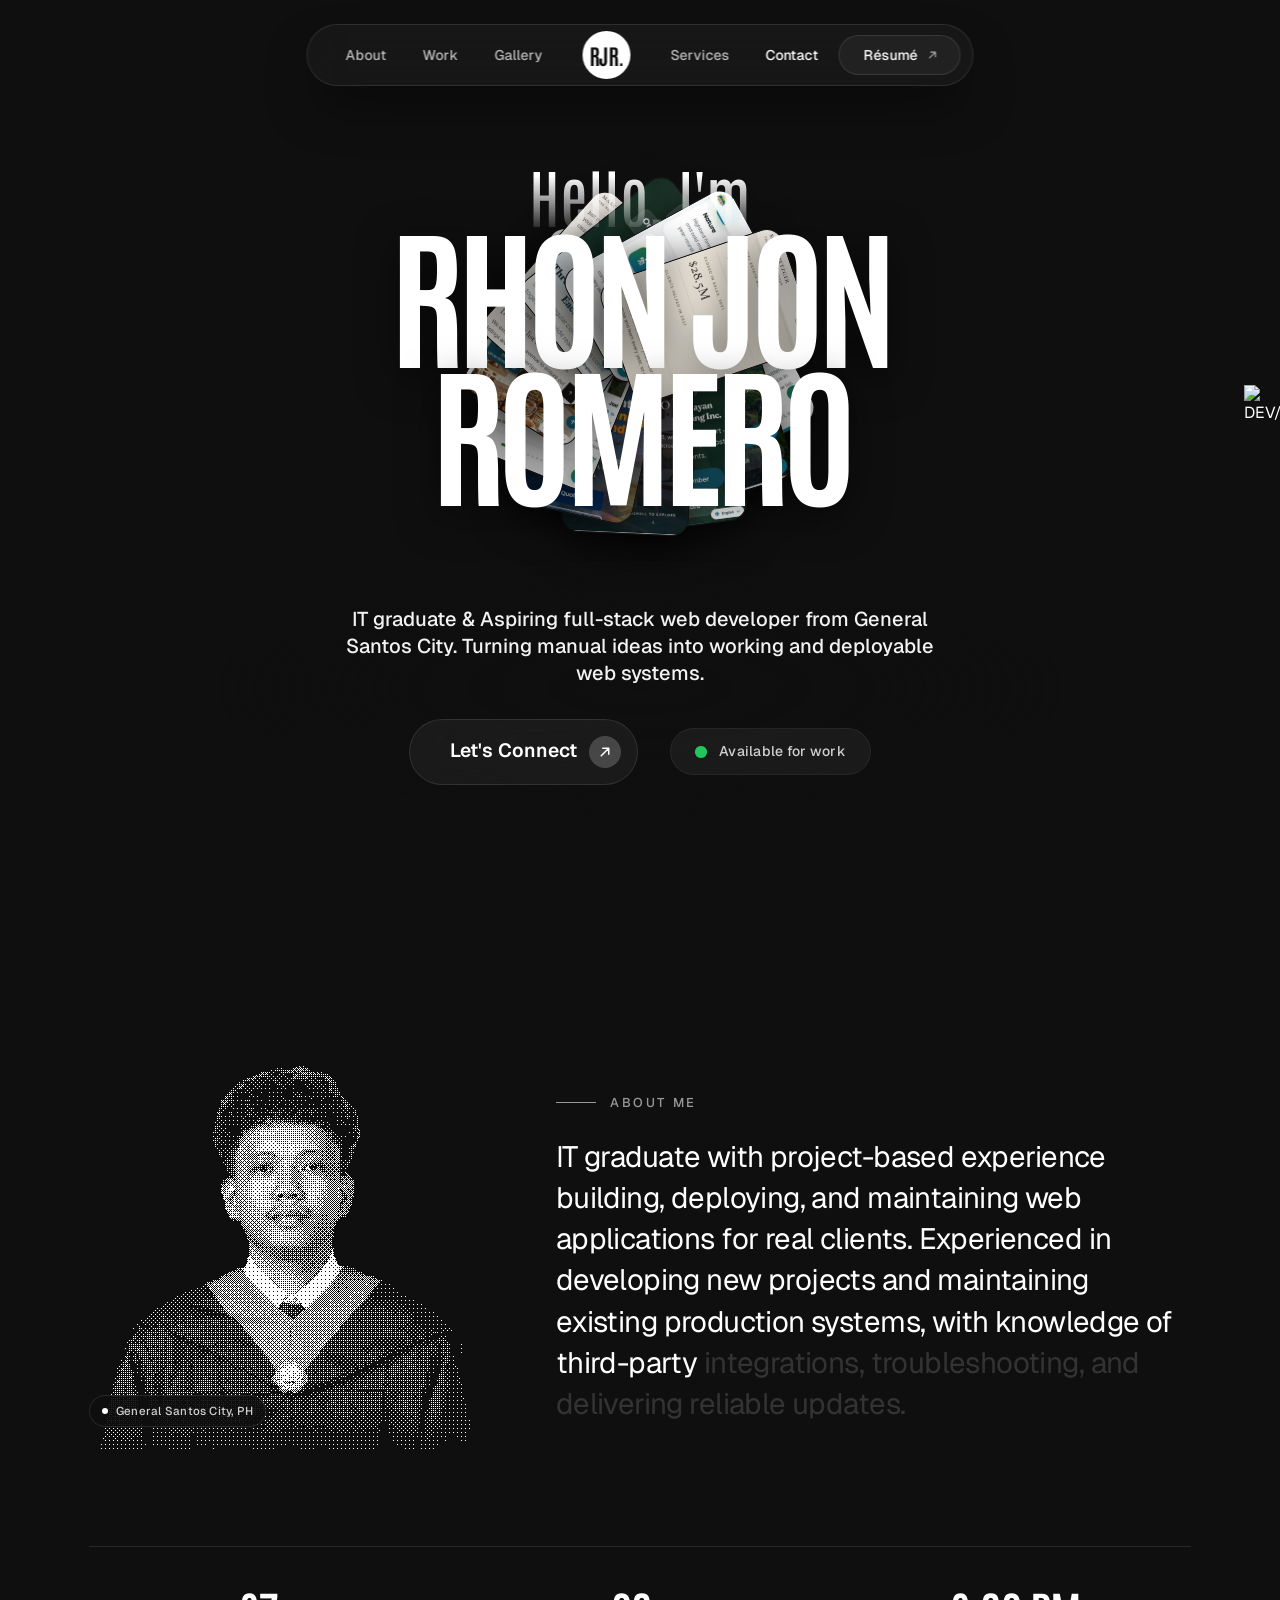
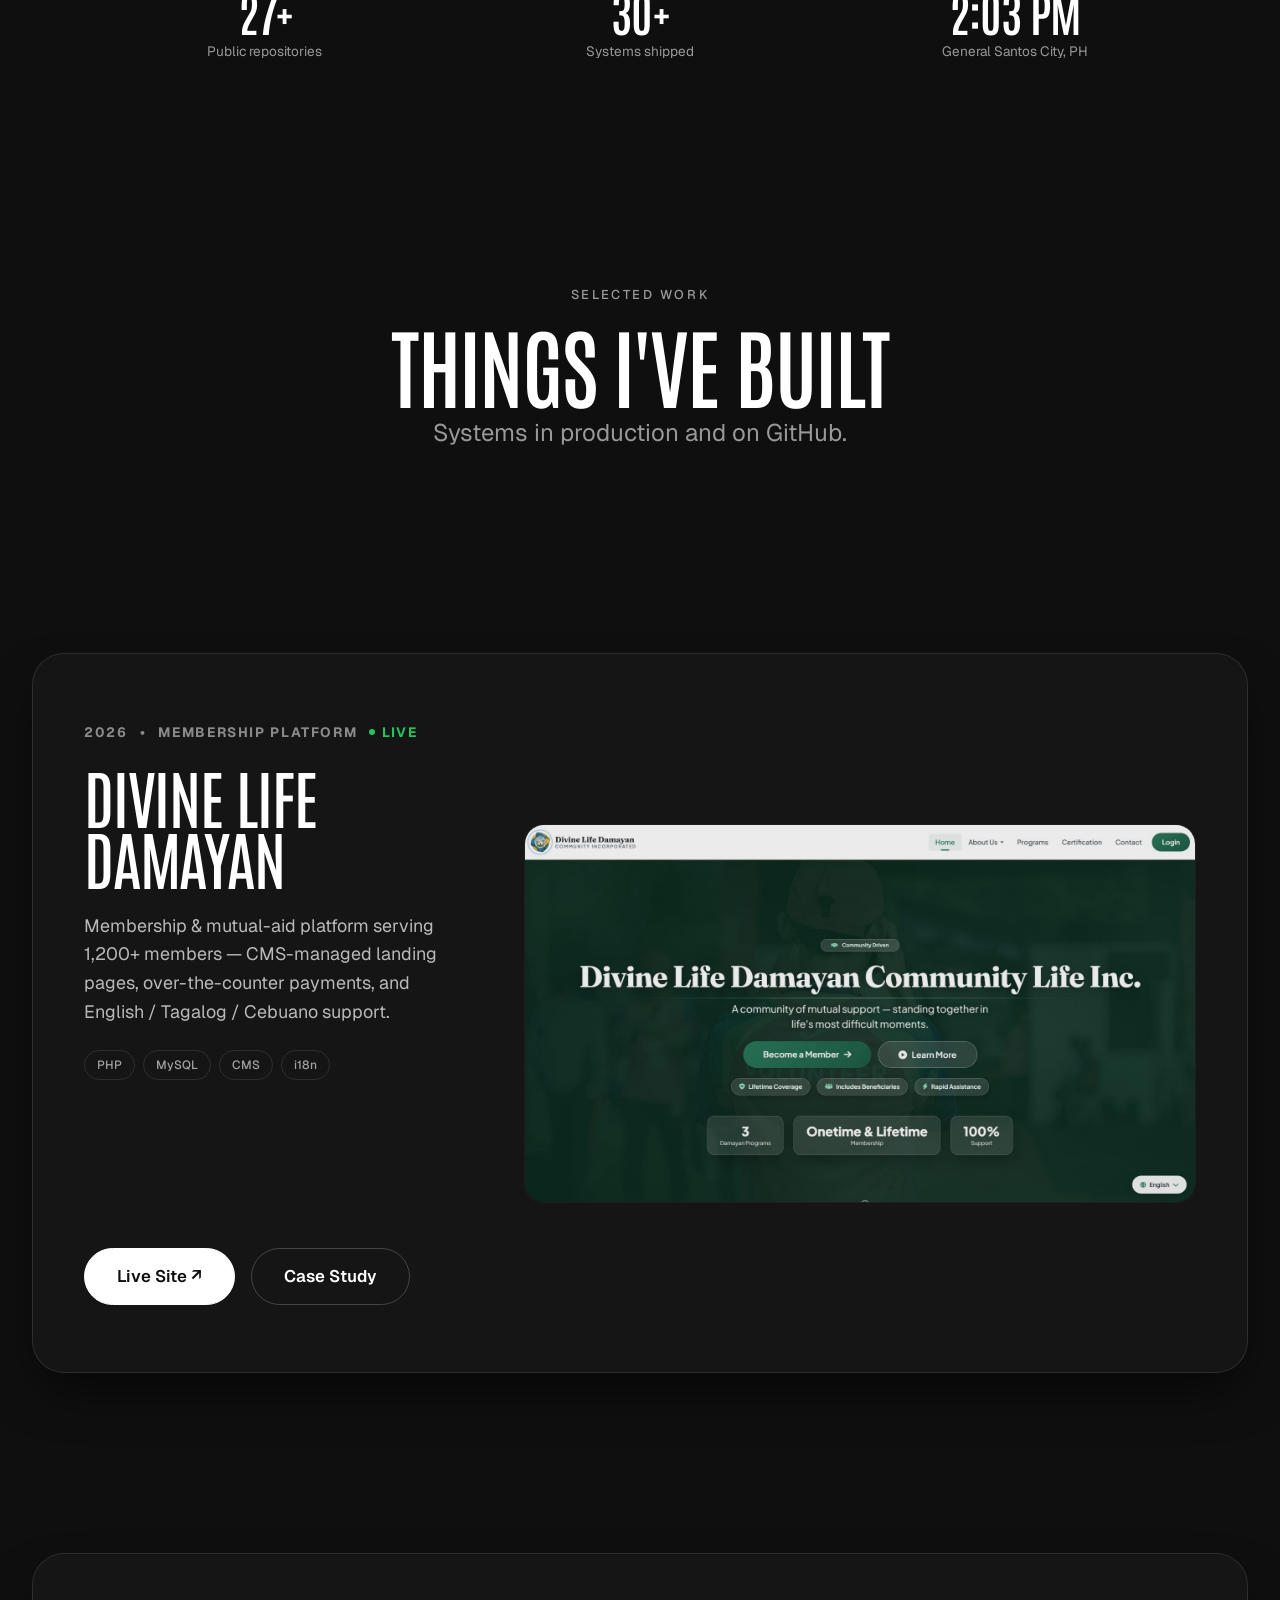
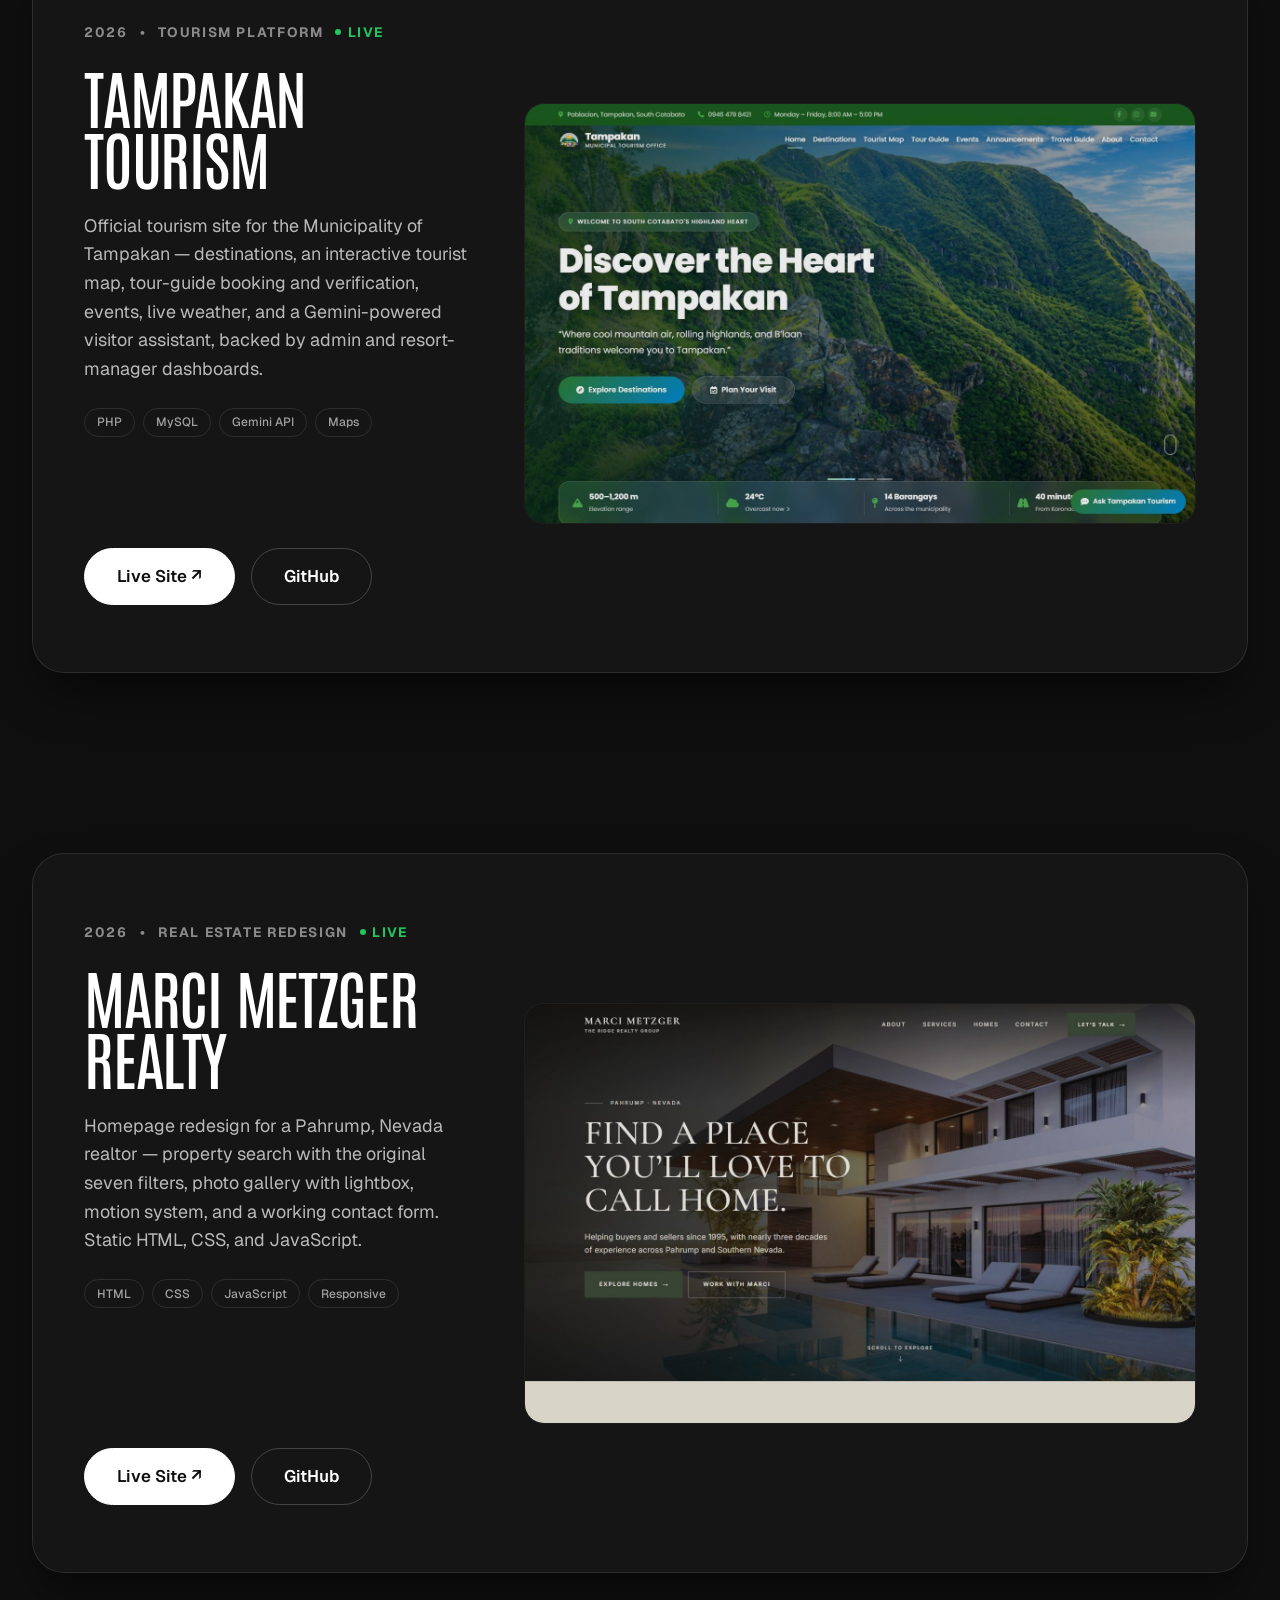
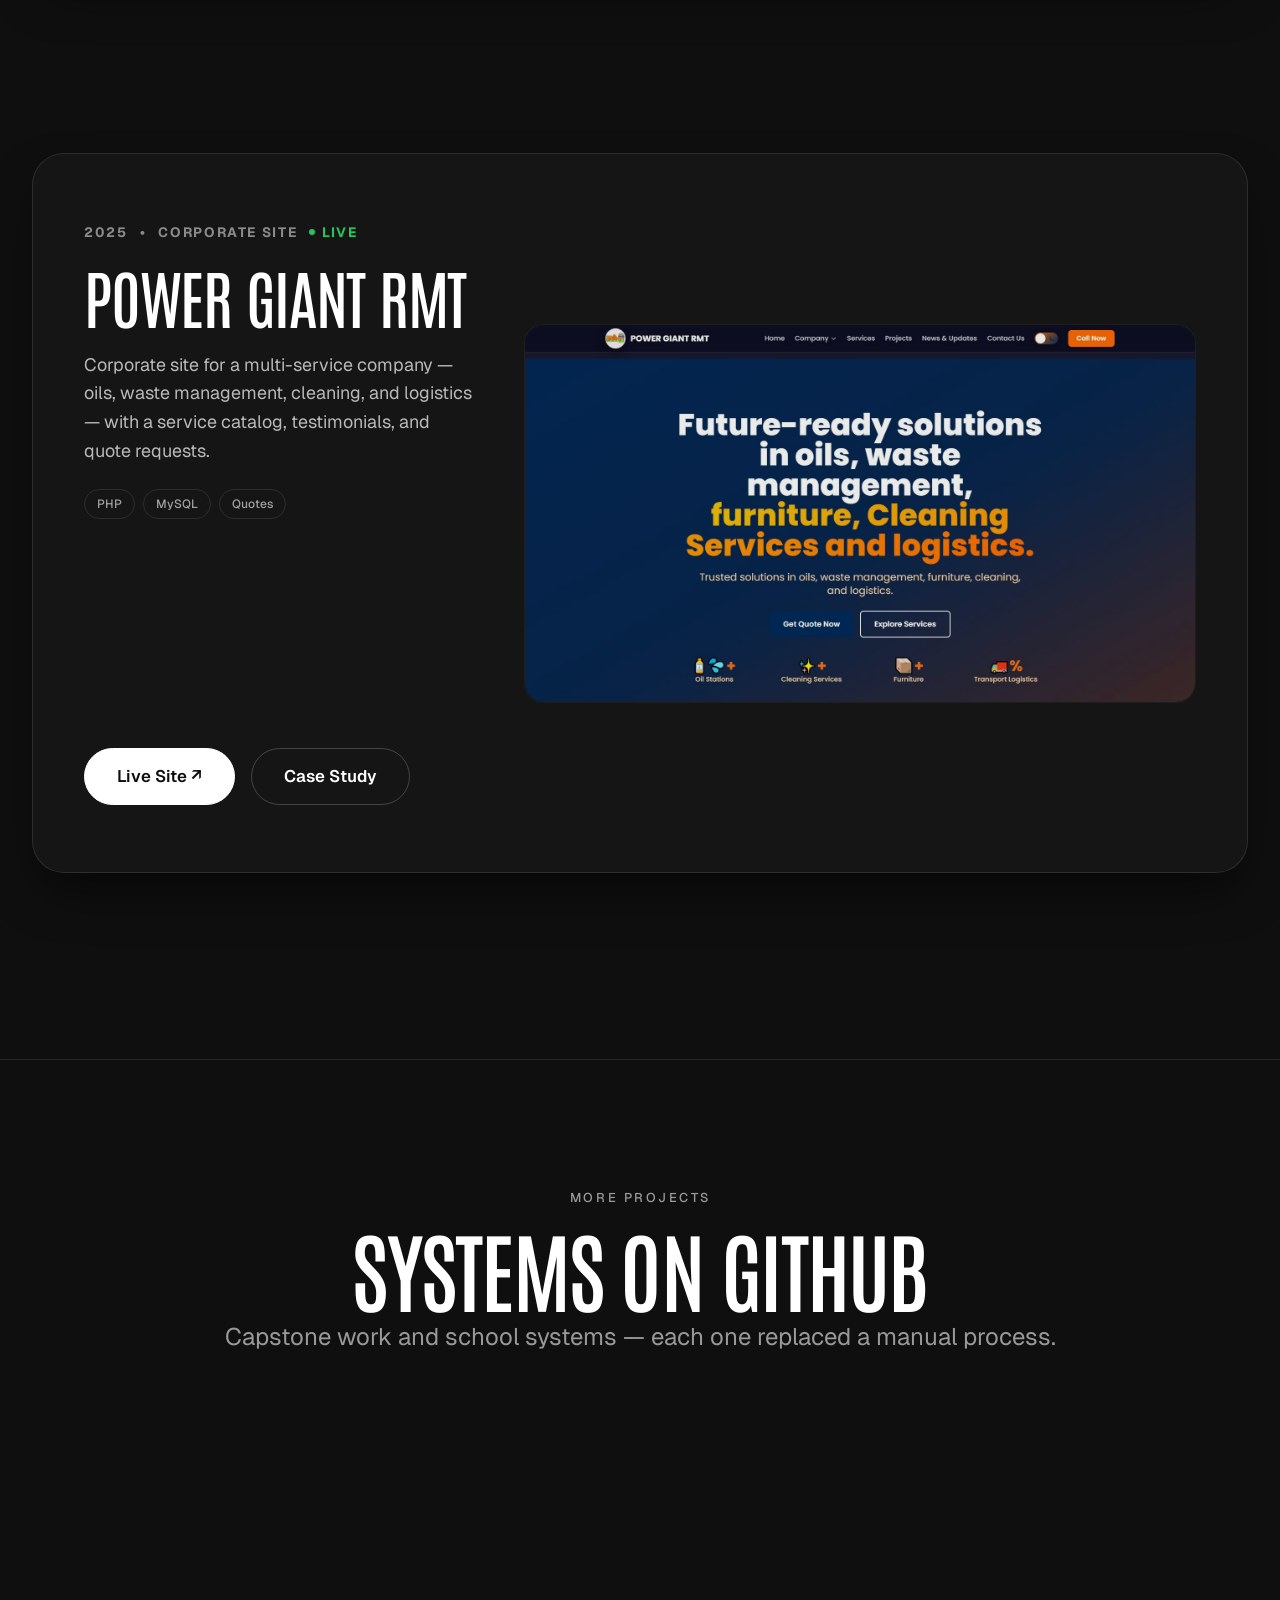
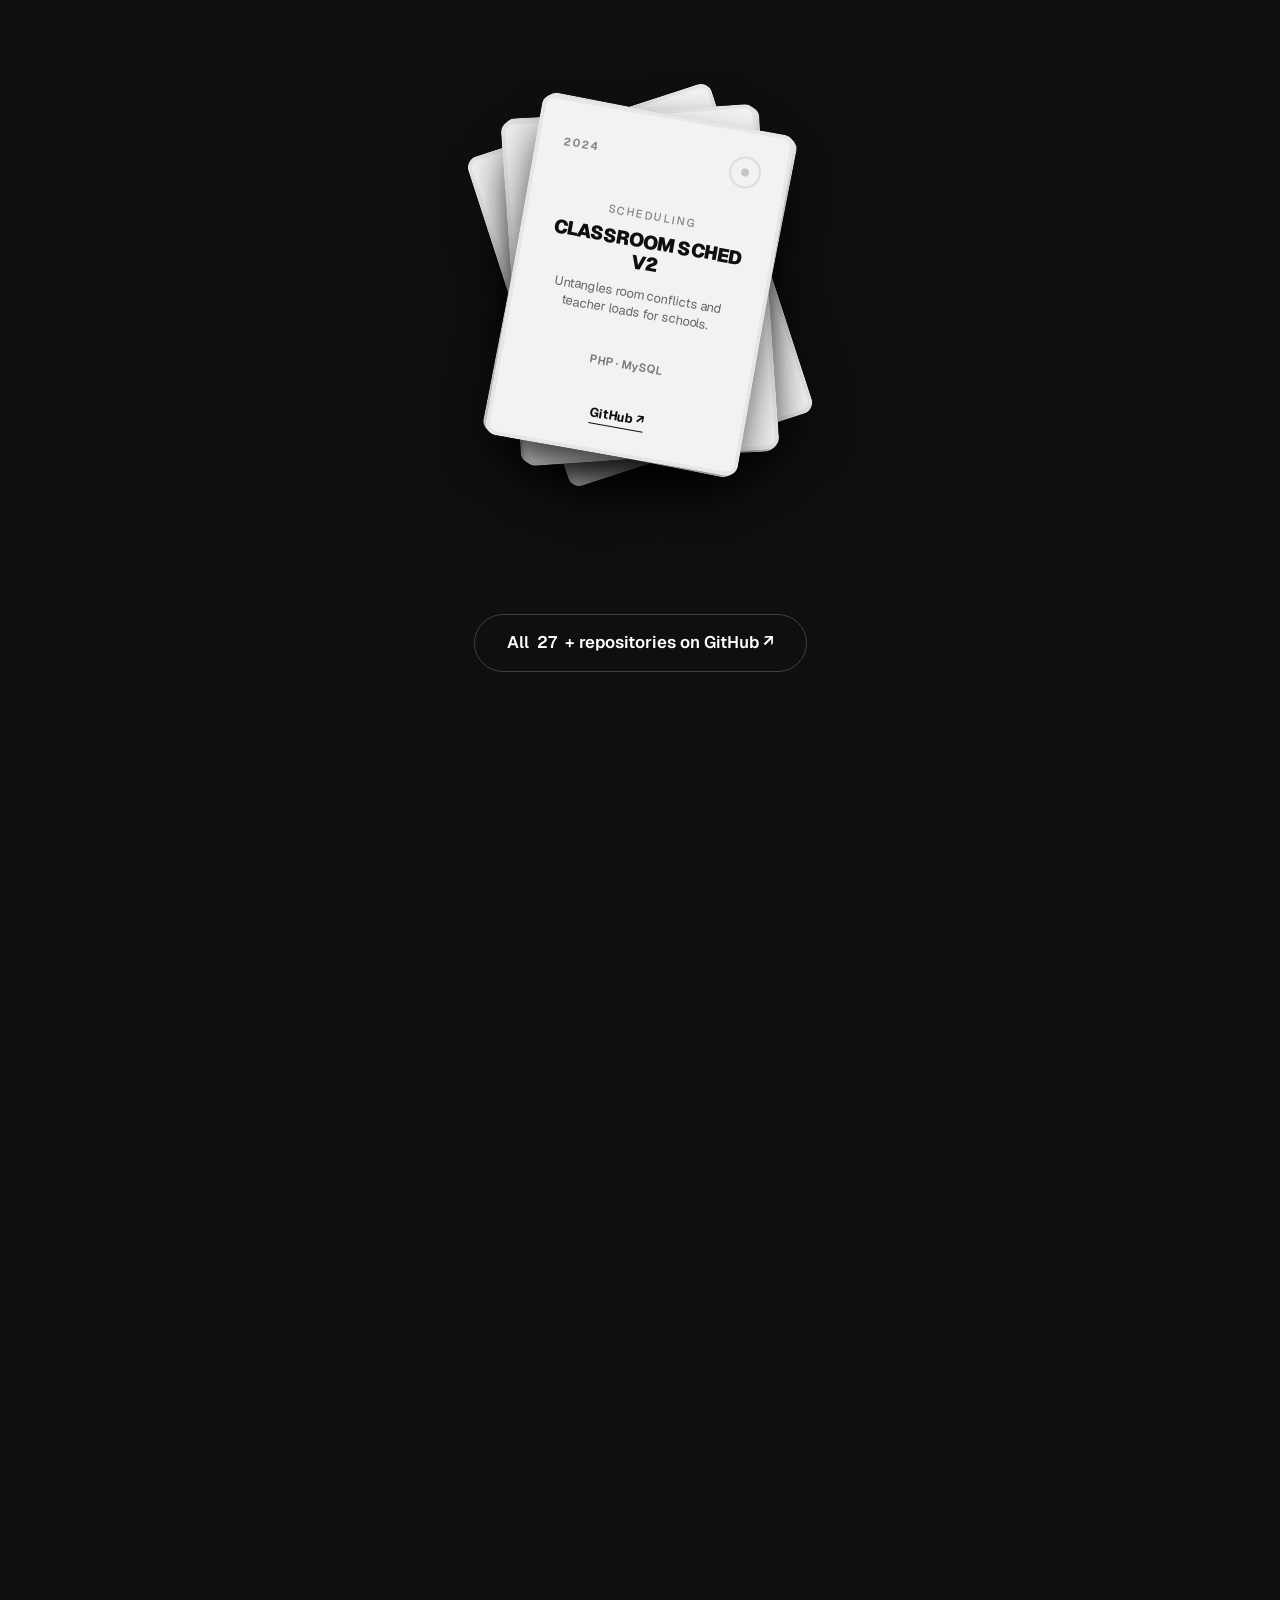
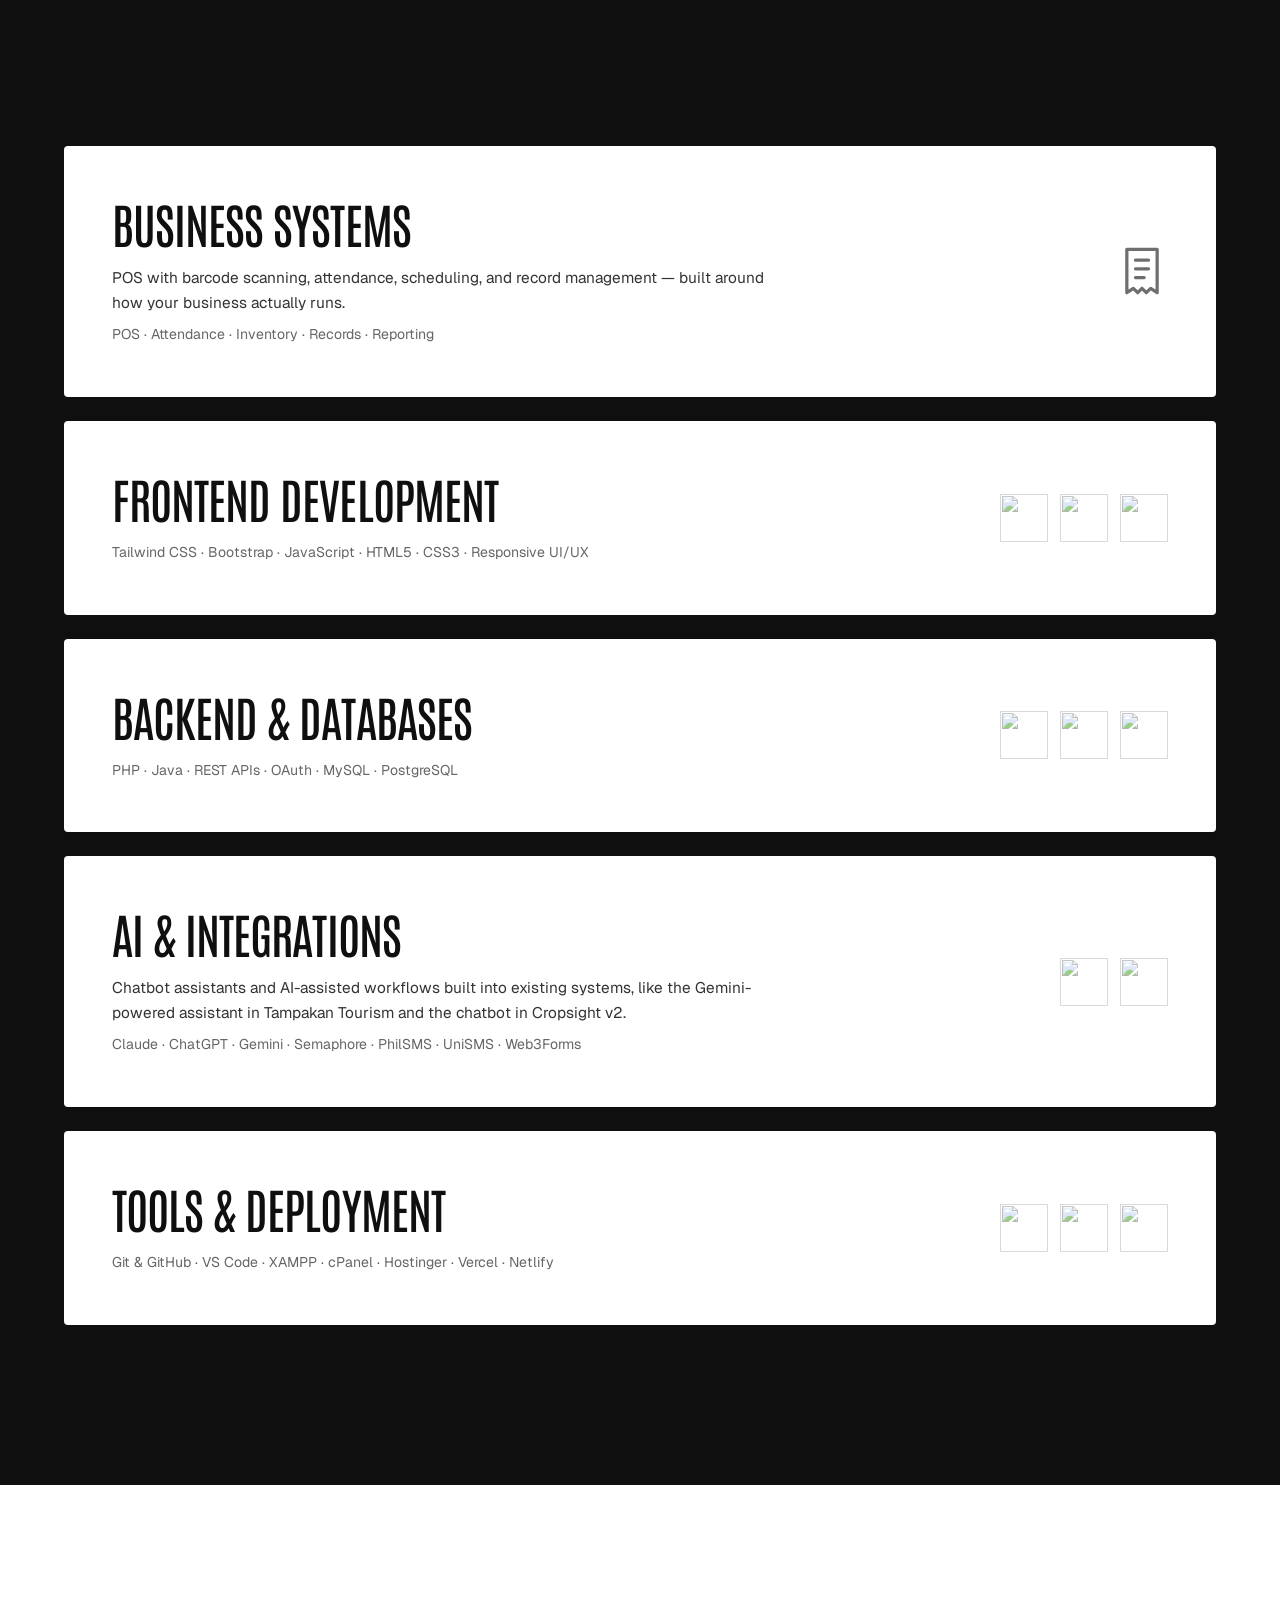
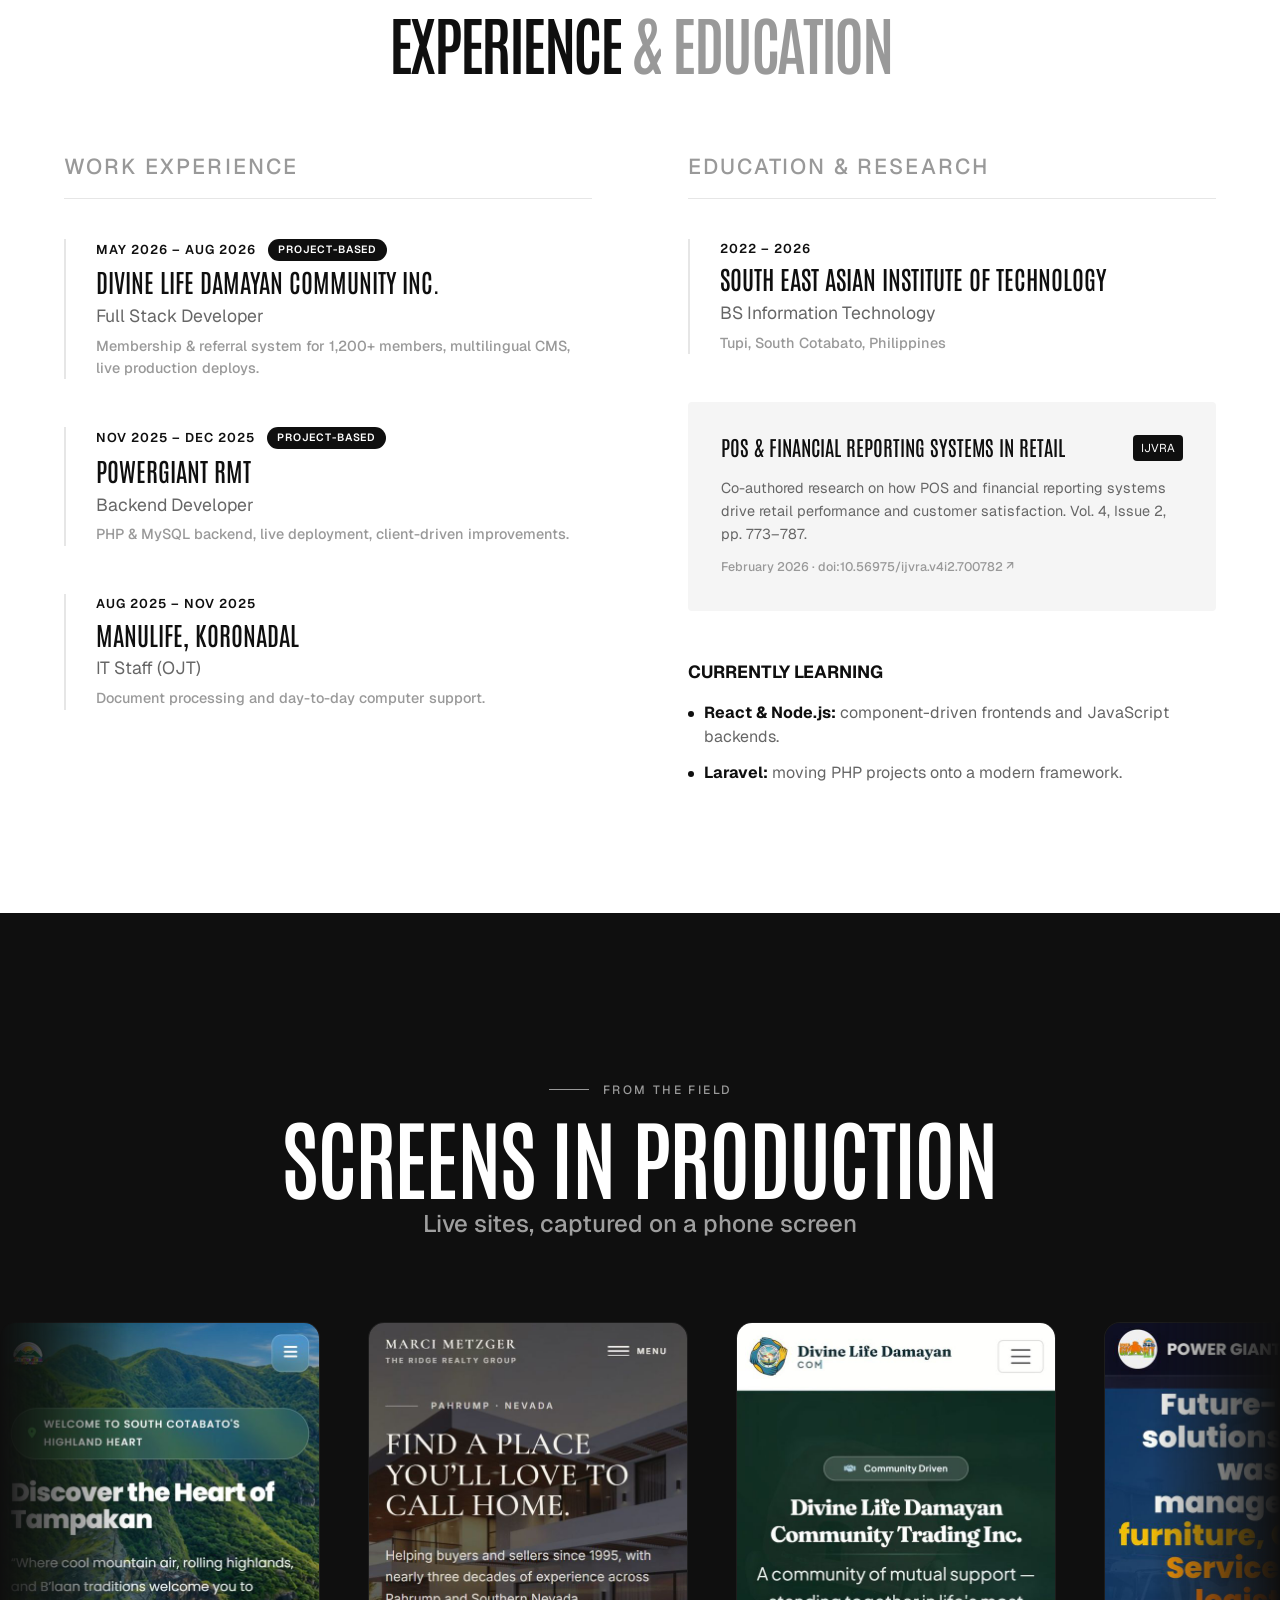
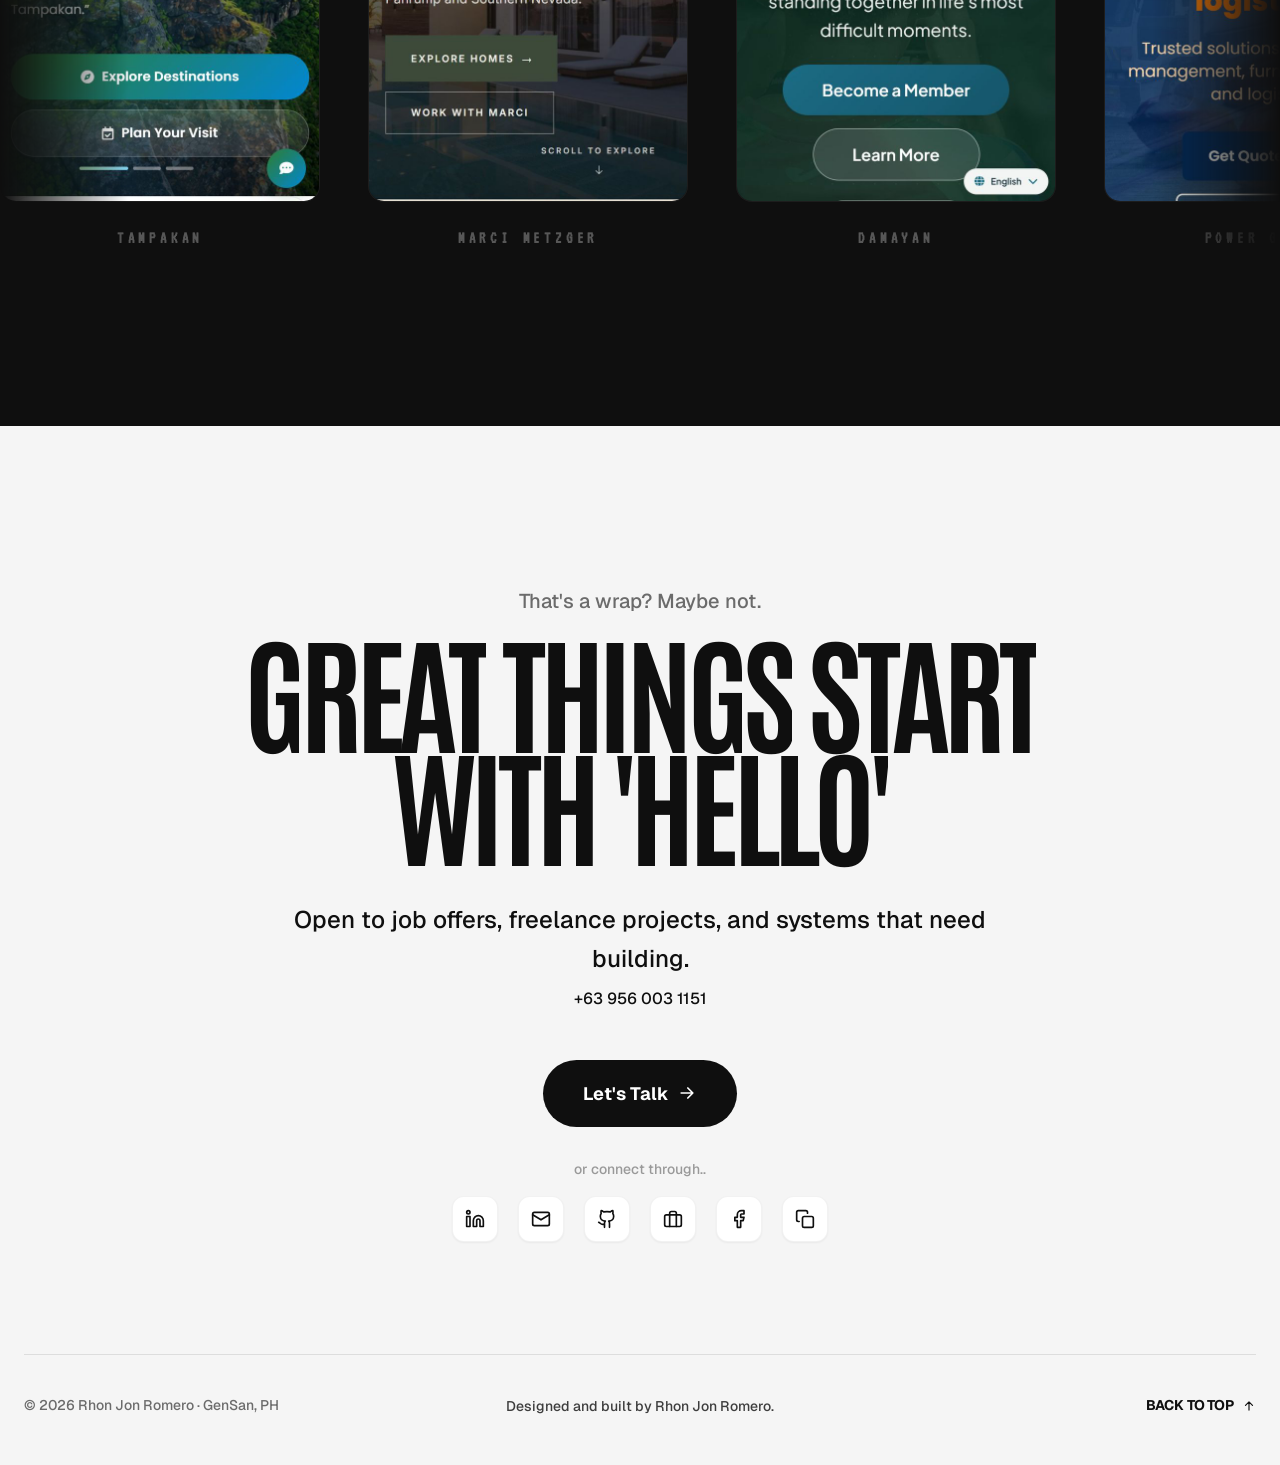
==== commit e91872f2: "Update styles and add DEV/STATION showcase badge; bump cache version" ====
--- a/index.html
+++ b/index.html
@@ -26,7 +26,7 @@
   <link rel="preconnect" href="https://fonts.gstatic.com" crossorigin />
   <link href="https://fonts.googleapis.com/css2?family=Antonio:wght@400;500;600;700&family=Geist:wght@400;500;600;700&family=VT323&display=swap" rel="stylesheet" />
 
-  <link rel="stylesheet" href="css/home.css?v=80" />
+  <link rel="stylesheet" href="css/home.css?v=83" />
   <link rel="icon" href="assets/icon-192.png" type="image/png" />
   <link rel="apple-touch-icon" href="assets/icon-192.png" />
   <link rel="manifest" href="manifest.webmanifest" />
@@ -218,7 +218,7 @@
                 <a class="pill" href="projects/divine-life-damayan">Case Study</a>
               </div>
             </div>
-            <div class="pcard__shot"><img src="assets/damayan-cover.jpg" alt="Divine Life Damayan homepage" loading="lazy" /></div>
+            <div class="pcard__shot"><img src="assets/damayan-cover.jpg" width="1600" height="900" alt="Divine Life Damayan homepage" loading="lazy" /></div>
           </article>
         </div>
         <div class="stack__slot">
@@ -235,7 +235,7 @@
                 <a class="pill" href="https://github.com/Git-branches/TampakanTourism" target="_blank" rel="noopener">GitHub</a>
               </div>
             </div>
-            <div class="pcard__shot"><img src="assets/tampakan-cover.jpg" alt="Tampakan Tourism homepage" loading="lazy" /></div>
+            <div class="pcard__shot"><img src="assets/tampakan-cover.jpg" width="1440" height="900" alt="Tampakan Tourism homepage" loading="lazy" /></div>
           </article>
         </div>
         <div class="stack__slot">
@@ -252,7 +252,7 @@
                 <a class="pill" href="https://github.com/Git-branches/Junior-Web-Builder-Assignment" target="_blank" rel="noopener">GitHub</a>
               </div>
             </div>
-            <div class="pcard__shot"><img src="assets/marci-cover.jpg" alt="Marci Metzger real estate homepage" loading="lazy" /></div>
+            <div class="pcard__shot"><img src="assets/marci-cover.jpg" width="1440" height="900" alt="Marci Metzger real estate homepage" loading="lazy" /></div>
           </article>
         </div>
         <div class="stack__slot">
@@ -269,7 +269,7 @@
                 <a class="pill" href="projects/power-giant-rmt">Case Study</a>
               </div>
             </div>
-            <div class="pcard__shot"><img src="assets/powergiant-cover.jpg" alt="Power Giant RMT homepage" loading="lazy" /></div>
+            <div class="pcard__shot"><img src="assets/powergiant-cover.jpg" width="1600" height="900" alt="Power Giant RMT homepage" loading="lazy" /></div>
           </article>
         </div>
       </div>
@@ -577,11 +577,17 @@
     </form>
   </dialog>
 
+  <!-- DEV/STATION showcase badge (floating, right edge). Styles: css/home.css -->
+  <a class="devstation-floating-badge" href="https://www.dev-station.dev/portfolio/57a6d463-f8b6-471f-b65a-24434e465cb9"
+     target="_blank" rel="noopener noreferrer" aria-label="View my portfolio on DEV/STATION">
+    <img src="https://www.dev-station.dev/badge-vertical.svg" alt="DEV/STATION" width="36" height="130" loading="lazy" />
+  </a>
+
   <div class="toast" id="toast" role="status" aria-live="polite"></div>
 
   <!-- ?v= matches the cache version in sw.js; bump both together -->
-  <script src="js/site.js?v=80"></script>
-  <script src="js/home.js?v=80"></script>
+  <script src="js/site.js?v=83"></script>
+  <script src="js/home.js?v=83"></script>
   <script src="js/palette.js"></script>
   <script defer src="/_vercel/insights/script.js"></script>
 </body>
--- a/css/home.css
+++ b/css/home.css
@@ -435,16 +435,18 @@
   padding: 0.3rem 0.75rem; border-radius: 999px; border: 1px solid var(--glass-line);
 }
 .pcard__actions { display: flex; flex-wrap: wrap; gap: 1rem; }
+/* The screenshot is shown whole, at its own aspect ratio (no cover-crop): the
+   frame takes the image's height and sits centred beside the text, so every
+   capture reads exactly as it was taken, on any screen size. */
 .pcard__shot {
-  position: relative; flex: 1; min-width: 0;
+  position: relative; flex: 1; min-width: 0; align-self: center;
   border-radius: 20px; overflow: hidden;
-  border: 1px solid rgba(255, 255, 255, 0.05);
+  border: 1px solid rgba(255, 255, 255, 0.08);
   background: #0b0b0b;
-  display: flex; align-items: center; justify-content: center;
 }
 .pcard__shot img {
-  width: 100%; height: 100%; object-fit: cover; object-position: top center;
-  opacity: 0.9; transition: opacity 0.3s ease, transform 0.8s var(--ease);
+  display: block; width: 100%; height: auto;
+  opacity: 0.92; transition: opacity 0.3s ease, transform 0.8s var(--ease);
 }
 .pcard:hover .pcard__shot img { opacity: 1; transform: scale(1.03); }
 
@@ -463,12 +465,13 @@
 .work__more { text-align: center; margin-top: 4rem; }
 
 @media (max-width: 860px) {
-  .pcard { flex-direction: column; max-height: 84vh; gap: 1.5rem; border-radius: 24px; }
+  /* stacked layout: the card hugs its content (no empty band under the screenshot) */
+  .pcard { flex-direction: column; height: auto; max-height: 84vh; gap: 1.5rem; border-radius: 24px; }
   .pcard__info { flex: none; padding: 0; gap: 1.25rem; }
   .pcard__title { margin: 0.75rem 0; }
   .pcard__desc { font-size: 0.95rem; display: -webkit-box; -webkit-line-clamp: 3; -webkit-box-orient: vertical; overflow: hidden; }
   .pcard__tags { display: none; }
-  .pcard__shot { flex: 1 1 auto; min-height: 140px; }
+  .pcard__shot { flex: none; align-self: stretch; border-radius: 14px; }
   .pill { padding: 0.75rem 1.4rem; font-size: 0.95rem; }
 }
 
@@ -665,7 +668,7 @@
 .poster:hover figcaption { opacity: 1; }
 @media (max-width: 640px) {
   .lab { padding: 6rem 0; }
-  .poster__img { width: 16rem; height: 25rem; }
+  .poster__img { width: 16rem; height: 24rem; } /* 2:3, same as the captures */
   .poster { margin-right: 1.75rem; }
   .marquee { -webkit-mask-image: none; mask-image: none; }
 }
@@ -1037,6 +1040,23 @@
   .rs .cs-sec:first-of-type { margin-top: 3.5rem; }
   .rs-item__head { flex-direction: column; gap: 0.4rem; }
 }
+
+/* ============================================================
+   DEV/STATION showcase badge — the snippet DEV/STATION provides,
+   moved here from its inline <style>. Only change: the focus outline is
+   white, because their #000 is invisible on this dark site.
+   ============================================================ */
+.devstation-floating-badge {
+  position: fixed; right: 0; top: 50%; transform: translateY(-50%);
+  z-index: 50; display: flex; align-items: center; justify-content: flex-end;
+  min-width: 44px; min-height: 44px; text-decoration: none;
+}
+.devstation-floating-badge img { display: block; width: 36px; height: 130px; }
+.devstation-floating-badge:focus-visible { outline: 2px solid var(--white); outline-offset: 3px; }
+@media (max-width: 600px) {
+  .devstation-floating-badge img { width: 30px; height: auto; }
+}
+@media print { .devstation-floating-badge { display: none; } }
 
 /* ============================================================
    Scroll-entrance system
